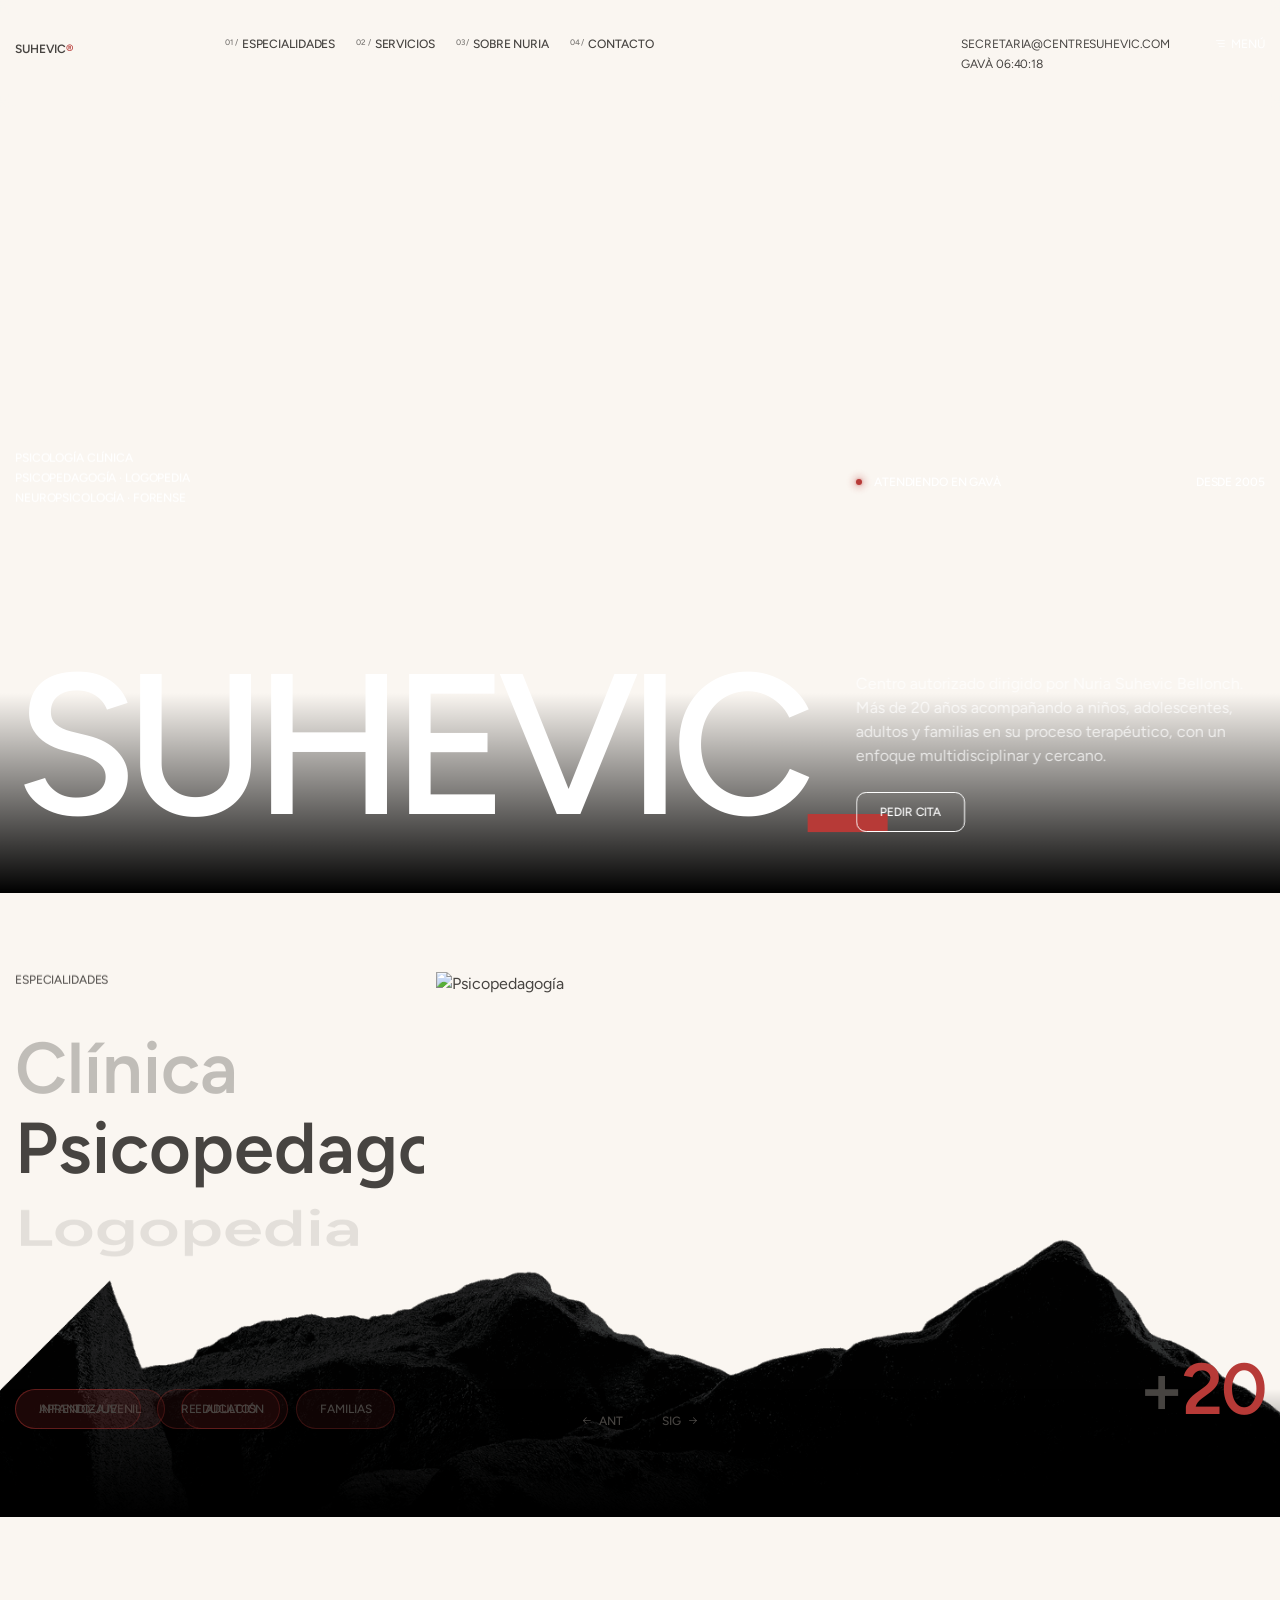
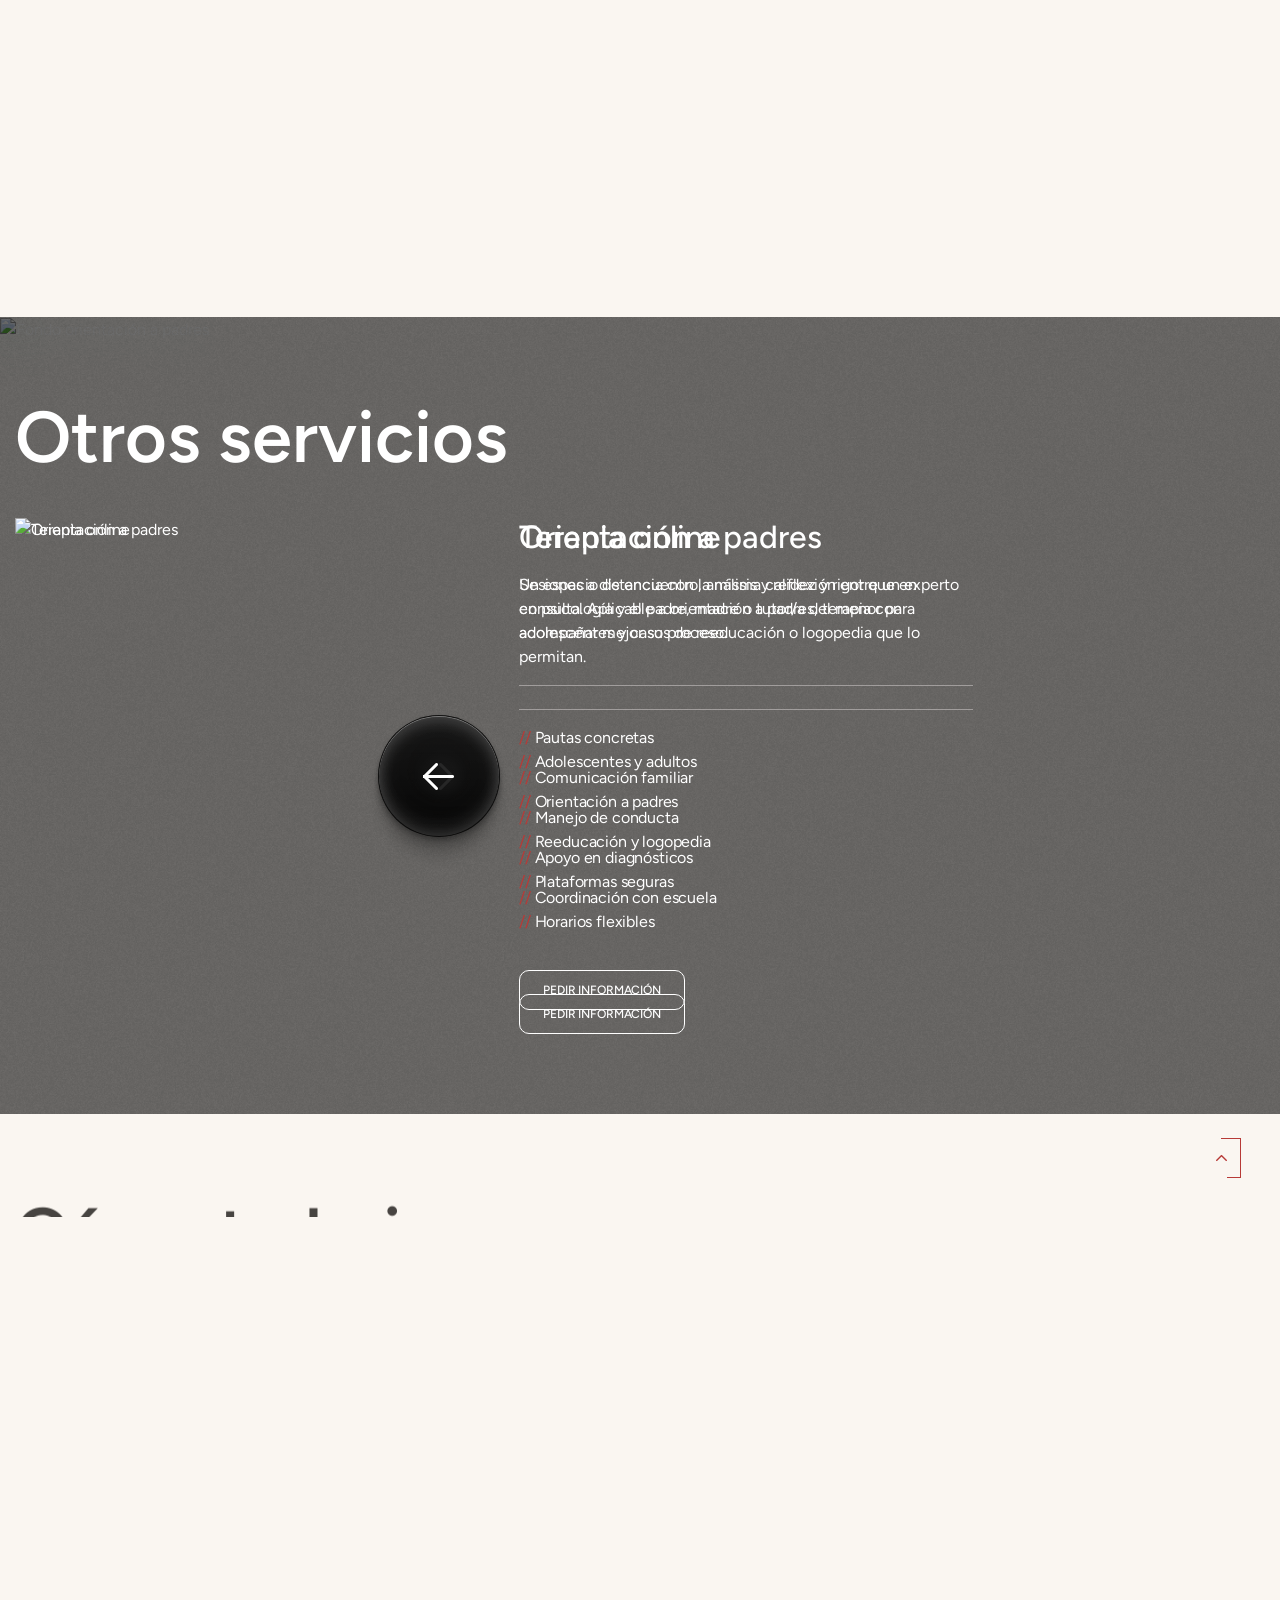
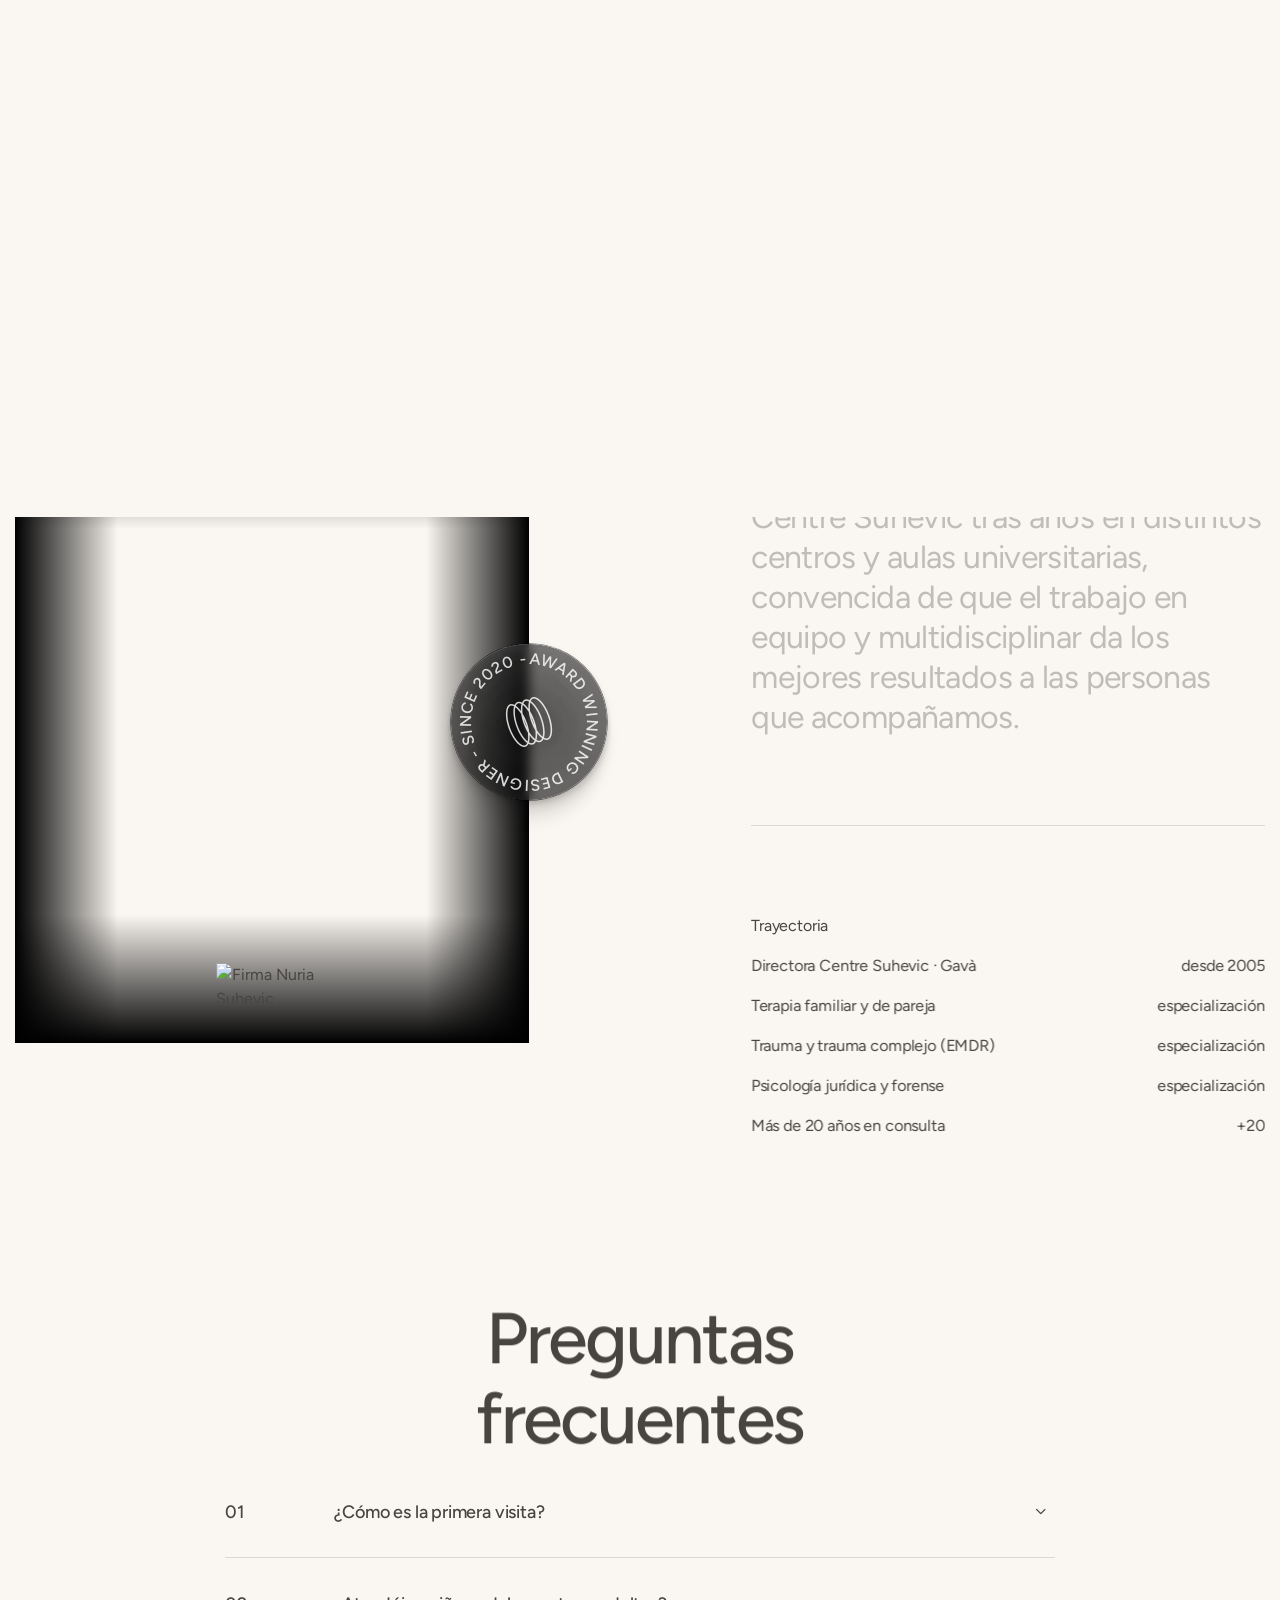
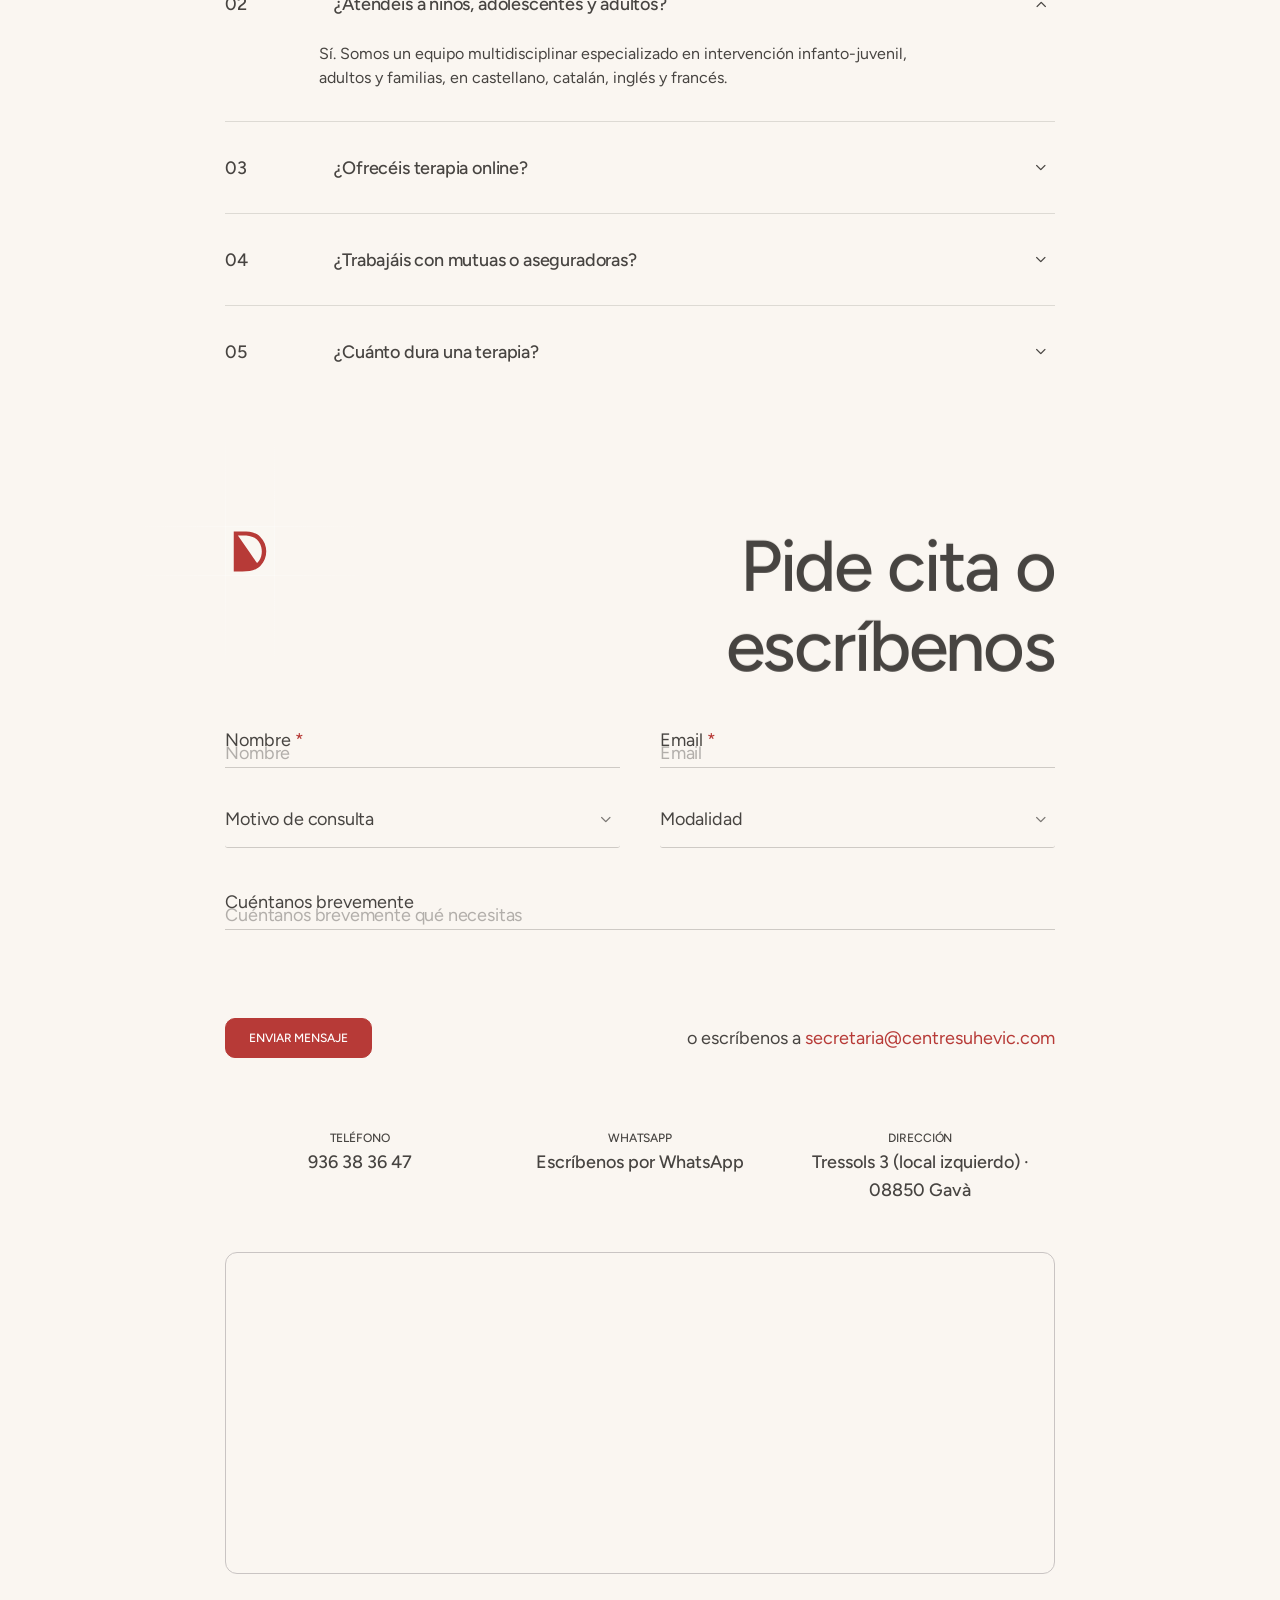
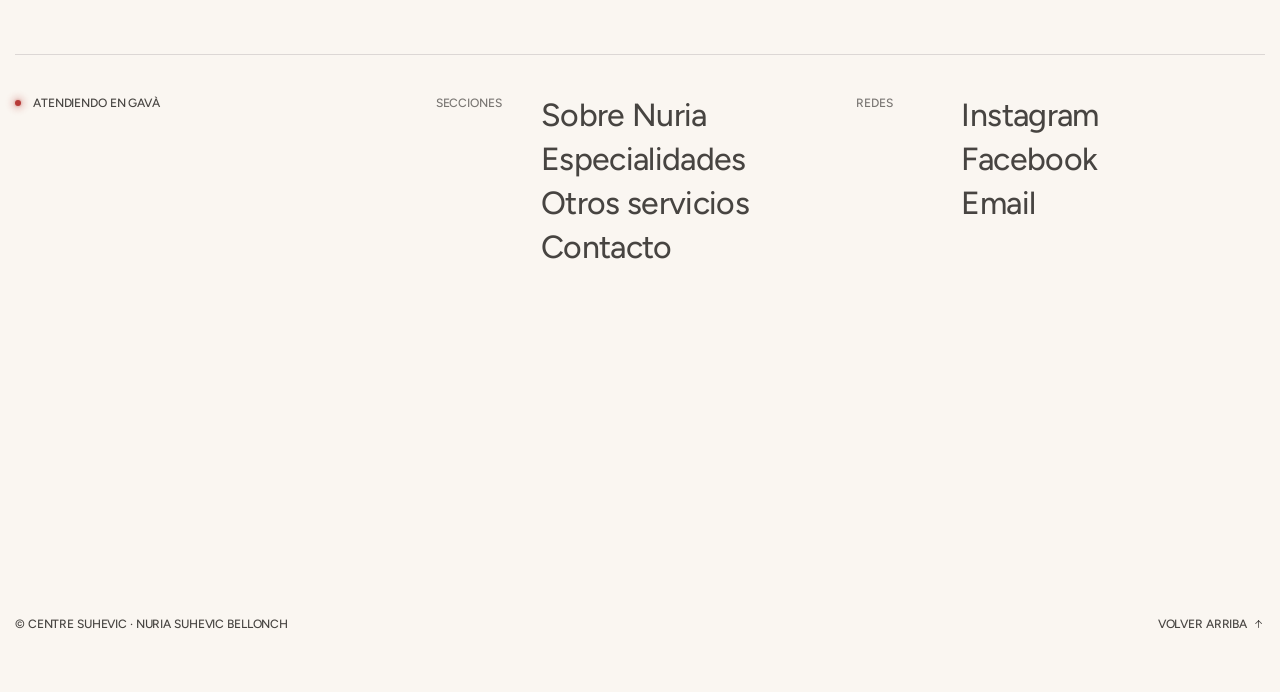
==== index.html @ f347245d "suhevic Co-authored-by: Copilot <copilot@github.com>" ====
<!DOCTYPE html>

<!--[if IE 8]><html class="ie" xmlns="http://www.w3.org/1999/xhtml" xml:lang="es" lang="es"> <![endif]-->
<!--[if (gte IE 9)|!(IE)]><!-->
<html xmlns="http://www.w3.org/1999/xhtml" xml:lang="es" lang="es">
<!--<![endif]-->

<head>
    <meta charset="utf-8">
    <title>Centre Suhevic — Nuria Suhevic Bellonch · Psicología en Gavà</title>
    <meta name="author" content="Centre Suhevic">
    <meta name="viewport" content="width=device-width, initial-scale=1, maximum-scale=1">
    <meta name="description"
        content="Centre Suhevic, dirigido por Nuria Suhevic Bellonch en Gavà. Psicología clínica infanto-juvenil y adultos, psicopedagogía, logopedia, neuropsicología y psicología forense. Más de 20 años de experiencia.">
    <meta property="og:title" content="Centre Suhevic — Nuria Suhevic Bellonch">
    <meta property="og:description" content="Centro de psicología en Gavà. Atención clínica, psicopedagogía, logopedia, neuropsicología y psicología forense.">
    <meta property="og:type" content="website">
    <meta property="og:url" content="https://www.centresuhevic.com/">
    <meta property="og:locale" content="es_ES">

    <!-- font -->
    <link rel="stylesheet" href="assets/fonts/fonts.css">
    <link rel="stylesheet" href="assets/icon/icomoon/style.css">
    <!-- css -->
    <link rel="stylesheet" href="assets/css/bootstrap.min.css">
    <link rel="stylesheet" href="assets/css/swiper-bundle.min.css">
    <link rel="stylesheet" href="assets/css/animate.css">
    <link rel="stylesheet" href="assets/css/odometer.min.css">
    <link rel="stylesheet" href="assets/css/slick.css">
    <link rel="stylesheet" href="assets/css/slick.theme.css">
    <link rel="stylesheet" type="text/css" href="assets/css/styles.css">
    <link rel="stylesheet" type="text/css" href="assets/css/suhevic.css">

    <!-- Favicon and Touch Icons  -->
    <link rel="shortcut icon" href="assets/images/logo/favicon.svg">
    <link rel="apple-touch-icon-precomposed" href="assets/images/logo/favicon.svg">
</head>

<body class="counter-scroll">
    <canvas class="cursor-trail d-none d-xl-block" id="trail"></canvas>

    <!-- Scroll Top -->
    <button id="goTop">
        <span class="border-progress"></span>
        <span class="ic-wrap">
            <span class="icon icon-arrow-caret-right"></span>
        </span>
    </button>
    <!-- /Scroll Top -->

    <!-- Preload -->
    <div class="preloader overflow-hidden">
        <div class="site-name"><span>SUHEVIC</span></div>
        <div class="preloader-gutters">
            <div class="bar">
                <div class="inner-bar"></div>
            </div>
            <div class="bar">
                <div class="inner-bar"></div>
            </div>
            <div class="bar">
                <div class="inner-bar"></div>
            </div>
            <div class="bar">
                <div class="inner-bar"></div>
            </div>
            <div class="bar">
                <div class="inner-bar"></div>
            </div>
            <div class="bar">
                <div class="inner-bar"></div>
            </div>
            <div class="bar">
                <div class="inner-bar"></div>
            </div>
            <div class="bar">
                <div class="inner-bar"></div>
            </div>
        </div>
    </div>
    <!-- /Preload -->

    <main id="wrapper">
        <!-- Header -->
        <header class="tf-header">
            <div class="header-inner">
                <div class="container">
                    <div class="row">
                        <div class="col-6 col-md-2">
                            <a href="index.html" class="logo-site" title="Centre Suhevic">
                                <!-- TODO: Reemplazar por logo oficial Centre Suhevic (SVG) -->
                                <span class="text-caption fw-semibold">SUHEVIC<span class="text-primary">®</span></span>
                            </a>
                        </div>
                        <div class="col-7 d-none d-md-block">
                            <div class="box-navigation">
                                <ul class="nav-menu-main">
                                    <li class="menu-item"><a href="#especialidadesScroll" class="item-link link text-caption"><span>01
                                                /</span>ESPECIALIDADES</a></li>
                                    <li class="menu-item"><a href="#serviciosScroll" class="item-link link text-caption"><span>02
                                                /</span>SERVICIOS</a>
                                    </li>
                                    <li class="menu-item"><a href="#sobreScroll" class="item-link link text-caption"><span>03
                                                /</span>SOBRE NURIA</a></li>
                                    <li class="menu-item"><a href="#contactoScroll" class="item-link link text-caption"><span>04
                                                /</span>CONTACTO</a>
                                    </li>
                                </ul>
                            </div>
                        </div>
                        <div class="col-3 col-md-2 d-none d-sm-block">
                            <div class="header-contact">
                                <a href="mailto:secretaria@centresuhevic.com" class="link text-caption">SECRETARIA@CENTRESUHEVIC.COM</a>
                                <p class="text-caption">
                                    GAVÀ <span class="clock"></span>
                                </p>
                            </div>
                        </div>
                        <div class="col-6 col-sm-3 col-md-1 d-flex justify-content-end align-items-start">
                            <button type="button" class="btn-mobile-menu open-mb-menu text-caption text-white link" title="Abrir menú">
                                <i class="icon icon-menu"></i>
                                MENÚ
                            </button>
                        </div>
                    </div>
                </div>
            </div>
        </header>
        <!-- /Header -->
        <!-- Hero Banner -->
        <div class="section-hero-v1">
            <div class="overlay"></div>
            <div class="bg-video">
                <!-- TODO: Reemplazar vídeo por imagen/vídeo del centro o consulta -->
                <video class="" muted="" autoplay="" loop="" playsinline="">
                    <source src="assets/images/video/corridor.webm" type="video/mp4">
                </video>
                <div class="video-overlay"></div>
                <div class="video-overlay-2"></div>
                <div class="video-overlay-2"></div>
            </div>
            <div class="content-wrap">
                <div class="container">
                    <div class="row">
                        <div class="col-md-8">
                            <div class="col-left">
                                <ul class="tf-list vertical text-caption fw-medium ">
                                    <li><a href="#especialidadesScroll" class="link effectFade fadeUp">PSICOLOGÍA CLÍNICA</a></li>
                                    <li><a href="#especialidadesScroll" class="link effectFade fadeUp">PSICOPEDAGOGÍA · LOGOPEDIA</a></li>
                                    <li><a href="#especialidadesScroll" class="link effectFade fadeUp">NEUROPSICOLOGÍA · FORENSE</a></li>
                                </ul>
                                <div class="davies-large">
                                    <div class="effectFade fadeRotateX">
                                        SUHEVIC<span class="text-primary">_</span>
                                    </div>
                                </div>
                            </div>
                        </div>
                        <div class="col-md-4">
                            <div class="col-right">
                                <div class="top text-caption fw-medium d-flex justify-content-between align-items-center effectFade">
                                    <p class="title text-has-dot ">
                                        <span class="br-dot"></span>
                                        ATENDIENDO EN GAVÀ
                                    </p>
                                    <span>
                                        DESDE 2005
                                    </span>
                                </div>
                                <div class="bot">
                                    <p class="desc text-white-64 effectFade fadeRight view-visible">
                                        Centro autorizado dirigido por Nuria Suhevic Bellonch. Más de 20 años acompañando a niños, adolescentes, adultos y familias en su proceso terapéutico, con un enfoque multidisciplinar y cercano.
                                    </p>
                                    <div class="effectFade fadeRight view-visible">
                                        <a href="#contactoScroll" class="tf-btn ">
                                            PEDIR CITA
                                        </a>
                                    </div>
                                </div>
                            </div>
                        </div>
                    </div>
                </div>
            </div>
        </div>
        <!-- /Hero Banner -->
        <!-- Especialidades -->
        <div class="section-selected-work flat-spacing pb-0" id="especialidadesScroll">
            <div class="bg-img effectFade fadeUp">
                <img loading="lazy" width="1440" height="720" src="assets/images/item/mountain.png" alt="Imagen de fondo">
            </div>
            <div class="content-wrap-1 wrap-list-btn">
                <div class="container">
                    <div class="row">
                        <div class="col-md-4">
                            <div class="col-left mb-md-0">
                                <p class="mini-title text-caption text-white-64 effectFade fadeUp">
                                    ESPECIALIDADES
                                </p>
                                <div class="position-relative effectFade fadeUp no-div">
                                    <div class="slick-nav">
                                        <!-- Clone 1 -->
                                        <div>
                                            <p class="text-slide text-display-2 fw-semibold">Clínica</p>
                                        </div>
                                        <div>
                                            <p class="text-slide text-display-2 fw-semibold">Psicopedagogía</p>
                                        </div>
                                        <div>
                                            <p class="text-slide text-display-2 fw-semibold">Logopedia</p>
                                        </div>
                                        <div>
                                            <p class="text-slide text-display-2 fw-semibold">Forense</p>
                                        </div>
                                        <div>
                                            <p class="text-slide text-display-2 fw-semibold">Neuropsicología</p>
                                        </div>
                                        <!-- Clone 2 -->
                                        <div>
                                            <p class="text-slide text-display-2 fw-semibold">Clínica</p>
                                        </div>
                                        <div>
                                            <p class="text-slide text-display-2 fw-semibold">Psicopedagogía</p>
                                        </div>
                                        <div>
                                            <p class="text-slide text-display-2 fw-semibold">Logopedia</p>
                                        </div>
                                        <div>
                                            <p class="text-slide text-display-2 fw-semibold">Forense</p>
                                        </div>
                                        <div>
                                            <p class="text-slide text-display-2 fw-semibold">Neuropsicología</p>
                                        </div>
                                    </div>
                                    <div class="image-award">
                                        <img loading="lazy" width="80" height="80" src="assets/images/item/award.svg" alt="Insignia">
                                    </div>
                                </div>
                            </div>
                        </div>
                        <div class="col-md-8">
                            <div class="col-right">
                                <!-- TODO: Reemplazar imágenes work-1..5.jpg por fotos del centro/consultas -->
                                <div class="slick-for">
                                    <!-- Clone 1 -->
                                    <div>
                                        <div class="image effectFade fadeZoom">
                                            <img src="assets/images/section/work-1.jpg" alt="Psicología clínica">
                                        </div>
                                    </div>
                                    <div>
                                        <div class="image">
                                            <img src="assets/images/section/work-2.jpg" alt="Psicopedagogía">
                                        </div>
                                    </div>
                                    <div>
                                        <div class="image">
                                            <img src="assets/images/section/work-3.jpg" alt="Logopedia">
                                        </div>
                                    </div>
                                    <div>
                                        <div class="image">
                                            <img src="assets/images/section/work-4.jpg" alt="Psicología forense">
                                        </div>
                                    </div>
                                    <div>
                                        <div class="image">
                                            <img src="assets/images/section/work-5.jpg" alt="Neuropsicología">
                                        </div>
                                    </div>
                                    <!-- Clone 2 -->
                                    <div>
                                        <div class="image">
                                            <img src="assets/images/section/work-1.jpg" alt="Psicología clínica">
                                        </div>
                                    </div>
                                    <div>
                                        <div class="image">
                                            <img src="assets/images/section/work-2.jpg" alt="Psicopedagogía">
                                        </div>
                                    </div>
                                    <div>
                                        <div class="image">
                                            <img src="assets/images/section/work-3.jpg" alt="Logopedia">
                                        </div>
                                    </div>
                                    <div>
                                        <div class="image">
                                            <img src="assets/images/section/work-4.jpg" alt="Psicología forense">
                                        </div>
                                    </div>
                                    <div>
                                        <div class="image">
                                            <img src="assets/images/section/work-5.jpg" alt="Neuropsicología">
                                        </div>
                                    </div>
                                </div>
                            </div>
                        </div>
                    </div>
                </div>
            </div>
            <div class="content-wrap-2">
                <div class="container position-relative z-5">
                    <div class="row">
                        <div class="col-md-4">
                            <ul class="work-tag">
                                <!-- Clone 1 -->
                                <li>
                                    <div class="group-btn">
                                        <a href="#contactoScroll" class="tf-btn style-2">INFANTO-JUVENIL</a>
                                        <a href="#contactoScroll" class="tf-btn style-2">ADULTOS</a>
                                        <a href="#contactoScroll" class="tf-btn style-2">FAMILIAS</a>
                                    </div>
                                </li>
                                <li>
                                    <div class="group-btn">
                                        <a href="#contactoScroll" class="tf-btn style-2">APRENDIZAJE</a>
                                        <a href="#contactoScroll" class="tf-btn style-2">REEDUCACIÓN</a>
                                    </div>
                                </li>
                                <li>
                                    <div class="group-btn">
                                        <a href="#contactoScroll" class="tf-btn style-2">LENGUAJE</a>
                                        <a href="#contactoScroll" class="tf-btn style-2">HABLA · VOZ</a>
                                    </div>
                                </li>
                                <li>
                                    <div class="group-btn">
                                        <a href="#contactoScroll" class="tf-btn style-2">PERITAJES</a>
                                        <a href="#contactoScroll" class="tf-btn style-2">ASESORAMIENTO</a>
                                    </div>
                                </li>
                                <li>
                                    <div class="group-btn">
                                        <a href="#contactoScroll" class="tf-btn style-2">ESTIMULACIÓN COGNITIVA</a>
                                        <a href="#contactoScroll" class="tf-btn style-2">DAÑO CEREBRAL</a>
                                    </div>
                                </li>
                                <!-- Clone 2 -->
                                <li>
                                    <div class="group-btn">
                                        <a href="#contactoScroll" class="tf-btn style-2">INFANTO-JUVENIL</a>
                                        <a href="#contactoScroll" class="tf-btn style-2">ADULTOS</a>
                                        <a href="#contactoScroll" class="tf-btn style-2">FAMILIAS</a>
                                    </div>
                                </li>
                                <li>
                                    <div class="group-btn">
                                        <a href="#contactoScroll" class="tf-btn style-2">APRENDIZAJE</a>
                                        <a href="#contactoScroll" class="tf-btn style-2">REEDUCACIÓN</a>
                                    </div>
                                </li>
                                <li>
                                    <div class="group-btn">
                                        <a href="#contactoScroll" class="tf-btn style-2">LENGUAJE</a>
                                        <a href="#contactoScroll" class="tf-btn style-2">HABLA · VOZ</a>
                                    </div>
                                </li>
                                <li>
                                    <div class="group-btn">
                                        <a href="#contactoScroll" class="tf-btn style-2">PERITAJES</a>
                                        <a href="#contactoScroll" class="tf-btn style-2">ASESORAMIENTO</a>
                                    </div>
                                </li>
                                <li>
                                    <div class="group-btn">
                                        <a href="#contactoScroll" class="tf-btn style-2">ESTIMULACIÓN COGNITIVA</a>
                                        <a href="#contactoScroll" class="tf-btn style-2">DAÑO CEREBRAL</a>
                                    </div>
                                </li>
                            </ul>
                        </div>
                        <div class="col-6 col-md-4">
                            <div class="group-btn-slider">
                                <div class="btn-nav-swiper cs-pointer text-caption fw-medium link nav-prev-swiper">
                                    <i class="icon icon-arrow-long-left"></i>
                                    ANT
                                </div>
                                <div class="btn-nav-swiper cs-pointer text-caption fw-medium link nav-next-swiper">
                                    SIG
                                    <i class="icon icon-arrow-long-right"></i>
                                </div>
                            </div>
                        </div>
                        <div class="col-6 col-md-4">
                            <div class="col-right">
                                <p class="text-display-2 letter-space--3 fw-semibold">
                                    +<span class="text-primary">20</span>
                                </p>
                            </div>
                        </div>
                    </div>
                </div>
            </div>
        </div>
        <!-- /Especialidades -->
        <!-- Otros servicios -->
        <section class="section-service-2 overflow-hidden flat-spacing" id="serviciosScroll">
            <!-- TODO: Reemplazar imágenes bg-service-1..3.jpg y service-mini-1..2.jpg por fotos del centro -->
            <div class="bg-image-list">
                <div class="bg-image">
                    <img loading="lazy" width="1440" height="938" src="assets/images/section/bg-service-1.jpg" alt="Fondo terapia online">
                    <div class="img-item">
                        <img loading="lazy" width="1440" height="938" src="assets/images/item/overlay.png" alt="Overlay">
                    </div>
                </div>
                <div class="bg-image">
                    <img loading="lazy" width="1440" height="938" src="assets/images/section/bg-service-2.jpg" alt="Fondo terapia de grupos">
                    <div class="img-item">
                        <img loading="lazy" width="1440" height="938" src="assets/images/item/overlay.png" alt="Overlay">
                    </div>
                </div>
                <div class="bg-image">
                    <img loading="lazy" width="1440" height="938" src="assets/images/section/bg-service-3.jpg" alt="Fondo orientación a padres">
                    <div class="img-item">
                        <img loading="lazy" width="1440" height="938" src="assets/images/item/overlay.png" alt="Overlay">
                    </div>
                </div>
            </div>

            <div class="container">
                <div class="s-header s-header-scroll">
                    <h2 class="text-display-2 fw-semibold effectFade fadeUp">
                        Otros servicios
                    </h2>
                </div>
            </div>
            <div class="container">
                <div class="wrap-control position-relative">
                    <div class="wg-service-2">
                        <div class="main-image">
                            <div class="image">
                                <img loading="lazy" width="424" height="530" src="assets/images/section/service-1.jpg" alt="Terapia online">
                            </div>
                            <div class="action tf-btn-2 cs-pointer">
                                <i class="icon icon-arrow-long-right"></i>
                            </div>
                        </div>
                        <div class="center">
                            <h5 class="title">
                                Terapia online
                            </h5>
                            <p class="desc">
                                Sesiones a distancia con la misma calidez y rigor que en consulta. Aplicable a orientación a padres, terapia con adolescentes y casos de reeducación o logopedia que lo permitan.
                            </p>
                            <div class="br-line d-flex"></div>
                            <ul class="tf-list vertical">
                                <li class="letter-space--1">
                                    <span class="text-primary">//</span> Adolescentes y adultos
                                </li>
                                <li class="letter-space--1">
                                    <span class="text-primary">//</span> Orientación a padres
                                </li>
                                <li class="letter-space--1">
                                    <span class="text-primary">//</span> Reeducación y logopedia
                                </li>
                                <li class="letter-space--1">
                                    <span class="text-primary">//</span> Plataformas seguras
                                </li>
                                <li class="letter-space--1">
                                    <span class="text-primary">//</span> Horarios flexibles
                                </li>
                            </ul>
                            <a href="#contactoScroll" class="tf-btn">
                                PEDIR INFORMACIÓN
                            </a>
                        </div>
                        <div class="image-simu">
                        </div>
                        <div class="image-2">
                            <img loading="lazy" width="212" height="265" src="assets/images/section/service-mini-1.jpg" alt="Detalle terapia online">
                        </div>
                    </div>
                    <div class="wg-service-2">
                        <div class="main-image">
                            <div class="image">
                                <img loading="lazy" width="424" height="530" src="assets/images/section/service-2.jpg" alt="Terapia de grupos">
                            </div>
                            <div class="action tf-btn-2 cs-pointer">
                                <i class="icon icon-arrow-long-right"></i>
                            </div>
                        </div>
                        <div class="center">
                            <h5 class="title">
                                Terapia de grupos
                            </h5>
                            <p class="desc">
                                Espacios grupales reducidos donde compartir herramientas, contraste y aprendizaje. Diseñados con objetivos concretos para niños, adolescentes y adultos.
                            </p>
                            <div class="br-line d-flex"></div>
                            <ul class="tf-list vertical">
                                <li class="letter-space--1">
                                    <span class="text-primary">//</span> Habilidades sociales (TEA · TDAH)
                                </li>
                                <li class="letter-space--1">
                                    <span class="text-primary">//</span> Autoestima y dependencia emocional
                                </li>
                                <li class="letter-space--1">
                                    <span class="text-primary">//</span> Gestión del estrés
                                </li>
                                <li class="letter-space--1">
                                    <span class="text-primary">//</span> Resolución de conflictos
                                </li>
                                <li class="letter-space--1">
                                    <span class="text-primary">//</span> Técnicas de estudio y comprensión lectora
                                </li>
                            </ul>
                            <a href="#contactoScroll" class="tf-btn">
                                PEDIR INFORMACIÓN
                            </a>
                        </div>
                        <div class="image-simu">
                        </div>
                        <div class="image-2">
                            <img loading="lazy" width="212" height="265" src="assets/images/section/service-mini-2.jpg" alt="Detalle terapia de grupos">
                        </div>
                    </div>
                    <div class="wg-service-2">
                        <div class="main-image">
                            <div class="image">
                                <img loading="lazy" width="424" height="530" src="assets/images/section/service-3.jpg" alt="Orientación a padres">
                            </div>
                            <div class="action tf-btn-2 cs-pointer">
                                <i class="icon icon-arrow-long-left"></i>
                            </div>
                        </div>
                        <div class="center">
                            <h5 class="title">
                                Orientación a padres
                            </h5>
                            <p class="desc">
                                Un espacio de encuentro, análisis y reflexión entre un experto en psicología y el padre, madre o tutor/a del menor para acompañar mejor su proceso.
                            </p>
                            <div class="br-line d-flex"></div>
                            <ul class="tf-list vertical">
                                <li class="letter-space--1">
                                    <span class="text-primary">//</span> Pautas concretas
                                </li>
                                <li class="letter-space--1">
                                    <span class="text-primary">//</span> Comunicación familiar
                                </li>
                                <li class="letter-space--1">
                                    <span class="text-primary">//</span> Manejo de conducta
                                </li>
                                <li class="letter-space--1">
                                    <span class="text-primary">//</span> Apoyo en diagnósticos
                                </li>
                                <li class="letter-space--1">
                                    <span class="text-primary">//</span> Coordinación con escuela
                                </li>
                            </ul>
                            <a href="#contactoScroll" class="tf-btn">
                                PEDIR INFORMACIÓN
                            </a>
                        </div>
                        <div class="image-simu">
                        </div>
                    </div>
                </div>
            </div>
        </section>
        <!-- /Otros servicios -->
        <!-- Process -->
        <section class="section-process flat-spacing">
            <div class="container">
                <div class="s-header">
                    <h2 class="title text-display-2 letter-space--3 fw-semibold effectFade fadeUp">
                        Cómo trabajamos
                    </h2>
                </div>
                <div class="process-list">
                    <div dir="ltr" class="swiper swiper-process">
                        <div class="swiper-wrapper">
                            <!-- item 1 -->
                            <div class="swiper-slide effectFade fadeUp no-div">
                                <div class="wg-process">
                                    <div class="bg-img">
                                        <img loading="lazy" width="509" height="509" src="assets/images/item/bg-1.jpg" alt="Image">
                                    </div>
                                    <div class="content position-relative z-5">
                                        <div class="img-icon">
                                            <img loading="lazy" width="120" height="120" src="assets/images/item/process-1.png" alt="Image">
                                        </div>

                                        <div>
                                            <h5 class="title letter-space--2">
                                                <a href="#contactoScroll" class="link">
                                                    Primera visita <br class="d-none d-sm-block">
                                                    para escucharte
                                                </a>
                                            </h5>
                                            <div class="br-line"></div>
                                            <div class="bot">
                                                <div class="img-item">
                                                    <img loading="lazy" width="81" height="68" src="assets/images/item/S1.svg" alt="Paso 1">
                                                </div>
                                                <p class="desc text-body-3 letter-space--1 text-white-64">
                                                    Una sesión inicial para entender qué ocurre, qué buscas y quién eres. Sin compromiso, en un espacio seguro y confidencial.
                                                </p>
                                            </div>
                                        </div>
                                    </div>
                                </div>
                            </div>
                            <!-- item 2 -->
                            <div class="swiper-slide effectFade fadeUp no-div">
                                <div class="wg-process">
                                    <div class="bg-img">
                                        <img loading="lazy" width="509" height="509" src="assets/images/item/bg-1.jpg" alt="Image">
                                    </div>
                                    <div class="content position-relative z-5">
                                        <div class="img-icon">
                                            <img loading="lazy" width="120" height="120" src="assets/images/item/process-2.png" alt="Image">
                                        </div>

                                        <div>
                                            <h5 class="title letter-space--2">
                                                <a href="#contactoScroll" class="link">
                                                    Plan terapéutico<br class="d-none d-sm-block">
                                                    a tu medida
                                                </a>
                                            </h5>
                                            <div class="br-line"></div>
                                            <div class="bot">
                                                <div class="img-item">
                                                    <img loading="lazy" width="99" height="68" src="assets/images/item/S2.svg" alt="Paso 2">
                                                </div>
                                                <p class="desc text-body-3 letter-space--1 text-white-64">
                                                    Trabajamos en equipo para definir objetivos, ritmo y enfoque. Cada caso es único: clínica, psicopedagogía o logopedia, y combinaciones cuando hace falta.
                                                </p>
                                            </div>
                                        </div>
                                    </div>
                                </div>
                            </div>
                            <!-- item 3 -->
                            <div class="swiper-slide effectFade fadeUp no-div">
                                <div class="wg-process">
                                    <div class="bg-img">
                                        <img loading="lazy" width="509" height="509" src="assets/images/item/bg-1.jpg" alt="Image">
                                    </div>
                                    <div class="content position-relative z-5">
                                        <div class="img-icon">
                                            <img loading="lazy" width="120" height="120" src="assets/images/item/process-3.png" alt="Image">
                                        </div>

                                        <div>
                                            <h5 class="title letter-space--2">
                                                <a href="#contactoScroll" class="link">
                                                    Acompañamiento<br class="d-none d-sm-block">
                                                    y seguimiento
                                                </a>
                                            </h5>
                                            <div class="br-line"></div>
                                            <div class="bot">
                                                <div class="img-item">
                                                    <img loading="lazy" width="99" height="68" src="assets/images/item/S3.svg" alt="Paso 3">
                                                </div>
                                                <p class="desc text-body-3 letter-space--1 text-white-64">
                                                    Sesiones regulares con revisión continua. Coordinamos con familia, escuela u otros profesionales si el proceso lo requiere, hasta cerrar el cambio.
                                                </p>
                                            </div>
                                        </div>
                                    </div>
                                </div>
                            </div>
                        </div>
                        <div class="sw-dot-default tf-pag-nav justify-content-center d-xl-none"></div>
                    </div>
                </div>
            </div>
        </section>
        <!-- /Process -->
        <!-- Sobre Nuria -->
        <section class="section-about-me flat-spacing" id="sobreScroll">
            <div class="s-img-bg">
                <!-- TODO: Reemplazar bg-about.jpg por foto del centro o consulta -->
                <img loading="lazy" width="1440" height="906" src="assets/images/section/bg-about.jpg" alt="Centre Suhevic">
            </div>
            <div class="container position-relative z-5">
                <div class="row">
                    <div class="col-lg-5">
                        <div class="col-left mb-lg-0">
                            <div class="davies-video">
                                <!-- TODO: Reemplazar vídeo davies-video.mp4 por vídeo/imagen de Nuria o del centro. Si solo hay foto, sustituir el <video> por <img> -->
                                <video class="video" muted="" autoplay="" loop="" playsinline="">
                                    <source src="assets/images/video/davies-video.mp4" type="video/mp4">
                                </video>
                                <div class="overlay v1"></div>
                                <div class="overlay mark-1"></div>
                                <div class="overlay mark-2"></div>
                            </div>
                            <div class="signature">
                                <!-- TODO: Reemplazar por firma o logo Centre Suhevic -->
                                <img loading="lazy" width="111" height="40" src="assets/images/logo/davies-small.svg" alt="Firma Nuria Suhevic">
                            </div>
                            <div class="badget">
                                <!-- TODO: Reemplazar badge-design.png por sello "Centro autorizado" o similar -->
                                <img loading="lazy" width="156" height="156" src="assets/images/item/badge-design.png" alt="Centro autorizado desde 2005">
                            </div>
                        </div>
                    </div>
                    <div class="offset-lg-1 col-lg-6 offset-xl-2 col-xl-5">
                        <div class="col-right">
                            <h6 class="mini-title text-caption text-white-64">
                                SOBRE NURIA
                            </h6>
                            <div class="text-color-change">
                                <h5 class="desc letter-space--2 fw-normal ">
                                    Soy Nuria Suhevic Bellonch. Creé el Centre Suhevic tras años en distintos centros y aulas universitarias, convencida de que el trabajo en equipo y multidisciplinar da los mejores resultados a las personas que acompañamos.
                                </h5>
                            </div>
                            <div class="br-line"></div>
                            <ul class="experience-list overflow-hidden">
                                <li>Trayectoria</li>
                                <li class="effectFade fadeRight">
                                    <p class="exp_name">Directora Centre Suhevic · Gavà</p>
                                    <p class="exp_year">desde 2005</p>
                                </li>
                                <li class="effectFade fadeRight">
                                    <p class="exp_name">Terapia familiar y de pareja</p>
                                    <p class="exp_year">especialización</p>
                                </li>
                                <li class="effectFade fadeRight">
                                    <p class="exp_name">Trauma y trauma complejo (EMDR)</p>
                                    <p class="exp_year">especialización</p>
                                </li>
                                <li class="effectFade fadeRight">
                                    <p class="exp_name">Psicología jurídica y forense</p>
                                    <p class="exp_year">especialización</p>
                                </li>
                                <li class="effectFade fadeRight">
                                    <p class="exp_name">Más de 20 años en consulta</p>
                                    <p class="exp_year">+20</p>
                                </li>
                            </ul>
                        </div>
                    </div>
                </div>
            </div>
        </section>
        <!-- /Sobre Nuria -->
        <!-- Faq -->
        <section class="section-faq flat-spacing">
            <div class="container">
                <div class="s-header d-block">
                    <h2 class="text-display-2 letter-space--3 text-center effectFade fadeUp">
                        Preguntas <br>
                        frecuentes
                    </h2>
                </div>
                <div class="row">
                    <div class="col-lg-8 mx-auto">
                        <div class="accordion-faq_list" id="accordion-faq_list">
                            <div class="accordion-faq_item" role="presentation">
                                <div class="accordion-action text-body-1 letter-space--1 fw-medium collapsed" data-bs-target="#faq-1" role="button"
                                    data-bs-toggle="collapse" aria-controls="faq-1" aria-expanded="true">
                                    <span class="accordion-order">01</span>
                                    <p class="accordion-text">¿Cómo es la primera visita?</p>
                                    <div class="ic-wrap d-flex">
                                        <i class="icon icon-arrow-caret-down fs-10"></i>
                                    </div>
                                </div>
                                <div id="faq-1" class="collapse" data-bs-parent="#accordion-faq_list">
                                    <p class="accordion-content">
                                        Es una sesión de toma de contacto en la que escuchamos qué te trae al centro, te explicamos cómo trabajamos y, si lo deseas, marcamos los siguientes pasos. Sin compromiso.
                                    </p>
                                </div>
                            </div>
                            <div class="accordion-faq_item" role="presentation">
                                <div class="accordion-action text-body-1 letter-space--1 fw-medium " data-bs-target="#faq-2" role="button"
                                    data-bs-toggle="collapse" aria-controls="faq-2" aria-expanded="false">
                                    <span class="accordion-order">02</span>
                                    <p class="accordion-text">¿Atendéis a niños, adolescentes y adultos?</p>
                                    <div class="ic-wrap d-flex">
                                        <i class="icon icon-arrow-caret-down fs-10"></i>
                                    </div>
                                </div>
                                <div id="faq-2" class="collapse show" data-bs-parent="#accordion-faq_list">
                                    <p class="accordion-content">
                                        Sí. Somos un equipo multidisciplinar especializado en intervención infanto-juvenil, adultos y familias, en castellano, catalán, inglés y francés.
                                    </p>
                                </div>
                            </div>
                            <div class="accordion-faq_item" role="presentation">
                                <div class="accordion-action text-body-1 letter-space--1 fw-medium collapsed" data-bs-target="#faq-3" role="button"
                                    data-bs-toggle="collapse" aria-controls="faq-3" aria-expanded="false">
                                    <span class="accordion-order">03</span>
                                    <p class="accordion-text">¿Ofrecéis terapia online?</p>
                                    <div class="ic-wrap d-flex">
                                        <i class="icon icon-arrow-caret-down fs-10"></i>
                                    </div>
                                </div>
                                <div id="faq-3" class="collapse" data-bs-parent="#accordion-faq_list">
                                    <p class="accordion-content">
                                        Sí, en plataforma segura. Es una opción válida para orientación a padres, terapia con adolescentes y adultos, y casos de reeducación o logopedia que lo permitan.
                                    </p>
                                </div>
                            </div>
                            <div class="accordion-faq_item" role="presentation">
                                <div class="accordion-action text-body-1 letter-space--1 fw-medium collapsed" data-bs-target="#faq-4" role="button"
                                    data-bs-toggle="collapse" aria-controls="faq-4" aria-expanded="false">
                                    <span class="accordion-order">04</span>
                                    <p class="accordion-text">¿Trabajáis con mutuas o aseguradoras?</p>
                                    <div class="ic-wrap d-flex">
                                        <i class="icon icon-arrow-caret-down fs-10"></i>
                                    </div>
                                </div>
                                <div id="faq-4" class="collapse" data-bs-parent="#accordion-faq_list">
                                    <p class="accordion-content">
                                        <!-- TODO: Confirmar con Nuria si se trabaja con mutuas y cuáles. Ajustar respuesta. -->
                                        Consúltanos al pedir cita: te informaremos de las condiciones, coberturas y vías disponibles según tu caso.
                                    </p>
                                </div>
                            </div>
                            <div class="accordion-faq_item" role="presentation">
                                <div class="accordion-action text-body-1 letter-space--1 fw-medium collapsed" data-bs-target="#faq-5" role="button"
                                    data-bs-toggle="collapse" aria-controls="faq-5" aria-expanded="false">
                                    <span class="accordion-order">05</span>
                                    <p class="accordion-text">¿Cuánto dura una terapia?</p>
                                    <div class="ic-wrap d-flex">
                                        <i class="icon icon-arrow-caret-down fs-10"></i>
                                    </div>
                                </div>
                                <div id="faq-5" class="collapse" data-bs-parent="#accordion-faq_list">
                                    <p class="accordion-content">
                                        Cada caso es distinto. Tras la primera visita estimamos un plan con frecuencia y duración orientativas, que se revisa periódicamente. La idea siempre es que el proceso te dé autonomía, no dependencia.
                                    </p>
                                </div>
                            </div>
                        </div>
                    </div>
                </div>
            </div>
        </section>
        <!-- /Faq -->
        <!-- Contacto -->
        <section class="section-cta flat-spacing" id="contactoScroll">
            <div class="bg-img">
                <img loading="lazy" width="1440" height="1081" src="assets/images/item/bg-3.png" alt="Fondo contacto">
            </div>
            <div class="s-header d-block">
                <div class="container">
                    <div class="row">
                        <div class="col-2 offset-lg-2 col-lg-2">
                            <div class="col-left">
                                <a href="index.html" class="logo-custom">
                                    <div class="logo-site-sv">
                                        <svg width="34" height="41" viewBox="0 0 34 41" fill="none" xmlns="http://www.w3.org/2000/svg">
                                            <path
                                                d="M9.21094 0.400391C15.9908 0.392629 21.8983 0.597548 27.1426 5.65918C35.1922 13.4293 35.2468 26.7035 27.5312 34.7549C22.0053 40.1145 16.6295 40.3989 9.48535 40.4004L0.75 40.3945L0.751953 0.407227L9.21094 0.400391ZM21.5244 6.83496C16.6613 3.86011 10.4273 4.54391 4.91113 4.55664L17.2607 22.3262C19.5017 25.5466 21.7744 28.9254 24.0615 32.0889C24.847 31.468 25.7087 30.3488 26.2646 29.5088C28.7144 25.5207 29.444 20.7119 28.2871 16.1777C27.305 12.2252 25.0035 8.9637 21.5244 6.83496Z"
                                                fill="#07C42C" />
                                        </svg>
                                    </div>
                                    <span class="line-vertical left"></span>
                                    <span class="line-vertical right"></span>
                                    <span class="line-horizontal top"></span>
                                    <span class="line-horizontal bottom"></span>
                                </a>
                            </div>
                        </div>
                        <div class="col-10 col-lg-6">
                            <h2 class="text-display-2 letter-space--3 text-end effectFade fadeUp">
                                Pide cita o <br>
                                escríbenos
                            </h2>
                        </div>
                    </div>
                </div>
            </div>
            <div class="container">
                <div class="row">
                    <div class="col-lg-8 mx-auto">
                        <!-- TODO: Conectar el formulario al backend o servicio (Formspree, Webflow Forms, mailto, etc.) -->
                        <form class="form-cta" action="mailto:secretaria@centresuhevic.com" method="post" enctype="text/plain">
                            <div class="form-content">
                                <div class="tf-grid-layout sm-col-2">
                                    <fieldset class="tf-field">
                                        <input class="tf-input" type="text" name="nombre" placeholder="Nombre" title="Nombre" required>
                                        <label class="tf-lable">Nombre <span class="text-primary">*</span></label>
                                    </fieldset>
                                    <fieldset class="tf-field">
                                        <input class="tf-input" type="email" name="email" placeholder="Email" title="Email" required>
                                        <label class="tf-lable">Email <span class="text-primary">*</span></label>
                                    </fieldset>
                                </div>
                                <div class="tf-grid-layout sm-col-2">
                                    <div class="nc-wrap">
                                        <p class="select-label fs-14 text-white-64 d-sm-none">Selecciona un motivo <span class="text-primary">*</span></p>
                                        <div class="nice-select">
                                            <span class="current letter-space--1">Motivo de consulta</span>
                                            <ul class="list">
                                                <li class="option disabled">
                                                    -- Selecciona --
                                                </li>
                                                <li class="option">Psicología clínica (adultos)</li>
                                                <li class="option">Psicología infanto-juvenil</li>
                                                <li class="option">Psicopedagogía</li>
                                                <li class="option">Logopedia</li>
                                                <li class="option">Neuropsicología</li>
                                                <li class="option">Psicología forense / peritajes</li>
                                                <li class="option">Terapia online</li>
                                                <li class="option">Terapia de grupos</li>
                                                <li class="option">Otros</li>
                                            </ul>
                                        </div>
                                    </div>
                                    <div class="nc-wrap">
                                        <p class="select-label fs-14 text-white-64 d-sm-none">Modalidad <span class="text-primary">*</span>
                                        </p>
                                        <div class="nice-select">
                                            <span class="current letter-space--1">Modalidad</span>
                                            <ul class="list">
                                                <li class="option disabled">
                                                    -- Selecciona --
                                                </li>
                                                <li class="option">Presencial · Gavà</li>
                                                <li class="option">Online</li>
                                                <li class="option">Indiferente</li>
                                            </ul>
                                        </div>
                                    </div>
                                </div>
                                <fieldset class="tf-field">
                                    <input class="tf-input" type="text" name="mensaje" placeholder="Cuéntanos brevemente qué necesitas" title="Mensaje">
                                    <label class="tf-lable">Cuéntanos brevemente</label>
                                </fieldset>
                            </div>
                            <div class="form-action">
                                <button type="submit" class="tf-btn">
                                    <span class="text-caption">ENVIAR MENSAJE</span>
                                </button>
                                <p class="text-body-1">
                                    o escríbenos a <a href="mailto:secretaria@centresuhevic.com" class="text-primary">secretaria@centresuhevic.com</a>
                                </p>
                            </div>
                        </form>

                        <!-- Vías directas de contacto -->
                        <div class="row mt-5 g-4 text-center text-white-64">
                            <div class="col-md-4">
                                <p class="text-caption fw-medium mb-2">TELÉFONO</p>
                                <a href="tel:+34936383647" class="link text-body-1 fw-medium text-gray">936 38 36 47</a>
                            </div>
                            <div class="col-md-4">
                                <p class="text-caption fw-medium mb-2">WHATSAPP</p>
                                <!-- TODO: Confirmar si el WhatsApp es el mismo número o un móvil distinto -->
                                <a href="https://wa.me/34936383647" target="_blank" rel="noopener" class="link text-body-1 fw-medium text-gray">Escríbenos por WhatsApp</a>
                            </div>
                            <div class="col-md-4">
                                <p class="text-caption fw-medium mb-2">DIRECCIÓN</p>
                                <a href="https://maps.google.com/?q=Tressols+3+Gava+08850" target="_blank" rel="noopener" class="link text-body-1 fw-medium text-gray">Tressols 3 (local izquierdo) · 08850 Gavà</a>
                            </div>
                        </div>

                        <!-- Mapa Google -->
                        <div class="mt-5 suhevic-map-wrap">
                            <!-- TODO: Reemplazar por embed exacto de Google Maps con la dirección verificada -->
                            <iframe src="https://www.google.com/maps?q=Tressols+3+Gava+08850&output=embed"
                                    title="Mapa Centre Suhevic — Tressols 3, Gavà"
                                    width="100%" height="320"
                                    loading="lazy"></iframe>
                        </div>
                    </div>
                </div>
            </div>
        </section>
        <!-- /Contacto -->
        <!-- Footer -->
        <footer class="tf-footer">
            <div class="container">
                <div class="br-line"></div>
            </div>
            <div class="footer-inner">
                <div class="container">
                    <div class="row">
                        <div class="col-md-4">
                            <p class="title text-has-dot text-caption fw-medium mb-md-0">
                                <span class="br-dot"></span>
                                ATENDIENDO EN GAVÀ
                            </p>
                        </div>
                        <div class="col-6 col-sm-2 col-md-1">
                            <p class="footer-heading text-caption fw-medium text-white-64">
                                SECCIONES
                            </p>
                        </div>
                        <div class="col-6 col-sm-4 col-md-3">
                            <ul class="footer-menu-list mb-sm-0">
                                <li><a href="#sobreScroll" class="link letter-space--2 h5">Sobre Nuria</a></li>
                                <li><a href="#especialidadesScroll" class="link letter-space--2 h5">Especialidades</a></li>
                                <li><a href="#serviciosScroll" class="link letter-space--2 h5">Otros servicios</a></li>
                                <li><a href="#contactoScroll" class="link letter-space--2 h5">Contacto</a></li>
                            </ul>
                        </div>
                        <div class="col-6 col-sm-2 col-md-1">
                            <p class="footer-heading text-caption fw-medium text-white-64">
                                REDES
                            </p>
                        </div>
                        <div class="col-6 col-sm-4 col-md-3">
                            <ul class="footer-menu-list mb-0">
                                <li><a href="https://www.instagram.com/centrosuhevic/" target="_blank" rel="noopener" class="link letter-space--2 h5">Instagram</a></li>
                                <li><a href="https://www.facebook.com/Centrosuhevic" target="_blank" rel="noopener" class="link letter-space--2 h5">Facebook</a></li>
                                <li><a href="mailto:secretaria@centresuhevic.com" class="link letter-space--2 h5">Email</a></li>
                            </ul>
                        </div>
                    </div>
                </div>
            </div>
            <div class="footer-bottom">
                <div class="container">
                    <div class="img-agency">
                        <!-- TODO: Reemplazar agency.png por wordmark grande "SUHEVIC" o logotipo del centro -->
                        <img class="effectFade fadeZoom" loading="lazy" width="1293" height="269" src="assets/images/logo/agency.png" alt="Centre Suhevic">
                    </div>
                    <div class="bottom">
                        <p class="text-nocopy text-caption fw-medium letter-space--1">
                            © CENTRE SUHEVIC · NURIA SUHEVIC BELLONCH
                        </p>
                        <a href="#" class="action-go-top tf-link-icon link text-caption fw-medium letter-space--1">
                            VOLVER ARRIBA
                            <i class="icon icon-arrow-long-right"></i>
                        </a>
                    </div>
                </div>
            </div>
        </footer>
        <!-- /Footer -->
    </main>
    <!-- Mobile Menu -->
    <div class="offcanvas-menu">
        <div class="offcanvas-content">
            <div class="container h-100">
                <div class="offcanvas-content_wrapin">
                    <div class="canvas_head">
                        <a href="index.html" class="logo-site" title="Centre Suhevic">
                            <span class="text-caption fw-semibold">SUHEVIC<span class="text-primary">®</span></span>
                        </a>
                        <div class="btn-mobile-menu close-mb-menu text-caption link">
                            <i class="icon icon-close"></i>
                            CERRAR
                        </div>
                    </div>
                    <div class="canvas_center">
                        <ul class="nav-ul-mb">
                            <li>
                                <div class="item close-mb-menu">
                                    <a href="#especialidadesScroll" class="mb-menu-link text-display-1">
                                        <span class="text">Especialidades</span>
                                        <div class="infiniteSlide_text_main">
                                            <div class="infiniteSlide infiniteSlide_text" data-clone="5">
                                                <p class="text-body-2 letter-space--1">
                                                    <span class="text-primary">//</span> Ver especialidades
                                                </p>
                                                <p class="text-body-2 letter-space--1">
                                                    <span class="text-primary">//</span> Ver especialidades
                                                </p>
                                                <p class="text-body-2 letter-space--1">
                                                    <span class="text-primary">//</span> Ver especialidades
                                                </p>
                                            </div>
                                        </div>
                                    </a>
                                </div>
                            </li>
                            <li>
                                <div class="item close-mb-menu">
                                    <a href="#sobreScroll" class="mb-menu-link text-display-1">
                                        <span class="text">Sobre Nuria</span>
                                        <div class="infiniteSlide_text_main">
                                            <div class="infiniteSlide infiniteSlide_text" data-clone="5">
                                                <p class="text-body-2 letter-space--1">
                                                    <span class="text-primary">//</span> Conócela
                                                </p>
                                                <p class="text-body-2 letter-space--1">
                                                    <span class="text-primary">//</span> Conócela
                                                </p>
                                                <p class="text-body-2 letter-space--1">
                                                    <span class="text-primary">//</span> Conócela
                                                </p>
                                            </div>
                                        </div>
                                    </a>
                                </div>
                            </li>
                            <li>
                                <div class="item close-mb-menu">
                                    <a href="#serviciosScroll" class="mb-menu-link text-display-1">
                                        <span class="text">Servicios</span>
                                        <div class="infiniteSlide_text_main">
                                            <div class="infiniteSlide infiniteSlide_text" data-clone="5">
                                                <p class="text-body-2 letter-space--1">
                                                    <span class="text-primary">//</span> Ver servicios
                                                </p>
                                                <p class="text-body-2 letter-space--1">
                                                    <span class="text-primary">//</span> Ver servicios
                                                </p>
                                                <p class="text-body-2 letter-space--1">
                                                    <span class="text-primary">//</span> Ver servicios
                                                </p>
                                            </div>
                                        </div>
                                    </a>
                                </div>
                            </li>
                            <li>
                                <div class="item close-mb-menu">
                                    <a href="#contactoScroll" class="mb-menu-link text-display-1">
                                        <span class="text">Contacto</span>
                                        <div class="infiniteSlide_text_main">
                                            <div class="infiniteSlide infiniteSlide_text" data-clone="5">
                                                <p class="text-body-2 letter-space--1">
                                                    <span class="text-primary">//</span> Pedir cita
                                                </p>
                                                <p class="text-body-2 letter-space--1">
                                                    <span class="text-primary">//</span> Pedir cita
                                                </p>
                                                <p class="text-body-2 letter-space--1">
                                                    <span class="text-primary">//</span> Pedir cita
                                                </p>
                                            </div>
                                        </div>
                                    </a>
                                </div>
                            </li>
                        </ul>
                    </div>
                    <div class="canvas_foot">
                        <div class="left">
                            <a href="mailto:secretaria@centresuhevic.com" class="link text-caption">SECRETARIA@CENTRESUHEVIC.COM</a>
                            <p class="text-caption">
                                GAVÀ <span class="clock"></span>
                            </p>
                        </div>
                        <div class="right">
                            <a href="https://www.instagram.com/centrosuhevic/" target="_blank" rel="noopener" class="tf-link-icon text-caption link">
                                <i class="icon icon-arrow-top-right"></i>
                                INSTAGRAM
                            </a>
                            <a href="https://www.facebook.com/Centrosuhevic" target="_blank" rel="noopener" class="tf-link-icon text-caption link">
                                <i class="icon icon-arrow-top-right"></i>
                                FACEBOOK
                            </a>
                            <a href="https://wa.me/34936383647" target="_blank" rel="noopener" class="tf-link-icon text-caption link">
                                <i class="icon icon-arrow-top-right"></i>
                                WHATSAPP
                            </a>
                        </div>
                    </div>
                </div>
            </div>
        </div>
    </div>
    <!-- /Mobile Menu -->
    <!-- Javascript -->
    <script src="assets/js/jquery.min.js"></script>

    <script src="assets/js/bootstrap.min.js"></script>

    <script src="assets/js/jquery.nice-select.min.js"></script>
    <script src="assets/js/swiper-bundle.min.js"></script>
    <script src="assets/js/slick.min.js"></script>
    <script src="assets/js/odometer.min.js"></script>
    <script src="assets/js/carousel.js"></script>
    <script src="assets/js/infinityslide.js"></script>
    <script src="assets/js/ScrollSmooth.js"></script>
    <script src="assets/js/gsap.min.js"></script>
    <script src="assets/js/SplitText.min.js"></script>
    <script src="assets/js/ScrollTrigger.min.js"></script>
    <script src="assets/js/ScrollToPlugin.min.js"></script>
    <script src="assets/js/gsapAnimation.js"></script>

    <script src="assets/js/main.js"></script>
</body>

</html>
---- assets/fonts/fonts.css ----
@import url("https://fonts.googleapis.com/css2?family=Figtree:ital,wght@0,300..900;1,300..900&display=swap");
---- assets/icon/icomoon/style.css ----
@font-face {
  font-family: 'icomoon';
  src:  url('fonts/icomoon.eot?grc9q8');
  src:  url('fonts/icomoon.eot?grc9q8#iefix') format('embedded-opentype'),
    url('fonts/icomoon.ttf?grc9q8') format('truetype'),
    url('fonts/icomoon.woff?grc9q8') format('woff'),
    url('fonts/icomoon.svg?grc9q8#icomoon') format('svg');
  font-weight: normal;
  font-style: normal;
  font-display: block;
}

[class^="icon-"], [class*=" icon-"] {
  /* use !important to prevent issues with browser extensions that change fonts */
  font-family: 'icomoon' !important;
  speak: never;
  font-style: normal;
  font-weight: normal;
  font-variant: normal;
  text-transform: none;
  line-height: 1;

  /* Better Font Rendering =========== */
  -webkit-font-smoothing: antialiased;
  -moz-osx-font-smoothing: grayscale;
}

.icon-globe:before {
  content: "\e913";
}
.icon-davies-logo:before {
  content: "\e912";
}
.icon-gear:before {
  content: "\e911";
}
.icon-twitter:before {
  content: "\e90a";
}
.icon-facebook:before {
  content: "\e90b";
}
.icon-dribbble:before {
  content: "\e90c";
}
.icon-dou-comments:before {
  content: "\e90d";
}
.icon-user:before {
  content: "\e90e";
}
.icon-clock:before {
  content: "\e90f";
}
.icon-instagram:before {
  content: "\e910";
}
.icon-search:before {
  content: "\e909";
}
.icon-close:before {
  content: "\e907";
}
.icon-arrow-top-right:before {
  content: "\e908";
}
.icon-plus:before {
  content: "\e900";
}
.icon-menu:before {
  content: "\e901";
}
.icon-arrow-long-left:before {
  content: "\e902";
}
.icon-arrow-long-right:before {
  content: "\e903";
}
.icon-arrow-caret-right:before {
  content: "\e904";
}
.icon-arrow-caret-left:before {
  content: "\e905";
}
.icon-arrow-caret-down:before {
  content: "\e906";
}
---- assets/css/styles.css ----
@charset "UTF-8";
/* ---------------------------------------------------------
    * Name: Davies - Personal Portfolio HTML Template
    * Version: 1.0.0
    * Author: Themesflat
    * Author URI: http://themesflat.com 

	* Abstracts variable

    * Core CSS

    * Components
        * Blog
        * Layout
        * Header
        * Accordion
        * Animation
        * Box Icon
        * Button
        * Carousel
        * Form
        * Hover
        * Nice Select
        * Popup
        * Section
        * Slider
        * Tabs
        * Testimonial
        * Widget
        * Footer

 ------------------------------------------------------------------------------ */
/*--------- Abstracts variable ---------- */
:root {
  --white: #ffffff;
  --black: #000000;
  --primary: #07C42C;
  --primary-rgb: 7, 196, 44;
  --white-50: #FFFFFF80;
  --white-64: #FFFFFFA3;
  --white-32: #ffffff52;
  --white-16: #FFFFFF29;
  --black-64: #000000A3;
  --black-32: #00000052;
  --line-2: #CCCCCC;
  /* Custom */
  --shadow-1: #A3A3A340;
  --verified: #00BF43;
  --success: #3DAB25;
  --surface: #D8D8D8;
}

[data-color-primary=color-primary-1] {
  --primary: #07C42C;
}

[data-color-primary=color-primary-2] {
  --primary: #f8c736;
  --primary-rgb: 248, 199, 54;
}

[data-color-primary=color-primary-3] {
  --primary: #f5772e;
  --primary-rgb: 245, 119, 46;
}

[data-color-primary=color-primary-4] {
  --primary: #2ac6f8;
  --primary-rgb: 42, 198, 248;
}

[data-color-primary=color-primary-5] {
  --primary: #8dca37;
  --primary-rgb: 141, 202, 55;
}

[data-color-primary=color-primary-6] {
  --primary: #6c34fa;
  --primary-rgb: 108, 52, 250;
}

[data-color-primary=color-primary-7] {
  --primary: #f14444;
  --primary-rgb: 241, 68, 68;
}

[data-color-primary=color-primary-8] {
  --primary: #e14392;
  --primary-rgb: 225, 67, 146;
}

/*------------ Core CSS ---------------- */
/* ---------------------------------------------------------
    * Name: Davies - Personal Portfolio HTML Template
    * Version: 1.0.0
    * Author: Themesflat
    * Author URI: http://themesflat.com 

	* Abstracts variable

    * Core CSS

    * Components
        * Blog
        * Layout
        * Header
        * Accordion
        * Animation
        * Box Icon
        * Button
        * Carousel
        * Form
        * Hover
        * Nice Select
        * Popup
        * Section
        * Slider
        * Tabs
        * Testimonial
        * Widget
        * Footer

 ------------------------------------------------------------------------------ */
/*--------- Abstracts variable ---------- */
html,
body,
div,
span,
applet,
object,
iframe,
h1,
h2,
h3,
h4,
h5,
h6,
p,
blockquote,
pre,
a,
abbr,
acronym,
address,
big,
cite,
code,
del,
dfn,
em,
img,
ins,
kbd,
q,
s,
samp,
small,
strike,
strong,
sub,
sup,
tt,
var,
b,
u,
i,
center,
dl,
dt,
dd,
ol,
ul,
li,
fieldset,
form,
label,
legend,
table,
caption,
tbody,
tfoot,
thead,
tr,
th,
td,
article,
aside,
canvas,
details,
embed,
figure,
figcaption,
footer,
header,
hgroup,
menu,
nav,
output,
ruby,
section,
summary,
time,
mark,
audio,
video {
  margin: 0;
  padding: 0;
  border: 0;
  outline: 0;
  font-size: 100%;
  font: inherit;
  vertical-align: baseline;
  font-family: inherit;
  font-size: 100%;
  font-style: inherit;
  font-weight: inherit;
}

article,
aside,
details,
figcaption,
figure,
footer,
header,
hgroup,
menu,
nav,
section {
  display: block;
}

/* Elements
-------------------------------------------------------------- */
html {
  margin-right: 0 !important;
  scroll-behavior: smooth;
}

* {
  margin: 0;
  padding: 0;
  box-sizing: border-box;
}

body {
  font-family: "Figtree", sans-serif;
  font-weight: 400;
  font-size: 16px;
  line-height: 24px;
  color: var(--white);
  background-color: var(--black);
}
body::-webkit-scrollbar {
  width: 4px;
}
body::-webkit-scrollbar-thumb {
  cursor: grab;
  background-color: var(--primary);
}

img {
  max-width: 100%;
  height: auto;
  transform: scale(1);
  vertical-align: middle;
  -ms-interpolation-mode: bicubic;
}

ul,
li {
  list-style-type: none;
  margin-bottom: 0;
  padding-left: 0;
  list-style: none;
}

table {
  width: 100%;
  overflow-x: auto;
  table-layout: auto;
  border-collapse: collapse;
}

td,
th {
  padding: 12px 16px;
}
@media (min-width: 1200px) {
  td,
  th {
    padding: 16px 24px;
  }
}

svg path {
  -webkit-transition: all 0.3s ease;
  -moz-transition: all 0.3s ease;
  -ms-transition: all 0.3s ease;
  -o-transition: all 0.3s ease;
  transition: all 0.3s ease;
}

button {
  background: transparent;
  border: 0;
  display: inline-flex;
  -webkit-transition: all 0.3s ease;
  -moz-transition: all 0.3s ease;
  -ms-transition: all 0.3s ease;
  -o-transition: all 0.3s ease;
  transition: all 0.3s ease;
}

select,
option {
  all: unset;
  appearance: none;
  -webkit-appearance: none;
  -moz-appearance: none;
  background: transparent;
  border: none;
  padding: 0;
  margin: 0;
  font: inherit;
  color: inherit;
  cursor: pointer;
}

/* Since FF19 lowers the opacity of the placeholder by default */
:-ms-input-placeholder {
  color: var(--secondary-2);
}

b,
strong {
  font-weight: bolder;
}

video {
  width: 100%;
  height: 100%;
  object-fit: cover;
}

a {
  -webkit-transition: all 0.3s ease;
  -moz-transition: all 0.3s ease;
  -ms-transition: all 0.3s ease;
  -o-transition: all 0.3s ease;
  transition: all 0.3s ease;
  text-decoration: none;
  cursor: pointer;
  display: inline-block;
  font-family: "Figtree", sans-serif;
  color: var(--text);
}
a:focus, a:hover {
  outline: 0;
}

p {
  display: block;
}

.grid-2 {
  display: grid;
  grid-template-columns: repeat(2, 1fr);
}

.grid-3 {
  display: grid;
  grid-template-columns: repeat(3, 1fr);
}

.grid-4 {
  display: grid;
  grid-template-columns: repeat(4, 1fr);
}

.grid-6 {
  display: grid;
  grid-template-columns: repeat(6, 1fr);
}

[data-grid=grid-1] {
  display: grid;
  gap: 30px;
  grid-template-columns: 1fr;
}

[data-grid=grid-2] {
  display: grid;
  gap: 30px;
  grid-template-columns: 1fr 1fr;
}

[data-grid=grid-3] {
  display: grid;
  gap: 30px;
  grid-template-columns: repeat(3, 1fr);
}

[data-grid=grid-4] {
  display: grid;
  gap: 30px;
  grid-template-columns: repeat(4, 1fr);
}

[data-grid=grid-5] {
  display: grid;
  gap: 30px;
  grid-template-columns: repeat(5, 1fr);
}

[data-grid=grid-6] {
  display: grid;
  gap: 30px;
  grid-template-columns: repeat(6, 1fr);
}

[data-grid=grid-7] {
  display: grid;
  gap: 30px;
  grid-template-columns: repeat(7, 1fr);
}

.grid-template-columns-2 {
  grid-template-columns: 1fr 1fr;
}

.tf-row-flex {
  display: flex;
  flex-direction: row;
  column-gap: 30px;
  row-gap: 30px;
}

.overflow-unset {
  overflow: unset !important;
}

.sticky-top {
  position: sticky !important;
  z-index: 50;
  top: 15px;
  -webkit-transition: all 0.3s ease;
  -moz-transition: all 0.3s ease;
  -ms-transition: all 0.3s ease;
  -o-transition: all 0.3s ease;
  transition: all 0.3s ease;
}

.wmax {
  width: max-content !important;
}

#scroll-top {
  position: fixed;
  display: block;
  width: 48px;
  height: 48px;
  line-height: 50px;
  border-radius: 4px;
  z-index: 1;
  border-radius: 50%;
  opacity: 0;
  visibility: hidden;
  cursor: pointer;
  overflow: hidden;
  z-index: 100;
  background-color: var(--main);
  border: 0;
  bottom: 92px;
  right: 20px;
  padding: 0;
  display: flex;
  align-items: center;
  justify-content: center;
  -webkit-transition: all 0.3s ease;
  -moz-transition: all 0.3s ease;
  -ms-transition: all 0.3s ease;
  -o-transition: all 0.3s ease;
  transition: all 0.3s ease;
}
#scroll-top.show {
  opacity: 1;
  visibility: visible;
}
#scroll-top.type-1 {
  bottom: 140px;
}
#scroll-top:hover {
  transform: translateY(-5px);
  background-color: var(--primary);
}

/* Preload 
------------------------------------------- */
.spinner {
  width: 60px;
  height: 60px;
  border: 3px solid transparent;
  border-top: 3px solid var(--primary);
  border-radius: 100%;
  position: absolute;
  top: 0;
  bottom: 0;
  left: 0;
  right: 0;
  margin: auto;
  animation: spin 1s infinite linear;
}

@keyframes spin {
  from {
    transform: rotate(0deg);
  }
  to {
    transform: rotate(360deg);
  }
}
.br-line {
  width: 100%;
  height: 1px;
  display: inline-flex;
  background-color: var(--white-16);
}
.br-line.type-vertical {
  width: 1px;
  height: 16px;
}

.br-dot {
  display: inline-flex;
  width: 6px;
  height: 6px;
  border-radius: 50%;
  background-color: var(--primary);
  box-shadow: 0px 0px 2px 1px rgba(var(--primary-rgb), 0.2), 0px 0px 6px 4px rgba(var(--primary-rgb), 0.2);
}

.line {
  border: 1px solid var(--white-16);
}

.tf-swiper .swiper-slide {
  height: auto;
}
.tf-swiper .swiper-slide > * {
  height: 100%;
}

.initial-child-container {
  flex: 0 0 auto;
  display: flex;
  min-width: auto;
  flex-direction: row;
  align-items: center;
}

.marquee-wrapper {
  display: flex;
  animation: infiniteScroll 7s linear infinite;
  align-items: center;
  transition: animation-duration 300ms;
}

@media (min-width: 1200px) {
  .flex-xl-1 {
    flex: 1 !important;
  }
}

@media (min-width: 576px) {
  .flex-sm-1 {
    flex: 1 !important;
  }
}

.h-unset {
  height: unset !important;
}

@media (min-width: 576px) {
  .h-sm-100 {
    height: 100% !important;
  }
}
@media (min-width: 1200px) {
  .gap-xl-64 {
    gap: 64px !important;
  }
  .gap-xl-40 {
    gap: 40px !important;
  }
  .h-xl-unset {
    height: unset !important;
  }
}
@media (min-width: 1440px) {
  .text-xxl-nowrap {
    white-space: nowrap !important;
  }
}
@media (min-width: 1600px) {
  .d-xxxl-flex {
    display: flex !important;
  }
}
.w-maxcontent {
  width: max-content !important;
}

/* ---------------------------------------------------------
    * Name: Davies - Personal Portfolio HTML Template
    * Version: 1.0.0
    * Author: Themesflat
    * Author URI: http://themesflat.com 

	* Abstracts variable

    * Core CSS

    * Components
        * Blog
        * Layout
        * Header
        * Accordion
        * Animation
        * Box Icon
        * Button
        * Carousel
        * Form
        * Hover
        * Nice Select
        * Popup
        * Section
        * Slider
        * Tabs
        * Testimonial
        * Widget
        * Footer

 ------------------------------------------------------------------------------ */
/*--------- Abstracts variable ---------- */
/* Typography
============================================================== */
/* Heading */
h1,
h2,
h3,
h4,
h5,
h6 {
  font-family: "Figtree", sans-serif;
  text-rendering: optimizeLegibility;
  font-weight: 500;
  margin-bottom: 0;
  letter-spacing: 0;
}

.h1,
.h2,
.h3,
.h4,
.h5,
.h6 {
  font-family: "Figtree", sans-serif;
  text-rendering: optimizeLegibility;
  font-weight: 400;
  margin-bottom: 0;
  letter-spacing: 0;
}

h1,
.h1 {
  font-size: clamp(36px, 5vw, 64px);
  line-height: clamp(44px, 5.5vw, 68px);
}

h2,
.h2 {
  font-size: clamp(32px, 4.5vw, 56px);
  line-height: clamp(40px, 5vw, 64px);
}

h3,
.h3 {
  font-size: clamp(28px, 4vw, 48px);
  line-height: clamp(36px, 4.5vw, 56px);
}

h4,
.h4 {
  font-size: clamp(26px, 3.5vw, 40px);
  line-height: clamp(34px, 4vw, 48px);
}

h5,
.h5 {
  font-size: clamp(22px, 3vw, 32px);
  line-height: clamp(28px, 3.5vw, 40px);
}

h6,
.h6 {
  font-size: clamp(20px, 2.5vw, 24px);
  line-height: clamp(26px, 3vw, 32px);
}

/* Font custom */
.font-main {
  font-family: "Figtree", sans-serif;
}

.text-display-1 {
  font-size: clamp(60px, 8vw, 96px);
  line-height: clamp(60px, 8vw, 96px);
}

.text-display-2 {
  font-size: clamp(32px, 6vw, 72px);
  line-height: clamp(40px, 6.5vw, 80px);
}


.text-body-1 {
  font-size: 18px;
  line-height: 28px;
}

.text-body-2 {
  font-size: 16px;
  line-height: 24px;
}

.text-body-3 {
  font-size: 14px;
  line-height: 20px;
}

.text-caption {
  font-size: 12px;
  line-height: 16px;
  letter-spacing: -0.01em;
}

/* Text Font */
.text-24 {
  font-size: clamp(18px, 2vw, 24px);
  line-height: clamp(18px, 2vw, 24px);
}

.text-64 {
  font-size: clamp(36px, 5vw, 64px);
  line-height: clamp(36px, 5vw, 64px);
}

.text-80 {
  font-size: clamp(40px, 6vw, 80px);
  line-height: clamp(48px, 6.6vw, 88px);
}

/* Font size */
.fs-4 {
  font-size: 4px !important;
}

.fs-8 {
  font-size: 8px !important;
}

.fs-10 {
  font-size: 10px !important;
}

.fs-12 {
  font-size: 12px !important;
}

.fs-14 {
  font-size: 14px !important;
}

.fs-16 {
  font-size: 16px !important;
}

.fs-18 {
  font-size: 18px !important;
}

.fs-20 {
  font-size: 20px !important;
}

.fs-24 {
  font-size: 24px !important;
}

.fs-32 {
  font-size: 32px !important;
}

.fs-35 {
  font-size: 35px !important;
}

/* Line height */
.lh-8 {
  line-height: 8px !important;
}

.lh-10 {
  line-height: 10px !important;
}

.lh-11 {
  line-height: 11px !important;
}

.lh-13 {
  line-height: 13px !important;
}

.lh-19 {
  line-height: 19px !important;
}

.lh-20 {
  line-height: 20px !important;
}

.lh-24 {
  line-height: 24px !important;
}

.lh-26 {
  line-height: 26px !important;
}

.lh-28 {
  line-height: 28px !important;
}

.lh-30 {
  line-height: 30px !important;
}

.lh-32 {
  line-height: 32px !important;
}

/* Letter spacing */
.letter-space-0 {
  letter-spacing: 0px !important;
}

.letter-space--1 {
  letter-spacing: -0.01em !important;
}

.letter-space--2 {
  letter-spacing: -0.02em !important;
}

.letter-space--3 {
  letter-spacing: -0.03em !important;
}

.letter-space--4 {
  letter-spacing: -0.04em !important;
}

/* Responsive */
@media (min-width: 1440px) {
  .lh-xxl-11 {
    line-height: 11px !important;
  }
  .lh-xxl-19 {
    line-height: 19px !important;
  }
  .lh-xxl-22 {
    line-height: 22px !important;
  }
  .lh-xxl-56 {
    line-height: 56px !important;
  }
}
@media (min-width: 1200px) {
  .lh-xl-54 {
    line-height: 54px !important;
  }
  .lh-xl-36 {
    line-height: 36px !important;
  }
}
@media (min-width: 992px) {
  .lh-lg-56 {
    line-height: 56px !important;
  }
}
/* ---------------------------------------------------------
    * Name: Davies - Personal Portfolio HTML Template
    * Version: 1.0.0
    * Author: Themesflat
    * Author URI: http://themesflat.com 

	* Abstracts variable

    * Core CSS

    * Components
        * Blog
        * Layout
        * Header
        * Accordion
        * Animation
        * Box Icon
        * Button
        * Carousel
        * Form
        * Hover
        * Nice Select
        * Popup
        * Section
        * Slider
        * Tabs
        * Testimonial
        * Widget
        * Footer

 ------------------------------------------------------------------------------ */
/*--------- Abstracts variable ---------- */
/* General
============================================================== */
/* Margin */
.mb-2 {
  margin-bottom: 2px !important;
}

.mb-4 {
  margin-bottom: 4px !important;
}

.mb-7 {
  margin-bottom: 7px !important;
}

.mb-8 {
  margin-bottom: 8px !important;
}

.mb-12 {
  margin-bottom: 12px !important;
}

.mb-14 {
  margin-bottom: 14px !important;
}

.mb-15 {
  margin-bottom: 15px !important;
}

.mb-16 {
  margin-bottom: 16px !important;
}

.mb-20 {
  margin-bottom: 20px;
}

.mb-24 {
  margin-bottom: 24px !important;
}

.mb-32 {
  margin-bottom: 32px !important;
}

.mb-40 {
  margin-bottom: 40px !important;
}

.mt-30 {
  margin-top: 30px;
}

/* Padding */
.pt-30 {
  padding-top: 30px;
}

.px-16 {
  padding-left: 16px;
  padding-right: 16px;
}

.py-20 {
  padding-top: 20px;
  padding-bottom: 20px;
}

/* Gap */
.gap-6 {
  gap: 6px !important;
}

.gap-8 {
  gap: 8px;
}

.gap-10 {
  gap: 10px !important;
}

.gap-12 {
  gap: 12px !important;
}

.gap-13 {
  gap: 13px !important;
}

.gap-15 {
  gap: 15px;
}

.gap-16 {
  gap: 16px !important;
}

.gap-20 {
  gap: 20px !important;
}

.gap-24 {
  gap: 24px !important;
}

.gap-28 {
  gap: 28px !important;
}

.gap-30 {
  gap: 30px;
}

/* Spacing */
.flat-spacing {
  padding-top: 120px;
  padding-bottom: 120px;
}
@media (max-width: 1439px) {
  .flat-spacing {
    padding-top: 80px;
    padding-bottom: 80px;
  }
}
@media (max-width: 991px) {
  .flat-spacing {
    padding-top: 60px;
    padding-bottom: 60px;
  }
}

.flat-spacing-2 {
  padding-top: 60px;
  padding-bottom: 60px;
}

.flat-spacing-bottom {
  margin-bottom: 88px;
}
@media (max-width: 1199px) {
  .flat-spacing-bottom {
    margin-bottom: 60px;
  }
}

/* Orther */
.text-primary {
  color: var(--primary) !important;
}

.text-white-32 {
  color: var(--white-32);
}

.text-white-50 {
  color: var(--white-50);
}

.text-white-64 {
  color: var(--white-64);
}

.text-black-64 {
  color: var(--black-64);
}

.link {
  -webkit-transition: all 0.3s ease;
  -moz-transition: all 0.3s ease;
  -ms-transition: all 0.3s ease;
  -o-transition: all 0.3s ease;
  transition: all 0.3s ease;
}
.link:hover {
  color: var(--primary) !important;
}

.cl-line-2 {
  border-color: var(--line-2) !important;
}

.link-underline {
  -webkit-transition: all 0.3s ease;
  -moz-transition: all 0.3s ease;
  -ms-transition: all 0.3s ease;
  -o-transition: all 0.3s ease;
  transition: all 0.3s ease;
  text-decoration: underline;
  text-decoration-color: transparent;
}
.link-underline:hover {
  text-decoration-color: var(--primary);
}

.lt-sp-nor {
  letter-spacing: -0.32px;
}

.letter-space-0 {
  letter-spacing: 0px !important;
}

.text-vertical {
  writing-mode: vertical-lr;
  transform: rotate(180deg);
}

.cs-pointer {
  cursor: pointer;
}

.max-width_1 {
  max-width: 1424px;
  width: 100%;
}

.gap-x-10 {
  column-gap: 10px !important;
}

.radius-3 {
  border-radius: 3px !important;
}

.radius-5 {
  border-radius: 5px !important;
}

.radius-10 {
  border-radius: 10px !important;
}

.radius-12 {
  border-radius: 12px !important;
}

.radius-16 {
  border-radius: 16px !important;
}

.radius-20 {
  border-radius: 20px !important;
}

.bg-white-2 {
  background-color: var(--bg-10);
}

.bg-surface {
  background-color: var(--surface);
}

.text-line-clamp-1 {
  -webkit-line-clamp: 1;
  -webkit-box-orient: vertical;
  display: -webkit-box !important;
  overflow: hidden;
}

.text-line-clamp-2 {
  -webkit-line-clamp: 2;
  -webkit-box-orient: vertical;
  display: -webkit-box;
  overflow: hidden;
}

.text-line-clamp-3 {
  -webkit-line-clamp: 3 !important;
  -webkit-box-orient: vertical;
  display: -webkit-box;
  overflow: hidden;
}

.aspect-ratio-0 {
  aspect-ratio: 0 !important;
}

.aspect-ratio-1 {
  aspect-ratio: 1/1 !important;
}

.z-1 {
  z-index: 1;
}

.z-5 {
  z-index: 5;
}

.cursor-not-allowed {
  cursor: not-allowed;
}

.cursor-auto {
  cursor: auto;
}

.min-w-unset {
  min-width: unset !important;
}

.flex-1 {
  flex: 1;
}

.bg-primary {
  background-color: var(--primary) !important;
}

.cursor-pointer {
  cursor: pointer;
}

@media (min-width: 992px) {
  .h-lg-100 {
    height: 100% !important;
  }
}
/*------------ Component ---------------- */
/*------------ Layout ---------------- */
/* ---------------------------------------------------------
    * Name: Davies - Personal Portfolio HTML Template
    * Version: 1.0.0
    * Author: Themesflat
    * Author URI: http://themesflat.com 

	* Abstracts variable

    * Core CSS

    * Components
        * Blog
        * Layout
        * Header
        * Accordion
        * Animation
        * Box Icon
        * Button
        * Carousel
        * Form
        * Hover
        * Nice Select
        * Popup
        * Section
        * Slider
        * Tabs
        * Testimonial
        * Widget
        * Footer

 ------------------------------------------------------------------------------ */
/*--------- Abstracts variable ---------- */
.tf-grid-layout {
  display: grid;
  column-gap: 24px;
  row-gap: 32px;
}
.tf-grid-layout.tf-col-2 {
  grid-template-columns: 1fr 1fr;
}
.tf-grid-layout.tf-col-3 {
  grid-template-columns: repeat(3, 1fr);
}
.tf-grid-layout.tf-col-4 {
  grid-template-columns: repeat(4, 1fr);
}
.tf-grid-layout.tf-col-5 {
  grid-template-columns: repeat(5, 1fr);
}
.tf-grid-layout.tf-col-6 {
  grid-template-columns: repeat(6, 1fr);
}
.tf-grid-layout.tf-col-7 {
  grid-template-columns: repeat(7, 1fr);
}
.tf-grid-layout .wd-full {
  grid-column: 1/-1;
}
.tf-grid-layout .wd-2-cols {
  grid-column: span 2;
}
@media (min-width: 576px) {
  .tf-grid-layout.sm-col-2 {
    grid-template-columns: 1fr 1fr;
  }
  .tf-grid-layout.sm-col-3 {
    grid-template-columns: repeat(3, 1fr);
  }
  .tf-grid-layout.sm-col-4 {
    grid-template-columns: repeat(4, 1fr);
  }
  .tf-grid-layout.sm-col-5 {
    grid-template-columns: repeat(5, 1fr);
  }
  .tf-grid-layout.sm-col-6 {
    grid-template-columns: repeat(6, 1fr);
  }
  .tf-grid-layout.sm-col-7 {
    grid-template-columns: repeat(7, 1fr);
  }
}
@media (min-width: 768px) {
  .tf-grid-layout.md-col-2 {
    grid-template-columns: 1fr 1fr;
  }
  .tf-grid-layout.md-col-3 {
    grid-template-columns: repeat(3, 1fr);
  }
  .tf-grid-layout.md-col-4 {
    grid-template-columns: repeat(4, 1fr);
  }
  .tf-grid-layout.md-col-5 {
    grid-template-columns: repeat(5, 1fr);
  }
  .tf-grid-layout.md-col-6 {
    grid-template-columns: repeat(6, 1fr);
  }
  .tf-grid-layout.md-col-7 {
    grid-template-columns: repeat(7, 1fr);
  }
}
@media (min-width: 992px) {
  .tf-grid-layout.lg-col-2 {
    grid-template-columns: 1fr 1fr;
  }
  .tf-grid-layout.lg-col-3 {
    grid-template-columns: repeat(3, 1fr);
  }
  .tf-grid-layout.lg-col-4 {
    grid-template-columns: repeat(4, 1fr);
  }
  .tf-grid-layout.lg-col-5 {
    grid-template-columns: repeat(5, 1fr);
  }
  .tf-grid-layout.lg-col-6 {
    grid-template-columns: repeat(6, 1fr);
  }
  .tf-grid-layout.lg-col-7 {
    grid-template-columns: repeat(7, 1fr);
  }
}
@media (min-width: 1200px) {
  .tf-grid-layout {
    column-gap: 30px;
    row-gap: 40px;
  }
  .tf-grid-layout.row-xl-gap-40 {
    row-gap: 40px;
  }
  .tf-grid-layout.row-xl-gap-56 {
    row-gap: 56px;
  }
  .tf-grid-layout.xl-col-2 {
    grid-template-columns: 1fr 1fr;
  }
  .tf-grid-layout.xl-col-3 {
    grid-template-columns: repeat(3, 1fr);
  }
  .tf-grid-layout.xl-col-4 {
    grid-template-columns: repeat(4, 1fr);
  }
  .tf-grid-layout.xl-col-5 {
    grid-template-columns: repeat(5, 1fr);
  }
  .tf-grid-layout.xl-col-6 {
    grid-template-columns: repeat(6, 1fr);
  }
  .tf-grid-layout.xl-col-7 {
    grid-template-columns: repeat(7, 1fr);
  }
}
@media (min-width: 1440px) {
  .tf-grid-layout.xxl-col-2 {
    grid-template-columns: 1fr 1fr;
  }
  .tf-grid-layout.xxl-col-3 {
    grid-template-columns: repeat(3, 1fr);
  }
  .tf-grid-layout.xxl-col-4 {
    grid-template-columns: repeat(4, 1fr);
  }
  .tf-grid-layout.xxl-col-5 {
    grid-template-columns: repeat(5, 1fr);
  }
  .tf-grid-layout.xxl-col-6 {
    grid-template-columns: repeat(6, 1fr);
  }
  .tf-grid-layout.xxl-col-7 {
    grid-template-columns: repeat(7, 1fr);
  }
}

.row {
  margin-right: -6px;
  margin-left: -6px;
}
.row > * {
  padding-left: 6px;
  padding-right: 6px;
}

.container {
  position: relative;
  margin-left: auto;
  margin-right: auto;
  padding-right: 15px;
  padding-left: 15px;
  width: 1326px;
  max-width: 100%;
}

/*------------ Header ---------------- */
/* ---------------------------------------------------------
    * Name: Davies - Personal Portfolio HTML Template
    * Version: 1.0.0
    * Author: Themesflat
    * Author URI: http://themesflat.com 

	* Abstracts variable

    * Core CSS

    * Components
        * Blog
        * Layout
        * Header
        * Accordion
        * Animation
        * Box Icon
        * Button
        * Carousel
        * Form
        * Hover
        * Nice Select
        * Popup
        * Section
        * Slider
        * Tabs
        * Testimonial
        * Widget
        * Footer

 ------------------------------------------------------------------------------ */
/*--------- Abstracts variable ---------- */
header {
  position: sticky;
  z-index: 100;
  transition: all 0.6s cubic-bezier(0.22, 1, 0.36, 1);
}
header.header-sticky {
  background-color: var(--black);
  box-shadow: 0 0 10px rgba(255, 255, 255, 0.15);
}

.tf-header {
  padding-top: 36px;
  padding-bottom: 36px;
  margin-bottom: -116px;
}
.tf-header .header-contact {
  display: grid;
  gap: 4px;
}
.tf-header.style-2 {
  margin-bottom: -148px;
}
.tf-header.style-2 .text-utc {
  display: flex;
  align-items: center;
  gap: 6px;
}
.tf-header.style-2 .tf-list li {
  display: flex;
}
@media (max-width: 1199px) {
  .tf-header {
    padding-top: 15px;
    padding-bottom: 15px;
    margin-bottom: -74px;
  }
  .tf-header.style-2 {
    margin-bottom: -106px;
  }
}
@media (max-width: 767px) {
  .tf-header.style-2 {
    margin-bottom: -74px;
  }
}

.item-link {
  display: flex;
  align-items: start;
  gap: 4px;
  font-weight: 500;
}
.item-link span {
  font-size: 8px;
  line-height: 12px;
  color: var(--white-64);
}

.nav-menu-main {
  display: flex;
  align-items: center;
  gap: 21px;
}

.box-nav-icon {
  display: flex;
  align-items: center;
  gap: 30px;
}
.box-nav-icon .br-line {
  height: 30px;
  width: 1px;
  background-color: var(--line);
}
@media (min-width: 1440px) {
  .box-nav-icon {
    padding-right: 30px;
  }
}
@media (min-width: 1600px) {
  .box-nav-icon {
    gap: 40px;
    padding-right: 40px;
  }
}
@media (max-width: 1199px) {
  .box-nav-icon {
    gap: 16px;
  }
}

.nav-icon-list {
  display: flex;
  align-items: center;
  gap: 20px;
}
.nav-icon-list li {
  display: flex;
}
@media (max-width: 1199px) {
  .nav-icon-list {
    gap: 12px;
  }
}

.nav-icon-item {
  font-size: 24px;
  display: flex;
  aspect-ratio: 1;
  position: relative;
}
.nav-icon-item .number-count {
  width: 16px;
  height: 16px;
  display: flex;
  align-items: center;
  justify-content: center;
  color: var(--white);
  background-color: var(--primary);
  border-radius: 50%;
}
.nav-icon-item.has-num {
  margin-right: 8px;
}
.nav-icon-item.has-num .number-count {
  position: absolute;
  top: -5.75px;
  right: -8px;
}
@media (max-width: 1199px) {
  .nav-icon-item {
    font-size: 20px;
  }
}

.box-nav-support {
  display: flex;
  align-items: center;
  gap: 12px;
  background-color: var(--secondary);
  padding: 20px 40px;
  margin-right: -40px;
  border-radius: 0px 100px 100px 0px;
}
.box-nav-support .ic-wrap {
  width: 60px;
  height: 60px;
  border-radius: 50%;
  display: flex;
  align-items: center;
  justify-content: center;
  background-color: var(--primary);
}
.box-nav-support .ic-wrap .icon {
  color: var(--white);
  font-size: 32px;
}
.box-nav-support .title {
  margin-bottom: 4px;
}

.btn-mobile-menu {
  display: flex;
  align-items: center;
  gap: 6px;
}
.btn-mobile-menu .icon {
  aspect-ratio: 1;
}

/*-- Menu Mobile --*/
.mb-menu-link {
  -webkit-transition: all 0.3s ease;
  -moz-transition: all 0.3s ease;
  -ms-transition: all 0.3s ease;
  -o-transition: all 0.3s ease;
  transition: all 0.3s ease;
  font-weight: 550;
  letter-spacing: -0.03em;
  position: relative;
  width: 100%;
  pointer-events: none;
  overflow: hidden;
  line-height: clamp(68px, 9vw, 108px);
}
.mb-menu-link > * {
  pointer-events: all;
}
.mb-menu-link .infiniteSlide_text_main {
  position: absolute;
  top: 40%;
  left: 0;
  transform: translateY(-50%);
  opacity: 0;
  visibility: hidden;
  -webkit-transition: all 0.3s ease;
  -moz-transition: all 0.3s ease;
  -ms-transition: all 0.3s ease;
  -o-transition: all 0.3s ease;
  transition: all 0.3s ease;
}
.mb-menu-link .infiniteSlide_text_main .infiniteSlide_text {
  gap: 40px;
}
.mb-menu-link .infiniteSlide_text_main::before {
  content: "";
  position: absolute;
  inset: 0;
  background: linear-gradient(90deg, #000 0%, rgba(255, 255, 255, 0) 20%, rgba(255, 255, 255, 0) 80%, rgba(255, 255, 255, 0) 100%);
  z-index: 2;
}
.mb-menu-link .text {
  -webkit-transition: all 0.3s ease;
  -moz-transition: all 0.3s ease;
  -ms-transition: all 0.3s ease;
  -o-transition: all 0.3s ease;
  transition: all 0.3s ease;
}
@media (min-width: 576px) {
  .mb-menu-link:hover .text {
    color: rgba(255, 255, 255, 0.6392156863);
    filter: blur(12px);
  }
  .mb-menu-link:hover .infiniteSlide_text_main {
    opacity: 1;
    visibility: visible;
    top: 50%;
  }
}

.nav-ul-mb {
  display: grid;
  gap: 4px;
}
.nav-ul-mb li {
  text-align: end;
}
.nav-ul-mb .has-sub-menu {
  display: grid;
  place-items: flex-end;
  width: 100%;
}
.nav-ul-mb .has-sub-menu .mb-menu-link {
  position: relative;
}
.nav-ul-mb .has-sub-menu .mb-menu-link .ic {
  position: absolute;
  left: 0;
  top: 50%;
  transform: translateY(-50%);
  z-index: -1;
  line-height: 1;
  display: flex;
  -webkit-transition: all 0.3s ease;
  -moz-transition: all 0.3s ease;
  -ms-transition: all 0.3s ease;
  -o-transition: all 0.3s ease;
  transition: all 0.3s ease;
}
.nav-ul-mb .has-sub-menu .mb-menu-link .ic .icon {
  aspect-ratio: 1;
  font-size: 24px;
}
.nav-ul-mb .has-sub-menu .mb-menu-link:not(.collapsed) {
  margin-bottom: 20px;
}
.nav-ul-mb .has-sub-menu .mb-menu-link:not(.collapsed) .ic {
  transform: rotate(180deg);
}
.nav-ul-mb .has-sub-menu .sub-nav-menu {
  display: grid;
  gap: 4px;
}

.offcanvas-menu {
  height: 100vh !important;
  backdrop-filter: blur(4px);
  position: fixed;
  inset: 0;
  background-color: rgba(0, 0, 0, 0.5607843137);
  z-index: 3000;
}
.offcanvas-menu .offcanvas-content {
  padding-top: 36px;
  padding-bottom: 60px;
  height: 100%;
}
.offcanvas-menu .offcanvas-content_wrapin {
  display: flex;
  flex-direction: column;
  height: 100%;
  gap: 20px;
}
.offcanvas-menu .canvas_head {
  display: flex;
  justify-content: space-between;
  align-items: start;
  flex-wrap: wrap;
}
.offcanvas-menu .canvas_center {
  flex: 1;
  display: flex;
  flex-direction: column;
  justify-content: center;
  overflow-y: auto;
}
.offcanvas-menu .canvas_center::-webkit-scrollbar {
  width: 2px;
}
.offcanvas-menu .canvas_center::-webkit-scrollbar-thumb {
  background-color: var(--primary);
}
.offcanvas-menu .canvas_foot {
  display: flex;
  justify-content: space-between;
  align-items: end;
  flex-wrap: wrap;
  gap: 12px;
}
.offcanvas-menu .canvas_foot .left {
  display: flex;
  flex-direction: column;
  gap: 4px;
}
.offcanvas-menu .canvas_foot .right {
  display: flex;
  gap: 40px;
  align-items: center;
  flex-wrap: wrap;
}
.offcanvas-menu.style-2 .infiniteSlide_text_main {
  display: none;
}
@media (max-width: 1199px) {
  .offcanvas-menu .offcanvas-content {
    padding-top: 30px;
    padding-bottom: 30px;
  }
  .offcanvas-menu .canvas_foot .right {
    gap: 24px;
  }
}

.offcanvas-menu {
  -webkit-transition: all 0.5s ease;
  -moz-transition: all 0.5s ease;
  -ms-transition: all 0.5s ease;
  -o-transition: all 0.5s ease;
  transition: all 0.5s ease;
  top: 100%;
}
.offcanvas-menu .canvas_head {
  -webkit-transition: all 0.3s ease;
  -moz-transition: all 0.3s ease;
  -ms-transition: all 0.3s ease;
  -o-transition: all 0.3s ease;
  transition: all 0.3s ease;
  opacity: 0;
  visibility: hidden;
  transform: translateY(-20px);
}
.offcanvas-menu .nav-ul-mb li {
  overflow: hidden;
}
.offcanvas-menu .nav-ul-mb .item {
  -webkit-transition: all 0.5s ease;
  -moz-transition: all 0.5s ease;
  -ms-transition: all 0.5s ease;
  -o-transition: all 0.5s ease;
  transition: all 0.5s ease;
  opacity: 0;
  visibility: hidden;
  transform: translateY(100px);
  display: flex;
}
.offcanvas-menu .canvas_foot {
  -webkit-transition: all 0.3s ease;
  -moz-transition: all 0.3s ease;
  -ms-transition: all 0.3s ease;
  -o-transition: all 0.3s ease;
  transition: all 0.3s ease;
  opacity: 0;
  visibility: hidden;
  transform: translateY(20px);
}
.offcanvas-menu.show {
  top: 0;
}
.offcanvas-menu.show .canvas_head {
  opacity: 1;
  visibility: visible;
  transform: translateY(0);
  transition-delay: 0.5s;
}
.offcanvas-menu.show .canvas_foot {
  opacity: 1;
  visibility: visible;
  transform: translateY(0);
  transition-delay: 0.6s;
}
.offcanvas-menu.show .nav-ul-mb li .item {
  transform: translateY(0px);
  opacity: 1;
  visibility: visible;
}
.offcanvas-menu.show .nav-ul-mb li:nth-child(1) .item {
  transition-delay: 0.5s;
}
.offcanvas-menu.show .nav-ul-mb li:nth-child(2) .item {
  transition-delay: 0.6s;
}
.offcanvas-menu.show .nav-ul-mb li:nth-child(3) .item {
  transition-delay: 0.7s;
}
.offcanvas-menu.show .nav-ul-mb li:nth-child(4) .item {
  transition-delay: 0.8s;
}
.offcanvas-menu.show .nav-ul-mb li:nth-child(5) .item {
  transition-delay: 1s;
}

/*-- Landing --*/
.header-area {
  display: flex;
  align-items: center;
  justify-content: space-between;
  padding: 34px 40px 0px;
}
@media (max-width: 1199px) {
  .header-area {
    padding: 30px 15px 0px;
  }
}

.humberg-menu {
  width: 18px;
  height: 18px;
  position: relative;
  cursor: pointer;
  transition: 0.5s;
  -webkit-transition: 0.5s;
  -moz-transition: 0.5s;
  -ms-transition: 0.5s;
  -o-transition: 0.5s;
}

.humberg-menu:hover {
  transform: rotate(45deg);
}

.humberg-menu span {
  position: absolute;
  left: 0;
  top: 0;
  background: var(--dark);
  border-radius: 50%;
  width: 4px;
  height: 4px;
  background-color: var(--white);
}

.humberg-menu span:nth-child(4),
.humberg-menu span:nth-child(3) {
  top: auto;
  bottom: 0;
}

.humberg-menu span:nth-child(4),
.humberg-menu span:nth-child(2) {
  left: auto;
  right: 0;
}

.demo-box {
  border: 1px solid rgb(31, 31, 31);
  border-radius: 10px;
  overflow: hidden;
  position: relative;
}

.demo-box .img-box {
  position: relative;
  overflow: hidden;
}
.demo-box .img-box img {
  max-height: 350px;
  width: 100%;
  height: 100%;
  object-fit: cover;
  object-position: top;
  transition: none;
  transition: object-position 1s ease;
}

.demo-box:hover .img-box img {
  object-position: bottom;
  transition-duration: 15s;
}

.demo-box .content-box {
  display: flex;
  align-items: center;
  justify-content: space-between;
  padding: 22px 26px;
  background: rgb(10, 10, 10);
  border-top: 1px solid rgb(31, 31, 31);
}

.demo-box .content-box h4 {
  margin: 0 0 6px;
  font-size: 20px;
  line-height: 28px;
  letter-spacing: 0;
  font-family: var(--font_instrument);
  font-weight: 600;
  text-transform: uppercase;
}

.demo-box .content-box p {
  color: rgb(148, 148, 148);
  font-size: 18px;
  line-height: 20px;
  margin: 0;
  letter-spacing: 0;
  font-family: var(--font_instrument);
  font-weight: 500;
}

.demo-box .content-box .view {
  color: rgba(255, 255, 255, 0.75);
  letter-spacing: 0.5px;
  text-transform: uppercase;
  font-family: var(--font_instrument);
  display: block;
  line-height: 20px;
  font-weight: 500;
  background: rgb(10, 11, 11);
  border: 1px solid rgb(31, 31, 31);
  border-radius: 60px;
  backdrop-filter: blur(20px);
  padding: 10px 20px;
  font-size: 16px;
}

.menu-item.has-child {
  position: relative;
  cursor: pointer;
}
.menu-item.has-child::after {
  content: "";
  position: absolute;
  top: 50%;
  left: 50%;
  transform: translate(-50%, -50%);
  width: calc(100% + 40px);
  height: calc(100% + 40px);
  z-index: 0;
  display: none;
}
.menu-item:hover .sub-menu {
  pointer-events: all;
  transform: translateY(0px);
  opacity: 1;
  visibility: visible;
}
.menu-item:hover.has-child > a {
  color: var(--primary);
}
.menu-item:hover.has-child::after {
  display: block;
}

.sub-menu {
  position: absolute;
  top: calc(100% + 20px);
  background-color: rgba(15, 15, 15, 0.9);
  box-shadow: rgba(0, 0, 0, 0.05) 0px 10px 20px 0px;
  min-width: 150px;
  left: -31px;
  border-radius: 8px;
  -webkit-transition: all 0.3s ease;
  -moz-transition: all 0.3s ease;
  -ms-transition: all 0.3s ease;
  -o-transition: all 0.3s ease;
  transition: all 0.3s ease;
  opacity: 0;
  visibility: hidden;
  transform: translateY(10px);
  padding: 12px 0px;
}
.sub-menu li > a {
  padding: 4px 16px;
}

/*------------ Blog ---------------- */
/* ---------------------------------------------------------
    * Name: Davies - Personal Portfolio HTML Template
    * Version: 1.0.0
    * Author: Themesflat
    * Author URI: http://themesflat.com 

	* Abstracts variable

    * Core CSS

    * Components
        * Blog
        * Layout
        * Header
        * Accordion
        * Animation
        * Box Icon
        * Button
        * Carousel
        * Form
        * Hover
        * Nice Select
        * Popup
        * Section
        * Slider
        * Tabs
        * Testimonial
        * Widget
        * Footer

 ------------------------------------------------------------------------------ */
/*--------- Abstracts variable ---------- */
.article-blog {
  border-radius: 12px;
  overflow: hidden;
  border: 1px solid var(--white-16);
}
.article-blog .blog-content {
  padding: 20px;
  display: flex;
  align-items: center;
  justify-content: space-between;
  gap: 15px;
}
.article-blog .btn-action {
  width: 40px;
  height: 40px;
  display: flex;
  align-items: center;
  justify-content: center;
  border-radius: 12px;
  border: 1px solid var(--white-16);
  flex-shrink: 0;
}
.article-blog .btn-action .icon {
  font-size: 20px;
}
.article-blog .btn-action:hover {
  border-color: var(--primary);
  color: var(--primary);
}
.article-blog .infor_sub {
  margin-bottom: 8px;
}
.article-blog .infor_name {
  -webkit-line-clamp: 1;
  -webkit-box-orient: vertical;
  display: -webkit-box !important;
  overflow: hidden;
}
@media (min-width: 426px) {
  .article-blog.style-horizontal {
    display: flex;
  }
  .article-blog.style-horizontal .blog-image {
    max-width: 300px;
  }
  .article-blog.style-horizontal .blog-image img {
    aspect-ratio: 1.5;
  }
  .article-blog.style-horizontal .blog-content {
    display: grid;
  }
}
@media (min-width: 1200px) {
  .article-blog .btn-action {
    width: 50px;
    height: 50px;
  }
}

.wg-pagination {
  display: flex;
  align-items: center;
  gap: 12px;
  margin-top: 12px;
}
.wg-pagination .pagination-item {
  width: 40px;
  height: 40px;
  display: flex;
  align-items: center;
  justify-content: center;
  border: 1px solid var(--white-16);
}
.wg-pagination .pagination-item.active, .wg-pagination .pagination-item:hover {
  color: var(--primary);
  border-color: var(--primary);
}

.blog-sidebar {
  display: flex;
  flex-direction: column;
  gap: 24px;
  margin-top: 50px;
}
.blog-sidebar .sidebar-title {
  margin-bottom: 16px;
}
@media (min-width: 1200px) {
  .blog-sidebar {
    gap: 32px;
  }
}

.list-relatest-post .relatest-post-item:not(:last-child) {
  margin-bottom: 10px;
}

.relatest-post-item {
  display: flex;
  gap: 20px;
  align-items: center;
}
.relatest-post-item .image {
  width: 80px;
  aspect-ratio: 1;
}
.relatest-post-item .image img {
  width: 100%;
  height: 100%;
  object-fit: cover;
}
.relatest-post-item .title {
  -webkit-line-clamp: 1;
  -webkit-box-orient: vertical;
  display: -webkit-box;
  overflow: hidden;
}

.sidebar-categories {
  display: flex;
  flex-direction: column;
  gap: 7px;
}
.sidebar-categories .item {
  display: flex;
  justify-content: space-between;
  align-items: center;
}

.list-tags {
  display: flex;
  align-items: center;
  flex-wrap: wrap;
  gap: 8px;
}
.list-tags a {
  display: flex;
  align-items: center;
  padding: 5px 24px;
  border-radius: 99px;
  background: rgba(37, 37, 37, 0.5019607843);
}
.list-tags a:hover {
  background: #fff;
  color: #000;
}

.blog-single-wrap {
  display: flex;
  flex-direction: column;
  gap: 40px;
}
.blog-single-wrap .image img {
  width: 100%;
  border-radius: 16px;
}

.meta-list {
  display: flex;
  align-items: center;
  gap: 20px;
}
.meta-list .meta-item {
  display: flex;
  align-items: center;
  gap: 5px;
}
.meta-list .meta-item .icon {
  color: var(--primary);
}

.entry-footer {
  display: flex;
  align-items: center;
  justify-content: space-between;
  flex-wrap: wrap;
  gap: 20px;
}
.entry-footer .tags-links {
  display: flex;
  align-items: center;
  gap: 15px;
  max-width: 420px;
}

.blockquote-wrap {
  position: relative;
  overflow: hidden;
  border-radius: 24px;
  padding: 74px 39px 80px 56px;
  background-color: rgb(26, 26, 26);
  box-shadow: 0px 0px 20px 0px rgba(103, 103, 103, 0.25) inset;
}
.blockquote-wrap img {
  position: absolute;
  width: 200px;
  bottom: -50px;
  right: 56px;
  opacity: 0.1;
}
@media (max-width: 767px) {
  .blockquote-wrap {
    padding: 40px 30px 50px;
  }
}

.social-links {
  display: flex;
  gap: 8px;
}
.social-links a {
  display: flex;
  align-items: center;
  justify-content: center;
  width: 40px;
  height: 40px;
  border-radius: 50%;
  background: rgba(255, 255, 255, 0.1019607843);
  box-shadow: 0px 0px 15px 0px rgba(221, 221, 221, 0.1490196078) inset;
  backdrop-filter: blur(6px);
  font-size: 16px;
}
.social-links a:hover {
  background-color: #fff;
  color: #151515;
}

.comment-wrap .heading {
  margin-bottom: 25px;
}
.comment-wrap .author {
  position: relative;
  display: flex;
  gap: 12px;
  margin-bottom: 30px;
  padding-bottom: 30px;
  border-bottom: 1px solid rgba(255, 255, 255, 0.2);
}
.comment-wrap .author:not(:last-child) {
  margin-bottom: 20px;
}
.comment-wrap .author.type-reply {
  margin-left: 20px;
}
.comment-wrap .name {
  margin-bottom: 5px;
  margin-top: -7px;
}
.comment-wrap .image {
  width: 48px;
  height: 48px;
  flex-shrink: 0;
  border-radius: 50% !important;
  overflow: hidden;
  filter: grayscale(100%);
}
.comment-wrap .image img {
  width: 100%;
  height: 100%;
  object-fit: cover;
}
.comment-wrap .time {
  margin-bottom: 20px;
}
.comment-wrap .reply {
  position: absolute;
  top: 0;
  right: 0;
  display: flex;
  gap: 5px;
  align-items: center;
}
@media (min-width: 992px) {
  .comment-wrap .author {
    gap: 18px;
  }
  .comment-wrap .author.type-reply {
    margin-left: 66px;
  }
}

.post-comment .heading {
  margin-bottom: 35px;
}
.post-comment .text {
  margin-bottom: 25px;
}
.post-comment .form-cta .form-content {
  gap: 24px;
  margin-bottom: 40px;
}
.post-comment .form-cta textarea {
  height: 100px;
}

/*------------ Element ---------------- */
/* ---------------------------------------------------------
    * Name: Davies - Personal Portfolio HTML Template
    * Version: 1.0.0
    * Author: Themesflat
    * Author URI: http://themesflat.com 

	* Abstracts variable

    * Core CSS

    * Components
        * Blog
        * Layout
        * Header
        * Accordion
        * Animation
        * Box Icon
        * Button
        * Carousel
        * Form
        * Hover
        * Nice Select
        * Popup
        * Section
        * Slider
        * Tabs
        * Testimonial
        * Widget
        * Footer

 ------------------------------------------------------------------------------ */
/*--------- Abstracts variable ---------- */
@keyframes sliderShape {
  0%, 100% {
    border-radius: 42% 58% 70% 30%/45% 45% 55% 55%;
    transform: translate3d(0, 0, 0) rotateZ(0.01deg);
  }
  34% {
    border-radius: 70% 30% 46% 54%/30% 29% 71% 70%;
    transform: translate3d(0, 5px, 0) rotateZ(0.01deg);
  }
  50% {
    transform: translate3d(0, 0, 0) rotateZ(0.01deg);
  }
  67% {
    border-radius: 100% 60% 60% 100%/100% 100% 60% 60%;
    transform: translate3d(0, -3px, 0) rotateZ(0.01deg);
  }
}
@keyframes tf-animate-zoom-in-out {
  0% {
    transform: scale(1);
  }
  50% {
    transform: scale(1.1);
  }
  100% {
    transform: scale(1);
  }
}
@keyframes ripple-line {
  to {
    transform: scale(2);
    opacity: 0;
  }
}
@keyframes shine-reverse {
  0% {
    left: 100%;
  }
  100% {
    left: -100%;
  }
}
@-webkit-keyframes spinner-circleBounceDelay {
  0%, 80%, 100% {
    -webkit-transform: scale(0);
    transform: scale(0);
  }
  40% {
    -webkit-transform: scale(1);
    transform: scale(1);
  }
}
@keyframes spinner-circleBounceDelay {
  0%, 80%, 100% {
    -webkit-transform: scale(0);
    transform: scale(0);
  }
  40% {
    -webkit-transform: scale(1);
    transform: scale(1);
  }
}
@keyframes rotate {
  0% {
    transform: rotate(0deg);
  }
  100% {
    transform: rotate(360deg);
  }
}
.ani-zoom {
  animation: tf-animate-zoom-in-out 30s linear infinite;
}

@keyframes iconBounce {
  0%, 100%, 20%, 50%, 80% {
    -webkit-transform: translateY(0);
    -ms-transform: translateY(0);
    transform: translateY(0);
  }
  40% {
    -webkit-transform: translateY(-8px);
    -ms-transform: translateY(-8px);
    transform: translateY(-8px);
  }
  60% {
    -webkit-transform: translateY(-5px);
    -ms-transform: translateY(-5px);
    transform: translateY(-5px);
  }
}
@keyframes float1 {
  0%, 100% {
    transform: translateY(0) rotate(0deg);
  }
  50% {
    transform: translateY(-5px) rotate(-5deg);
  }
}
@keyframes float2 {
  0%, 100% {
    transform: translateX(0) rotate(0deg);
  }
  50% {
    transform: translateX(5px) rotate(10deg);
  }
}
@keyframes float3 {
  0%, 100% {
    transform: scale(1) rotate(0deg);
  }
  50% {
    transform: scale(1.1) rotate(-8deg);
  }
}
@keyframes float4 {
  0%, 100% {
    opacity: 0.6;
    transform: translateY(0);
  }
  50% {
    opacity: 1;
    transform: translateY(-8px);
  }
}
@keyframes float5 {
  0%, 100% {
    transform: rotate(0deg) scale(1);
  }
  25% {
    transform: rotate(5deg) scale(1.05);
  }
  75% {
    transform: rotate(-5deg) scale(1.05);
  }
}
@keyframes bgMove {
  from {
    background-position: 200% 0;
  }
  to {
    background-position: 0% 0;
  }
}
@keyframes effect-send {
  0% {
    transform: translateX(0);
    opacity: 1;
  }
  49% {
    transform: translate3d(42px, -39px, 38px);
    opacity: 0;
  }
  50% {
    transform: translate3d(-42px, 39px, 38px);
    opacity: 0;
  }
  100% {
    transform: translateX(0);
    opacity: 1;
  }
}
@keyframes spin {
  from {
    transform: rotate(0deg);
  }
  to {
    transform: rotate(360deg);
  }
}
@keyframes moveUp {
  0% {
    background-position-y: 0;
  }
  100% {
    background-position-y: -1000px;
  }
}
@keyframes objPosition {
  0% {
    object-fit: top;
  }
  100% {
    object-fit: bottom;
  }
}
.effectFade {
  opacity: 0;
}

.slick-slide,
.slick-track,
.flip-image,
.element,
.textFadeUp,
.textFadeUp2,
.textFadeUp3,
.scroll-fadeZoom,
.effectFade,
.animate-box,
.image-2,
.overflow-hidden > * {
  will-change: transform, opacity;
  backface-visibility: hidden;
  -webkit-backface-visibility: hidden;
}

/* ---------------------------------------------------------
    * Name: Davies - Personal Portfolio HTML Template
    * Version: 1.0.0
    * Author: Themesflat
    * Author URI: http://themesflat.com 

	* Abstracts variable

    * Core CSS

    * Components
        * Blog
        * Layout
        * Header
        * Accordion
        * Animation
        * Box Icon
        * Button
        * Carousel
        * Form
        * Hover
        * Nice Select
        * Popup
        * Section
        * Slider
        * Tabs
        * Testimonial
        * Widget
        * Footer

 ------------------------------------------------------------------------------ */
/*--------- Abstracts variable ---------- */
.hover-img .img-style {
  overflow: hidden;
}
.hover-img .img-style > img {
  width: 100%;
  height: 100%;
  object-fit: cover;
  -webkit-transition: opacity 0.5s ease, transform 1.5s cubic-bezier(0, 0, 0.44, 1.18);
  transition: opacity 0.5s ease, transform 1.5s cubic-bezier(0, 0, 0.44, 1.18);
}
.hover-img:hover .img-style > img {
  -webkit-transform: scale(1.1);
  transform: scale(1.1);
}
.hover-img .img-style2 {
  overflow: hidden;
  border-radius: 10px;
}
.hover-img .img-style2 .img-hv {
  width: 100%;
  object-fit: cover;
  -webkit-transition: all 1s cubic-bezier(0.3, 1, 0.35, 1) 0s;
  transition: all 1s cubic-bezier(0.3, 1, 0.35, 1) 0s;
  transition: transform 500ms ease;
}

.hover-img2 .img-style2 {
  overflow: hidden;
  border-radius: 8px;
}
.hover-img2 .img-style2 .img2 {
  -webkit-transition: all 0.3s ease;
  -moz-transition: all 0.3s ease;
  -ms-transition: all 0.3s ease;
  -o-transition: all 0.3s ease;
  transition: all 0.3s ease;
}
.hover-img2:hover .img2 {
  transform: scale(1.1) rotate(3deg);
}

.hover-img3 .img-style3 {
  border-radius: 8px;
  overflow: hidden;
}
.hover-img3 .img-style3 img {
  width: 100%;
  -webkit-transition: all 0.3s ease;
  -moz-transition: all 0.3s ease;
  -ms-transition: all 0.3s ease;
  -o-transition: all 0.3s ease;
  transition: all 0.3s ease;
}
.hover-img3:hover img {
  transform: scale(1.075);
  -webkit-transition: all 0.3s ease;
  -moz-transition: all 0.3s ease;
  -ms-transition: all 0.3s ease;
  -o-transition: all 0.3s ease;
  transition: all 0.3s ease;
}

.hover-img4 .img-style4 {
  position: relative;
  overflow: hidden;
}
.hover-img4 .img-style4:after {
  content: "";
  position: absolute;
  width: 200%;
  height: 0%;
  left: 50%;
  top: 50%;
  background-color: rgba(255, 255, 255, 0.3);
  transform: translate(-50%, -50%) rotate(-45deg);
  z-index: 1;
  pointer-events: none;
}
.hover-img4 .img-style4 img {
  width: 100%;
  height: 100%;
  object-fit: cover;
  transition: all 1s;
}
.hover-img4:hover .img-style4:after {
  height: 250%;
  transition: all 600ms linear;
  background-color: transparent;
}
.hover-img4:hover .img-style4 img {
  transform: scale(1.1);
}

.pagi2 .swiper-pagination2:hover .box-img .icon-practice,
.swiper-button-next2:hover .box-img .icon-practice,
.swiper-button-prev2:hover .box-img .icon-practice,
.hv-one:hover .box-img .icon-practice {
  opacity: 1;
  z-index: 99;
  top: 50%;
  transition-delay: 0.5s;
}
.pagi2 .swiper-pagination2:hover .img-style::before,
.swiper-button-next2:hover .img-style::before,
.swiper-button-prev2:hover .img-style::before,
.hv-one:hover .img-style::before {
  opacity: 1;
}
.pagi2 .swiper-pagination2 .img-style,
.swiper-button-next2 .img-style,
.swiper-button-prev2 .img-style,
.hv-one .img-style {
  border-radius: 10px;
  overflow: hidden;
}
.pagi2 .swiper-pagination2 .img-style::before,
.swiper-button-next2 .img-style::before,
.swiper-button-prev2 .img-style::before,
.hv-one .img-style::before {
  content: "";
  top: 0;
  right: 0;
  left: 0;
  bottom: 0;
  position: absolute;
  background: rgba(0, 0, 0, 0.5019607843);
  width: 100%;
  height: 100%;
  -webkit-transition: all 0.5s ease;
  -moz-transition: all 0.5s ease;
  -ms-transition: all 0.5s ease;
  -o-transition: all 0.5s ease;
  transition: all 0.5s ease;
  z-index: 99;
  opacity: 0;
  border-radius: 10px;
}
.pagi2 .swiper-pagination2 .img-style.s-one::before,
.swiper-button-next2 .img-style.s-one::before,
.swiper-button-prev2 .img-style.s-one::before,
.hv-one .img-style.s-one::before {
  border-radius: 50%;
}

.hv-one2:hover .img-style2::before {
  opacity: 1;
  visibility: visible;
}
.hv-one2 .img-style2::before {
  content: "";
  position: absolute;
  left: 0;
  right: 0;
  bottom: 0;
  width: 100%;
  height: 100%;
  -webkit-transition: all 0.4s ease-out 0s;
  -moz-transition: all 0.4s ease-out 0s;
  -ms-transition: all 0.4s ease-out 0s;
  -o-transition: all 0.4s ease-out 0s;
  transition: all 0.4s ease-out 0s;
  opacity: 0;
  visibility: hidden;
  background: rgba(0, 0, 0, 0.5);
  z-index: 1;
  border-radius: 10px;
}

.hv-tool {
  position: relative;
  transition: all 0.3s ease;
}

.hover-tooltip {
  position: relative;
}
.hover-tooltip .tooltip {
  position: absolute;
  white-space: nowrap;
  padding: 4px 12px;
  border-radius: 2px;
  bottom: calc(100% + 10px);
  left: 50%;
  transform: translateX(-50%);
  opacity: 0;
  visibility: hidden;
  color: var(--white);
  background-color: var(--black);
  transition: transform 0.3s ease 0.1s, opacity 0.3s ease 0.1s;
  z-index: 5;
  font-size: 12px;
  line-height: 22px;
  font-weight: 400;
  border-radius: 8px;
  text-align: center;
  font-family: "Figtree", sans-serif;
  display: none;
}
.hover-tooltip .tooltip::before {
  content: "";
  left: 50%;
  transform: translateX(-50%) rotate(45deg);
  top: 26px;
  position: absolute;
  background: var(--black);
  width: 9px;
  height: 9px;
  z-index: -1;
}
@media (min-width: 1200px) {
  .hover-tooltip .tooltip {
    font-size: 16px;
    line-height: 22px;
    display: block;
  }
}
.hover-tooltip .tooltip.bg-primary::before {
  background: var(--primary);
}
.hover-tooltip:hover .tooltip {
  opacity: 1;
  visibility: visible;
}
.hover-tooltip.tooltip-bot .tooltip {
  top: calc(100% + 10px);
  bottom: unset;
}
.hover-tooltip.tooltip-bot .tooltip::before {
  top: -4px;
}
.hover-tooltip.tooltip-left .tooltip {
  right: 100%;
  bottom: auto;
  transform: translateX(0px);
  left: unset;
}
.hover-tooltip.tooltip-left .tooltip::before {
  top: 50%;
  left: auto;
  transform: translateY(-50%) rotate(45deg);
  right: -4px;
}
.hover-tooltip.tooltip-left:hover .tooltip {
  transform: translateX(-12px);
}
.hover-tooltip.tooltip-right .tooltip {
  left: 100%;
  bottom: auto;
  transform: translateX(0px);
}
.hover-tooltip.tooltip-right .tooltip::before {
  top: 50%;
  right: auto;
  transform: translateY(-50%) rotate(45deg);
  left: -4px;
}
.hover-tooltip.tooltip-right:hover .tooltip {
  transform: translateX(8px);
}

.hover-overlay {
  position: relative;
}
.hover-overlay::before {
  position: absolute;
  z-index: 2;
  content: "";
  width: 100%;
  height: 100%;
  background-color: rgba(0, 0, 0, 0.1);
  top: 0;
  left: 0;
  transition: 0.4s ease 0.1s;
  opacity: 0;
  visibility: hidden;
}
.hover-overlay:hover::before {
  opacity: 1;
  visibility: visible;
}

.hover-cursor-img .hover-image {
  display: none;
}
@media (min-width: 1200px) {
  .hover-cursor-img {
    position: relative;
  }
  .hover-cursor-img .hover-image {
    position: fixed;
    display: block;
    transform: scale(0);
    pointer-events: none;
    opacity: 0;
    transition: transform 0.3s ease, opacity 0.3s ease;
    z-index: 1000;
  }
  .hover-cursor-img .hover-image img {
    border-radius: 50%;
    max-width: 150px;
    box-shadow: 0px 10px 25px 0px rgba(43, 52, 74, 0.1215686275);
  }
}

/* ---------------------------------------------------------
    * Name: Davies - Personal Portfolio HTML Template
    * Version: 1.0.0
    * Author: Themesflat
    * Author URI: http://themesflat.com 

	* Abstracts variable

    * Core CSS

    * Components
        * Blog
        * Layout
        * Header
        * Accordion
        * Animation
        * Box Icon
        * Button
        * Carousel
        * Form
        * Hover
        * Nice Select
        * Popup
        * Section
        * Slider
        * Tabs
        * Testimonial
        * Widget
        * Footer

 ------------------------------------------------------------------------------ */
/*--------- Abstracts variable ---------- */
.box-icon {
  display: flex;
  align-items: center;
  justify-content: center;
  -webkit-transition: all 0.3s ease;
  -moz-transition: all 0.3s ease;
  -ms-transition: all 0.3s ease;
  -o-transition: all 0.3s ease;
  transition: all 0.3s ease;
  cursor: pointer;
}

.tf-social-icon {
  display: inline-flex;
  gap: 16px;
  --facebook-cl: rgb(59, 89, 152);
  --x-cl: rgb(85, 85, 85);
  --instagram-cl: linear-gradient(#8a3ab9, #e95950, #fccc63);
  --threads-cl: rgb(224, 53, 102);
  --youtube-cl: rgb(205, 32, 31);
  --tiktok-cl: linear-gradient(#25f4ee, #000, #fe2c55);
  --tiktok-cl2: rgb(254, 44, 85);
  --pinterest-cl: rgb(203, 32, 39);
  --tumblr-cl: rgb(55, 69, 92);
  --vimeo-cl: rgb(26, 183, 234);
  --snapchat-cl: rgb(255, 221, 0);
  --whatsapp-cl: rgb(0, 230, 118);
  --linked_in-cl: rgb(23, 106, 255);
  --wechat-cl: rgb(26, 173, 24);
  --reddit-cl: rgb(255, 69, 0);
  --line-cl: rgb(0, 195, 77);
  --spotify-cl: rgb(30, 125, 96);
}
.tf-social-icon a {
  display: flex;
  align-items: center;
  justify-content: center;
  width: 48px;
  height: 48px;
  border-radius: 50%;
  border: 1px solid;
  border-color: var(--line);
  position: relative;
}
.tf-social-icon a .icon {
  display: inline-flex;
  position: relative;
  z-index: 1;
  font-size: 16px;
}
.tf-social-icon a::after {
  content: "";
  border-radius: 50%;
  position: absolute;
  background: transparent;
  top: -1px;
  left: -1px;
  right: -1px;
  bottom: -1px;
  z-index: 0;
  -webkit-transition: all 0.3s ease;
  -moz-transition: all 0.3s ease;
  -ms-transition: all 0.3s ease;
  -o-transition: all 0.3s ease;
  transition: all 0.3s ease;
  opacity: 0;
  visibility: hidden;
}
.tf-social-icon.style-2 a {
  border-color: var(--line-3);
  color: var(--white);
}
.tf-social-icon .social-facebook::after {
  background: var(--facebook-cl);
}
.tf-social-icon .social-facebook:hover {
  color: var(--white);
}
.tf-social-icon .social-facebook:hover::after {
  opacity: 1;
  visibility: visible;
}
.tf-social-icon .social-instagram::after {
  background: var(--instagram-cl);
}
.tf-social-icon .social-instagram:hover {
  color: var(--white);
}
.tf-social-icon .social-instagram:hover::after {
  opacity: 1;
  visibility: visible;
}
.tf-social-icon .social-x::after {
  background: var(--x-cl);
}
.tf-social-icon .social-x:hover {
  color: var(--white);
}
.tf-social-icon .social-x:hover::after {
  opacity: 1;
  visibility: visible;
}
.tf-social-icon .social-snapchat::after {
  background: var(--snapchat-cl);
}
.tf-social-icon .social-snapchat:hover {
  color: var(--white);
}
.tf-social-icon .social-snapchat:hover::after {
  opacity: 1;
  visibility: visible;
}
.tf-social-icon .social-pinterest::after {
  background: var(--pinterest-cl);
}
.tf-social-icon .social-pinterest:hover {
  color: var(--white);
}
.tf-social-icon .social-pinterest:hover::after {
  opacity: 1;
  visibility: visible;
}
.tf-social-icon .social-linkin::after {
  background: var(--linked_in-cl);
}
.tf-social-icon .social-linkin:hover {
  color: var(--white);
}
.tf-social-icon .social-linkin:hover::after {
  opacity: 1;
  visibility: visible;
}
.tf-social-icon .social-tiktok::after {
  background: var(--tiktok-cl);
}
.tf-social-icon .social-tiktok:hover {
  color: var(--white);
}
.tf-social-icon .social-tiktok:hover::after {
  opacity: 1;
  visibility: visible;
}
.tf-social-icon.style-white a {
  color: var(--white);
  border-color: var(--line);
}

.tf-social-icon-2 {
  display: flex;
  align-items: center;
  gap: 12px;
}
.tf-social-icon-2 a {
  display: flex;
  align-items: center;
  justify-content: center;
  width: 40px;
  height: 40px;
  border-radius: 50%;
  border: 1px solid var(--line);
  color: var(--primary);
}
.tf-social-icon-2 a:hover {
  background-color: var(--line);
}
.tf-social-icon-2 .icon {
  font-size: 24px;
}

.tf-link-icon {
  display: flex;
  align-items: center;
  gap: 4px;
}

/* ---------------------------------------------------------
    * Name: Davies - Personal Portfolio HTML Template
    * Version: 1.0.0
    * Author: Themesflat
    * Author URI: http://themesflat.com 

	* Abstracts variable

    * Core CSS

    * Components
        * Blog
        * Layout
        * Header
        * Accordion
        * Animation
        * Box Icon
        * Button
        * Carousel
        * Form
        * Hover
        * Nice Select
        * Popup
        * Section
        * Slider
        * Tabs
        * Testimonial
        * Widget
        * Footer

 ------------------------------------------------------------------------------ */
/*--------- Abstracts variable ---------- */
/*-- CSS Boostrap --*/
.offcanvas {
  border: none !important;
  color: var(--white);
  z-index: 3000;
  background-color: rgba(0, 0, 0, 0.5607843137);
}
.offcanvas .icon-close-popup {
  -webkit-transition: all 0.3s ease;
  -moz-transition: all 0.3s ease;
  -ms-transition: all 0.3s ease;
  -o-transition: all 0.3s ease;
  transition: all 0.3s ease;
  cursor: pointer;
  background: transparent;
  font-size: 16px;
  padding: 10px;
  border: none;
  color: var(--black);
  z-index: 10;
}
.offcanvas .icon-close-popup:hover {
  color: var(--primary);
}
.offcanvas .icon-close-popup.type-right {
  top: 16px;
  right: 16px;
}
.offcanvas .offcanvas-content {
  height: 100%;
}
.offcanvas.offcanvas-center {
  top: 50%;
  left: 50%;
  transform: translate(-50%, -50%) !important;
  opacity: 0;
  visibility: hidden;
  max-width: calc(100vw - 30px);
}
.offcanvas.offcanvas-center.show {
  visibility: visible;
  opacity: 1;
}

.offcanvas-backdrop {
  z-index: 2999;
  cursor: url(../images/cursor-close.svg), auto;
}

.overflow-x-auto::-webkit-scrollbar,
.overflow-y-auto::-webkit-scrollbar {
  width: 0px;
}

.modal {
  cursor: url(../images/cursor-close.svg), auto;
}
.modal .icon-close-popup {
  -webkit-transition: all 0.3s ease;
  -moz-transition: all 0.3s ease;
  -ms-transition: all 0.3s ease;
  -o-transition: all 0.3s ease;
  transition: all 0.3s ease;
  cursor: pointer;
  background: transparent;
  font-size: 16px;
  padding: 16px;
  border: none;
  color: var(--black);
  z-index: 10;
  position: absolute;
  top: 0px;
  right: 0px;
}
.modal .icon-close-popup:hover {
  color: var(--primary);
}
@media (min-width: 576px) {
  .modal .icon-close-popup {
    top: 10px;
    right: 10px;
  }
}
.modal .modal-content {
  border: 0;
}
.modal .modal-body {
  padding: 0;
}
.modal.fullRight .modal-dialog {
  transform: translate(100%, 0);
  min-width: 100%;
  height: 100%;
  margin: 0;
  transition: transform 1s ease-out;
}
.modal.fullRight .modal-dialog .modal-content {
  border-radius: 0;
  border: 0;
  margin: auto;
  overflow: hidden;
  position: absolute;
  right: 0;
  bottom: 0;
  top: 0;
  padding: 0;
}
.modal.fullRight .modal-dialog .modal-content .modal-body {
  overflow: auto;
  padding: 0;
  padding-bottom: 30px;
}
.modal.fullRight.show .modal-dialog {
  transform: none;
  transition: transform 0.4s ease-out;
}
.modal.fullLeft .modal-dialog {
  transform: translate(-100%, 0) !important;
  min-width: 100%;
  height: 100%;
  margin: 0;
  transition: all 0.3s !important;
}
.modal.fullLeft .modal-content {
  border-radius: 0;
  border: 0;
  margin: auto;
  overflow: hidden;
  position: absolute;
  left: 0;
  bottom: 0;
  top: 0;
  padding: 0;
}
.modal.fullLeft .modal-body {
  overflow: auto;
  padding: 0;
  padding-bottom: 30px;
}
.modal.fullLeft.show .modal-dialog {
  transform: translate(0, 0) !important;
}
.modal.fullBottom .modal-dialog {
  transform: translate(0, 100%);
  min-width: 100%;
  height: 100%;
  max-height: unset;
  margin: 0;
  transition: transform 0.3s linear !important;
}
.modal.fullBottom .modal-content {
  border-radius: 0;
  border: 0;
  margin: auto;
  overflow: hidden;
  position: absolute;
  right: 0;
  bottom: 0;
  padding: 0;
  max-height: max-content;
}
.modal.fullBottom .modal-body {
  overflow: auto;
  padding: 0;
  padding-bottom: 30px;
}
.modal.fullBottom.show .modal-dialog {
  transform: translate(0, 0);
}
.modal.modalCentered .modal-dialog {
  margin: 15px auto;
  padding-left: 15px;
  padding-right: 15px;
  transform: translate(0, 0) !important;
}
.modal.fade:not(.show) {
  opacity: 0;
}
.modal .modal-content {
  cursor: default !important;
  border-radius: 0px;
}

.modal-heading {
  position: relative;
  margin-bottom: 30px;
}
.modal-heading .icon-close-popup {
  top: 50%;
  transform: translateY(-50%);
  right: 0;
  left: unset;
  font-size: 24px;
}
@media (min-width: 992px) {
  .modal-heading {
    margin-bottom: 40px;
  }
}

.canvas-wrapper {
  padding: 0;
  isolation: isolate;
  height: 100%;
  width: 100%;
  max-height: none;
  display: grid;
  grid-auto-rows: auto minmax(0, 1fr) auto;
  align-content: start;
}

.canvas-header {
  display: flex;
  align-items: center;
  justify-content: space-between;
  padding: 24px;
  position: relative;
  text-transform: capitalize;
}
.canvas-header .icon-close-popup {
  height: 32px;
  width: 32px;
  display: flex;
  justify-content: center;
  align-items: center;
  cursor: pointer;
}
@media (min-width: 1200px) {
  .canvas-header {
    padding: 32px;
  }
}

.canvas-body {
  background-color: var(--white);
  padding: 10px 24px;
  overscroll-behavior-y: contain;
  overflow-y: auto;
  flex: 1;
}
.canvas-body::-webkit-scrollbar {
  width: 5px;
}
.canvas-body::-webkit-scrollbar-track {
  background-color: var(--white);
}
.canvas-body::-webkit-scrollbar-thumb {
  background: var(--primary);
  border-radius: 4px;
}
@media (min-width: 1200px) {
  .canvas-body {
    padding: 12px 32px 15px;
  }
}

.canvas-footer,
.canvas-bottom {
  padding: 16px 24px 24px;
  box-shadow: 0px 0px 5px 0px rgba(0, 0, 0, 0.1);
}

/*-- Css --*/
.offcanvas-color .offcanvas-content {
  display: flex;
  flex-direction: column;
}
.offcanvas-color .offcanvas-content,
.offcanvas-color .canvas-body {
  background-color: #191919;
}
.offcanvas-color .icon-close-popup {
  color: var(--white);
  aspect-ratio: 1;
  position: absolute;
  top: 5px;
  right: 5px;
  font-size: 20px;
}
.offcanvas-color .title {
  margin-bottom: 20px;
}
@media (min-width: 1200px) {
  .offcanvas-color {
    width: 1043px !important;
  }
  .offcanvas-color .offcanvas-content {
    padding: 134px;
  }
}
@media (max-width: 575px) {
  .offcanvas-color {
    max-width: 325px;
  }
}

/* ---------------------------------------------------------
    * Name: Davies - Personal Portfolio HTML Template
    * Version: 1.0.0
    * Author: Themesflat
    * Author URI: http://themesflat.com 

	* Abstracts variable

    * Core CSS

    * Components
        * Blog
        * Layout
        * Header
        * Accordion
        * Animation
        * Box Icon
        * Button
        * Carousel
        * Form
        * Hover
        * Nice Select
        * Popup
        * Section
        * Slider
        * Tabs
        * Testimonial
        * Widget
        * Footer

 ------------------------------------------------------------------------------ */
/*--------- Abstracts variable ---------- */
.flat-animate-tab .tab-content {
  position: relative;
}
.flat-animate-tab .tab-pane {
  display: block;
  pointer-events: none;
  opacity: 0;
  visibility: hidden;
  position: absolute;
  z-index: 1;
  top: 0;
  left: 0;
  right: 0;
  -webkit-transform: translateY(30px);
  -ms-transform: translateY(30px);
  transform: translateY(30px);
  transition-timing-function: ease-in;
  transition-duration: 0.2s;
}
.flat-animate-tab .tab-pane.active {
  pointer-events: auto;
  opacity: 1;
  visibility: visible;
  position: relative;
  z-index: 2;
  -webkit-transform: none;
  -ms-transform: none;
  transform: none;
  transition-timing-function: ease-out;
  transition-duration: 0.3s;
  transition-delay: 0.3s;
}

.pricing-tab_btn {
  display: flex;
  align-items: center;
  justify-content: center;
}
.pricing-tab_btn li {
  width: 100%;
  white-space: nowrap;
}
.pricing-tab_btn .tf-btn-tab {
  display: grid;
  place-items: center;
  gap: 16px;
  color: var(--white-64);
  text-align: center;
}
.pricing-tab_btn .tf-btn-tab.active {
  color: var(--white);
}
.pricing-tab_btn .tf-btn-tab.active .dot-active {
  background: var(--primary);
  box-shadow: 0px 0px 2px 1px rgba(5, 148, 29, 0.3019607843), 0px 0px 6px 4px rgba(5, 148, 29, 0.1803921569);
}
.pricing-tab_btn .dot-active {
  width: 8px;
  height: 8px;
  border-radius: 50%;
  border: 1px solid var(--white-32);
}
@media (min-width: 576px) {
  .pricing-tab_btn {
    gap: 12px;
  }
  .pricing-tab_btn li {
    max-width: 206px;
    width: 100%;
  }
}

/* ---------------------------------------------------------
    * Name: Davies - Personal Portfolio HTML Template
    * Version: 1.0.0
    * Author: Themesflat
    * Author URI: http://themesflat.com 

	* Abstracts variable

    * Core CSS

    * Components
        * Blog
        * Layout
        * Header
        * Accordion
        * Animation
        * Box Icon
        * Button
        * Carousel
        * Form
        * Hover
        * Nice Select
        * Popup
        * Section
        * Slider
        * Tabs
        * Testimonial
        * Widget
        * Footer

 ------------------------------------------------------------------------------ */
/*--------- Abstracts variable ---------- */
form {
  position: relative;
  z-index: 30;
}
form textarea,
form input[type=text],
form input[type=password],
form input[type=datetime],
form input[type=datetime-local],
form input[type=date],
form input[type=month],
form input[type=time],
form input[type=week],
form input[type=number],
form input[type=email],
form input[type=url],
form input[type=search],
form input[type=tel],
form input[type=color] {
  outline: 0;
  -webkit-box-shadow: none;
  -moz-box-shadow: none;
  box-shadow: none;
  width: 100%;
  padding: 16px 12px 3px 0px;
  border: 0;
  background-color: transparent;
  border-bottom: 1px solid var(--white-16);
  color: var(--white);
  -webkit-transition: all 0.3s ease;
  -moz-transition: all 0.3s ease;
  -ms-transition: all 0.3s ease;
  -o-transition: all 0.3s ease;
  transition: all 0.3s ease;
}
form textarea::placeholder,
form input[type=text]::placeholder,
form input[type=password]::placeholder,
form input[type=datetime]::placeholder,
form input[type=datetime-local]::placeholder,
form input[type=date]::placeholder,
form input[type=month]::placeholder,
form input[type=time]::placeholder,
form input[type=week]::placeholder,
form input[type=number]::placeholder,
form input[type=email]::placeholder,
form input[type=url]::placeholder,
form input[type=search]::placeholder,
form input[type=tel]::placeholder,
form input[type=color]::placeholder {
  color: var(--text-2);
}
form textarea:focus,
form input[type=text]:focus,
form input[type=password]:focus,
form input[type=datetime]:focus,
form input[type=datetime-local]:focus,
form input[type=date]:focus,
form input[type=month]:focus,
form input[type=time]:focus,
form input[type=week]:focus,
form input[type=number]:focus,
form input[type=email]:focus,
form input[type=url]:focus,
form input[type=search]:focus,
form input[type=tel]:focus,
form input[type=color]:focus {
  border-color: var(--primary);
}
form button,
form input[type=button],
form input[type=reset],
form input[type=submit] {
  background-color: transparent;
  overflow: hidden;
  padding: 0;
}
form textarea {
  height: 150px;
  border-radius: 32px;
  resize: none;
}
form .form-content {
  display: grid;
  gap: 20px;
}

input[type=number]::-webkit-inner-spin-button,
input[type=number]::-webkit-outer-spin-button {
  -webkit-appearance: none;
  margin: 0;
}

select {
  outline: 0;
  -webkit-box-shadow: none;
  -moz-box-shadow: none;
  box-shadow: none;
  width: 100%;
  padding: 0;
  padding-bottom: 16px;
  padding-left: 16px;
  border: 0;
  background-color: transparent;
  border-bottom: 1px solid var(--white-16);
  color: var(--white-64);
  -webkit-transition: all 0.3s ease;
  -moz-transition: all 0.3s ease;
  -ms-transition: all 0.3s ease;
  -o-transition: all 0.3s ease;
  transition: all 0.3s ease;
  font-size: 18px;
  letter-spacing: -0.18px;
}
select option {
  background-color: var(--black);
  padding-left: 10px;
}

.password-wrapper {
  position: relative;
}
.password-wrapper .toggle-pass {
  position: absolute;
  right: 16px;
  top: 50%;
  transform: translateY(-50%);
  cursor: pointer;
}

.tf-check {
  position: relative;
  background: transparent;
  cursor: pointer;
  outline: 0;
  -webkit-appearance: none;
  width: 24px;
  height: 24px;
  min-width: 24px;
  border: 1px solid var(--line);
  padding: 0;
  display: inline-flex;
  justify-content: center;
  align-items: center;
  background-color: var(--white);
  -webkit-transition: all 0.3s ease;
  -moz-transition: all 0.3s ease;
  -ms-transition: all 0.3s ease;
  -o-transition: all 0.3s ease;
  transition: all 0.3s ease;
}
.tf-check:checked {
  border-color: var(--black);
  background-color: var(--black);
}
.tf-check:checked::before {
  opacity: 1;
  transform: scale(1);
}
.tf-check::before {
  font-weight: 500;
  font-family: "icomoon";
  content: "\e930";
  position: absolute;
  color: var(--white);
  opacity: 0;
  font-size: 16px;
  transform: scale(0);
  -webkit-transition: all 0.3s ease;
  -moz-transition: all 0.3s ease;
  -ms-transition: all 0.3s ease;
  -o-transition: all 0.3s ease;
  transition: all 0.3s ease;
}
.tf-check.style-white {
  background-color: var(--black);
  border: 1px solid rgba(255, 255, 255, 0.2);
}

.checkbox-wrap {
  display: flex;
  align-items: center;
  gap: 10px;
}
.checkbox-wrap input {
  padding: 0;
}
.checkbox-wrap label {
  cursor: pointer;
}

.tf-field {
  position: relative;
}
.tf-field .tf-lable {
  cursor: text;
  -webkit-transition: all 0.3s ease;
  -moz-transition: all 0.3s ease;
  -ms-transition: all 0.3s ease;
  -o-transition: all 0.3s ease;
  transition: all 0.3s ease;
  font-size: 14px;
  pointer-events: none;
  color: var(--white-64);
}
@media (min-width: 576px) {
  .tf-field .tf-input:not(:placeholder-shown) ~ .tf-lable, .tf-field .tf-input:focus ~ .tf-lable {
    font-size: 12px;
    line-height: 16px;
    letter-spacing: 0;
  }
  .tf-field .tf-input::placeholder {
    color: transparent;
  }
  .tf-field .tf-lable {
    position: absolute;
    left: 0;
    top: 0;
    font-size: 18px;
    line-height: 28px;
  }
}
@media (max-width: 575px) {
  .tf-field {
    display: grid;
  }
  .tf-field .tf-lable {
    order: -1;
  }
  .tf-field .tf-input {
    padding-top: 0;
  }
}

.form-cta .form-content {
  gap: 40px;
  margin-bottom: 88px;
}
.form-cta .form-content input {
  letter-spacing: -0.01em;
}
.form-cta .tf-grid-layout {
  gap: 40px;
}
.form-cta .form-action {
  display: flex;
  justify-content: space-between;
  align-items: center;
  flex-wrap: wrap;
  gap: 15px;
}
@media (min-width: 576px) {
  .form-cta .form-content input {
    font-size: 18px;
    line-height: 22px;
  }
  .form-cta .nice-select .current {
    color: var(--white-64);
    font-size: 18px;
    line-height: 22px;
  }
}
@media (max-width: 1199px) {
  .form-cta .form-content {
    gap: 32px;
    margin-bottom: 40px;
  }
  .form-cta .tf-grid-layout {
    gap: 32px;
  }
}
@media (max-width: 991px) {
  .form-cta .form-content {
    gap: 24px;
  }
  .form-cta .tf-grid-layout {
    gap: 24px;
  }
}
@media (max-width: 575px) {
  .form-cta .nice-select {
    padding-bottom: 3px;
  }
}

.form-search {
  position: relative;
}
.form-search fieldset input {
  padding-right: 30px;
}
.form-search button {
  position: absolute;
  right: 5px;
  top: 50%;
  transform: translateY(-50%) rotateY(180deg);
}

/* ---------------------------------------------------------
    * Name: Davies - Personal Portfolio HTML Template
    * Version: 1.0.0
    * Author: Themesflat
    * Author URI: http://themesflat.com 

	* Abstracts variable

    * Core CSS

    * Components
        * Blog
        * Layout
        * Header
        * Accordion
        * Animation
        * Box Icon
        * Button
        * Carousel
        * Form
        * Hover
        * Nice Select
        * Popup
        * Section
        * Slider
        * Tabs
        * Testimonial
        * Widget
        * Footer

 ------------------------------------------------------------------------------ */
/*--------- Abstracts variable ---------- */
.tf-btn {
  display: inline-flex;
  align-items: center;
  justify-content: center;
  gap: 12px;
  height: 40px;
  padding-left: 23px;
  padding-right: 23px;
  position: relative;
  color: var(--white);
  border-radius: 10px;
  font-weight: 500;
  font-size: 12px;
  line-height: 16px;
  letter-spacing: -0.01em;
  border: 1px solid var(--white);
  position: relative;
  overflow: hidden;
}
.tf-btn::before {
  content: "";
  position: absolute;
  left: -1px;
  right: -1px;
  bottom: -1px;
  top: calc(100% + 1px);
  height: 100%;
  border-radius: 10px;
  background-color: var(--white);
  z-index: -1;
  -webkit-transition: all 0.3s ease;
  -moz-transition: all 0.3s ease;
  -ms-transition: all 0.3s ease;
  -o-transition: all 0.3s ease;
  transition: all 0.3s ease;
}
.tf-btn:hover {
  color: var(--black);
}
.tf-btn:hover::before {
  top: 0px;
}
.tf-btn.style-2 {
  border-radius: 999px;
}
.tf-btn.style-2::before {
  border-radius: 999px;
}
.tf-btn.style-fill {
  background-color: var(--primary);
  border-color: var(--primary);
  color: var(--black);
}
.tf-btn.style-fill::before {
  content: none;
}
.tf-btn.style-fill-white {
  background-color: var(--white);
  border-color: var(--white);
  color: var(--black);
}
.tf-btn.style-fill-white::before {
  content: none;
}

.animate-btn {
  position: relative;
  overflow: hidden;
}
.animate-btn:hover::after {
  animation: shine-reverse 1s forwards;
}

.animate-btn:after {
  content: "";
  position: absolute;
  width: 100%;
  height: 100%;
  background-image: linear-gradient(120deg, rgba(255, 255, 255, 0) 30%, rgba(255, 255, 255, 0.8), rgba(255, 255, 255, 0) 70%);
  top: 0;
  left: -100%;
  opacity: 0.6;
}

button.animate-btn::after,
.animate-btn.tf-btn::after {
  background-image: linear-gradient(120deg, rgba(0, 0, 0, 0) 20%, rgba(255, 255, 255, 0.4), rgba(0, 0, 0, 0) 70%);
}

.animate-btn.animate-dark::after {
  background-image: linear-gradient(90deg, transparent, rgba(0, 0, 0, 0.25), transparent);
}

.tf-loading {
  font-size: 14px;
  line-height: 20px;
  width: auto;
  height: 42px;
  min-width: 118px;
  padding: 10px;
}
.tf-loading.loadmore .spinner-circle {
  display: none;
}
.tf-loading.loadmore.loading .spinner-circle {
  display: block;
}
.tf-loading.loadmore.loading .text {
  display: none;
}
.tf-loading.loadmore:hover .spinner-child::before {
  background-color: var(--white);
}
.tf-loading.loadmore .spinner-child::before {
  background-color: var(--main);
  -webkit-transition: all 0.3s ease;
  -moz-transition: all 0.3s ease;
  -ms-transition: all 0.3s ease;
  -o-transition: all 0.3s ease;
  transition: all 0.3s ease;
}

.spinner-circle {
  width: 24px;
  height: 24px;
  position: relative;
}
.spinner-circle .spinner-child {
  width: 100%;
  height: 100%;
  position: absolute;
  left: 0;
  top: 0;
}
.spinner-circle .spinner-child::before {
  content: "";
  display: block;
  margin: 0 auto;
  width: 20%;
  height: 20%;
  background-color: var(--white);
  border-radius: 100%;
  -webkit-animation: spinner-circleBounceDelay 1s infinite ease-in-out both;
  animation: spinner-circleBounceDelay 1s infinite ease-in-out both;
}
.spinner-circle .spinner-circle2 {
  -webkit-transform: rotate(40deg);
  -ms-transform: rotate(40deg);
  transform: rotate(40deg);
}
.spinner-circle .spinner-circle2::before {
  -webkit-animation-delay: -0.9s;
  animation-delay: -0.9s;
}
.spinner-circle .spinner-circle3 {
  -webkit-transform: rotate(80deg);
  -ms-transform: rotate(80deg);
  transform: rotate(80deg);
}
.spinner-circle .spinner-circle3::before {
  -webkit-animation-delay: -0.8s;
  animation-delay: -0.8s;
}
.spinner-circle .spinner-circle4 {
  -webkit-transform: rotate(120deg);
  -ms-transform: rotate(120deg);
  transform: rotate(120deg);
}
.spinner-circle .spinner-circle4::before {
  -webkit-animation-delay: -0.7s;
  animation-delay: -0.7s;
}
.spinner-circle .spinner-circle5 {
  -webkit-transform: rotate(160deg);
  -ms-transform: rotate(160deg);
  transform: rotate(160deg);
}
.spinner-circle .spinner-circle5::before {
  -webkit-animation-delay: -0.6s;
  animation-delay: -0.6s;
}
.spinner-circle .spinner-circle6 {
  -webkit-transform: rotate(200deg);
  -ms-transform: rotate(200deg);
  transform: rotate(200deg);
}
.spinner-circle .spinner-circle6::before {
  -webkit-animation-delay: -0.5s;
  animation-delay: -0.5s;
}
.spinner-circle .spinner-circle7 {
  -webkit-transform: rotate(240deg);
  -ms-transform: rotate(240deg);
  transform: rotate(240deg);
}
.spinner-circle .spinner-circle7::before {
  -webkit-animation-delay: -0.4s;
  animation-delay: -0.4s;
}
.spinner-circle .spinner-circle8 {
  -webkit-transform: rotate(280deg);
  -ms-transform: rotate(280deg);
  transform: rotate(280deg);
}
.spinner-circle .spinner-circle8::before {
  -webkit-animation-delay: -0.3s;
  animation-delay: -0.3s;
}
.spinner-circle .spinner-circle9 {
  -webkit-transform: rotate(320deg);
  -ms-transform: rotate(320deg);
  transform: rotate(320deg);
}
.spinner-circle .spinner-circle9::before {
  -webkit-animation-delay: -0.2s;
  animation-delay: -0.2s;
}

.tf-btn-line {
  font-weight: 600;
  color: var(--primary);
  position: relative;
  -webkit-transition: all 0.3s ease;
  -moz-transition: all 0.3s ease;
  -ms-transition: all 0.3s ease;
  -o-transition: all 0.3s ease;
  transition: all 0.3s ease;
  display: inline-flex;
  align-items: center;
  gap: 4px;
  background: linear-gradient(to right, var(--primary-2) 50%, var(--primary) 50%);
  background-size: 200% 100%;
  background-position: right;
  -webkit-background-clip: text;
  -webkit-text-fill-color: transparent;
  transition: background-position 0.3s linear;
  cursor: pointer;
  padding-bottom: 4px;
}
.tf-btn-line::after {
  position: absolute;
  content: "";
  left: 0;
  right: 0;
  bottom: 0px;
  height: 2px;
  background-color: var(--primary);
  -webkit-transition: all 0.3s ease;
  -moz-transition: all 0.3s ease;
  -ms-transition: all 0.3s ease;
  -o-transition: all 0.3s ease;
  transition: all 0.3s ease;
}
.tf-btn-line::before {
  position: absolute;
  content: "";
  left: 0;
  width: 0;
  bottom: 0px;
  height: 2px;
  background-color: var(--primary-2);
  transition: width 0.3s linear;
  z-index: 1;
}
.tf-btn-line.style-white {
  color: var(--white);
  background: linear-gradient(to right, var(--primary-2) 50%, var(--white) 50%);
  background-size: 200% 100%;
  background-position: right;
  -webkit-background-clip: text;
  -webkit-text-fill-color: transparent;
  transition: background-position 0.3s linear;
}
.tf-btn-line.style-white::after {
  background-color: var(--white);
}
.tf-btn-line:hover {
  background-position: left;
}
.tf-btn-line:hover::before {
  width: 100%;
}
.tf-btn-line.active {
  background-position: left;
}
.tf-btn-line.active::before {
  width: 100%;
}

.tf-btn-2 {
  width: 80px;
  height: 80px;
  font-size: 32px;
  border-radius: 50%;
  display: flex;
  align-items: center;
  justify-content: center;
  background: linear-gradient(0deg, rgba(0, 0, 0, 0.56), rgba(0, 0, 0, 0.56)), linear-gradient(180deg, rgba(255, 255, 255, 0.12) 0%, rgba(255, 255, 255, 0) 100%), radial-gradient(65.62% 65.62% at 50% 50%, rgba(0, 0, 0, 0.32) 0%, rgba(0, 0, 0, 0) 100%);
  box-shadow: 0px 0.5px 0.5px 0px rgba(255, 255, 255, 0.3215686275) inset, 0px 1px 0.5px 0px rgba(255, 255, 255, 0.1215686275) inset, 0px 4px 16px 0px rgba(255, 255, 255, 0.1607843137) inset, 0px -12px 16px 0px rgba(255, 255, 255, 0.0588235294) inset, 0px 0px 0px 1px rgba(0, 0, 0, 0.5607843137), 0px 3px 6px 0px rgba(0, 0, 0, 0.1882352941), 0px 10px 10px 0px rgba(0, 0, 0, 0.0588235294), 0px 12px 16px 0px rgba(0, 0, 0, 0.0588235294), 0px 23px 14px 0px rgba(0, 0, 0, 0.0588235294);
  backdrop-filter: blur(12px);
}
@media (min-width: 1200px) {
  .tf-btn-2 {
    width: 120px;
    height: 120px;
    font-size: 48px;
  }
}

/* ---------------------------------------------------------
    * Name: Davies - Personal Portfolio HTML Template
    * Version: 1.0.0
    * Author: Themesflat
    * Author URI: http://themesflat.com 

	* Abstracts variable

    * Core CSS

    * Components
        * Blog
        * Layout
        * Header
        * Accordion
        * Animation
        * Box Icon
        * Button
        * Carousel
        * Form
        * Hover
        * Nice Select
        * Popup
        * Section
        * Slider
        * Tabs
        * Testimonial
        * Widget
        * Footer

 ------------------------------------------------------------------------------ */
/*--------- Abstracts variable ---------- */
.tf-list {
  display: flex;
  gap: 4px;
}
.tf-list.vertical {
  display: grid;
}

.s-header {
  padding-bottom: 88px;
  display: flex;
  align-items: end;
  justify-content: space-between;
  flex-wrap: wrap;
  gap: 12px;
}
@media (max-width: 1439px) {
  .s-header {
    padding-bottom: 40px;
  }
}

.section-hero-v1 {
  padding-top: 120px;
  padding-bottom: 60px;
  min-height: 900px;
  position: relative;
  display: flex;
  align-items: end;
}
.section-hero-v1 .davies-large {
  font-size: clamp(80px, 16vw, 200px);
  line-height: clamp(96px, 14vw, 176px);
  font-weight: 550;
  letter-spacing: -0.06em;
}
.section-hero-v1 .overlay {
  position: absolute;
  bottom: -1px;
  left: 0;
  right: 0;
  z-index: 0;
  height: 200px;
  background: linear-gradient(180deg, rgba(0, 0, 0, 0) 0%, #000000 100%);
}
.section-hero-v1 .bg-video {
  position: absolute;
  inset: 0;
  z-index: -1;
}
.section-hero-v1 .bg-video .video-overlay {
  position: absolute;
  inset: 0;
  background-color: var(--primary);
  mix-blend-mode: hue;
  pointer-events: none;
}
.section-hero-v1 .bg-video .video-overlay-2 {
  position: absolute;
  inset: 0;
  background-color: #000000;
  opacity: 0.18;
}
.section-hero-v1 .content-wrap {
  width: 100%;
  position: relative;
  z-index: 1;
}
.section-hero-v1 .content-wrap .container {
  height: 100%;
}
.section-hero-v1 .col-left .tf-list {
  margin-bottom: 273px;
}
.section-hero-v1 .col-right .top {
  margin-bottom: 303px;
}
.section-hero-v1 .col-right .desc {
  margin-bottom: 40px;
}
.section-hero-v1 .col-left,
.section-hero-v1 .col-right {
  display: flex;
  flex-direction: column;
  justify-content: space-between;
  height: 100%;
}
@media (min-width: 1200px) {
  .section-hero-v1 .col-right .top {
    padding-top: 24px;
  }
}
@media (max-width: 1599px) {
  .section-hero-v1 {
    min-height: 100vh;
  }
  .section-hero-v1 .col-left .tf-list {
    margin-bottom: 150px;
  }
  .section-hero-v1 .col-right .top {
    margin-bottom: 150px;
  }
  .section-hero-v1 .col-right .desc {
    margin-bottom: 24px;
  }
}
@media (max-width: 767px) {
  .section-hero-v1 .col-left {
    margin-bottom: 50px;
    height: unset;
  }
  .section-hero-v1 .col-left .tf-list {
    margin-bottom: 30px;
  }
  .section-hero-v1 .col-right .top {
    margin-bottom: 30px;
  }
}
@media (max-width: 575px) {
  .section-hero-v1 {
    min-height: 500px;
  }
}

.section-hero-v2 {
  padding-top: 100px;
  position: relative;
}
.section-hero-v2 .image-wrap {
  display: flex;
  align-items: center;
  flex-direction: column;
  position: relative;
  margin-bottom: 60px;
}
.section-hero-v2 .image-wrap .img-item {
  overflow: hidden;
  display: flex;
  z-index: 1;
}
.section-hero-v2 .image-wrap .image-child {
  opacity: 0.32;
  position: absolute;
  top: 50%;
  left: 50%;
  transform: translate(-50%, -50%);
  width: 100%;
}
.section-hero-v2 .image-wrap .image-child img {
  width: 100%;
  object-fit: cover;
}
.section-hero-v2 .img-item-2 {
  position: absolute;
  left: 0;
  right: 0;
  top: 50%;
  transform: translateY(-50%);
  z-index: 0;
}
.section-hero-v2 .img-item-2 img {
  object-fit: cover;
}
.section-hero-v2 .img-item-2::after {
  display: none;
  content: "";
  position: absolute;
  background-color: var(--primary);
  bottom: 0;
  right: 0;
  width: clamp(32px, 10.8vw, 140px);
  height: clamp(7px, 2.4vw, 31px);
}
.section-hero-v2 .overlay {
  position: absolute;
  inset: 0;
  background: rgba(0, 0, 0, 0.7215686275);
  z-index: -1;
}
.section-hero-v2 .bg-video {
  position: absolute;
  inset: 0;
  z-index: -2;
}
.section-hero-v2 .bottom {
  display: flex;
  justify-content: space-between;
  align-items: end;
  gap: 24px 32px;
  flex-wrap: wrap;
}
.section-hero-v2 .image {
  margin-bottom: 60px;
}
.section-hero-v2 .image img {
  width: 100%;
  height: 100%;
  object-fit: cover;
}
.section-hero-v2 .tf-list {
  flex-wrap: wrap;
  gap: 12px 24px;
}
.section-hero-v2 .img-item-2::after {
  display: block;
}
@media (min-width: 1200px) {
  .section-hero-v2 {
    padding-top: 71px;
  }
  .section-hero-v2 .tf-list {
    gap: 40px;
  }
  .section-hero-v2 .image,
  .section-hero-v2 .image-wrap {
    margin-bottom: 94px;
  }
}
@media (max-width: 575px) {
  .section-hero-v2 .image-wrap .img-item {
    width: 300px;
  }
}
@media (max-width: 425px) {
  .section-hero-v2 .image-wrap .img-item {
    width: 280px;
  }
}

.cursor-trail {
  position: fixed;
  inset: 0;
  width: 100%;
  height: 100%;
  pointer-events: none;
  z-index: 9999;
}

@media (min-width: 1200px) {
  .section-process .swiper-process {
    overflow: visible;
    padding-left: 100px;
  }
  .section-process .swiper-wrapper {
    display: flex;
  }
  .section-process .swiper-wrapper > * {
    flex: 1;
  }
  .section-process .swiper-slide {
    z-index: 1;
  }
  .section-process .swiper-slide:not(:first-child) {
    left: -5%;
  }
  .section-process .swiper-slide:nth-child(2) {
    margin-top: 72px;
    left: -5%;
  }
  .section-process .swiper-slide:nth-child(3) {
    margin-top: 144px;
    left: -10%;
  }
  .section-process .swiper-slide:hover {
    z-index: 2;
  }
  .section-process .wg-process {
    max-width: 509px;
  }
  .section-process .wg-process:hover {
    transform: translateY(-10px);
  }
}
@media (min-width: 1440px) {
  .section-process .process-list {
    padding-right: 23px;
  }
  .section-process .swiper-process {
    padding-left: 0;
  }
  .section-process .swiper-slide {
    min-width: 509px;
  }
  .section-process .swiper-slide:not(:first-child) {
    left: -139px;
  }
  .section-process .swiper-slide:nth-child(2) {
    margin-top: 72px;
    left: -139px;
  }
  .section-process .swiper-slide:nth-child(3) {
    margin-top: 144px;
    left: -278px;
  }
}
@media (max-width: 1199px) {
  .section-process .swiper-slide {
    height: auto;
  }
  .section-process .swiper-slide > * {
    height: 100%;
  }
}

.section-about-me {
  position: relative;
}
.section-about-me .s-img-bg {
  position: absolute;
  inset: 0;
  z-index: -1;
}
.section-about-me .s-img-bg img {
  width: 100%;
  height: 100%;
  object-fit: cover;
}
.section-about-me .s-img-bg::before {
  content: "";
  position: absolute;
  inset: 0;
  background: rgba(0, 0, 0, 0.4392156863);
  z-index: 1;
}
.section-about-me .col-left {
  position: relative;
  margin-bottom: 50px;
}
.section-about-me .col-left .badget {
  position: absolute;
  right: 15px;
  top: 50%;
  transform: translateY(-50%);
  z-index: 2;
  border-radius: 50%;
  box-shadow: 0px 0.25px 0.25px 0px rgba(255, 255, 255, 0.3215686275) inset, 0px 0.75px 0.25px 0px rgba(255, 255, 255, 0.1215686275) inset, 0px 4px 16px 0px rgba(255, 255, 255, 0.1607843137) inset, 0px -12px 16px 0px rgba(255, 255, 255, 0.0588235294) inset, 0px 0px 0px 0.75px rgba(0, 0, 0, 0.5607843137), 0px 3px 6px 0px rgba(0, 0, 0, 0.1882352941), 0px 10px 10px 0px rgba(0, 0, 0, 0.0588235294), 0px 12px 16px 0px rgba(0, 0, 0, 0.0588235294), 0px 23px 14px 0px rgba(0, 0, 0, 0.0588235294);
  backdrop-filter: blur(6px);
  overflow: hidden;
}
.section-about-me .col-left .badget img {
  animation: spin 10s linear infinite;
}
.section-about-me .col-left .signature {
  position: absolute;
  left: 15px;
  right: 15px;
  bottom: 15px;
  display: flex;
  align-items: center;
  justify-content: center;
  z-index: 2;
}
.section-about-me .davies-video {
  position: relative;
  display: flex;
}
.section-about-me .davies-video .video {
  background-blend-mode: luminosity;
  max-height: 666px;
  aspect-ratio: 0.8003003003;
  filter: grayscale(100%);
}
.section-about-me .davies-video .overlay {
  position: absolute;
  inset: 0;
  z-index: 1;
  pointer-events: none;
}
.section-about-me .davies-video .overlay.mark-1 {
  background: linear-gradient(270deg, #000 0%, rgba(255, 255, 255, 0) 20%, rgba(255, 255, 255, 0) 80%, #000 100%);
}
.section-about-me .davies-video .overlay.mark-2 {
  background: linear-gradient(180deg, #000 0%, rgba(255, 255, 255, 0) 20%, rgba(255, 255, 255, 0) 80%, #000 100%);
}
.section-about-me .col-right .br-line {
  background-color: rgba(255, 255, 255, 0.1607843137);
  display: flex;
  margin-bottom: 40px;
  margin-top: 40px;
}
@media (min-width: 1200px) {
  .section-about-me .col-left .badget {
    transform: translate(50%, -50%);
    right: 0;
  }
  .section-about-me .col-left .signature {
    bottom: 40px;
  }
  .section-about-me .col-right .br-line {
    margin-bottom: 88px;
    margin-top: 88px;
  }
}
@media (max-width: 1199px) {
  .section-about-me .badget {
    max-width: 100px;
  }
}

.experience-list {
  display: grid;
  gap: 16px;
}
.experience-list li {
  letter-spacing: -0.01em;
  display: flex;
  align-items: center;
  justify-content: space-between;
  flex-wrap: wrap;
  gap: 12px;
}
.experience-list li:first-child {
  color: var(--white-64);
}
.experience-list .exp_name {
  flex: 1;
}
.experience-list .exp_year {
  color: var(--white-64);
  min-width: 109px;
  text-align: end;
}

.section-about-me-v2 .davies-video {
  position: relative;
  display: flex;
}
.section-about-me-v2 .davies-video .video {
  background-blend-mode: luminosity;
  min-height: 500px;
  aspect-ratio: 1.7777777778;
  filter: grayscale(100%);
  z-index: 0;
}
.section-about-me-v2 .davies-video .overlay {
  position: absolute;
  inset: 0;
  z-index: 1;
  pointer-events: none;
}
.section-about-me-v2 .davies-video .overlay.mark {
  background: linear-gradient(270deg, #000 0%, rgba(255, 255, 255, 0) 20%, rgba(255, 255, 255, 0) 80%, #000 100%), linear-gradient(180deg, #000 0%, rgba(255, 255, 255, 0) 20%, rgba(255, 255, 255, 0) 80%, #000 100%);
}
.section-about-me-v2 .davies-video .overlay.bg-effect {
  background: var(--white);
  mix-blend-mode: color-burn;
}
.section-about-me-v2 .about-main {
  position: relative;
}
.section-about-me-v2 .about-main .content {
  position: absolute;
  inset: 0;
  z-index: 2;
  display: flex;
  flex-direction: column;
  justify-content: space-between;
}
.section-about-me-v2 .about-main .top {
  display: flex;
  justify-content: space-between;
  flex-wrap: wrap;
  align-items: center;
  gap: 12px 24px;
}
.section-about-me-v2 .about-main .text-color-change {
  max-width: 642px;
}
.section-about-me-v2 .award-main {
  display: flex;
  justify-content: space-between;
  align-items: end;
  flex-wrap: wrap;
  gap: 12px;
}
.section-about-me-v2 .award-main .badget img {
  animation: spin 10s linear infinite;
}
.section-about-me-v2 .award-main .experience-list {
  max-width: 533px;
  width: 100%;
}

.mini-title {
  margin-bottom: 24px;
}
@media (min-width: 1200px) {
  .mini-title {
    margin-bottom: 40px;
  }
}

.section-brand {
  /*-- min, between, max --*/
}
.section-brand .tf-grid-layout {
  gap: 0;
}
.section-brand .img-brand {
  display: flex;
  align-items: center;
  justify-content: center;
  aspect-ratio: 1;
  padding: 20px;
  -webkit-transition: all 0.3s ease;
  -moz-transition: all 0.3s ease;
  -ms-transition: all 0.3s ease;
  -o-transition: all 0.3s ease;
  transition: all 0.3s ease;
  opacity: 0.64;
}
.section-brand .img-brand img {
  -webkit-transition: all 0.3s ease;
  -moz-transition: all 0.3s ease;
  -ms-transition: all 0.3s ease;
  -o-transition: all 0.3s ease;
  transition: all 0.3s ease;
  transform: scale(1);
}
.section-brand .img-brand:hover {
  opacity: 1;
}
.section-brand .img-brand:hover img {
  transform: scale(1.1);
}
.section-brand .brand-list {
  display: grid;
}
.section-brand .brand-list .img-brand {
  border-bottom: 1px solid var(--white-16);
  border-right: 1px solid var(--white-16);
}
.section-brand .brand-list.type-line-2 .img-brand {
  border-color: #C4C4C4 !important;
}
@media (min-width: 768px) {
  .section-brand .brand-list {
    grid-template-columns: repeat(5, 1fr);
  }
  .section-brand .brand-list .img-brand:nth-child(-n+5) {
    border-top: 1px solid var(--white-16);
  }
  .section-brand .brand-list .img-brand:nth-child(5n+1) {
    border-left: 1px solid var(--white-16);
  }
}
@media (min-width: 576px) and (max-width: 767px) {
  .section-brand .brand-list {
    grid-template-columns: repeat(3, 1fr);
  }
  .section-brand .brand-list .img-brand:nth-child(-n+3) {
    border-top: 1px solid var(--white-16);
  }
  .section-brand .brand-list .img-brand:nth-child(3n+1) {
    border-left: 1px solid var(--white-16);
  }
}
@media (max-width: 575px) {
  .section-brand .brand-list {
    grid-template-columns: repeat(2, 1fr);
  }
  .section-brand .brand-list .img-brand:nth-child(-n+2) {
    border-top: 1px solid var(--white-16);
  }
  .section-brand .brand-list .img-brand:nth-child(2n+1) {
    border-left: 1px solid var(--white-16);
  }
}

.section-award {
  position: relative;
  overflow: hidden;
}
.section-award .col-right {
  padding-bottom: 492px;
}
.section-award .award-list {
  display: grid;
  gap: 4px;
}
.section-award .award-list li {
  display: flex;
  align-items: center;
  gap: 8px;
}
.section-award .award-item {
  display: flex;
  align-items: center;
  gap: 8px;
  color: var(--white-32);
  -webkit-transition: all 0.3s ease;
  -moz-transition: all 0.3s ease;
  -ms-transition: all 0.3s ease;
  -o-transition: all 0.3s ease;
  transition: all 0.3s ease;
}
.section-award .tf-swiper {
  height: 152px;
}
.section-award .tf-swiper .swiper-slide.swiper-slide-active .award-item {
  color: var(--white);
}
.section-award .tf-swiper.swiper-t2 .award-item {
  color: var(--black-32);
}
.section-award .tf-swiper.swiper-t2 .swiper-slide.swiper-slide-active .award-item {
  color: var(--black);
}
@media (max-width: 767px) {
  .section-award .tf-swiper {
    height: 86px;
  }
}
@media (max-width: 425px) {
  .section-award .col-right {
    padding-bottom: 400px;
  }
}

.wrap-flip-image {
  position: absolute;
  inset: 0;
  pointer-events: none;
}
.wrap-flip-image .container {
  height: 100%;
}
@media (max-width: 425px) {
  .wrap-flip-image {
    padding-top: 120px;
  }
}

.flip-image-list {
  position: relative;
  height: 100%;
}

.flip-image {
  width: 300px;
  height: 300px;
  border-radius: 16px;
  background-size: cover;
  background-position: center;
  transform: translateX(150vw);
  opacity: 0;
  position: absolute;
  top: 0;
  left: 0;
  pointer-events: all;
}
.flip-image img {
  -webkit-transition: all 0.3s ease;
  -moz-transition: all 0.3s ease;
  -ms-transition: all 0.3s ease;
  -o-transition: all 0.3s ease;
  transition: all 0.3s ease;
}
.flip-image:hover img {
  transform: translateY(-20px);
}
@media (max-width: 767px) {
  .flip-image {
    width: 150px;
    height: 150px;
  }
}

@media (min-width: 992px) {
  .section-service {
    position: relative;
    overflow: hidden;
  }
  .section-service .services-wrapper {
    display: flex;
    flex-direction: row;
    width: 300%;
  }
  .section-service .wg-service {
    width: 100vw;
    flex-shrink: 0;
  }
}

.indicator-wrap {
  position: relative;
  padding-bottom: 30px;
}
.indicator-wrap .wg-indicator {
  margin-bottom: 40px;
}
.indicator-wrap .bg-img {
  position: absolute;
  inset: 0;
  display: flex;
  opacity: 0.5;
}
.indicator-wrap .bg-img img {
  width: 100%;
  height: 100%;
  object-fit: cover;
  object-position: 50% 75%;
}
@media (min-width: 992px) {
  .indicator-wrap {
    padding-bottom: 90px;
  }
}

.section-pricing {
  position: relative;
}
.section-pricing .bg-img {
  position: absolute;
  left: 0;
  right: 0;
  top: 0;
  bottom: 0;
  z-index: -1;
  display: flex;
  justify-content: center;
  align-items: end;
}
.section-pricing .bg-img img {
  width: 100%;
  transform: translateY(25%);
}
.section-pricing .pricing-tab_btn {
  margin-bottom: 88px;
}
.section-pricing .tf-grid-layout {
  gap: 24px;
}
@media (min-width: 1440px) {
  .section-pricing {
    padding-top: 150px;
    padding-bottom: 300px;
  }
  .section-pricing.type-2 {
    padding-bottom: 120px;
  }
}
@media (max-width: 1199px) {
  .section-pricing .pricing-tab_btn {
    margin-bottom: 40px;
  }
  .section-pricing .tf-grid-layout {
    gap: 30px 12px;
  }
}
@media (max-width: 991px) {
  .section-pricing .wg-plan:last-child {
    grid-column: 1/-1;
  }
}

.section-cta {
  position: relative;
}
.section-cta .bg-img {
  position: absolute;
  z-index: -1;
  display: flex;
  justify-content: center;
  align-items: center;
  top: 0;
  left: 0;
  right: 0;
}
.section-cta .bg-img img {
  width: 100%;
  transform: translateY(-35%);
}
@media (min-width: 1440px) {
  .section-cta {
    padding-bottom: 180px;
  }
}

.logo-custom {
  width: 50px;
  height: 50px;
  display: flex;
  align-items: center;
  justify-content: center;
  background: rgba(255, 255, 255, 0.0509803922);
  position: relative;
}
.logo-custom .logo-site {
  display: flex;
  justify-content: center;
  flex-shrink: 0;
  width: 34px;
}
.logo-custom .logo-site-sv {
  display: flex;
  justify-content: center;
  flex-shrink: 0;
}
.logo-custom .logo-site-sv path {
  fill: var(--primary);
}
.logo-custom .line-vertical {
  width: 1px;
  height: 254px;
  position: absolute;
  top: 50%;
  transform: translateY(-50%);
  background: linear-gradient(180deg, rgba(0, 0, 0, 0) 0%, rgba(255, 255, 255, 0.32) 50%, rgba(0, 0, 0, 0) 100%);
}
.logo-custom .line-vertical.left {
  left: 0;
}
.logo-custom .line-vertical.right {
  right: 0;
}
.logo-custom .line-horizontal {
  width: 254px;
  height: 1px;
  position: absolute;
  left: 50%;
  transform: translateX(-50%);
  background: linear-gradient(90deg, rgba(0, 0, 0, 0) 0%, rgba(255, 255, 255, 0.32) 50%, rgba(0, 0, 0, 0) 100%);
}
.logo-custom .line-horizontal.top {
  top: 0;
}
.logo-custom .line-horizontal.bottom {
  bottom: 0;
}
@media (max-width: 991px) {
  .logo-custom .line-vertical {
    height: 127px;
  }
  .logo-custom .line-horizontal {
    width: 127px;
  }
}

.section-selected-work {
  position: relative;
}
.section-selected-work .image-award {
  margin-top: 40px;
  -webkit-transition: all 0.3s ease;
  -moz-transition: all 0.3s ease;
  -ms-transition: all 0.3s ease;
  -o-transition: all 0.3s ease;
  transition: all 0.3s ease;
  opacity: 0;
  visibility: hidden;
}
.section-selected-work .image-award.active {
  opacity: 1;
  visibility: visible;
}
.section-selected-work .btn-thumbs-group.stt-2 .btn-thumbs {
  display: none;
}
.section-selected-work .btn-thumbs-group.stt-2.number-order-3 .btn-thumbs:last-child {
  display: block;
}
.section-selected-work .swiper-btn-hor {
  max-height: 258px;
}
.section-selected-work .bg-img {
  position: absolute;
  inset: 0;
  display: flex;
  align-items: end;
  justify-content: center;
  z-index: 2;
  pointer-events: none;
}
.section-selected-work .bg-img img {
  width: 100%;
  object-fit: cover;
}
.section-selected-work .group-btn-slider {
  margin-top: 24px;
}
.section-selected-work .content-wrap-1 .col-left,
.section-selected-work .content-wrap-1 .col-right {
  margin-bottom: 35px;
}
.section-selected-work .content-wrap-2 {
  position: relative;
  z-index: 2;
  padding-bottom: 20px;
}
.section-selected-work .content-wrap-2::before {
  content: "";
  position: absolute;
  inset: 0;
  background: linear-gradient(180deg, rgba(0, 0, 0, 0) 0%, #000000 100%);
  z-index: 0;
}
.section-selected-work .content-wrap-2 .col-right {
  display: flex;
  justify-content: end;
}
.section-selected-work .group-btn {
  gap: 8px 16px;
  flex-wrap: wrap;
}
.section-selected-work .slider-content-thumb .image {
  box-shadow: 0px 0px 0px 1px rgba(255, 255, 255, 0.0509803922) inset;
}
.section-selected-work .slider-content-thumb .image img {
  min-height: 350px;
  width: 100%;
  height: 100%;
  object-fit: cover;
}
@media (min-width: 1200px) {
  .section-selected-work .group-btn-slider {
    gap: 40px;
  }
  .section-selected-work .content-wrap-2 .col-right {
    transform: translateY(-50%);
  }
}
@media (max-width: 767px) {
  .section-selected-work .group-btn-slider {
    justify-content: flex-start;
    margin: 0;
  }
  .section-selected-work .content-wrap-2 .row {
    align-items: center;
  }
  .section-selected-work .image-award {
    position: absolute;
    right: 0;
    top: 50%;
    transform: translateY(-50%);
    margin-top: 0;
  }
}

.work-wheel {
  position: relative;
  overflow: hidden;
}
.work-wheel li {
  color: var(--white-64);
  transition: color 0.3s ease;
}
.work-wheel li span {
  display: block;
}
.work-wheel li.active {
  color: var(--white);
}
.work-wheel li.style-2 {
  transform: matrix(1, 0, -0.53, 0.85, 0, 0);
}
.work-wheel li.style-2 span {
  transform: matrix(1, 0, 0.53, 1, 0, 0);
}
.work-wheel li.style-3 {
  transform: matrix(1, 0, -0.71, 0.7, 0, 0);
}
.work-wheel li.style-3 span {
  transform: matrix(1, 0, 0.71, 1, 0, 0);
}
.work-wheel.number-order-3 {
  margin-bottom: 40px;
}
.work-wheel::before {
  content: "";
  inset: 0;
  position: absolute;
  z-index: 2;
  pointer-events: none;
  -webkit-transition: all 0.3s ease;
  -moz-transition: all 0.3s ease;
  -ms-transition: all 0.3s ease;
  -o-transition: all 0.3s ease;
  transition: all 0.3s ease;
}
.work-wheel.number-order-1::before {
  background: linear-gradient(0deg, #000000 0%, rgba(0, 0, 0, 0.08) 100%);
}
.work-wheel.number-order-2::before {
  background: linear-gradient(180deg, #000000 0%, rgba(0, 0, 0, 0.08) 50%, #000000 100%);
}
.work-wheel.number-order-3::before {
  background: linear-gradient(180deg, #000000 0%, rgba(0, 0, 0, 0.08) 100%);
}

.work-tag {
  position: relative;
  list-style: none;
  padding: 0;
  margin: 0;
  min-height: 108px;
}
.work-tag li {
  position: absolute;
  top: 0;
  left: 0;
  width: 100%;
  -webkit-transition: all 0.5s ease;
  -moz-transition: all 0.5s ease;
  -ms-transition: all 0.5s ease;
  -o-transition: all 0.5s ease;
  transition: all 0.5s ease;
  opacity: 0;
  visibility: hidden;
  transform: translateY(20px);
}
.work-tag li.active {
  opacity: 1;
  visibility: visible;
  transform: translateY(0);
  z-index: 1;
  position: relative;
}

.smooth-wrapper {
  position: fixed;
  top: 0;
  left: 0;
  width: 100%;
  height: 100%;
  overflow: hidden;
}

.smooth-content {
  position: absolute;
  width: 100%;
}

.section-selected-work-v2 {
  padding-top: 60px;
}
.section-selected-work-v2 .work-list {
  margin-bottom: 60px;
}
.section-selected-work-v2 .work-list .element:not(:last-child) {
  margin-bottom: 60px;
}
@media (min-width: 1200px) {
  .section-selected-work-v2 .work-list {
    margin-bottom: 88px;
  }
  .section-selected-work-v2 .work-list .element:not(:last-child) {
    margin-bottom: 88px;
  }
}

.infiniteSlide_select_work > * {
  margin-left: 12px;
  margin-right: 12px;
}
@media (max-width: 991px) {
  .infiniteSlide_select_work .icon-app {
    max-width: 80px;
  }
}

.section-tech-stack {
  padding-top: 60px;
}

.section-tech-stack-v2 .tf-grid-layout {
  gap: 12px;
  place-items: center;
}
.section-tech-stack-v2 .wg-tech-v2 {
  max-width: 400px;
  width: 100%;
}
@media (min-width: 1200px) {
  .section-tech-stack-v2 .tf-grid-layout {
    gap: 24px;
    padding-right: 24px;
    padding-left: 24px;
  }
}

@media (min-width: 1440px) {
  .section-feature {
    padding-top: 180px;
  }
}

.section-testimonial {
  padding-bottom: 0;
  position: relative;
}
.section-testimonial .bg-img-item {
  position: absolute;
  left: 0;
  right: 0;
  bottom: 60px;
  display: flex;
  justify-content: center;
  z-index: -1;
  opacity: 0.5;
}
.section-testimonial .bg-img-item img {
  width: 100%;
}
@media (min-width: 992px) {
  .section-testimonial {
    padding-bottom: 60px;
  }
}

.section-service-v2 .br-line {
  margin-bottom: 40px;
}

.section-blog .tf-grid-layout {
  gap: 30px;
}

.section-page-title {
  padding-top: 60px;
}
.section-page-title .page-title {
  margin-bottom: 20px;
}
.section-page-title .breadcrumbs {
  display: flex;
  align-items: center;
  justify-content: center;
  gap: 8px;
}

.section-404 .title {
  margin-bottom: 40px;
}
.section-404 .desc {
  margin-bottom: 30px;
}
.section-404 .tf-btn {
  max-width: 180px;
  width: 100%;
}

.section-faq.type-2 .s-header .text {
  gap: 0px 16px;
  display: inline-flex;
  align-items: center;
}
@media (max-width: 767px) {
  .section-faq.type-2 .s-header .title {
    display: grid;
    place-items: center;
  }
  .section-faq.type-2 .s-header .title br {
    display: none;
  }
  .section-faq.type-2 .s-header .text {
    gap: 8px;
  }
  .section-faq.type-2 .s-header .icon {
    width: 40px;
    aspect-ratio: 1;
  }
}

.main-mouse-hover {
  position: relative;
}
.main-mouse-hover .tf-mouse {
  position: absolute;
  top: 50%;
  left: 50%;
  transform: translate(-50%, -50%);
  opacity: 0;
}
.main-mouse-hover .tf-mouse.hover {
  opacity: 1;
}

@media (min-width: 992px) {
  .stack-element-2 {
    position: relative;
    height: 100vh;
    overflow: hidden;
  }
  .stack-element-2 .stack {
    position: relative;
    width: 100%;
    height: 100%;
  }
  .stack-element-2 .element {
    position: absolute;
    inset: 0;
  }
  .stack-element-2 .element1 {
    z-index: 1;
  }
  .stack-element-2 .element2 {
    z-index: 2;
  }
  .stack-element-2 .element3 {
    z-index: 3;
  }
}

.section-service-2 {
  position: relative;
  display: flex;
  flex-direction: column;
  justify-content: center;
}
.section-service-2 .wrap-control {
  position: relative;
}
.section-service-2 .bg-image-list {
  position: absolute;
  inset: 0;
}
.section-service-2 .bg-image-list .bg-image {
  position: absolute;
  inset: 0;
  z-index: -1;
}
.section-service-2 .bg-image-list .bg-image img {
  width: 100%;
  height: 100%;
  object-fit: cover;
  object-position: top;
}
.section-service-2 .bg-image-list .bg-image .img-item {
  position: absolute;
  inset: 0;
  z-index: 0;
  background: rgba(0, 0, 0, 0.5607843137);
  backdrop-filter: blur(24px);
}
@media (min-width: 1200px) {
  .section-service-2 .wg-service-2:not(:first-child) {
    position: absolute;
    inset: 0;
  }
}

.wg-service-2 {
  display: flex;
  gap: 121px;
  position: relative;
  /*-- min, between, max --*/
}
.wg-service-2 .main-image {
  position: relative;
  max-width: 424px;
  width: 100%;
}
.wg-service-2 .main-image .action {
  position: absolute;
  top: 50%;
  right: 0;
  transform: translate(50%, -50%);
}
.wg-service-2 .title {
  margin-bottom: 16px;
}
.wg-service-2 .desc {
  margin-bottom: 40px;
}
.wg-service-2 .br-line {
  margin-bottom: 40px;
}
.wg-service-2 .tf-list {
  margin-bottom: 60px;
  gap: 16px;
}
.wg-service-2 .image-simu {
  width: 212px;
  flex-shrink: 0;
  align-self: center;
  background-color: var(--white);
  display: none;
}
.wg-service-2 .image-2 {
  align-self: center;
  display: none;
}
.wg-service-2 .image-2 img {
  width: 100%;
  height: 100%;
  object-fit: cover;
}
@media (min-width: 1200px) {
  .wg-service-2 .image-2 {
    width: 212px;
    position: absolute;
    left: calc(100% - 212px);
    top: 50%;
    transform: translateY(-50%);
    display: block;
  }
  .wg-service-2 .image-simu {
    display: block;
  }
}
@media (max-width: 1439px) {
  .wg-service-2 {
    gap: 80px;
  }
}
@media (max-width: 1199px) {
  .wg-service-2 {
    gap: 60px;
  }
  .wg-service-2:not(:last-child) {
    margin-bottom: 60px;
  }
  .wg-service-2 .image {
    height: 100%;
  }
  .wg-service-2 .br-line {
    margin-bottom: 32px;
  }
  .wg-service-2 .tf-list {
    margin-bottom: 40px;
    gap: 8px;
  }
  .wg-service-2 .main-image {
    max-width: unset;
    width: 50%;
  }
  .wg-service-2 .main-image img {
    width: 100%;
    height: 100%;
    object-fit: cover;
  }
  .wg-service-2 .center {
    width: 50%;
    align-self: center;
  }
}
@media (max-width: 767px) {
  .wg-service-2 .desc {
    margin-bottom: 28px;
  }
  .wg-service-2 .br-line {
    margin-bottom: 28px;
  }
  .wg-service-2 .tf-list {
    margin-bottom: 32px;
  }
}
@media (max-width: 575px) {
  .wg-service-2 {
    flex-direction: column;
    gap: 30px;
  }
  .wg-service-2:not(:last-child) {
    margin-bottom: 50px;
  }
  .wg-service-2 > * {
    width: 100% !important;
  }
  .wg-service-2 .desc {
    margin-bottom: 20px;
  }
  .wg-service-2 .br-line {
    margin-bottom: 20px;
  }
  .wg-service-2 .tf-list {
    margin-bottom: 20px;
  }
  .wg-service-2 .image img {
    max-height: 350px;
  }
  .wg-service-2 .action {
    display: none;
  }
}
@media (min-width: 576px) and (max-width: 1199px) {
  .wg-service-2 .desc {
    margin-bottom: 32px;
    -webkit-line-clamp: 3;
    -webkit-box-orient: vertical;
    display: -webkit-box;
    overflow: hidden;
  }
}

/* ---------------------------------------------------------
    * Name: Davies - Personal Portfolio HTML Template
    * Version: 1.0.0
    * Author: Themesflat
    * Author URI: http://themesflat.com 

	* Abstracts variable

    * Core CSS

    * Components
        * Blog
        * Layout
        * Header
        * Accordion
        * Animation
        * Box Icon
        * Button
        * Carousel
        * Form
        * Hover
        * Nice Select
        * Popup
        * Section
        * Slider
        * Tabs
        * Testimonial
        * Widget
        * Footer

 ------------------------------------------------------------------------------ */
/*--------- Abstracts variable ---------- */
.sw-dot-default {
  margin-top: 24px;
  display: inline-flex;
}
.sw-dot-default .swiper-pagination-bullet {
  width: 8px;
  height: 8px;
  background-color: var(--white);
  -webkit-transition: all 0.3s ease;
  -moz-transition: all 0.3s ease;
  -ms-transition: all 0.3s ease;
  -o-transition: all 0.3s ease;
  transition: all 0.3s ease;
  opacity: 0.32;
  margin-left: 4px;
  margin-right: 4px;
}
.sw-dot-default .swiper-pagination-bullet.swiper-pagination-bullet-active {
  opacity: 1;
}
.sw-dot-default.style-white .swiper-pagination-bullet.swiper-pagination-bullet-active {
  border: 1px solid var(--white);
}
.sw-dot-default.style-white .swiper-pagination-bullet.swiper-pagination-bullet-active::before {
  background-color: var(--white);
}
.sw-dot-default.style-white .swiper-pagination-bullet::before {
  background-color: rgba(255, 255, 255, 0.6);
}
@media (min-width: 1200px) {
  .sw-dot-default {
    margin-top: 40px;
  }
}

.group-btn-slider {
  margin-top: 40px;
  display: flex;
  align-items: center;
  justify-content: center;
  gap: 40px;
}
.group-btn-slider .sw-dot-default {
  width: auto;
  margin: 0;
}
.group-btn-slider .nav-prev-swiper.swiper-button-disabled,
.group-btn-slider .nav-next-swiper.swiper-button-disabled {
  opacity: 0.32;
}
@media (max-width: 1199px) {
  .group-btn-slider {
    margin-top: 24px;
    gap: 24px;
  }
}

.btn-thumbs {
  cursor: pointer;
}

.btn-nav-swiper {
  display: flex;
  align-items: center;
  gap: 6px;
}

.hover-wrap {
  position: absolute;
  top: 0;
  bottom: 40px;
  z-index: 2;
  overflow: hidden;
}
.hover-wrap .action {
  top: 50%;
  left: 50%;
  transform: translate(-50%, -50%);
  position: absolute;
  opacity: 0;
}
.hover-wrap .action.hover {
  opacity: 1;
}
.hover-wrap .action:not(.hover) {
  opacity: 0;
}
.hover-wrap.left {
  right: 50%;
  left: 0;
}
.hover-wrap.right {
  right: 0;
  left: 50%;
}
@media (max-width: 1199px) {
  .hover-wrap {
    display: none;
  }
}

.swiper-testimonial .swiper-slide .testimonial-v01 {
  position: relative;
  z-index: 1;
}
.swiper-testimonial .swiper-slide::before {
  content: "";
  position: absolute;
  inset: 0;
  background: rgba(0, 0, 0, 0.0039215686);
  backdrop-filter: blur(2px);
  z-index: 2;
  -webkit-transition: all 0.3s ease;
  -moz-transition: all 0.3s ease;
  -ms-transition: all 0.3s ease;
  -o-transition: all 0.3s ease;
  transition: all 0.3s ease;
  opacity: 0;
  visibility: hidden;
}
.swiper-testimonial .swiper-slide:not(.swiper-slide-active)::before {
  opacity: 1;
  visibility: visible;
}

.slider_effect_fade .swiper-slide.swiper-slide-active .fade-item {
  transform: translateY(0);
  opacity: 1;
  visibility: visible;
}
.slider_effect_fade .swiper-slide.swiper-slide-active .scale-item {
  transform: scale(1);
}
.slider_effect_fade .swiper-slide.swiper-slide-active .width-item {
  width: 100%;
}
.slider_effect_fade .fade-item {
  transform: translateY(100px);
  opacity: 0;
  visibility: hidden;
  -webkit-transition: all 0.3s ease;
  -moz-transition: all 0.3s ease;
  -ms-transition: all 0.3s ease;
  -o-transition: all 0.3s ease;
  transition: all 0.3s ease;
}
.slider_effect_fade .fade-item.fade-box {
  transition-delay: 0.4s;
  transform: translateY(0px);
}
.slider_effect_fade .fade-item.fade-item-1 {
  transition-delay: 0.5s;
}
.slider_effect_fade .fade-item.fade-item-2 {
  transition-delay: 0.6s;
}
.slider_effect_fade .fade-item.fade-item-3 {
  transition-delay: 0.7s;
}
.slider_effect_fade .fade-item.fade-item-4 {
  transition-delay: 0.8s;
}
.slider_effect_fade .scale-item {
  transform: scale(1.2);
  transition: all 0.5s linear;
}
.slider_effect_fade .scale-item.scale-item-1 {
  transition-delay: 0.3s;
}
.slider_effect_fade .width-item {
  width: 1%;
  -webkit-transition: all 0.3s ease;
  -moz-transition: all 0.3s ease;
  -ms-transition: all 0.3s ease;
  -o-transition: all 0.3s ease;
  transition: all 0.3s ease;
}
.slider_effect_fade .width-item.width-item-3 {
  transition-delay: 0.7s;
}

/*-- Slick Slide --*/
.slick-list {
  padding: 0 !important;
  /* xóa padding auto */
}

.slick-nav .slick-slide {
  border: 0;
}
.slick-nav .slick-slide .text-slide {
  -webkit-transition: all 0.3s ease;
  -moz-transition: all 0.3s ease;
  -ms-transition: all 0.3s ease;
  -o-transition: all 0.3s ease;
  transition: all 0.3s ease;
}
.slick-nav .slick-slide:not(.slick-center) .text-slide {
  color: var(--white-32);
}

.slick-nav {
  perspective: 1000px;
}
.slick-nav .slick-slide {
  transition: transform 0.6s, opacity 0.6s;
  transform-origin: center center;
  opacity: 0.4;
  transform: rotateX(0deg) translateZ(0px);
}
.slick-nav .slick-slide:not(.slick-current) {
  transform: rotateX(45deg) translateY(-120px) translateZ(-120px);
}
.slick-nav .slick-current {
  opacity: 1;
}
.slick-nav .slick-current + .slick-slide {
  transform: rotateX(45deg) translateY(-120px) translateZ(-120px);
}
.slick-nav .slick-current ~ .slick-slide:last-child {
  transform: rotateX(-45deg) translateY(120px) translateZ(-120px);
}

/* ---------------------------------------------------------
    * Name: Davies - Personal Portfolio HTML Template
    * Version: 1.0.0
    * Author: Themesflat
    * Author URI: http://themesflat.com 

	* Abstracts variable

    * Core CSS

    * Components
        * Blog
        * Layout
        * Header
        * Accordion
        * Animation
        * Box Icon
        * Button
        * Carousel
        * Form
        * Hover
        * Nice Select
        * Popup
        * Section
        * Slider
        * Tabs
        * Testimonial
        * Widget
        * Footer

 ------------------------------------------------------------------------------ */
/*--------- Abstracts variable ---------- */
.testimonial-v01 {
  padding: 48px;
  border: 1px solid var(--white-16);
  display: grid;
  gap: 40px;
}
.testimonial-v01 .tes-author {
  position: relative;
}
.testimonial-v01 .author_image {
  position: relative;
}
.testimonial-v01 .author_image::after {
  content: "";
  position: absolute;
  inset: 0;
  background: linear-gradient(270deg, #000 0%, rgba(255, 255, 255, 0) 20%, rgba(255, 255, 255, 0) 80%, #000 100%), linear-gradient(180deg, #000 0%, rgba(255, 255, 255, 0) 20%, rgba(255, 255, 255, 0) 80%, #000 100%);
  mix-blend-mode: luminosity;
}
.testimonial-v01 .author_image img {
  width: 100%;
  height: 100%;
  object-fit: cover;
  filter: grayscale(100);
}
.testimonial-v01 .author_info {
  position: absolute;
  bottom: 0;
  left: 15px;
  right: 15px;
  text-align: center;
}
.testimonial-v01 .tes-text {
  text-align: center;
}
@media (max-width: 1199px) {
  .testimonial-v01 {
    padding: 30px;
    gap: 30px;
  }
}
@media (max-width: 991px) {
  .testimonial-v01 {
    padding: 20px 15px;
    gap: 24px;
  }
}

/* ---------------------------------------------------------
    * Name: Davies - Personal Portfolio HTML Template
    * Version: 1.0.0
    * Author: Themesflat
    * Author URI: http://themesflat.com 

	* Abstracts variable

    * Core CSS

    * Components
        * Blog
        * Layout
        * Header
        * Accordion
        * Animation
        * Box Icon
        * Button
        * Carousel
        * Form
        * Hover
        * Nice Select
        * Popup
        * Section
        * Slider
        * Tabs
        * Testimonial
        * Widget
        * Footer

 ------------------------------------------------------------------------------ */
/*--------- Abstracts variable ---------- */
.group-btn {
  display: flex;
  align-items: center;
}

.text-has-dot {
  display: flex;
  align-items: center;
  gap: 6px;
}
@media (min-width: 1200px) {
  .text-has-dot {
    gap: 12px;
  }
}

.wg-feature-v01 {
  box-shadow: 0px 0px 0px 1px rgba(255, 255, 255, 0.0509803922) inset;
  position: relative;
  display: grid;
}
.wg-feature-v01 .feature-content {
  position: absolute;
  bottom: 0;
  left: 0;
  right: 0;
  padding: 20px 28px 28px 28px;
  display: flex;
  justify-content: space-between;
  align-items: end;
}
.wg-feature-v01 .feature-content .tag {
  margin-bottom: 8px;
}
.wg-feature-v01 .feature-content > * {
  position: relative;
  z-index: 1;
}
.wg-feature-v01 .feature-content::before {
  content: "";
  position: absolute;
  inset: 0;
  background: linear-gradient(180deg, rgba(0, 0, 0, 0) 0%, #000000 100%);
  backdrop-filter: blur(2px);
  z-index: 0;
}

.wg-process {
  border: 1px solid var(--white-16);
  padding: 28px;
  position: relative;
  -webkit-transition: all 0.3s ease;
  -moz-transition: all 0.3s ease;
  -ms-transition: all 0.3s ease;
  -o-transition: all 0.3s ease;
  transition: all 0.3s ease;
  background-color: var(--black);
}
.wg-process .bg-img {
  position: absolute;
  inset: 0;
  z-index: 0;
  -webkit-transition: all 0.3s ease;
  -moz-transition: all 0.3s ease;
  -ms-transition: all 0.3s ease;
  -o-transition: all 0.3s ease;
  transition: all 0.3s ease;
  opacity: 0;
  visibility: hidden;
  display: flex;
}
.wg-process .bg-img img {
  width: 100%;
  height: 100%;
  object-fit: cover;
}
.wg-process .img-icon {
  margin-bottom: 30px;
}
.wg-process .title {
  margin-bottom: 24px;
}
.wg-process .br-line {
  background-color: var(--white-16);
  display: flex;
  margin-bottom: 24px;
}
.wg-process .bot {
  display: flex;
  align-items: end;
  gap: 24px;
}
.wg-process .bot .img-item {
  flex-shrink: 0;
}
.wg-process .content {
  display: flex;
  flex-direction: column;
  justify-content: space-between;
}
.wg-process:hover {
  border-color: var(--primary);
}
.wg-process:hover .bg-img {
  opacity: 1;
  visibility: visible;
}
@media (min-width: 992px) {
  .wg-process .desc {
    -webkit-line-clamp: 3;
    -webkit-box-orient: vertical;
    display: -webkit-box;
    overflow: hidden;
  }
  .wg-process .content {
    height: 100%;
  }
}
@media (min-width: 1200px) {
  .wg-process {
    aspect-ratio: 1;
  }
}
@media (max-width: 1199px) {
  .wg-process {
    padding: 20px 15px;
  }
  .wg-process .img-icon {
    max-width: 80px;
  }
}
@media (max-width: 767px) {
  .wg-process .bot {
    flex-wrap: wrap;
    gap: 12px;
  }
}

.wg-service {
  position: relative;
}
.wg-service .bg-image {
  position: absolute;
  inset: 0;
  z-index: -1;
}
.wg-service .bg-image img {
  width: 100%;
  height: 100%;
  object-fit: cover;
  object-position: top;
}
.wg-service .bg-image .img-item {
  position: absolute;
  inset: 0;
  z-index: 0;
  background: rgba(0, 0, 0, 0.5607843137);
  backdrop-filter: blur(24px);
}
.wg-service .image {
  position: relative;
}
.wg-service .image img {
  width: 100%;
  height: 100%;
  object-fit: cover;
  max-height: 530px;
}
.wg-service .image,
.wg-service .image-2 {
  box-shadow: 0px 0px 0px 1px rgba(255, 255, 255, 0.0509803922) inset;
}
.wg-service .action {
  position: absolute;
  right: 0;
  top: 50%;
  transform: translate(50%, -50%);
}
.wg-service .action.active-2 {
  right: 100%;
}
.wg-service .title {
  margin-bottom: 16px;
}
.wg-service .br-line {
  margin-top: 40px;
  margin-bottom: 40px;
}
.wg-service .tf-list {
  gap: 16px;
  margin-bottom: 60px;
}
@media (max-width: 1199px) {
  .wg-service .br-line {
    margin-top: 24px;
    margin-bottom: 24px;
  }
  .wg-service .tf-list {
    margin-bottom: 40px;
  }
}
@media (max-width: 991px) {
  .wg-service .image {
    margin-bottom: 30px;
  }
  .wg-service .action {
    right: 55px;
  }
}
@media (max-width: 575px) {
  .wg-service .image img {
    max-height: 300px;
  }
}

.wg-tech {
  padding: 24px 0px 23px;
  border-bottom: 1px solid var(--white-16);
  position: relative;
  -webkit-transition: all 0.3s ease;
  -moz-transition: all 0.3s ease;
  -ms-transition: all 0.3s ease;
  -o-transition: all 0.3s ease;
  transition: all 0.3s ease;
}
.wg-tech .tech_text {
  color: var(--white-32);
  display: flex;
  justify-content: center;
  gap: 8px;
}
.wg-tech > .tech_text {
  -webkit-transition: all 0.3s ease;
  -moz-transition: all 0.3s ease;
  -ms-transition: all 0.3s ease;
  -o-transition: all 0.3s ease;
  transition: all 0.3s ease;
  opacity: 1;
  visibility: visible;
}
.wg-tech .infiniteSlide_tech_main {
  position: absolute;
  inset: 0;
  background: rgba(var(--primary-rgb), 0.08);
  -webkit-transition: all 0.3s ease;
  -moz-transition: all 0.3s ease;
  -ms-transition: all 0.3s ease;
  -o-transition: all 0.3s ease;
  transition: all 0.3s ease;
  opacity: 0;
  visibility: hidden;
  display: flex;
  align-items: center;
}
.wg-tech .infiniteSlide_tech > * {
  margin-left: 20px;
  margin-right: 20px;
}
.wg-tech .infiniteSlide_tech .tech_text .text {
  color: var(--white);
}
.wg-tech .infiniteSlide_tech .tech_text .process {
  color: var(--primary);
}
.wg-tech .app_icon {
  box-shadow: 0px 0.5px 0.5px 0px rgba(255, 255, 255, 0.3215686275) inset, 0px 1px 0.5px 0px rgba(255, 255, 255, 0.1215686275) inset, 0px 4px 16px 0px rgba(255, 255, 255, 0.1607843137) inset, 0px -12px 16px 0px rgba(255, 255, 255, 0.0588235294) inset, 0px 0px 0px 1px rgba(0, 0, 0, 0.5607843137), 0px 3px 6px 0px rgba(0, 0, 0, 0.1882352941), 0px 10px 10px 0px rgba(0, 0, 0, 0.0588235294), 0px 12px 16px 0px rgba(0, 0, 0, 0.0588235294), 0px 23px 14px 0px rgba(0, 0, 0, 0.0588235294);
  backdrop-filter: blur(12px);
  border-radius: 999px;
}
.wg-tech:hover, .wg-tech.active {
  border-color: rgba(var(--primary-rgb), 0.16);
}
.wg-tech:hover .infiniteSlide_tech_main, .wg-tech.active .infiniteSlide_tech_main {
  opacity: 1;
  visibility: visible;
}
.wg-tech:hover > .tech_text, .wg-tech.active > .tech_text {
  opacity: 0;
  visibility: hidden;
}
@media (max-width: 991px) {
  .wg-tech .infiniteSlide_tech > * {
    margin-left: 10px;
    margin-right: 10px;
  }
}

.wg-indicator {
  text-align: center;
}
.wg-indicator .indicate-title {
  margin-bottom: 24px;
}
.wg-indicator .indicate-counter {
  display: flex;
  align-items: center;
  justify-content: center;
  margin-bottom: 4px;
}
@media (min-width: 1200px) {
  .wg-indicator .indicate-title {
    margin-bottom: 40px;
  }
}

.wg-plan {
  padding: 48px;
  padding-top: 0;
  position: relative;
}
.wg-plan .br-line {
  display: flex;
  height: 2px;
  margin-bottom: 26px;
}
.wg-plan .plan-name,
.wg-plan .plan-desc,
.wg-plan .btn-action {
  margin-bottom: 40px;
}
.wg-plan .plan-price {
  margin-bottom: 24px;
  display: flex;
  align-items: start;
  gap: 6px;
  letter-spacing: -0.8px;
}
.wg-plan .benefit-list {
  gap: 16px;
}
.wg-plan .benefit-list li:not(.benefit_title) span {
  color: var(--white-64);
}
.wg-plan .bg-img {
  position: absolute;
  inset: 0;
}
.wg-plan .bg-img.bg-img_1 {
  background-image: url("./../../assets/images/item/start.png");
  background-repeat: repeat-y;
  background-position: center;
  animation: moveUp 60s linear infinite;
}
.wg-plan .bg-img.bg-img_2 {
  display: flex;
  bottom: 0;
  left: 0;
  right: 0;
  overflow: hidden;
}
.wg-plan .bg-img img {
  width: 100%;
  height: 100%;
  object-fit: cover;
}
.wg-plan.style-2 {
  border: 1px solid rgba(var(--primary-rgb), 0.16);
  backdrop-filter: blur(6px);
  overflow: hidden;
}
.wg-plan.style-2.type-2 {
  background-color: rgba(7, 196, 44, 0.0509803922);
}
.wg-plan.style-2.type-2 .bg-img {
  overflow: hidden;
  filter: blur(320px);
}
.wg-plan.style-2.type-2 .bg-img img {
  transform: unset;
  mix-blend-mode: overlay;
  filter: blur(160px);
}
.wg-plan.style-2.type-3 {
  border-color: rgba(255, 255, 255, 0.1019607843);
  background-color: rgba(255, 255, 255, 0.0509803922);
}
@media (min-width: 1200px) {
  .wg-plan .br-line {
    margin-bottom: 46px;
  }
}
@media (max-width: 1199px) {
  .wg-plan {
    padding: 20px 15px;
    padding-top: 0;
  }
}

.wg-work {
  box-shadow: 0px 0px 0px 1px rgba(255, 255, 255, 0.0509803922) inset;
  position: relative;
}
.wg-work .work-image img,
.wg-work .work-image video {
  width: 100%;
  height: 100%;
  object-fit: cover;
  min-height: 350px;
}
.wg-work .work-content {
  position: absolute;
  inset: 0;
  padding: 20px 15px;
  display: flex;
  flex-direction: column;
  justify-content: space-between;
}
.wg-work .work_top,
.wg-work .work_bottom {
  display: flex;
  justify-content: space-between;
}
.wg-work .work_bottom {
  align-items: end;
}
@media (min-width: 1200px) {
  .wg-work .work-content {
    padding: 32px;
  }
  .wg-work .work-content .tf-list {
    gap: 16px;
  }
}

.wg-tech-v2 {
  border-radius: 50%;
  aspect-ratio: 1;
  border: 1px solid var(--white-32);
  display: flex;
  align-items: center;
  justify-content: center;
  flex-direction: column;
  text-align: center;
  -webkit-transition: all 0.3s ease;
  -moz-transition: all 0.3s ease;
  -ms-transition: all 0.3s ease;
  -o-transition: all 0.3s ease;
  transition: all 0.3s ease;
  position: relative;
  overflow: hidden;
  padding: 20px;
}
.wg-tech-v2 .tech-name {
  margin-bottom: 24px;
}
.wg-tech-v2 .tech-desc {
  margin-bottom: 32px;
  color: var(--white-64);
}
.wg-tech-v2 .tech-content {
  position: relative;
  z-index: 2;
}
.wg-tech-v2 > canvas {
  position: absolute;
  inset: 0;
  z-index: 1;
  width: 100% !important;
  height: 100% !important;
}
.wg-tech-v2:hover {
  background: linear-gradient(0deg, rgba(0, 0, 0, 0.56), rgba(0, 0, 0, 0.56)), linear-gradient(180deg, rgba(255, 255, 255, 0.12) 0%, rgba(255, 255, 255, 0) 100%), radial-gradient(65.62% 65.62% at 50% 50%, rgba(0, 0, 0, 0.32) 0%, rgba(0, 0, 0, 0) 100%);
  box-shadow: 0px 0.5px 0.5px 0px rgba(255, 255, 255, 0.3215686275) inset, 0px 1px 0.5px 0px rgba(255, 255, 255, 0.1215686275) inset, 0px 4px 16px 0px rgba(255, 255, 255, 0.1607843137) inset, 0px -12px 16px 0px rgba(255, 255, 255, 0.0588235294) inset, 0px 0px 0px 1px rgba(0, 0, 0, 0.5607843137), 0px 3px 6px 0px rgba(0, 0, 0, 0.1882352941), 0px 10px 10px 0px rgba(0, 0, 0, 0.0588235294), 0px 12px 16px 0px rgba(0, 0, 0, 0.0588235294), 0px 23px 14px 0px rgba(0, 0, 0, 0.0588235294);
}
@media (min-width: 1200px) {
  .wg-tech-v2 .tech-name {
    margin-bottom: 40px;
  }
  .wg-tech-v2 .tech-desc {
    margin-bottom: 52px;
  }
}
@media (max-width: 1199px) {
  .wg-tech-v2 > canvas {
    display: none;
  }
}

.preloader {
  width: 100vw;
  height: 100vh;
  position: fixed;
  left: 0;
  top: 0;
  z-index: 9999999;
  --preloader-clip: 0;
  clip-path: inset(0 0 0 var(--preloader-clip));
  background-color: var(--black);
}
.preloader span {
  font-size: 80px;
  font-weight: 800;
  color: #fff;
  text-transform: uppercase;
  overflow-x: hidden;
}
.preloader .preloader-gutters {
  background-color: transparent;
  position: absolute;
  top: 0;
  left: 0;
  width: 100%;
  height: 100%;
  z-index: 2;
  display: flex;
}
.preloader .preloader-gutters .bar {
  width: 12.5%;
  height: 100%;
  background: transparent;
  position: relative;
}
.preloader .preloader-gutters .bar .inner-bar {
  position: absolute;
  top: 0;
  left: 0;
  width: 0%;
  height: 100%;
  background-color: var(--primary);
}
.preloader .preloader-overlay {
  background-color: var(--white);
  position: absolute;
  top: 0;
  left: 0;
  width: 100%;
  height: 100%;
  z-index: 9999999;
  transform: translateX(-100%);
  opacity: 0.2;
}
.preloader .site-name {
  background-color: var(--secondary);
  width: 100%;
  height: 100%;
  text-align: center;
  align-content: center;
  position: absolute;
  top: 0;
  left: 0;
  z-index: 1;
}
.preloader .site-name span {
  font-size: 80px;
}

@media only screen and (max-width: 767px) {
  .preloader .site-name span {
    font-size: 40px;
  }
}
/*-- Button Go Top --*/
#goTop {
  position: fixed;
  padding: 0;
  bottom: 40px;
  right: 20px;
  width: 38px;
  height: 38px;
  background: var(--black);
  color: var(--white);
  font-size: 20px;
  text-align: center;
  line-height: 50px;
  cursor: pointer;
  border: none;
  opacity: 0;
  visibility: hidden;
  transition: opacity 0.3s ease;
  box-shadow: 0px 4px 20px 0px rgba(255, 255, 255, 0.1019607843);
  z-index: 1000;
  display: flex;
  align-items: center;
  justify-content: center;
  -webkit-transition: all 0.3s ease;
  -moz-transition: all 0.3s ease;
  -ms-transition: all 0.3s ease;
  -o-transition: all 0.3s ease;
  transition: all 0.3s ease;
}
#goTop .border-progress {
  position: absolute;
  top: -1px;
  left: -1px;
  width: calc(100% + 2px);
  height: calc(100% + 2px);
  border: 1px solid var(--primary);
  mask-image: conic-gradient(var(--primary) var(--progress-angle, 0deg), transparent 0);
  -webkit-mask-image: conic-gradient(var(--primary) var(--progress-angle, 0deg), transparent 0);
  content: "";
  z-index: 1;
  -webkit-transition: all 0.3s ease;
  -moz-transition: all 0.3s ease;
  -ms-transition: all 0.3s ease;
  -o-transition: all 0.3s ease;
  transition: all 0.3s ease;
}
#goTop.show {
  opacity: 1;
  visibility: visible;
}
#goTop .icon {
  font-size: 12px;
  color: var(--primary);
  transform: rotate(-90deg);
  aspect-ratio: 1;
}
#goTop .ic-wrap {
  -webkit-transition: all 0.3s ease;
  -moz-transition: all 0.3s ease;
  -ms-transition: all 0.3s ease;
  -o-transition: all 0.3s ease;
  transition: all 0.3s ease;
  animation: iconBounce 2s linear 0s infinite;
  display: flex;
}
#goTop:hover {
  box-shadow: 0 8px 16px rgba(0, 0, 0, 0.5);
}
@media (min-width: 992px) {
  #goTop {
    right: 40px;
  }
}

.tf-left-bar {
  position: fixed;
  left: 15px;
  top: 100px;
  z-index: 1001;
}
.tf-left-bar .btn-setting-color {
  width: 40px;
  height: 40px;
  border-radius: 50%;
  font-size: 20px;
  background-color: var(--primary);
  display: flex;
  align-items: center;
  justify-content: center;
  color: var(--black);
  animation: spin 10s infinite ease;
  margin-bottom: 30px;
}
@media (max-width: 767px) {
  .tf-left-bar {
    display: none;
  }
}

.settings-color {
  display: flex;
  flex-wrap: wrap;
  gap: 26px;
}
.settings-color .choose-item {
  display: block;
  width: 32px;
  height: 32px;
  border-radius: 50%;
  position: relative;
}
.settings-color .choose-item:nth-child(1) {
  background: #07C42C;
}
.settings-color .choose-item:nth-child(2) {
  background: #f8c736;
}
.settings-color .choose-item:nth-child(3) {
  background: #f5772e;
}
.settings-color .choose-item:nth-child(4) {
  background: #2ac6f8;
}
.settings-color .choose-item:nth-child(5) {
  background: #8dca37;
}
.settings-color .choose-item:nth-child(6) {
  background: #6c34fa;
}
.settings-color .choose-item:nth-child(7) {
  background: #f14444;
}
.settings-color .choose-item:nth-child(8) {
  background: #e14392;
}
.settings-color .choose-item::before {
  position: absolute;
  content: "";
  border: 1px solid #fff;
  border-radius: 50%;
  width: calc(100% + 10px);
  height: calc(100% + 10px);
  left: 50%;
  top: 50%;
  transform: translate(-50%, -50%);
  opacity: 0;
  -webkit-transition: all 0.3s ease;
  -moz-transition: all 0.3s ease;
  -ms-transition: all 0.3s ease;
  -o-transition: all 0.3s ease;
  transition: all 0.3s ease;
}
.settings-color .choose-item.active::before {
  opacity: 1;
}

.logo-site .icon {
  font-size: 40px;
  color: var(--primary);
}

/* ---------------------------------------------------------
    * Name: Davies - Personal Portfolio HTML Template
    * Version: 1.0.0
    * Author: Themesflat
    * Author URI: http://themesflat.com 

	* Abstracts variable

    * Core CSS

    * Components
        * Blog
        * Layout
        * Header
        * Accordion
        * Animation
        * Box Icon
        * Button
        * Carousel
        * Form
        * Hover
        * Nice Select
        * Popup
        * Section
        * Slider
        * Tabs
        * Testimonial
        * Widget
        * Footer

 ------------------------------------------------------------------------------ */
/*--------- Abstracts variable ---------- */
.nice-select {
  -webkit-tap-highlight-color: transparent;
  background-color: #fff;
  border: 1px solid #E5E5EA;
  border-radius: 3px;
  padding: 10px 20px;
  box-sizing: border-box;
  clear: both;
  cursor: pointer;
  display: block;
  /* float: left; */
  font-size: 16px;
  font-weight: 400;
  /* text-transform: capitalize; */
  outline: none;
  position: relative;
  transition: all linear 0.2s;
  user-select: none;
  white-space: nowrap;
  width: 100%;
}

.nice-select:active,
.nice-select.open,
.nice-select:focus {
  border-color: #999;
}

.nice-select:after {
  border-bottom: 1.7px solid #3A3A3C;
  border-right: 1.7px solid #3A3A3C;
  content: "";
  height: 8px;
  width: 8px;
  margin-top: -4px;
  pointer-events: none;
  position: absolute;
  right: 24px;
  top: 50%;
  -webkit-transform-origin: 66% 66%;
  -ms-transform-origin: 66% 66%;
  transform-origin: 66% 66%;
  -webkit-transform: rotate(45deg);
  -ms-transform: rotate(45deg);
  transform: rotate(45deg);
  -webkit-transition: all 0.15s ease-in-out;
  transition: all 0.15s ease-in-out;
}

.nice-select.open:after {
  -webkit-transform: rotate(-135deg);
  -ms-transform: rotate(-135deg);
  transform: rotate(-135deg);
  -moz-transform: rotate(-135deg);
  -o-transform: rotate(-135deg);
}

.nice-select.open .list {
  opacity: 1;
  z-index: 10;
  pointer-events: auto;
  -webkit-transform: scale(1) translateY(0);
  -ms-transform: scale(1) translateY(0);
  transform: scale(1) translateY(0);
  width: 100%;
  -moz-transform: scale(1) translateY(0);
  -o-transform: scale(1) translateY(0);
}

.nice-select.disabled {
  border-color: #ededed;
  color: #999;
  pointer-events: none;
}

.nice-select.disabled:after {
  border-color: #cccccc;
}

.nice-select.wide {
  width: 100%;
}

.nice-select.wide .list {
  left: 0 !important;
  right: 0 !important;
}

.nice-select.right {
  float: right;
}

.nice-select.right .list {
  left: auto;
  right: 0;
}

.nice-select.small {
  font-size: 12px;
  height: 36px;
  line-height: 34px;
}

.nice-select.small:after {
  height: 4px;
  width: 4px;
}

.nice-select.small .option {
  line-height: 34px;
  min-height: 34px;
}

.nice-select .list {
  background-color: #fff;
  border-radius: 5px;
  box-shadow: 0 0 0 1px rgba(68, 68, 68, 0.11);
  box-sizing: border-box;
  margin-top: 4px;
  opacity: 0;
  overflow: hidden;
  padding: 0;
  pointer-events: none;
  position: absolute;
  top: 100%;
  left: 0;
  -webkit-transform-origin: 50% 0;
  -ms-transform-origin: 50% 0;
  transform-origin: 50% 0;
  -webkit-transform: scale(0.75) translateY(-21px);
  -ms-transform: scale(0.75) translateY(-21px);
  transform: scale(0.75) translateY(-21px);
  -webkit-transition: all 0.2s cubic-bezier(0.5, 0, 0, 1.25), opacity 0.15s ease-out;
  transition: all 0.2s cubic-bezier(0.5, 0, 0, 1.25), opacity 0.15s ease-out;
  z-index: 9;
  width: 100%;
  font-size: 14px;
  max-height: 160px;
  overflow: auto;
}

.nice-select .list.style {
  max-height: unset;
}

.nice-select .list::-webkit-scrollbar-track {
  -webkit-box-shadow: inset 0 0 6px rgba(0, 0, 0, 0.3);
  background-color: #f5f5f5;
  -webkit-border-radius: 5px;
  -moz-border-radius: 5px;
  border-radius: 5px;
  -webkit-backface-visibility: hidden;
  -moz-backface-visibility: hidden;
  -webkit-transform: translate3d(0, 0, 0);
  -moz-transform: translate3d(0, 0, 0);
}

.nice-select .list::-webkit-scrollbar-thumb {
  background-color: #a7a7a7;
  -webkit-border-radius: 5px;
  -moz-border-radius: 5px;
  border-radius: 5px;
  -webkit-backface-visibility: hidden;
  -moz-backface-visibility: hidden;
  -webkit-transform: translate3d(0, 0, 0);
  -moz-transform: translate3d(0, 0, 0);
}

.nice-select .list::-webkit-scrollbar {
  width: 6px;
  height: 4px;
  background-color: #f5f5f5;
  -webkit-border-radius: 5px;
  -moz-border-radius: 5px;
  border-radius: 5px;
  -webkit-backface-visibility: hidden;
  -moz-backface-visibility: hidden;
  -webkit-transform: translate3d(0, 0, 0);
  -moz-transform: translate3d(0, 0, 0);
}

.nice-select .list:hover .option:not(:hover) {
  background-color: transparent !important;
}

.nice-select .option {
  cursor: pointer;
  font-weight: 400;
  line-height: 40px;
  list-style: none;
  min-height: 40px;
  outline: none;
  padding-left: 18px;
  padding-right: 29px;
  text-align: left;
  -webkit-transition: all 0.2s;
  transition: all 0.2s;
}

.nice-select .option:hover,
.nice-select .option.focus,
.nice-select .option.selected.focus {
  background-color: #f6f6f6;
}

.nice-select .option.selected {
  font-weight: 600;
  color: #111;
}

.nice-select .option.disabled {
  background-color: transparent;
  color: #999;
  cursor: default;
  pointer-events: none;
}

.no-csspointerevents .nice-select .list {
  display: none;
}

.no-csspointerevents .nice-select.open .list {
  display: block;
}

/*-- CSS Custom --*/
.nice-select {
  background-color: transparent;
  border: 0;
  padding: 0;
  border-bottom: 1px solid var(--white-16);
  padding-bottom: 15px;
}
.nice-select .list {
  background-color: var(--black);
  border-radius: 0;
  box-shadow: 0 0 10px 5px rgba(0, 0, 0, 0.15);
}
.nice-select::after {
  content: none;
}
.nice-select::before {
  content: "\e906";
  font-family: "icomoon";
  position: absolute;
  right: 9px;
  top: 7px;
  font-size: 10px;
  line-height: 1;
  color: var(--white-64);
  -webkit-transition: all 0.3s ease;
  -moz-transition: all 0.3s ease;
  -ms-transition: all 0.3s ease;
  -o-transition: all 0.3s ease;
  transition: all 0.3s ease;
}
.nice-select .option {
  background-color: transparent !important;
  color: var(--white-64);
}
.nice-select .option.selected {
  color: var(--primary);
}
.nice-select .option:hover {
  color: var(--primary);
}
.nice-select.open {
  border-color: var(--primary);
}
.nice-select.open::before {
  transform: rotate(180deg);
}

/* ---------------------------------------------------------
    * Name: Davies - Personal Portfolio HTML Template
    * Version: 1.0.0
    * Author: Themesflat
    * Author URI: http://themesflat.com 

	* Abstracts variable

    * Core CSS

    * Components
        * Blog
        * Layout
        * Header
        * Accordion
        * Animation
        * Box Icon
        * Button
        * Carousel
        * Form
        * Hover
        * Nice Select
        * Popup
        * Section
        * Slider
        * Tabs
        * Testimonial
        * Widget
        * Footer

 ------------------------------------------------------------------------------ */
/*--------- Abstracts variable ---------- */
.ic-accordion-custom {
  position: relative;
  width: 16px;
  height: 16px;
  display: flex;
  align-items: center;
  justify-content: center;
  transition: transform 0.35s linear;
}
.ic-accordion-custom::after, .ic-accordion-custom::before {
  content: "";
  position: absolute;
  -webkit-transition: all 0.3s ease;
  -moz-transition: all 0.3s ease;
  -ms-transition: all 0.3s ease;
  -o-transition: all 0.3s ease;
  transition: all 0.3s ease;
}
.ic-accordion-custom::before {
  height: 100%;
  width: 2px;
}
.ic-accordion-custom::after {
  height: 2px;
  width: 100%;
}

.accordion-action {
  padding-top: 32px;
  padding-bottom: 0;
  margin-bottom: 24px;
  -webkit-transition: all 0.3s ease;
  -moz-transition: all 0.3s ease;
  -ms-transition: all 0.3s ease;
  -o-transition: all 0.3s ease;
  transition: all 0.3s ease;
}
.accordion-action .icon {
  -webkit-transition: all 0.3s ease;
  -moz-transition: all 0.3s ease;
  -ms-transition: all 0.3s ease;
  -o-transition: all 0.3s ease;
  transition: all 0.3s ease;
  transform: rotate(180deg);
}
.accordion-action.collapsed {
  margin-bottom: 0px;
  padding-bottom: 32px;
}
.accordion-action.collapsed .icon {
  transform: rotate(0deg);
}
@media (max-width: 991px) {
  .accordion-action {
    padding-top: 20px;
  }
  .accordion-action.collapsed {
    padding-bottom: 20px;
  }
}

.accordion-faq_item {
  border-bottom: 1px solid var(--white-16);
}
.accordion-faq_item .accordion-action {
  padding-top: 0;
  padding-bottom: 24px;
  margin-bottom: 0;
  display: flex;
  align-items: center;
  gap: 12px;
}
.accordion-faq_item .accordion-action.collapsed {
  padding-bottom: 31px;
}
.accordion-faq_item .ic-wrap {
  justify-content: end;
  padding-right: 9px;
}
.accordion-faq_item .accordion-content {
  padding-bottom: 31px;
}
.accordion-faq_item .accordion-order,
.accordion-faq_item .ic-wrap {
  width: 100%;
  max-width: 97px;
}
.accordion-faq_item .accordion-text {
  width: 100%;
  max-width: 642px;
}
@media (min-width: 1200px) {
  .accordion-faq_item .accordion-content {
    width: 100%;
    max-width: 642px;
    margin: 0 auto;
  }
}
@media (max-width: 575px) {
  .accordion-faq_item .accordion-order,
  .accordion-faq_item .ic-wrap {
    max-width: 30px;
  }
  .accordion-faq_item .accordion-action.collapsed {
    padding-bottom: 24px;
  }
  .accordion-faq_item .accordion-content {
    padding-bottom: 24px;
  }
}

.accordion-faq_list {
  display: grid;
  gap: 32px;
}
.accordion-faq_list .accordion-faq_item:last-child {
  border: 0;
}
.accordion-faq_list .accordion-faq_item:last-child .accordion-action.collapsed {
  padding-bottom: 0;
}
.accordion-faq_list .accordion-faq_item:last-child .accordion-content {
  padding-bottom: 0;
}

.service-accordion_item .accordion-action {
  padding-top: 0;
  z-index: 2;
  position: relative;
  padding-bottom: 0;
  margin-bottom: -24px;
}
.service-accordion_item .accordion-action.collapsed {
  color: var(--white-32);
  margin-bottom: 0;
}
.service-accordion_item .accordion-content {
  display: flex;
  gap: 30px 12px;
}
.service-accordion_item .image-left {
  box-shadow: 0px 0px 0px 1px rgba(255, 255, 255, 0.0509803922) inset;
}
.service-accordion_item .image-left img {
  object-fit: cover;
  min-height: 350px;
}
.service-accordion_item .content-right {
  display: flex;
  justify-content: space-between;
  flex-direction: column;
  white-space: nowrap;
  gap: 24px;
}
@media (min-width: 1200px) {
  .service-accordion_item .content-right {
    padding-left: 28px;
  }
}
@media (max-width: 575px) {
  .service-accordion_item .accordion-content {
    flex-wrap: wrap;
  }
}

.service-accordion-main {
  display: grid;
  gap: 24px;
}

/*------------ Footer ---------------- */
/* ---------------------------------------------------------
    * Name: Davies - Personal Portfolio HTML Template
    * Version: 1.0.0
    * Author: Themesflat
    * Author URI: http://themesflat.com 

	* Abstracts variable

    * Core CSS

    * Components
        * Blog
        * Layout
        * Header
        * Accordion
        * Animation
        * Box Icon
        * Button
        * Carousel
        * Form
        * Hover
        * Nice Select
        * Popup
        * Section
        * Slider
        * Tabs
        * Testimonial
        * Widget
        * Footer

 ------------------------------------------------------------------------------ */
/*--------- Abstracts variable ---------- */
.tf-footer .footer-inner {
  padding-top: 40px;
  padding-bottom: 40px;
}
.tf-footer .br-line {
  background-color: var(--white-16);
  display: flex;
}
.tf-footer.style-2 .footer-inner {
  display: flex;
  align-items: center;
  justify-content: space-between;
  gap: 12px;
  flex-wrap: wrap;
}
.tf-footer.style-2 .footer-bottom {
  padding-bottom: 28px;
}
.tf-footer.style-2 .footer-bottom .right {
  display: flex;
  gap: 32px;
  align-items: center;
  flex-wrap: wrap;
}
@media (min-width: 1200px) {
  .tf-footer.style-2 .footer-bottom .img-agency {
    height: 290px;
  }
}
@media (max-width: 575px) {
  .tf-footer.style-2 .footer-bottom .bottom {
    justify-content: center;
  }
  .tf-footer.style-2 .footer-bottom .right {
    width: 100%;
    justify-content: center;
  }
}

.footer-menu-list {
  display: grid;
  gap: 4px;
}
.footer-menu-list a {
  font-weight: 450;
}

.footer-bottom {
  padding-bottom: 60px;
}
.footer-bottom .img-agency {
  margin-bottom: 40px;
  display: flex;
}
.footer-bottom .bottom {
  display: flex;
  align-items: center;
  justify-content: space-between;
  gap: 12px;
  flex-wrap: wrap;
}
@media (min-width: 1200px) {
  .footer-bottom .img-agency {
    height: 269px;
  }
}

.action-go-top {
  gap: 6px;
}
.action-go-top .icon-arrow-long-right {
  transform: rotate(-90deg);
}

.footer-inner .title {
  margin-bottom: 30px;
}
.footer-inner .footer-menu-list {
  margin-bottom: 30px;
}

.footer-area {
  display: flex;
  align-items: center;
  justify-content: space-between;
  padding: 0px 40px 40px;
}
@media (max-width: 1199px) {
  .footer-area {
    padding: 0px 15px 30px;
  }
}

/*# sourceMappingURL=styles.css.map */
---- assets/css/suhevic.css ----
/*
 * Centre Suhevic — overrides puntuales sobre la plantilla "Davies".
 * Se carga DESPUÉS de styles.css para sobreescribir tokens y selectores.
 *
 * Paleta extraída de centresuhevic.com:
 *   - Acento principal:  #b73a37  (granate / burdeos cálido)
 *   - Secundario suave:  #c9c4c3  (taupe / piedra cálida)
 *   - Texto cálido:       #474441
 *   - Crema fondo:        #faf6f1  (tinte cálido del taupe)
 *
 * Estrategia para invertir el tema oscuro de Davies sin romper el layout:
 *   1) :root sobrescribe `--black` (fondo principal del template) por crema
 *      y `--white` (texto en fondo oscuro) por warm-dark. Davies escribe
 *      siempre `var(--white)` para texto y `var(--black)` para fondo, así
 *      que toda la app hereda el tema claro de forma natural y sus
 *      animaciones (botón con fill que sube en hover) siguen funcionando.
 *   2) Se respetan las pocas zonas con #000/#fff hardcoded mediante
 *      overrides puntuales (gradientes, marquees, footer wordmark).
 */

:root {
    /* Marca Centre Suhevic */
    --suhevic-accent: #b73a37;
    --suhevic-accent-soft: #c9c4c3;
    --suhevic-warm-dark: #474441;
    --suhevic-cream: #faf6f1;

    /* Acento → granate */
    --primary: #b73a37;
    --primary-rgb: 183, 58, 55;

    /* Davies usa --black como fondo principal de las secciones.
       Lo cambiamos a la crema cálida del centro. */
    --black: #faf6f1;
    --black-64: rgba(71, 68, 65, 0.64);
    --black-32: rgba(71, 68, 65, 0.32);

    /* Davies usa --white como color de texto principal en fondo oscuro.
       Como ahora el fondo es crema, el "texto blanco" pasa a warm-dark. */
    --white: #474441;
    --white-50: rgba(71, 68, 65, 0.50);
    --white-64: rgba(71, 68, 65, 0.72); /* sube un punto para legibilidad */
    --white-32: rgba(71, 68, 65, 0.32);
    --white-16: rgba(71, 68, 65, 0.16);
}

/* La preset .primary-1 sigue el mismo override por si alguna sección la fija. */
.primary-1 {
    --primary: #b73a37;
    --primary-rgb: 183, 58, 55;
}

/* ──────────────────────────────────────────────────────────────
   FONDO Y TEXTO BASE — refuerzo por si algún reset lo fija
   ────────────────────────────────────────────────────────────── */

html,
body {
    background-color: var(--suhevic-cream);
    color: var(--suhevic-warm-dark);
}

.preloader {
    background-color: var(--suhevic-cream);
}

.preloader .site-name span {
    color: var(--suhevic-warm-dark);
}

/* ──────────────────────────────────────────────────────────────
   GRADIENTES Y FONDOS HARDCODED CON #000
   Davies pinta fundidos a negro en marquees y bordes. Los recoloreamos
   a crema para que mezclen con el fondo claro.
   ────────────────────────────────────────────────────────────── */

/* Marquees laterales — fundidos del template */
.section-tech-stack .infiniteSlide_text_main::before,
.section-tech-stack .infiniteSlide_text_main::after,
.section-brand .swiper-brand::before,
.section-brand .swiper-brand::after,
.brand-list::before,
.brand-list::after,
.section-selected-work .bg-img::after {
    background: linear-gradient(90deg, var(--suhevic-cream) 0%, rgba(255, 255, 255, 0) 20%, rgba(255, 255, 255, 0) 80%, var(--suhevic-cream) 100%) !important;
}

/* Hero overlays con degradados negros sobre el vídeo */
.section-hero-v1 .video-overlay,
.section-hero-v1 .video-overlay-2 {
    /* En tema claro, suavizamos para que el vídeo respire */
    opacity: 0.45;
}

/* ──────────────────────────────────────────────────────────────
   AJUSTES CONCRETOS DE COMPONENTES
   ────────────────────────────────────────────────────────────── */

/* Línea horizontal entre bloques */
.br-line,
.br-line.d-flex {
    background-color: var(--suhevic-accent-soft) !important;
    opacity: 0.6;
}

/* Tags / chips de las especialidades — granate suave */
.work-tag .tf-btn.style-2 {
    background-color: rgba(183, 58, 55, 0.08);
    color: var(--suhevic-warm-dark);
    border-color: rgba(183, 58, 55, 0.25);
}

.work-tag .tf-btn.style-2:hover {
    background-color: var(--primary);
    color: #ffffff;
}

.work-tag .tf-btn.style-2:hover span {
    color: #ffffff;
}

/* Header sticky con fondo translúcido */
.tf-header {
    background-color: rgba(250, 246, 241, 0.85);
    -webkit-backdrop-filter: blur(8px);
    backdrop-filter: blur(8px);
}

/* Mobile menu fullscreen */
.offcanvas-menu {
    background-color: var(--suhevic-cream);
}

/* Footer wordmark "agency.png" es un PNG blanco — invisible en tema claro.
   Filtro para llevarlo a un tono cálido oscuro suave. */
.tf-footer .img-agency img {
    filter: invert(1) hue-rotate(180deg) brightness(0.55) sepia(0.2);
    opacity: 0.85;
}

/* Wrapper del iframe de Google Maps */
.suhevic-map-wrap {
    border-radius: 12px;
    overflow: hidden;
    border: 1px solid var(--suhevic-accent-soft);
}

.suhevic-map-wrap iframe {
    border: 0;
    display: block;
    width: 100%;
}

/* Vías directas de contacto */
.section-cta .row.g-4 a.link {
    text-decoration: none;
}

.section-cta .row.g-4 a.link:hover {
    color: var(--suhevic-accent);
}

/* SVG del logo en el bloque de contacto (refuerzo, ya recoloreado en HTML) */
.section-cta .logo-site-sv svg path {
    fill: var(--suhevic-accent) !important;
}

/* La preloader-bar + dotted divisores que el template pinta como blanco
   ahora se ven oscuros via --white. Si alguna línea queda demasiado dura,
   se afina con esta clase utilitaria que se puede aplicar en HTML. */
.suhevic-soft-divider {
    background-color: var(--suhevic-accent-soft);
    opacity: 0.5;
}

/* ──────────────────────────────────────────────────────────────
   SECCIONES CON FONDO OSCURO PROPIO (vídeo o foto a sangre)
   En estas, el flip global de --white→warm-dark deja el texto invisible
   sobre la imagen oscura. Re-escopamos los tokens para devolver el
   contraste original (texto claro sobre fondo oscuro).
   ────────────────────────────────────────────────────────────── */

.section-hero-v1,
.section-service-2 {
    --white: #ffffff;
    --white-50: rgba(255, 255, 255, 0.50);
    --white-64: rgba(255, 255, 255, 0.72);
    --white-32: rgba(255, 255, 255, 0.32);
    --white-16: rgba(255, 255, 255, 0.16);
    --black: #1a1a1a;
    --black-64: rgba(26, 26, 26, 0.64);
    --black-32: rgba(26, 26, 26, 0.32);
    color: #ffffff;
}

.section-hero-v1 h1,
.section-hero-v1 h2,
.section-hero-v1 h3,
.section-hero-v1 h4,
.section-hero-v1 h5,
.section-service-2 h1,
.section-service-2 h2,
.section-service-2 h3,
.section-service-2 h4,
.section-service-2 h5 {
    color: #ffffff;
}

/* ──────────────────────────────────────────────────────────────
   ESPECIALIDADES — la imagen de la montaña sólo decora un trozo,
   los textos quedan sobre crema → warm-dark.
   ────────────────────────────────────────────────────────────── */

.section-selected-work,
.section-selected-work .text-slide,
.section-selected-work .mini-title,
.section-selected-work h1,
.section-selected-work h2,
.section-selected-work h3,
.section-selected-work h4,
.section-selected-work h5,
.section-selected-work p,
.section-selected-work .text-display-2,
.section-selected-work .btn-nav-swiper {
    color: var(--suhevic-warm-dark);
}

/* Que la imagen de la montaña no compita con el contenido en tema claro */
.section-selected-work .bg-img {
    opacity: 0.18;
    mix-blend-mode: multiply;
}

/* Chips de especialidades — granate suave (en tema claro) */
.section-selected-work .work-tag .tf-btn.style-2 {
    background-color: rgba(183, 58, 55, 0.08);
    color: var(--suhevic-warm-dark);
    border-color: rgba(183, 58, 55, 0.25);
}

.section-selected-work .work-tag .tf-btn.style-2:hover,
.section-selected-work .work-tag .tf-btn.style-2:hover span {
    background-color: var(--primary);
    color: #ffffff;
    border-color: var(--primary);
}

/* Sobre Nuria — la foto/vídeo solo cubre una franja izquierda. La columna
   derecha (bio + lista de trayectoria) está sobre crema, así que pintamos
   warm-dark el texto y dejamos las superposiciones sobre la imagen con
   contraste propio si hace falta. */
.section-about-me .col-right,
.section-about-me .col-right h5,
.section-about-me .col-right h6,
.section-about-me .col-right p,
.section-about-me .col-right li {
    color: var(--suhevic-warm-dark);
}

.section-about-me .col-right .mini-title {
    color: var(--suhevic-warm-dark);
    opacity: 0.72;
}

/* La línea separadora dentro de Sobre Nuria queda más sutil en tema claro */
.section-about-me .col-right .br-line {
    background-color: var(--suhevic-accent-soft) !important;
}

/* ──────────────────────────────────────────────────────────────
   CONTACTO — fondo crema (escondemos el bg-3.png con glow verde Davies)
   Todo el texto warm-dark sobre crema, formulario incluido.
   ────────────────────────────────────────────────────────────── */

.section-cta .bg-img {
    display: none;
}

.section-cta {
    background-color: var(--suhevic-cream);
    color: var(--suhevic-warm-dark);
}

.section-cta h1,
.section-cta h2,
.section-cta h3,
.section-cta h4,
.section-cta h5,
.section-cta p,
.section-cta label,
.section-cta .tf-lable,
.section-cta .accordion-content,
.section-cta .text-caption,
.section-cta .text-body-1 {
    color: var(--suhevic-warm-dark);
}

/* Inputs del formulario en tema claro */
.section-cta .tf-input {
    color: var(--suhevic-warm-dark);
    border-color: rgba(71, 68, 65, 0.25);
    background-color: transparent;
}

.section-cta .tf-input::placeholder {
    color: rgba(71, 68, 65, 0.4);
}

.section-cta .tf-input:focus {
    border-color: var(--primary);
    outline: none;
}

.section-cta .nice-select,
.section-cta .nice-select .current {
    color: var(--suhevic-warm-dark);
    border-color: rgba(71, 68, 65, 0.25);
    background-color: transparent;
}

.section-cta .nice-select .list {
    background-color: var(--suhevic-cream);
    color: var(--suhevic-warm-dark);
    border: 1px solid rgba(71, 68, 65, 0.15);
}

.section-cta .nice-select .option:hover,
.section-cta .nice-select .option.focus,
.section-cta .nice-select .option.selected.focus {
    background-color: rgba(183, 58, 55, 0.08);
}

/* Bloque de vías directas (tel/whatsapp/dirección) */
.section-cta .row.g-4 .text-caption,
.section-cta .row.g-4 a.link {
    color: var(--suhevic-warm-dark);
}

.section-cta .row.g-4 a.link:hover {
    color: var(--suhevic-accent);
}

/* CTA principal "ENVIAR MENSAJE": granate con texto blanco */
.section-cta .form-action .tf-btn {
    background-color: var(--primary);
    border-color: var(--primary);
    color: #ffffff;
}

.section-cta .form-action .tf-btn span,
.section-cta .form-action .tf-btn .text-caption {
    color: #ffffff;
}

.section-cta .form-action .tf-btn:hover {
    background-color: #952b29;
    border-color: #952b29;
    color: #ffffff;
}
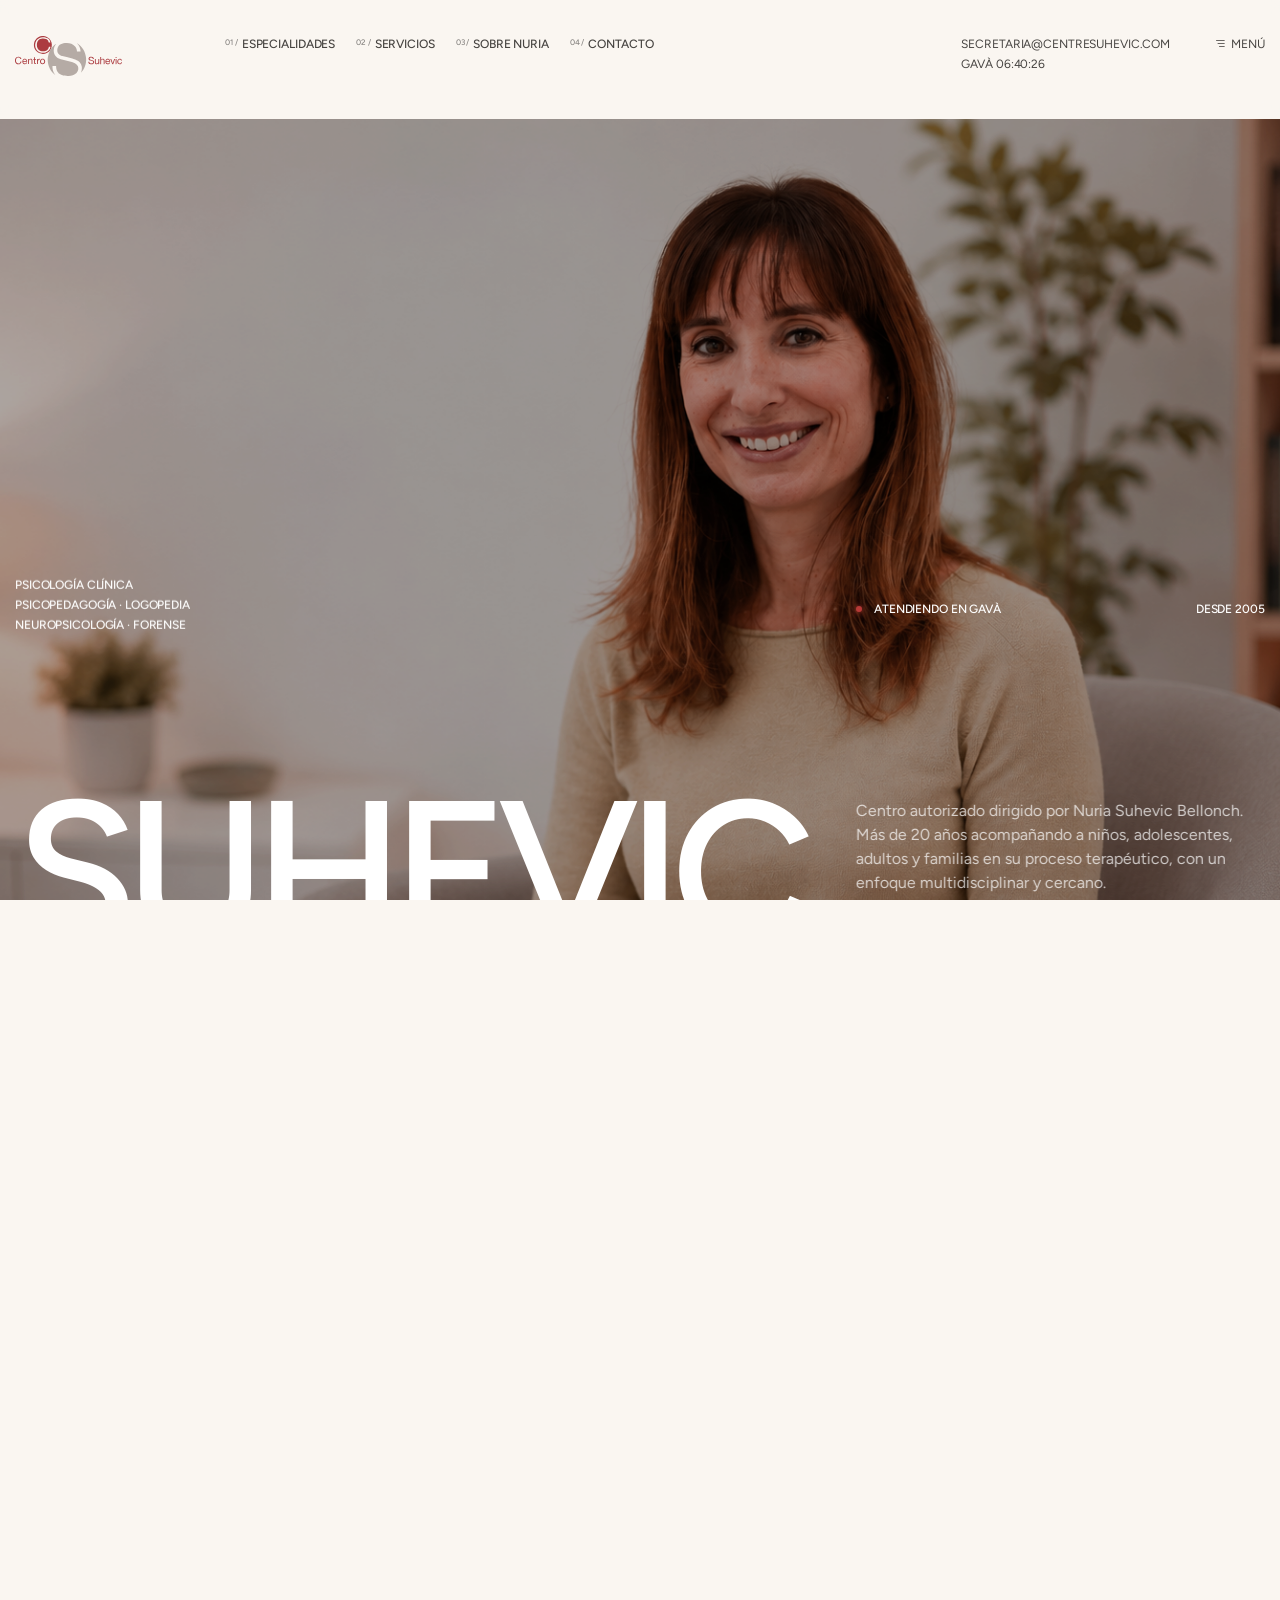
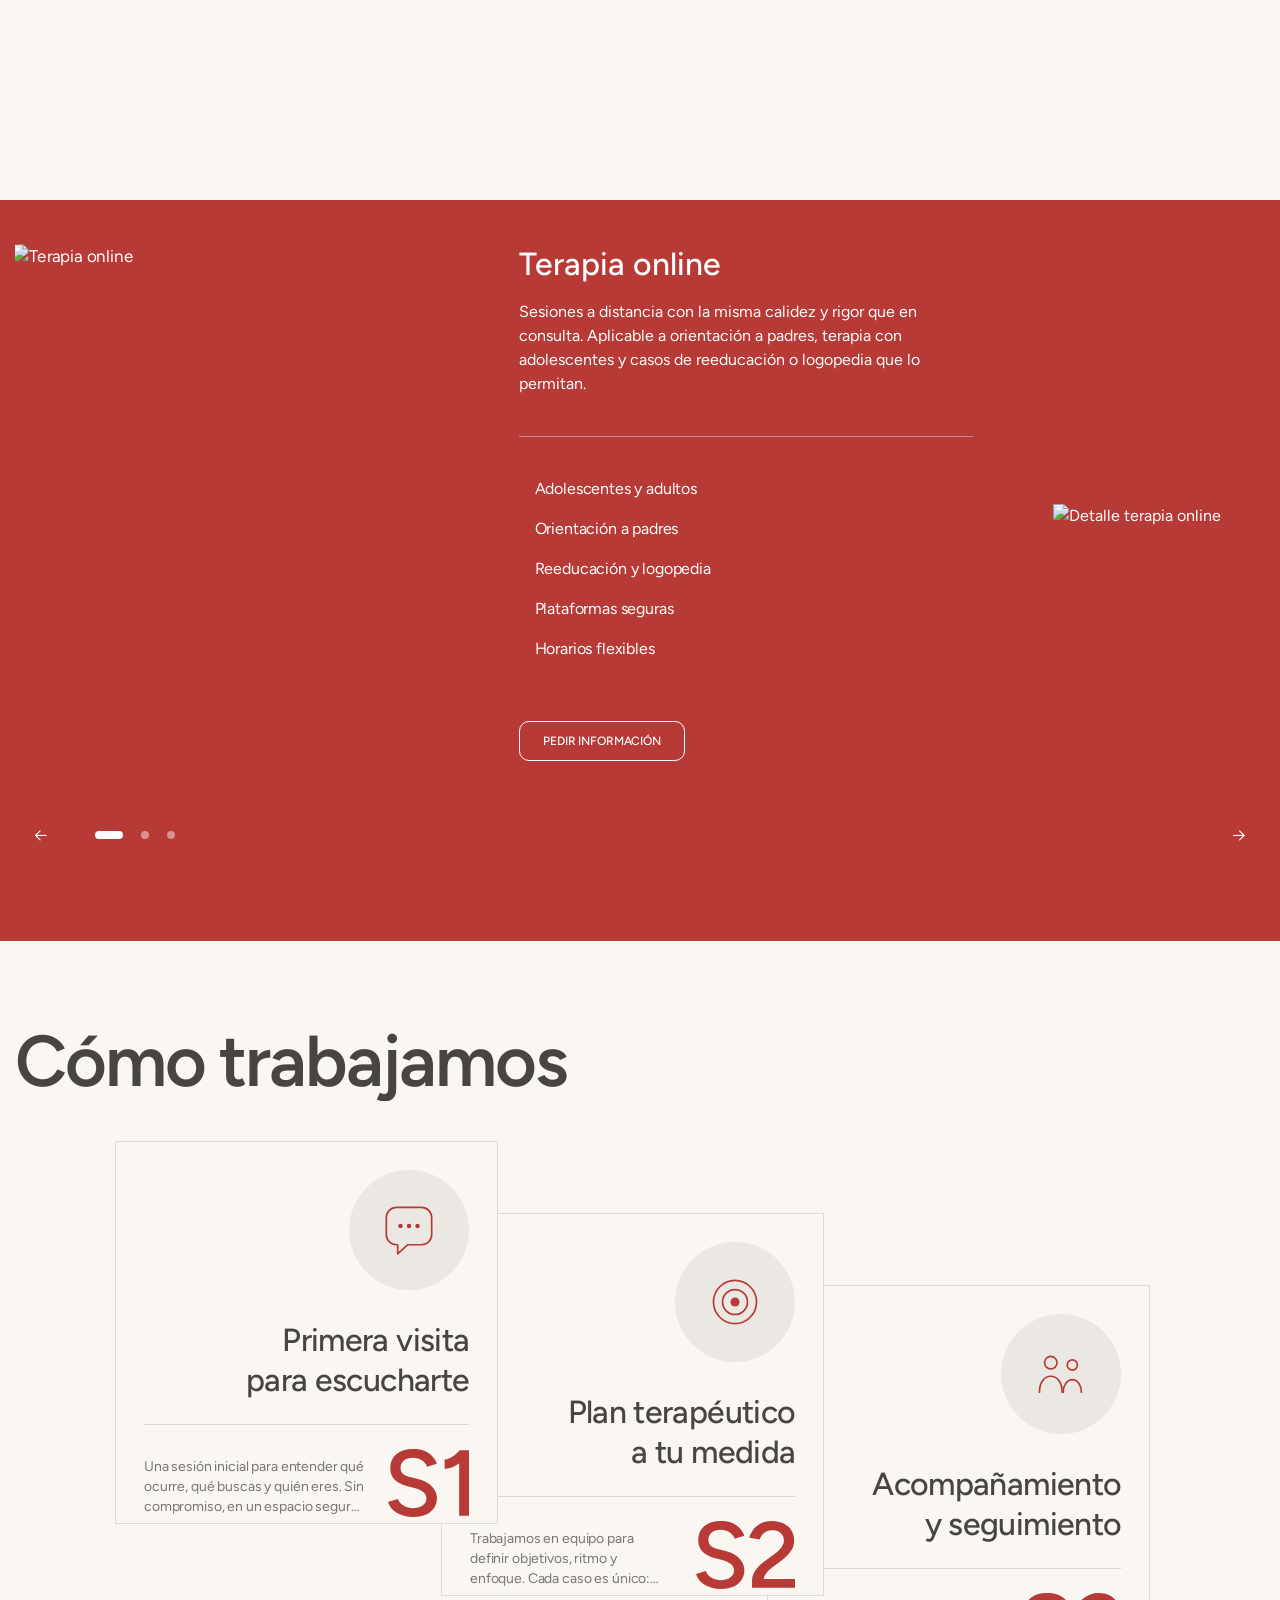
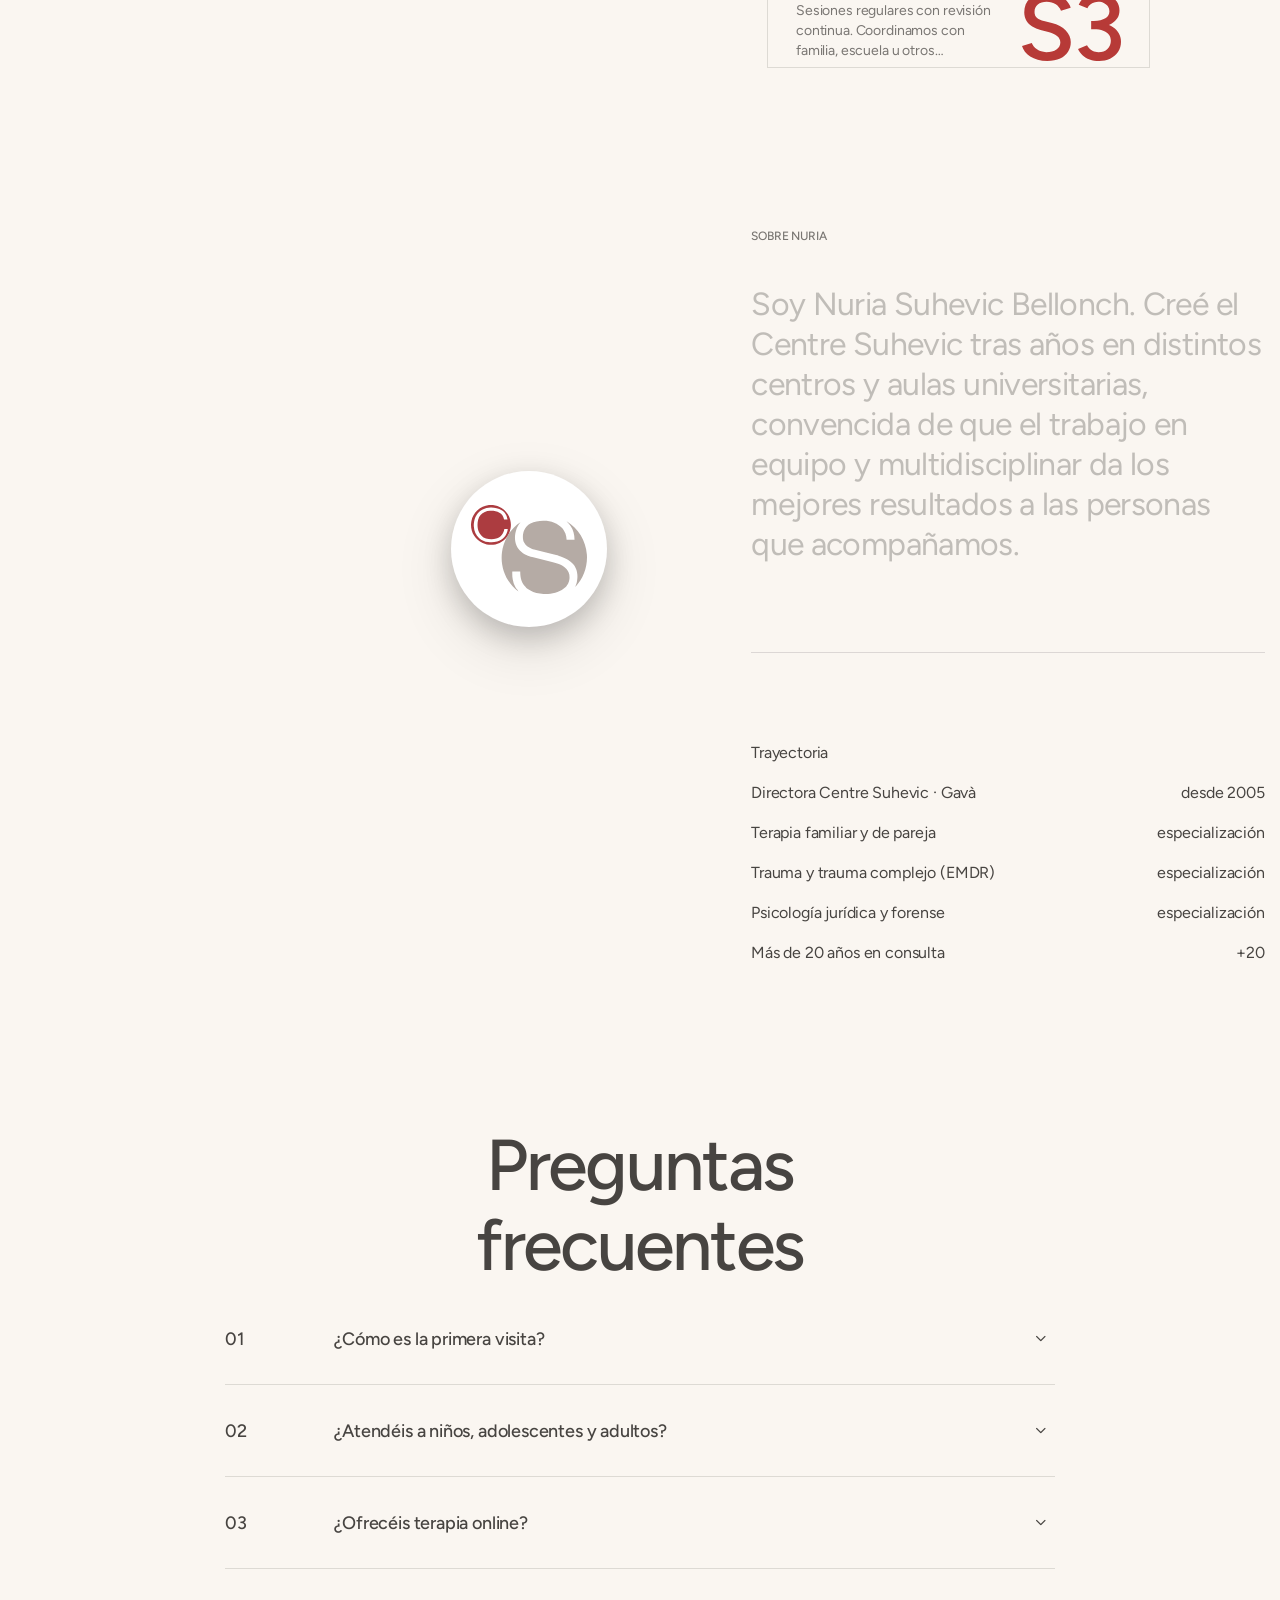
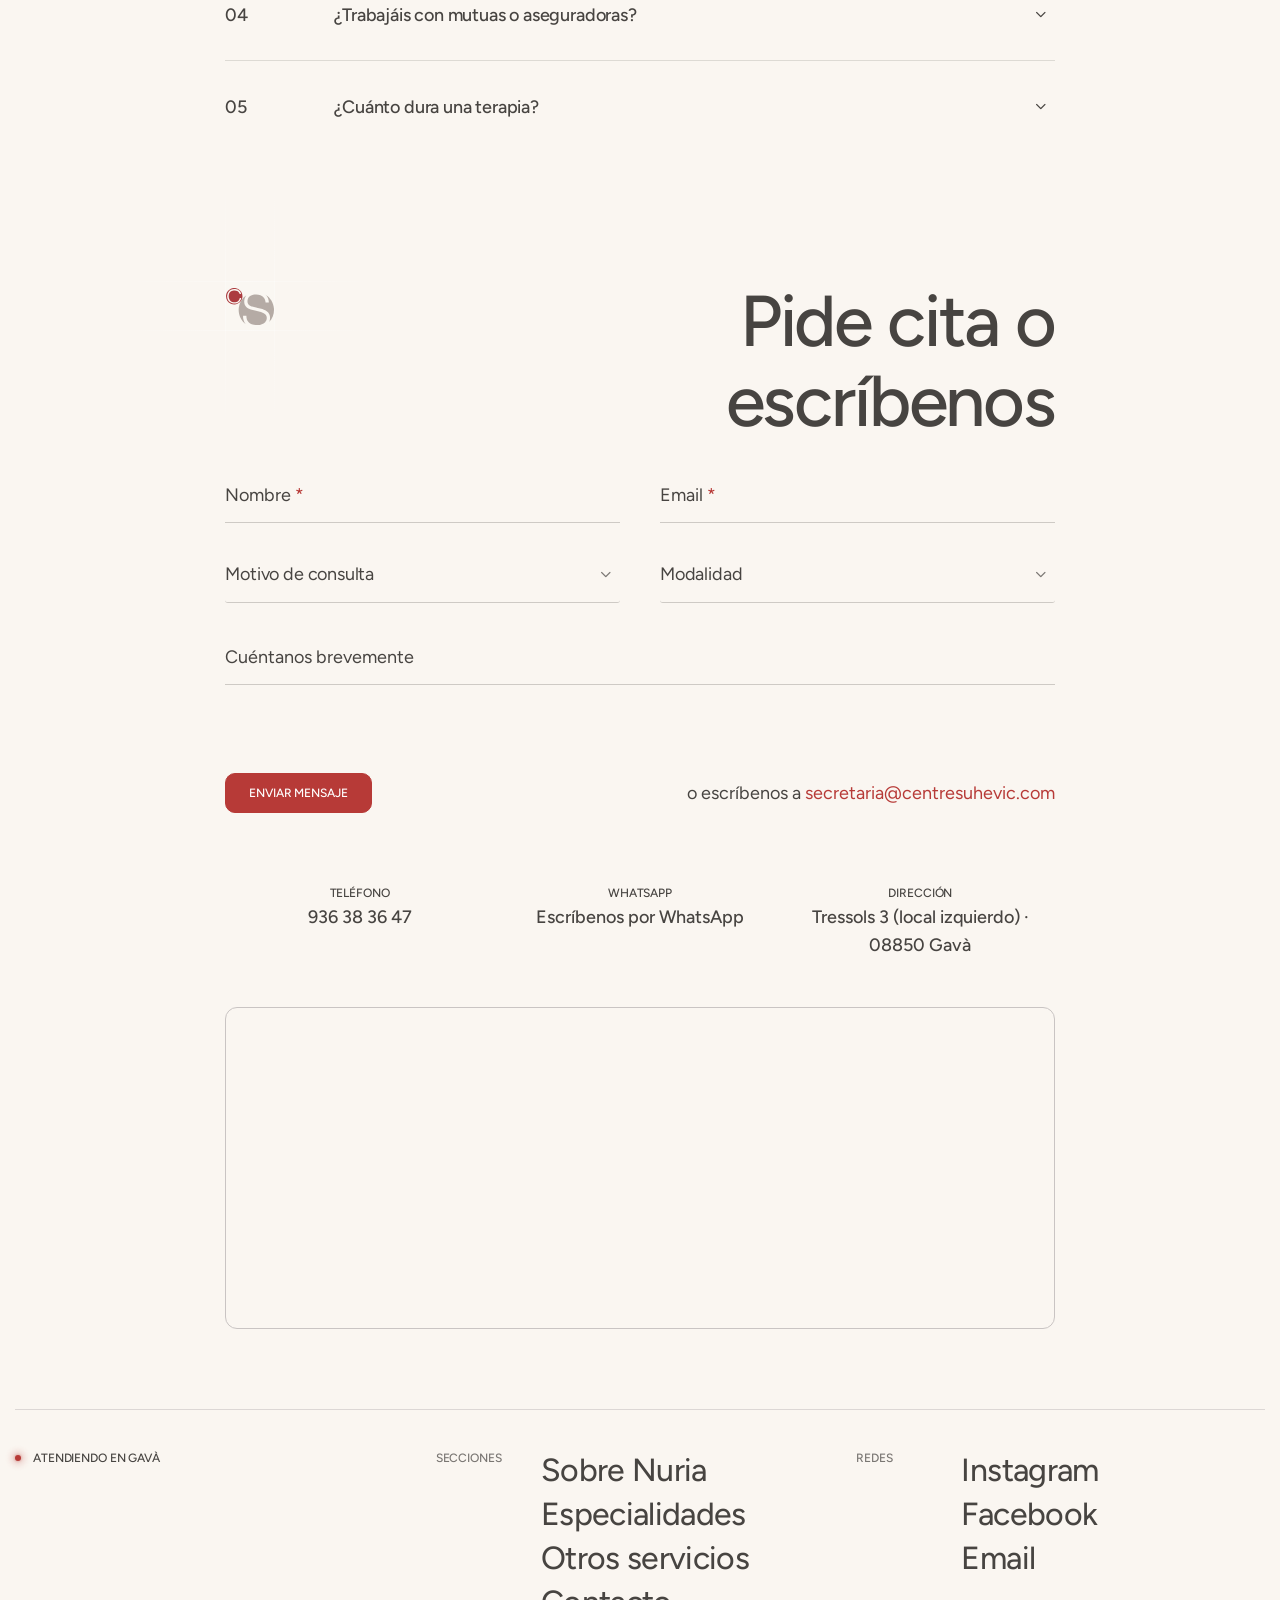
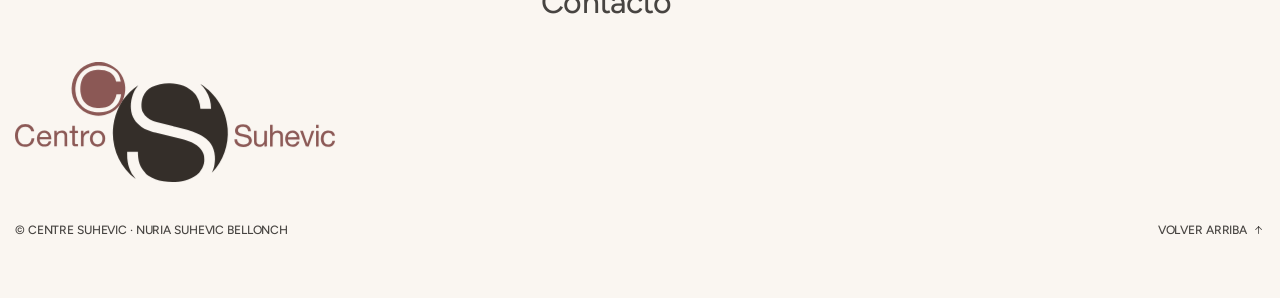
==== commit 3e415a3e: "updates" ====
--- a/index.html
+++ b/index.html
@@ -32,8 +32,9 @@
     <link rel="stylesheet" type="text/css" href="assets/css/suhevic.css">
 
     <!-- Favicon and Touch Icons  -->
-    <link rel="shortcut icon" href="assets/images/logo/favicon.svg">
-    <link rel="apple-touch-icon-precomposed" href="assets/images/logo/favicon.svg">
+    <link rel="icon" type="image/svg+xml" href="assets/logos/logosquared.svg">
+    <link rel="apple-touch-icon" href="assets/logos/logosquared.svg">
+    <meta name="theme-color" content="#ac3c40">
 </head>
 
 <body class="counter-scroll">
@@ -50,7 +51,7 @@
 
     <!-- Preload -->
     <div class="preloader overflow-hidden">
-        <div class="site-name"><span>SUHEVIC</span></div>
+        <div class="site-name"><img src="assets/logos/LogoSuhevic.svg" alt="Centre Suhevic" style="height:80px;width:auto;"></div>
         <div class="preloader-gutters">
             <div class="bar">
                 <div class="inner-bar"></div>
@@ -88,8 +89,7 @@
                     <div class="row">
                         <div class="col-6 col-md-2">
                             <a href="index.html" class="logo-site" title="Centre Suhevic">
-                                <!-- TODO: Reemplazar por logo oficial Centre Suhevic (SVG) -->
-                                <span class="text-caption fw-semibold">SUHEVIC<span class="text-primary">®</span></span>
+                                <img src="assets/logos/LogoSuhevic.svg" alt="Centre Suhevic" width="120" height="45" style="height:40px;width:auto;display:block;">
                             </a>
                         </div>
                         <div class="col-7 d-none d-md-block">
@@ -117,7 +117,7 @@
                             </div>
                         </div>
                         <div class="col-6 col-sm-3 col-md-1 d-flex justify-content-end align-items-start">
-                            <button type="button" class="btn-mobile-menu open-mb-menu text-caption text-white link" title="Abrir menú">
+                            <button type="button" class="btn-mobile-menu open-mb-menu text-caption link" title="Abrir menú">
                                 <i class="icon icon-menu"></i>
                                 MENÚ
                             </button>
@@ -131,9 +131,8 @@
         <div class="section-hero-v1">
             <div class="overlay"></div>
             <div class="bg-video">
-                <!-- TODO: Reemplazar vídeo por imagen/vídeo del centro o consulta -->
-                <video class="" muted="" autoplay="" loop="" playsinline="">
-                    <source src="assets/images/video/corridor.webm" type="video/mp4">
+                <video muted autoplay loop playsinline preload="auto" poster="assets/images/home/Hero.png">
+                    <source src="assets/images/video/Hero.mp4" type="video/mp4">
                 </video>
                 <div class="video-overlay"></div>
                 <div class="video-overlay-2"></div>
@@ -186,9 +185,6 @@
         <!-- /Hero Banner -->
         <!-- Especialidades -->
         <div class="section-selected-work flat-spacing pb-0" id="especialidadesScroll">
-            <div class="bg-img effectFade fadeUp">
-                <img loading="lazy" width="1440" height="720" src="assets/images/item/mountain.png" alt="Imagen de fondo">
-            </div>
             <div class="content-wrap-1 wrap-list-btn">
                 <div class="container">
                     <div class="row">
@@ -245,53 +241,53 @@
                                     <!-- Clone 1 -->
                                     <div>
                                         <div class="image effectFade fadeZoom">
-                                            <img src="assets/images/section/work-1.jpg" alt="Psicología clínica">
+                                            <img src="https://images.unsplash.com/photo-1573497019940-1c28c88b4f3e?w=1296&h=648&fit=crop&q=80" alt="Psicología clínica">
                                         </div>
                                     </div>
                                     <div>
                                         <div class="image">
-                                            <img src="assets/images/section/work-2.jpg" alt="Psicopedagogía">
+                                            <img src="https://images.unsplash.com/photo-1503676260728-1c00da094a0b?w=1296&h=648&fit=crop&q=80" alt="Psicopedagogía">
                                         </div>
                                     </div>
                                     <div>
                                         <div class="image">
-                                            <img src="assets/images/section/work-3.jpg" alt="Logopedia">
+                                            <img src="https://images.unsplash.com/photo-1588776814546-1ffcf47267a5?w=1296&h=648&fit=crop&q=80" alt="Logopedia">
                                         </div>
                                     </div>
                                     <div>
                                         <div class="image">
-                                            <img src="assets/images/section/work-4.jpg" alt="Psicología forense">
+                                            <img src="https://images.unsplash.com/photo-1589994965851-a8f479c573a9?w=1296&h=648&fit=crop&q=80" alt="Psicología forense">
                                         </div>
                                     </div>
                                     <div>
                                         <div class="image">
-                                            <img src="assets/images/section/work-5.jpg" alt="Neuropsicología">
+                                            <img src="https://images.unsplash.com/photo-1559757148-5c350d0d3c56?w=1296&h=648&fit=crop&q=80" alt="Neuropsicología">
                                         </div>
                                     </div>
                                     <!-- Clone 2 -->
                                     <div>
                                         <div class="image">
-                                            <img src="assets/images/section/work-1.jpg" alt="Psicología clínica">
+                                            <img src="https://images.unsplash.com/photo-1573497019940-1c28c88b4f3e?w=1296&h=648&fit=crop&q=80" alt="Psicología clínica">
                                         </div>
                                     </div>
                                     <div>
                                         <div class="image">
-                                            <img src="assets/images/section/work-2.jpg" alt="Psicopedagogía">
+                                            <img src="https://images.unsplash.com/photo-1503676260728-1c00da094a0b?w=1296&h=648&fit=crop&q=80" alt="Psicopedagogía">
                                         </div>
                                     </div>
                                     <div>
                                         <div class="image">
-                                            <img src="assets/images/section/work-3.jpg" alt="Logopedia">
+                                            <img src="https://images.unsplash.com/photo-1588776814546-1ffcf47267a5?w=1296&h=648&fit=crop&q=80" alt="Logopedia">
                                         </div>
                                     </div>
                                     <div>
                                         <div class="image">
-                                            <img src="assets/images/section/work-4.jpg" alt="Psicología forense">
+                                            <img src="https://images.unsplash.com/photo-1589994965851-a8f479c573a9?w=1296&h=648&fit=crop&q=80" alt="Psicología forense">
                                         </div>
                                     </div>
                                     <div>
                                         <div class="image">
-                                            <img src="assets/images/section/work-5.jpg" alt="Neuropsicología">
+                                            <img src="https://images.unsplash.com/photo-1559757148-5c350d0d3c56?w=1296&h=648&fit=crop&q=80" alt="Neuropsicología">
                                         </div>
                                     </div>
                                 </div>
@@ -397,27 +393,6 @@
         <!-- /Especialidades -->
         <!-- Otros servicios -->
         <section class="section-service-2 overflow-hidden flat-spacing" id="serviciosScroll">
-            <!-- TODO: Reemplazar imágenes bg-service-1..3.jpg y service-mini-1..2.jpg por fotos del centro -->
-            <div class="bg-image-list">
-                <div class="bg-image">
-                    <img loading="lazy" width="1440" height="938" src="assets/images/section/bg-service-1.jpg" alt="Fondo terapia online">
-                    <div class="img-item">
-                        <img loading="lazy" width="1440" height="938" src="assets/images/item/overlay.png" alt="Overlay">
-                    </div>
-                </div>
-                <div class="bg-image">
-                    <img loading="lazy" width="1440" height="938" src="assets/images/section/bg-service-2.jpg" alt="Fondo terapia de grupos">
-                    <div class="img-item">
-                        <img loading="lazy" width="1440" height="938" src="assets/images/item/overlay.png" alt="Overlay">
-                    </div>
-                </div>
-                <div class="bg-image">
-                    <img loading="lazy" width="1440" height="938" src="assets/images/section/bg-service-3.jpg" alt="Fondo orientación a padres">
-                    <div class="img-item">
-                        <img loading="lazy" width="1440" height="938" src="assets/images/item/overlay.png" alt="Overlay">
-                    </div>
-                </div>
-            </div>
 
             <div class="container">
                 <div class="s-header s-header-scroll">
@@ -427,14 +402,13 @@
                 </div>
             </div>
             <div class="container">
-                <div class="wrap-control position-relative">
+                <div class="swiper swiper-services">
+                    <div class="swiper-wrapper">
+                        <div class="swiper-slide">
                     <div class="wg-service-2">
                         <div class="main-image">
                             <div class="image">
-                                <img loading="lazy" width="424" height="530" src="assets/images/section/service-1.jpg" alt="Terapia online">
-                            </div>
-                            <div class="action tf-btn-2 cs-pointer">
-                                <i class="icon icon-arrow-long-right"></i>
+                                <img loading="lazy" width="424" height="530" src="https://images.unsplash.com/photo-1591197172062-c718f82aba20?w=424&h=530&fit=crop&q=80" alt="Terapia online">
                             </div>
                         </div>
                         <div class="center">
@@ -469,16 +443,15 @@
                         <div class="image-simu">
                         </div>
                         <div class="image-2">
-                            <img loading="lazy" width="212" height="265" src="assets/images/section/service-mini-1.jpg" alt="Detalle terapia online">
-                        </div>
-                    </div>
+                            <img loading="lazy" width="212" height="265" src="https://images.unsplash.com/photo-1611162617474-5b21e879e113?w=212&h=265&fit=crop&q=80" alt="Detalle terapia online">
+                        </div>
+                    </div>
+                        </div>
+                        <div class="swiper-slide">
                     <div class="wg-service-2">
                         <div class="main-image">
                             <div class="image">
-                                <img loading="lazy" width="424" height="530" src="assets/images/section/service-2.jpg" alt="Terapia de grupos">
-                            </div>
-                            <div class="action tf-btn-2 cs-pointer">
-                                <i class="icon icon-arrow-long-right"></i>
+                                <img loading="lazy" width="424" height="530" src="https://images.unsplash.com/photo-1573497620053-ea5300f94f21?w=424&h=530&fit=crop&q=80" alt="Terapia de grupos">
                             </div>
                         </div>
                         <div class="center">
@@ -513,16 +486,15 @@
                         <div class="image-simu">
                         </div>
                         <div class="image-2">
-                            <img loading="lazy" width="212" height="265" src="assets/images/section/service-mini-2.jpg" alt="Detalle terapia de grupos">
-                        </div>
-                    </div>
+                            <img loading="lazy" width="212" height="265" src="https://images.unsplash.com/photo-1529390079861-591de354faf5?w=212&h=265&fit=crop&q=80" alt="Detalle terapia de grupos">
+                        </div>
+                    </div>
+                        </div>
+                        <div class="swiper-slide">
                     <div class="wg-service-2">
                         <div class="main-image">
                             <div class="image">
-                                <img loading="lazy" width="424" height="530" src="assets/images/section/service-3.jpg" alt="Orientación a padres">
-                            </div>
-                            <div class="action tf-btn-2 cs-pointer">
-                                <i class="icon icon-arrow-long-left"></i>
+                                <img loading="lazy" width="424" height="530" src="https://images.unsplash.com/photo-1602252859876-da78db7e2f4f?w=424&h=530&fit=crop&q=80" alt="Orientación a padres">
                             </div>
                         </div>
                         <div class="center">
@@ -557,6 +529,13 @@
                         <div class="image-simu">
                         </div>
                     </div>
+                        </div>
+                    </div>
+                    <div class="services-controls">
+                        <button type="button" class="services-prev" aria-label="Anterior"><i class="icon icon-arrow-long-left"></i></button>
+                        <div class="services-pagination"></div>
+                        <button type="button" class="services-next" aria-label="Siguiente"><i class="icon icon-arrow-long-right"></i></button>
+                    </div>
                 </div>
             </div>
         </section>
@@ -575,12 +554,15 @@
                             <!-- item 1 -->
                             <div class="swiper-slide effectFade fadeUp no-div">
                                 <div class="wg-process">
-                                    <div class="bg-img">
-                                        <img loading="lazy" width="509" height="509" src="assets/images/item/bg-1.jpg" alt="Image">
-                                    </div>
+                                    <div class="bg-img"></div>
                                     <div class="content position-relative z-5">
                                         <div class="img-icon">
-                                            <img loading="lazy" width="120" height="120" src="assets/images/item/process-1.png" alt="Image">
+                                            <svg width="80" height="80" viewBox="0 0 120 120" fill="none" xmlns="http://www.w3.org/2000/svg" aria-hidden="true">
+                                                <path d="M20 38 C20 28 28 20 38 20 H82 C92 20 100 28 100 38 V68 C100 78 92 86 82 86 H58 L40 102 V86 H38 C28 86 20 78 20 68 Z" stroke="currentColor" stroke-width="3" stroke-linejoin="round"/>
+                                                <circle cx="45" cy="53" r="4" fill="currentColor"/>
+                                                <circle cx="60" cy="53" r="4" fill="currentColor"/>
+                                                <circle cx="75" cy="53" r="4" fill="currentColor"/>
+                                            </svg>
                                         </div>
 
                                         <div>
@@ -606,12 +588,14 @@
                             <!-- item 2 -->
                             <div class="swiper-slide effectFade fadeUp no-div">
                                 <div class="wg-process">
-                                    <div class="bg-img">
-                                        <img loading="lazy" width="509" height="509" src="assets/images/item/bg-1.jpg" alt="Image">
-                                    </div>
+                                    <div class="bg-img"></div>
                                     <div class="content position-relative z-5">
                                         <div class="img-icon">
-                                            <img loading="lazy" width="120" height="120" src="assets/images/item/process-2.png" alt="Image">
+                                            <svg width="80" height="80" viewBox="0 0 120 120" fill="none" xmlns="http://www.w3.org/2000/svg" aria-hidden="true">
+                                                <circle cx="60" cy="60" r="38" stroke="currentColor" stroke-width="3"/>
+                                                <circle cx="60" cy="60" r="22" stroke="currentColor" stroke-width="3"/>
+                                                <circle cx="60" cy="60" r="8" fill="currentColor"/>
+                                            </svg>
                                         </div>
 
                                         <div>
@@ -637,12 +621,15 @@
                             <!-- item 3 -->
                             <div class="swiper-slide effectFade fadeUp no-div">
                                 <div class="wg-process">
-                                    <div class="bg-img">
-                                        <img loading="lazy" width="509" height="509" src="assets/images/item/bg-1.jpg" alt="Image">
-                                    </div>
+                                    <div class="bg-img"></div>
                                     <div class="content position-relative z-5">
                                         <div class="img-icon">
-                                            <img loading="lazy" width="120" height="120" src="assets/images/item/process-3.png" alt="Image">
+                                            <svg width="80" height="80" viewBox="0 0 120 120" fill="none" xmlns="http://www.w3.org/2000/svg" aria-hidden="true">
+                                                <circle cx="42" cy="40" r="11" stroke="currentColor" stroke-width="3"/>
+                                                <path d="M22 92 C22 76 30 64 42 64 C54 64 62 76 62 92" stroke="currentColor" stroke-width="3" stroke-linecap="round"/>
+                                                <circle cx="80" cy="44" r="9" stroke="currentColor" stroke-width="3"/>
+                                                <path d="M64 92 C64 80 71 70 80 70 C89 70 96 80 96 92" stroke="currentColor" stroke-width="3" stroke-linecap="round"/>
+                                            </svg>
                                         </div>
 
                                         <div>
@@ -683,21 +670,13 @@
                     <div class="col-lg-5">
                         <div class="col-left mb-lg-0">
                             <div class="davies-video">
-                                <!-- TODO: Reemplazar vídeo davies-video.mp4 por vídeo/imagen de Nuria o del centro. Si solo hay foto, sustituir el <video> por <img> -->
-                                <video class="video" muted="" autoplay="" loop="" playsinline="">
-                                    <source src="assets/images/video/davies-video.mp4" type="video/mp4">
+                                <video class="video" muted autoplay loop playsinline preload="auto">
+                                    <source src="assets/images/video/NURIA_CLOSE.mp4" type="video/mp4">
                                 </video>
-                                <div class="overlay v1"></div>
-                                <div class="overlay mark-1"></div>
-                                <div class="overlay mark-2"></div>
-                            </div>
-                            <div class="signature">
-                                <!-- TODO: Reemplazar por firma o logo Centre Suhevic -->
-                                <img loading="lazy" width="111" height="40" src="assets/images/logo/davies-small.svg" alt="Firma Nuria Suhevic">
-                            </div>
+                            </div>
+                           
                             <div class="badget">
-                                <!-- TODO: Reemplazar badge-design.png por sello "Centro autorizado" o similar -->
-                                <img loading="lazy" width="156" height="156" src="assets/images/item/badge-design.png" alt="Centro autorizado desde 2005">
+                                <img loading="lazy" width="156" height="156" src="assets/logos/logosquared.svg" alt="Centre Suhevic">
                             </div>
                         </div>
                     </div>
@@ -769,7 +748,7 @@
                                 </div>
                             </div>
                             <div class="accordion-faq_item" role="presentation">
-                                <div class="accordion-action text-body-1 letter-space--1 fw-medium " data-bs-target="#faq-2" role="button"
+                                <div class="accordion-action text-body-1 letter-space--1 fw-medium collapsed" data-bs-target="#faq-2" role="button"
                                     data-bs-toggle="collapse" aria-controls="faq-2" aria-expanded="false">
                                     <span class="accordion-order">02</span>
                                     <p class="accordion-text">¿Atendéis a niños, adolescentes y adultos?</p>
@@ -777,7 +756,7 @@
                                         <i class="icon icon-arrow-caret-down fs-10"></i>
                                     </div>
                                 </div>
-                                <div id="faq-2" class="collapse show" data-bs-parent="#accordion-faq_list">
+                                <div id="faq-2" class="collapse" data-bs-parent="#accordion-faq_list">
                                     <p class="accordion-content">
                                         Sí. Somos un equipo multidisciplinar especializado en intervención infanto-juvenil, adultos y familias, en castellano, catalán, inglés y francés.
                                     </p>
@@ -838,7 +817,7 @@
         <!-- Contacto -->
         <section class="section-cta flat-spacing" id="contactoScroll">
             <div class="bg-img">
-                <img loading="lazy" width="1440" height="1081" src="assets/images/item/bg-3.png" alt="Fondo contacto">
+                <img loading="lazy" width="310" height="310" src="assets/logos/logosquared.svg" alt="Centre Suhevic">
             </div>
             <div class="s-header d-block">
                 <div class="container">
@@ -847,11 +826,7 @@
                             <div class="col-left">
                                 <a href="index.html" class="logo-custom">
                                     <div class="logo-site-sv">
-                                        <svg width="34" height="41" viewBox="0 0 34 41" fill="none" xmlns="http://www.w3.org/2000/svg">
-                                            <path
-                                                d="M9.21094 0.400391C15.9908 0.392629 21.8983 0.597548 27.1426 5.65918C35.1922 13.4293 35.2468 26.7035 27.5312 34.7549C22.0053 40.1145 16.6295 40.3989 9.48535 40.4004L0.75 40.3945L0.751953 0.407227L9.21094 0.400391ZM21.5244 6.83496C16.6613 3.86011 10.4273 4.54391 4.91113 4.55664L17.2607 22.3262C19.5017 25.5466 21.7744 28.9254 24.0615 32.0889C24.847 31.468 25.7087 30.3488 26.2646 29.5088C28.7144 25.5207 29.444 20.7119 28.2871 16.1777C27.305 12.2252 25.0035 8.9637 21.5244 6.83496Z"
-                                                fill="#07C42C" />
-                                        </svg>
+                                        <img src="assets/logos/logosquared.svg" alt="Centre Suhevic" width="48" height="48">
                                     </div>
                                     <span class="line-vertical left"></span>
                                     <span class="line-vertical right"></span>
@@ -1012,8 +987,7 @@
             <div class="footer-bottom">
                 <div class="container">
                     <div class="img-agency">
-                        <!-- TODO: Reemplazar agency.png por wordmark grande "SUHEVIC" o logotipo del centro -->
-                        <img class="effectFade fadeZoom" loading="lazy" width="1293" height="269" src="assets/images/logo/agency.png" alt="Centre Suhevic">
+                        <img class="effectFade fadeZoom" loading="lazy" width="319" height="120" src="assets/logos/LogoSuhevic.svg" alt="Centre Suhevic" style="height:120px;width:auto;">
                     </div>
                     <div class="bottom">
                         <p class="text-nocopy text-caption fw-medium letter-space--1">
@@ -1036,7 +1010,7 @@
                 <div class="offcanvas-content_wrapin">
                     <div class="canvas_head">
                         <a href="index.html" class="logo-site" title="Centre Suhevic">
-                            <span class="text-caption fw-semibold">SUHEVIC<span class="text-primary">®</span></span>
+                            <img src="assets/logos/LogoSuhevic.svg" alt="Centre Suhevic" width="120" height="45" style="height:40px;width:auto;display:block;">
                         </a>
                         <div class="btn-mobile-menu close-mb-menu text-caption link">
                             <i class="icon icon-close"></i>
--- a/assets/css/styles.css
+++ b/assets/css/styles.css
@@ -1543,6 +1543,7 @@
   gap: 21px;
 }
 
+
 .box-nav-icon {
   display: flex;
   align-items: center;
@@ -4367,7 +4368,17 @@
 .section-hero-v1 .bg-video {
   position: absolute;
   inset: 0;
-  z-index: -1;
+  z-index: 0;
+  overflow: hidden;
+}
+.section-hero-v1 .bg-video > video,
+.section-hero-v1 .bg-video > img {
+  position: absolute;
+  inset: 0;
+  width: 100%;
+  height: 100%;
+  object-fit: cover;
+  object-position: center 50%;
 }
 .section-hero-v1 .bg-video .video-overlay {
   position: absolute;
@@ -5213,7 +5224,6 @@
   content: "";
   position: absolute;
   inset: 0;
-  background: linear-gradient(180deg, rgba(0, 0, 0, 0) 0%, #000000 100%);
   z-index: 0;
 }
 .section-selected-work .content-wrap-2 .col-right {
@@ -6141,6 +6151,7 @@
   opacity: 0;
   visibility: hidden;
   display: flex;
+  background-color: #ac3c40;
 }
 .wg-process .bg-img img {
   width: 100%;
@@ -6177,6 +6188,14 @@
 .wg-process:hover .bg-img {
   opacity: 1;
   visibility: visible;
+}
+.wg-process:hover .title,
+.wg-process:hover .title .link,
+.wg-process:hover .desc {
+  color: #ffffff !important;
+}
+.wg-process:hover .bot .img-item img {
+  filter: brightness(0) invert(1);
 }
 @media (min-width: 992px) {
   .wg-process .desc {
@@ -7386,7 +7405,7 @@
 }
 @media (min-width: 1200px) {
   .footer-bottom .img-agency {
-    height: 269px;
+    height: 120px;
   }
 }
 
--- a/assets/css/suhevic.css
+++ b/assets/css/suhevic.css
@@ -85,6 +85,11 @@
     background: linear-gradient(90deg, var(--suhevic-cream) 0%, rgba(255, 255, 255, 0) 20%, rgba(255, 255, 255, 0) 80%, var(--suhevic-cream) 100%) !important;
 }
 
+/* Marquee del menú móvil — fundido izquierdo en negro → crema */
+.mb-menu-link .infiniteSlide_text_main::before {
+    background: linear-gradient(90deg, var(--suhevic-cream) 0%, rgba(255, 255, 255, 0) 20%, rgba(255, 255, 255, 0) 80%, rgba(255, 255, 255, 0) 100%) !important;
+}
+
 /* Hero overlays con degradados negros sobre el vídeo */
 .section-hero-v1 .video-overlay,
 .section-hero-v1 .video-overlay-2 {
@@ -92,6 +97,12 @@
     opacity: 0.45;
 }
 
+/* Degradado de salida del hero: pasa de transparente a crema (en lugar de negro)
+   para que se funda con la siguiente sección */
+.section-hero-v1 .overlay {
+    background: linear-gradient(180deg, rgba(250, 246, 241, 0) 0%, var(--suhevic-cream) 100%) !important;
+}
+
 /* ──────────────────────────────────────────────────────────────
    AJUSTES CONCRETOS DE COMPONENTES
    ────────────────────────────────────────────────────────────── */
@@ -124,6 +135,34 @@
     background-color: rgba(250, 246, 241, 0.85);
     -webkit-backdrop-filter: blur(8px);
     backdrop-filter: blur(8px);
+    /* El header ya no se solapa con el hero: el vídeo empieza donde acaba el header */
+    margin-bottom: 0;
+}
+
+/* El hero ya no necesita compensar el solape del header */
+.section-hero-v1 {
+    padding-top: 60px;
+}
+
+/* "SUHEVIC_" gigante del hero — oculto en móvil */
+@media (max-width: 767px) {
+    .section-hero-v1 .davies-large {
+        display: none;
+    }
+}
+
+/* Header en desktop sobre fondo crema → texto warm-dark */
+@media (min-width: 768px) {
+    .tf-header .nav-menu-main a,
+    .tf-header .header-contact a,
+    .tf-header .header-contact p,
+    .tf-header .btn-mobile-menu,
+    .tf-header .btn-mobile-menu .icon {
+        color: var(--suhevic-warm-dark) !important;
+    }
+    .tf-header .nav-menu-main .item-link span {
+        color: rgba(71, 68, 65, 0.64) !important;
+    }
 }
 
 /* Mobile menu fullscreen */
@@ -163,6 +202,96 @@
 /* SVG del logo en el bloque de contacto (refuerzo, ya recoloreado en HTML) */
 .section-cta .logo-site-sv svg path {
     fill: var(--suhevic-accent) !important;
+}
+
+/* Iconos SVG inline en las cards "Cómo trabajamos" — círculo a la derecha */
+.section-process .wg-process .img-icon {
+    display: flex;
+    justify-content: flex-end;
+    max-width: none !important;
+}
+.section-process .wg-process .img-icon svg {
+    width: 96px;
+    height: 96px;
+    flex-shrink: 0;
+    aspect-ratio: 1;
+    padding: 22px;
+    border-radius: 50%;
+    background-color: rgba(71, 68, 65, 0.08);
+    color: var(--suhevic-accent);
+    box-sizing: border-box;
+    transition: background-color 0.3s ease, color 0.3s ease;
+}
+@media (min-width: 992px) {
+    .section-process .wg-process .img-icon svg {
+        width: 120px;
+        height: 120px;
+        padding: 26px;
+    }
+}
+.section-process .wg-process:hover .img-icon svg {
+    background-color: rgba(255, 255, 255, 0.18);
+    color: #ffffff;
+}
+
+/* Cómo trabajamos: invertir el solape para que S1 vaya delante y S3 detrás */
+@media (min-width: 1200px) {
+    .section-process .swiper-slide:nth-child(1) {
+        z-index: 3;
+    }
+    .section-process .swiper-slide:nth-child(2) {
+        z-index: 2;
+    }
+    .section-process .swiper-slide:nth-child(3) {
+        z-index: 1;
+    }
+    .section-process .swiper-slide:hover {
+        z-index: 4;
+    }
+    /* Intercambio dentro de la card: S1/S2/S3 a la derecha, texto a la izquierda */
+    .section-process .wg-process .bot {
+        flex-direction: row-reverse;
+    }
+    /* Títulos alineados a la derecha para que no queden tapados por la card anterior */
+    .section-process .wg-process .title {
+        text-align: right;
+    }
+}
+
+/* Badge giratorio del vídeo de Nuria — círculo fijo 156x156 con logo encajado */
+.section-about-me .col-left .badget {
+    width: 156px;
+    height: 156px;
+    background-color: #ffffff;
+    aspect-ratio: 1;
+    box-shadow: 0 10px 28px rgba(0, 0, 0, 0.18), 0 20px 60px rgba(0, 0, 0, 0.12) !important;
+    -webkit-backdrop-filter: none !important;
+    backdrop-filter: none !important;
+}
+.section-about-me .col-left .badget img {
+    width: 100%;
+    height: 100%;
+    object-fit: contain;
+    padding: 20px;
+    box-sizing: border-box;
+}
+@media (max-width: 1199px) {
+    .section-about-me .col-left .badget {
+        width: 100px !important;
+        height: 100px !important;
+        max-width: 100px;
+    }
+    .section-about-me .col-left .badget img {
+        padding: 14px;
+    }
+}
+
+/* Vídeo de Sobre Nuria — viñeta granate en los bordes en lugar del negro */
+.section-about-me .davies-video .overlay.mark-1 {
+    background: linear-gradient(270deg, var(--suhevic-accent) 0%, rgba(255, 255, 255, 0) 20%, rgba(255, 255, 255, 0) 80%, var(--suhevic-accent) 100%) !important;
+}
+.section-about-me .davies-video .overlay.mark-2 {
+    background: linear-gradient(180deg, var(--suhevic-accent) 0%, rgba(255, 255, 255, 0) 20%, rgba(255, 255, 255, 0) 80%, var(--suhevic-accent) 100%) !important;
 }
 
 /* La preloader-bar + dotted divisores que el template pinta como blanco
@@ -191,6 +320,137 @@
     --black-64: rgba(26, 26, 26, 0.64);
     --black-32: rgba(26, 26, 26, 0.32);
     color: #ffffff;
+}
+
+.section-service-2 {
+    background-color: var(--suhevic-accent);
+}
+
+/* Carrusel "Otros servicios" — autoplay + fade, sin scroll-jacking */
+.section-service-2 .swiper-services {
+    width: 100%;
+    overflow: hidden;
+}
+
+.section-service-2 .swiper-services .swiper-slide .wg-service-2 > * {
+    opacity: 0;
+    transform: translateY(28px);
+    transition: opacity 0.7s ease, transform 0.7s cubic-bezier(0.22, 0.61, 0.36, 1);
+}
+
+.section-service-2 .swiper-services .swiper-slide .wg-service-2 .main-image {
+    transform: translateX(-32px) scale(0.97);
+    transition: opacity 0.9s ease, transform 1.1s cubic-bezier(0.22, 0.61, 0.36, 1);
+}
+
+.section-service-2 .swiper-services .swiper-slide-active .wg-service-2 > * {
+    opacity: 1;
+    transform: translateY(0);
+}
+
+.section-service-2 .swiper-services .swiper-slide-active .wg-service-2 .main-image {
+    opacity: 1;
+    transform: translateX(0) scale(1);
+    transition-delay: 0.05s;
+}
+
+.section-service-2 .swiper-services .swiper-slide-active .wg-service-2 .center {
+    transition-delay: 0.25s;
+}
+
+.section-service-2 .swiper-services .swiper-slide-active .wg-service-2 .image-2 {
+    transition-delay: 0.4s;
+}
+
+.section-service-2 .swiper-services .swiper-slide .wg-service-2 .image .image,
+.section-service-2 .swiper-services .swiper-slide-active .wg-service-2 .image img {
+    transition: transform 1.4s ease-out;
+}
+
+.section-service-2 .swiper-services .swiper-slide-active .wg-service-2 .image img {
+    animation: suhevicSlideZoom 7s ease-out forwards;
+}
+
+@keyframes suhevicSlideZoom {
+    from { transform: scale(1); }
+    to { transform: scale(1.06); }
+}
+
+.section-service-2 .wg-service-2 {
+    position: static !important;
+    inset: auto !important;
+    opacity: 1 !important;
+    pointer-events: auto !important;
+    transform: none !important;
+}
+
+.section-service-2 .image-2 {
+    opacity: 1 !important;
+}
+
+.section-service-2 .services-controls {
+    margin-top: 48px;
+    display: flex;
+    align-items: center;
+    justify-content: center;
+    gap: 24px;
+}
+
+.section-service-2 .services-prev,
+.section-service-2 .services-next {
+    width: 52px;
+    height: 52px;
+    flex-shrink: 0;
+    aspect-ratio: 1;
+    
+    background: transparent;
+    color: #ffffff;
+    display: inline-flex;
+    align-items: center;
+    justify-content: center;
+    font-size: 18px;
+    cursor: pointer;
+    padding: 0;
+    transition: background-color 0.2s ease, border-color 0.2s ease, color 0.2s ease;
+}
+
+.section-service-2 .services-prev:hover,
+.section-service-2 .services-next:hover {
+    background-color: #ffffff;
+    color: var(--suhevic-accent);
+    border-color: #ffffff;
+}
+
+.section-service-2 .services-pagination {
+    display: flex;
+    align-items: center;
+    gap: 10px;
+}
+
+.section-service-2 .services-pagination .swiper-pagination-bullet {
+    width: 8px;
+    height: 8px;
+    border-radius: 50%;
+    background-color: rgba(255, 255, 255, 0.45);
+    opacity: 1;
+    transition: width 0.3s ease, background-color 0.3s ease;
+}
+
+.section-service-2 .services-pagination .swiper-pagination-bullet-active {
+    width: 28px;
+    border-radius: 999px;
+    background-color: #ffffff;
+}
+
+@media (max-width: 991px) {
+    .section-service-2 .wg-service-2 {
+        flex-direction: column;
+        gap: 32px;
+    }
+    .section-service-2 .wg-service-2 .image-2,
+    .section-service-2 .wg-service-2 .image-simu {
+        display: none;
+    }
 }
 
 .section-hero-v1 h1,
@@ -273,7 +533,22 @@
    ────────────────────────────────────────────────────────────── */
 
 .section-cta .bg-img {
-    display: none;
+    position: absolute;
+    inset: 0;
+    z-index: -1;
+    display: flex;
+    justify-content: center;
+    align-items: center;
+    pointer-events: none;
+    overflow: hidden;
+}
+
+.section-cta .bg-img img {
+    width: clamp(280px, 38vw, 520px);
+    height: auto;
+    opacity: 0.18;
+    animation: spin 30s linear infinite;
+    transform: none !important;
 }
 
 .section-cta {
@@ -302,9 +577,6 @@
     background-color: transparent;
 }
 
-.section-cta .tf-input::placeholder {
-    color: rgba(71, 68, 65, 0.4);
-}
 
 .section-cta .tf-input:focus {
     border-color: var(--primary);
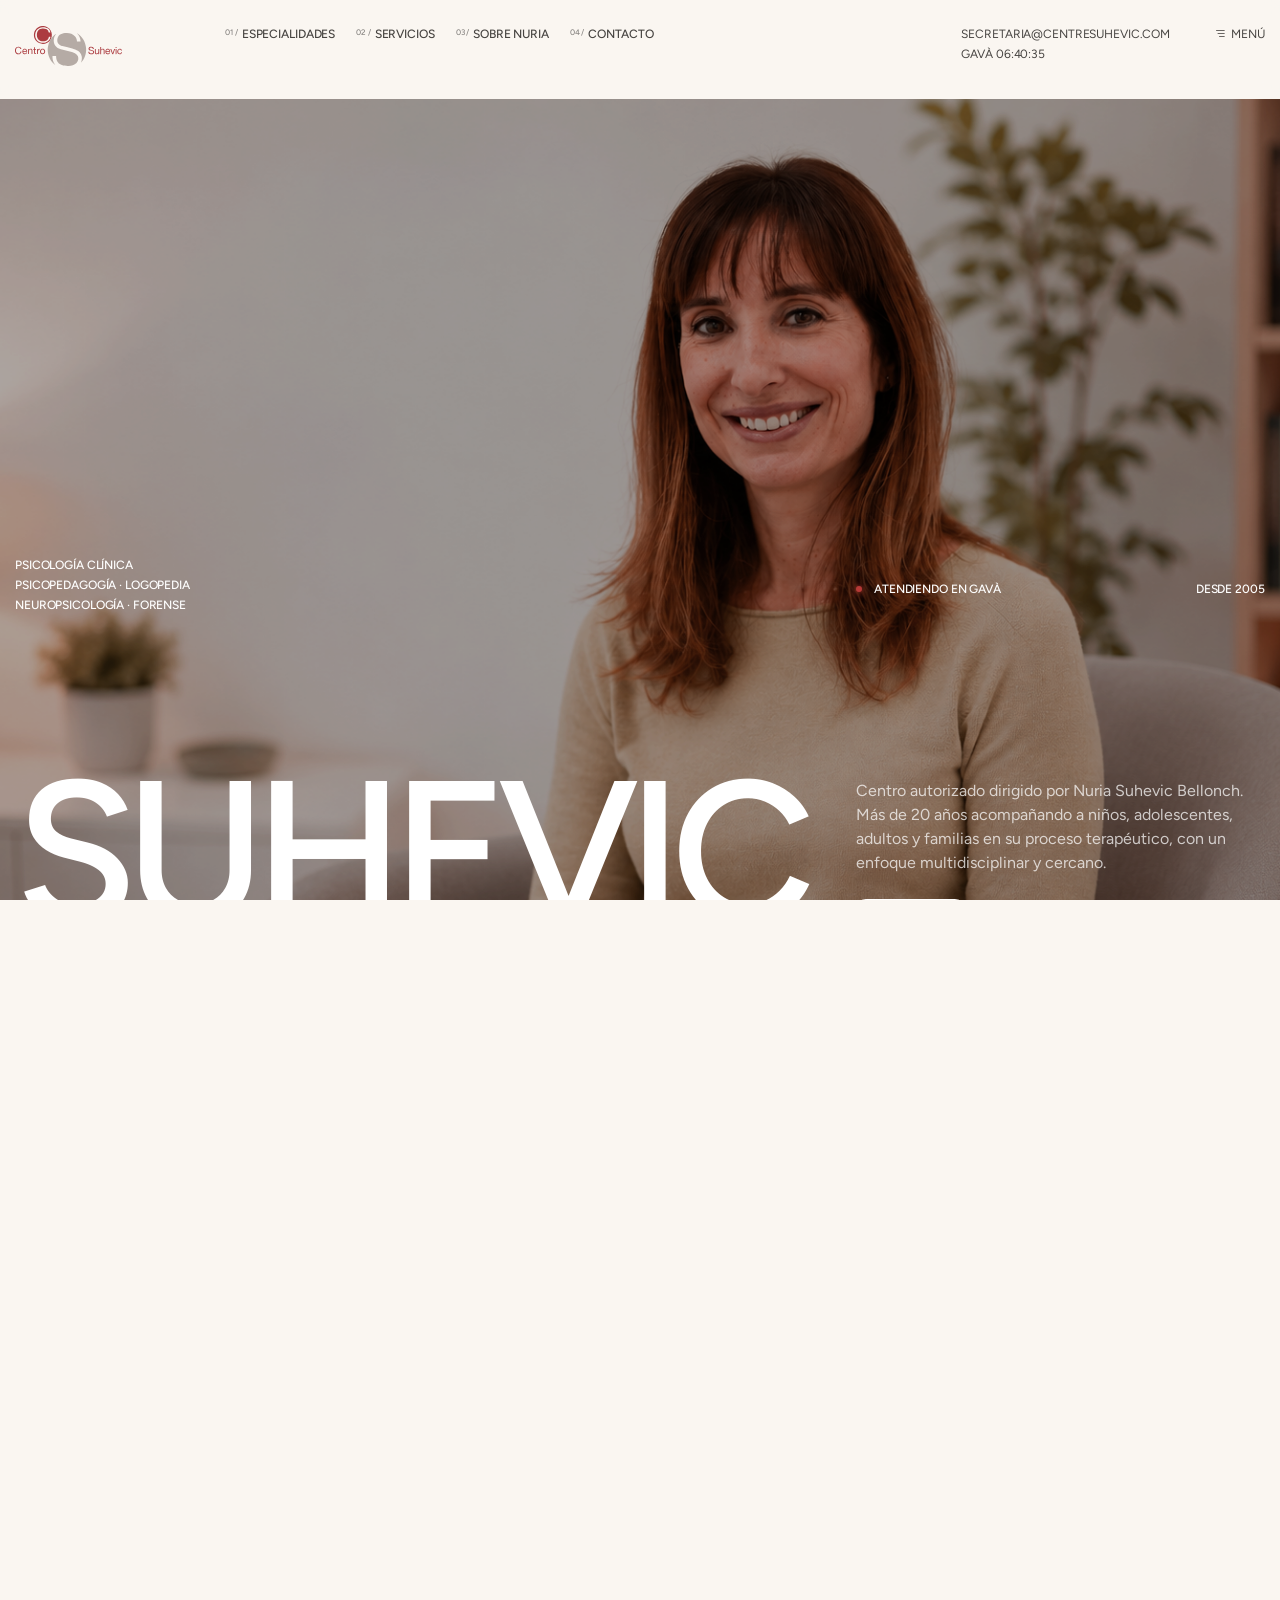
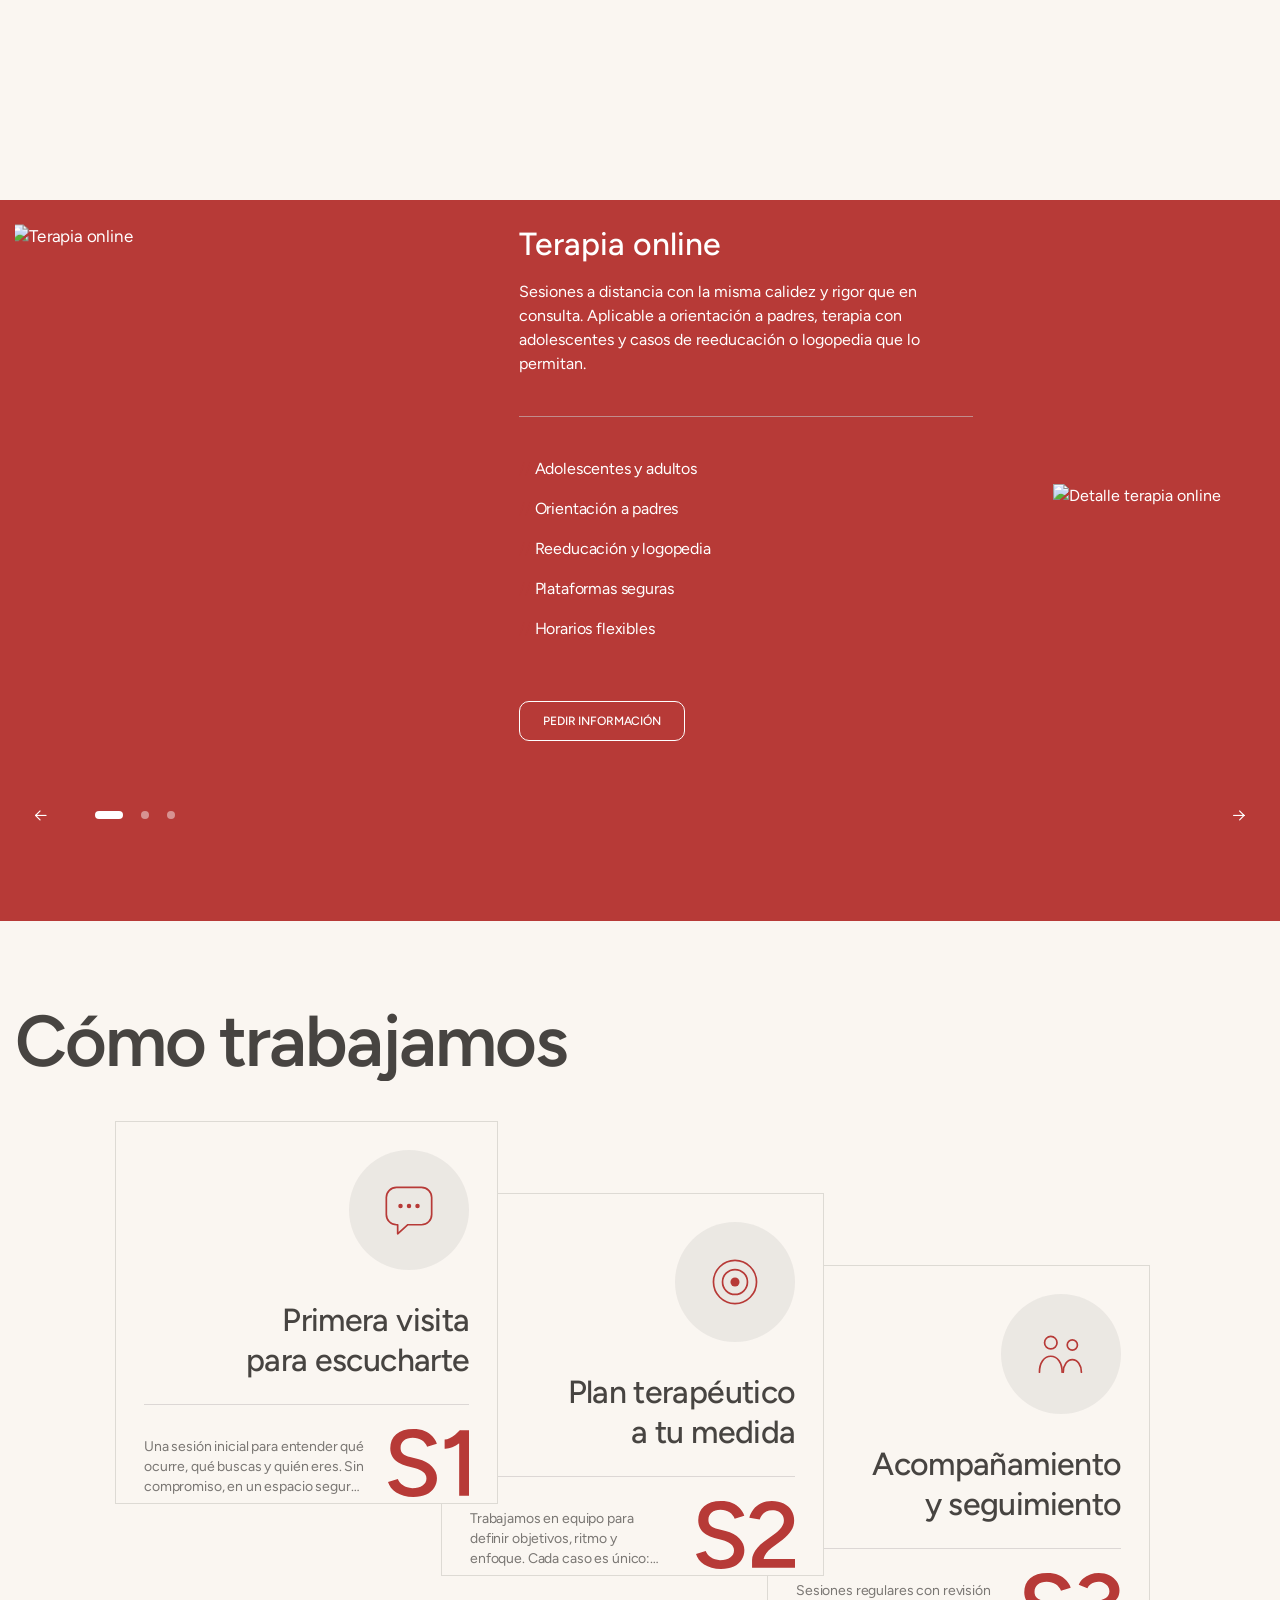
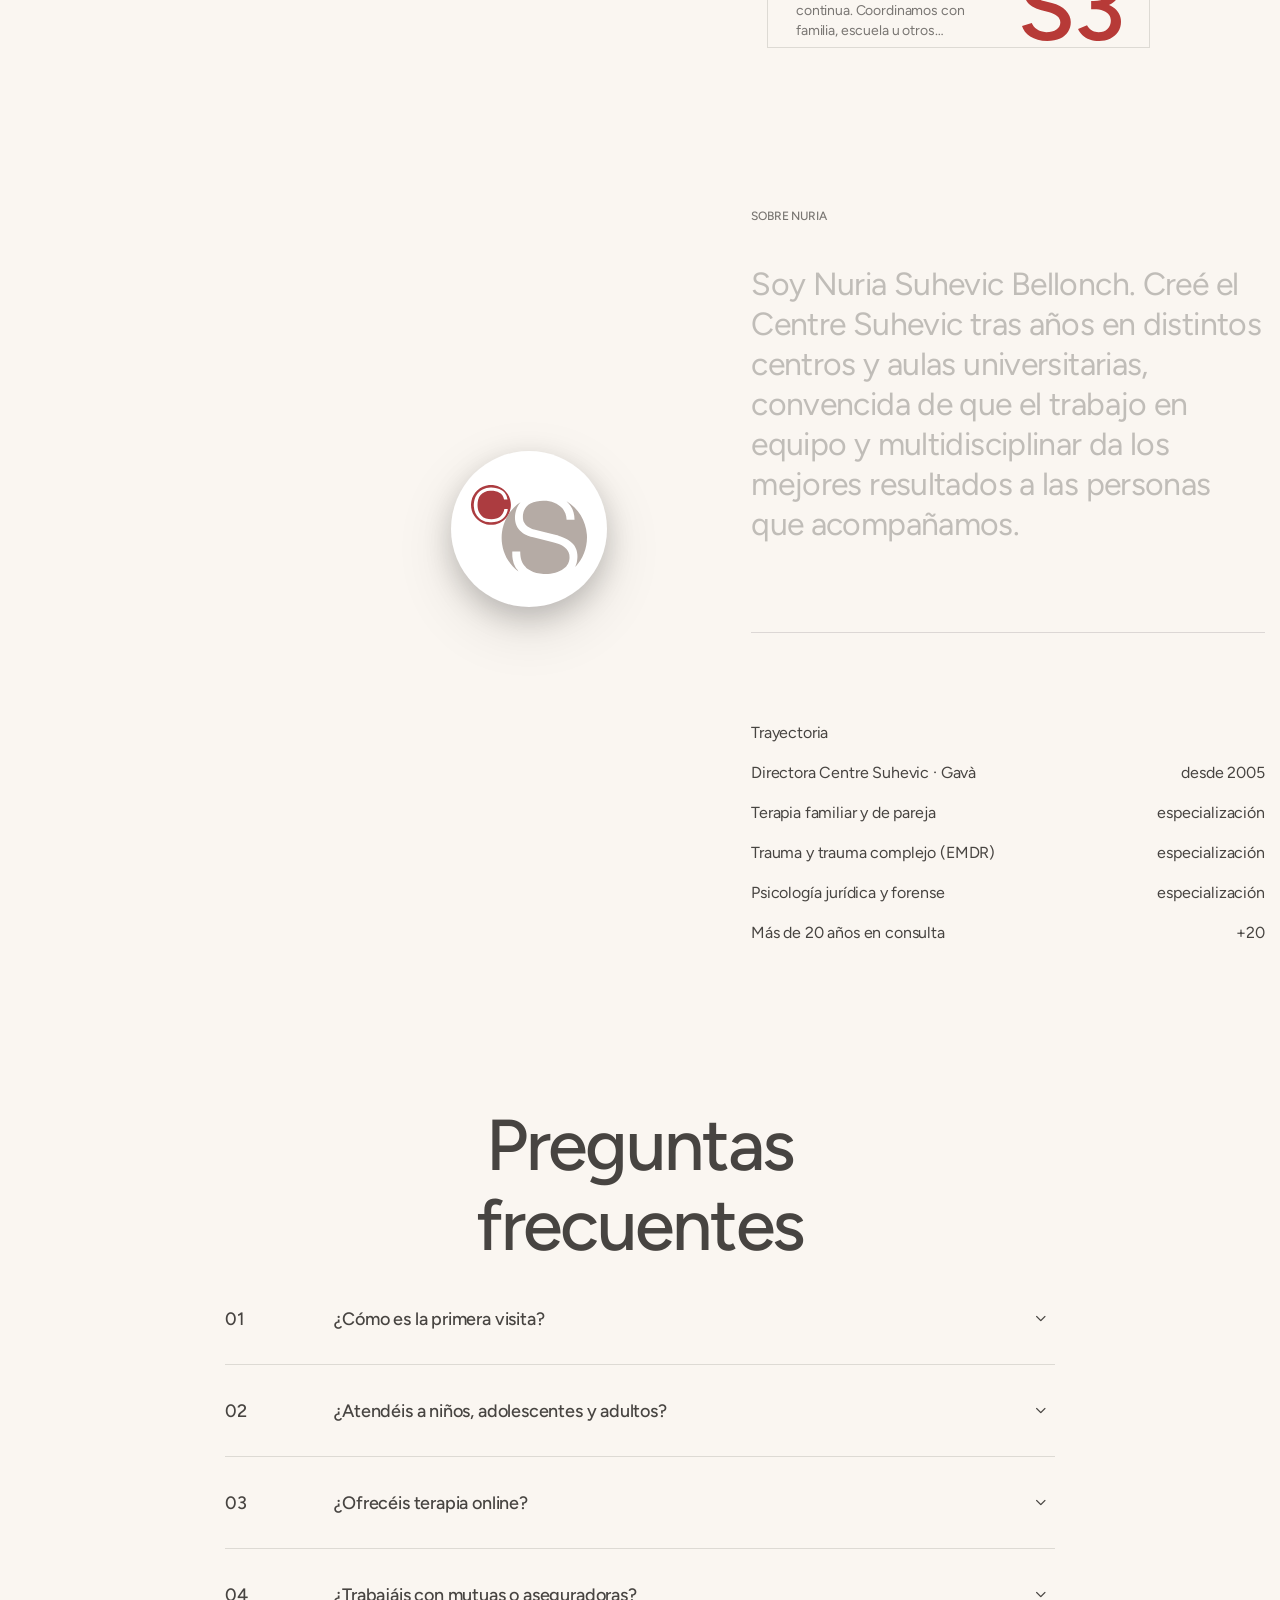
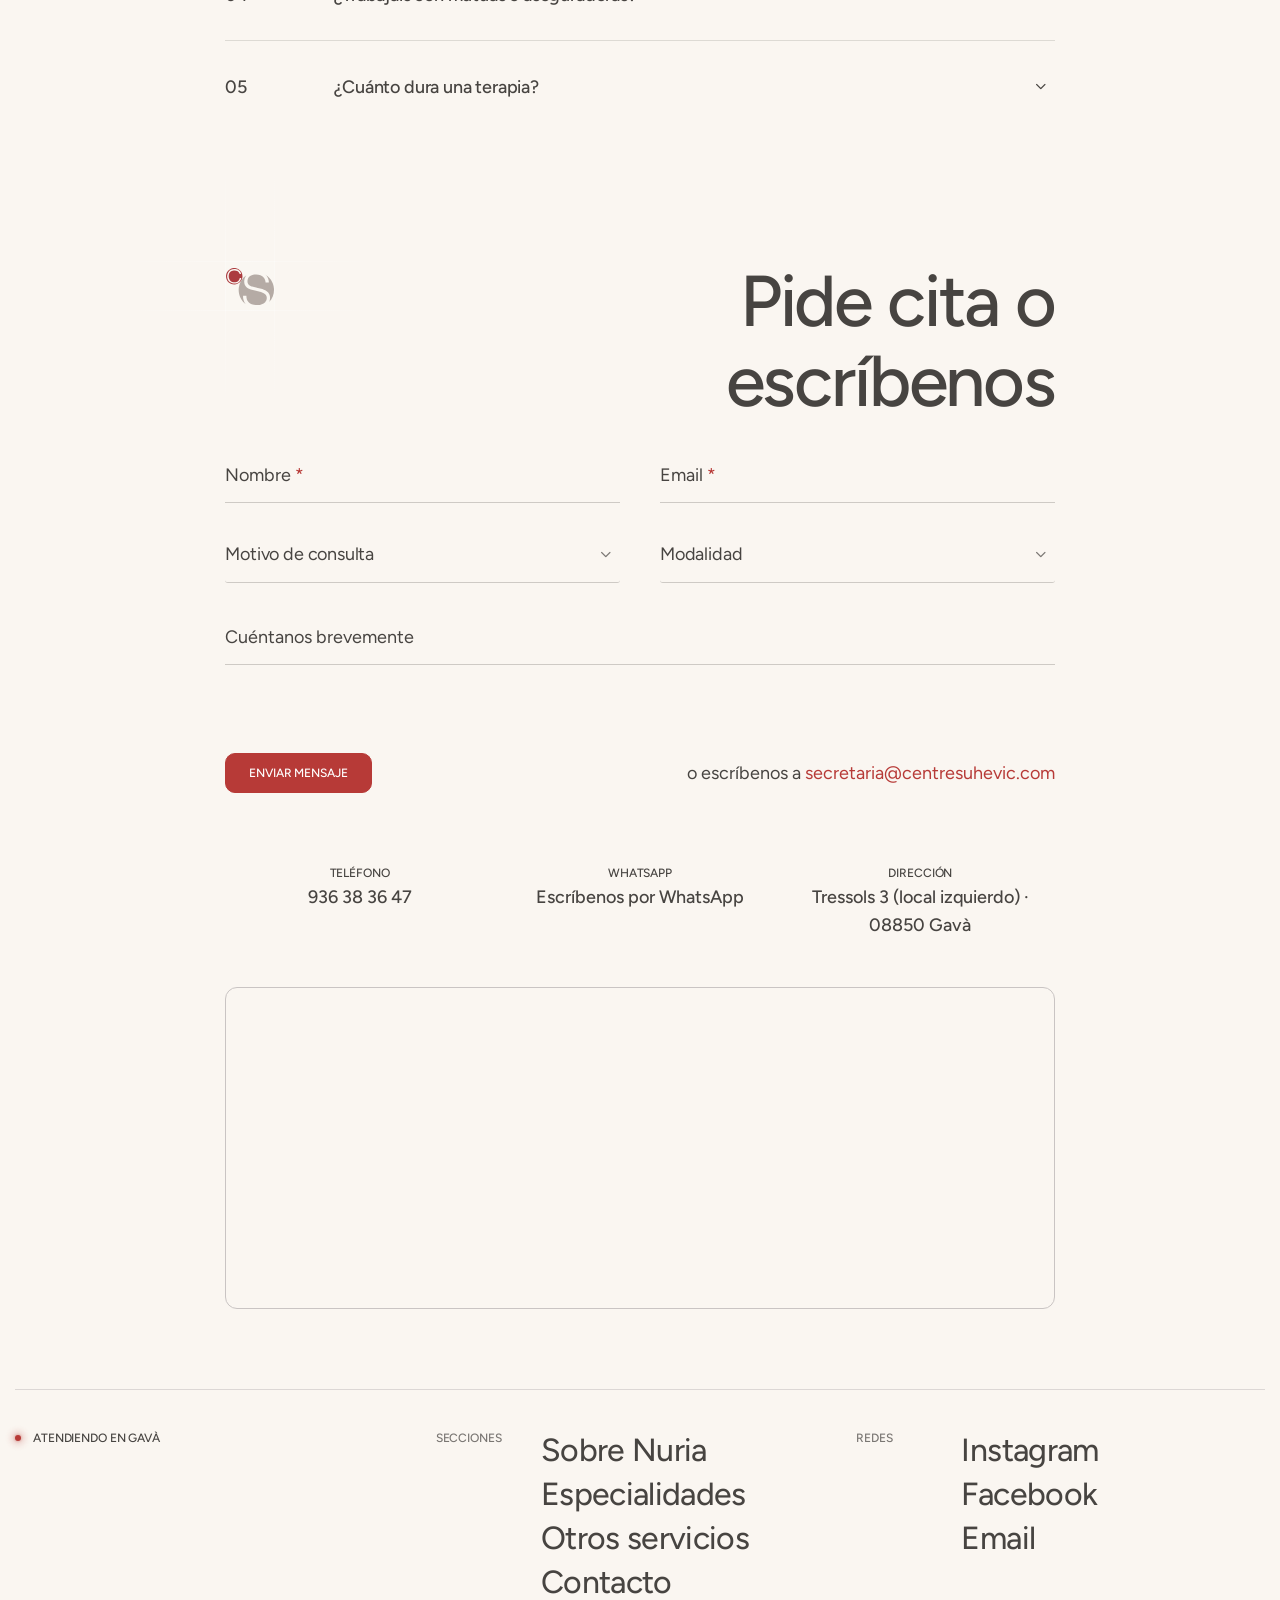
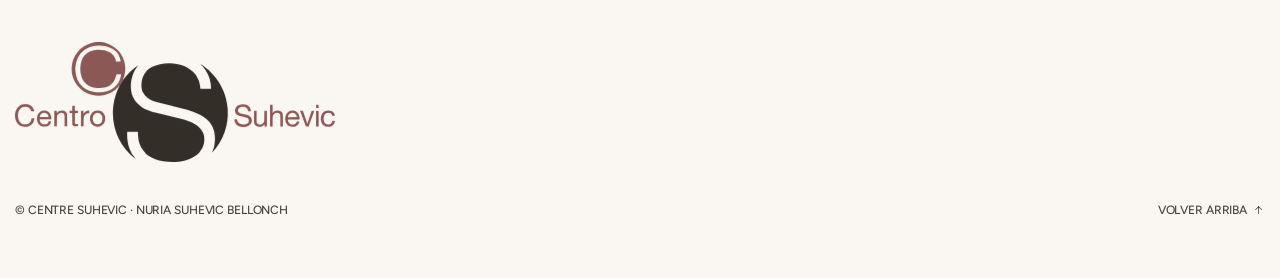
==== commit ef32aeba: "warnings + delete david" ====
--- a/index.html
+++ b/index.html
@@ -1,1152 +1,1152 @@
-<!DOCTYPE html>
-
-<!--[if IE 8]><html class="ie" xmlns="http://www.w3.org/1999/xhtml" xml:lang="es" lang="es"> <![endif]-->
-<!--[if (gte IE 9)|!(IE)]><!-->
-<html xmlns="http://www.w3.org/1999/xhtml" xml:lang="es" lang="es">
-<!--<![endif]-->
-
-<head>
-    <meta charset="utf-8">
-    <title>Centre Suhevic — Nuria Suhevic Bellonch · Psicología en Gavà</title>
-    <meta name="author" content="Centre Suhevic">
-    <meta name="viewport" content="width=device-width, initial-scale=1, maximum-scale=1">
-    <meta name="description"
-        content="Centre Suhevic, dirigido por Nuria Suhevic Bellonch en Gavà. Psicología clínica infanto-juvenil y adultos, psicopedagogía, logopedia, neuropsicología y psicología forense. Más de 20 años de experiencia.">
-    <meta property="og:title" content="Centre Suhevic — Nuria Suhevic Bellonch">
-    <meta property="og:description" content="Centro de psicología en Gavà. Atención clínica, psicopedagogía, logopedia, neuropsicología y psicología forense.">
-    <meta property="og:type" content="website">
-    <meta property="og:url" content="https://www.centresuhevic.com/">
-    <meta property="og:locale" content="es_ES">
-
-    <!-- font -->
-    <link rel="stylesheet" href="assets/fonts/fonts.css">
-    <link rel="stylesheet" href="assets/icon/icomoon/style.css">
-    <!-- css -->
-    <link rel="stylesheet" href="assets/css/bootstrap.min.css">
-    <link rel="stylesheet" href="assets/css/swiper-bundle.min.css">
-    <link rel="stylesheet" href="assets/css/animate.css">
-    <link rel="stylesheet" href="assets/css/odometer.min.css">
-    <link rel="stylesheet" href="assets/css/slick.css">
-    <link rel="stylesheet" href="assets/css/slick.theme.css">
-    <link rel="stylesheet" type="text/css" href="assets/css/styles.css">
-    <link rel="stylesheet" type="text/css" href="assets/css/suhevic.css">
-
-    <!-- Favicon and Touch Icons  -->
-    <link rel="icon" type="image/svg+xml" href="assets/logos/logosquared.svg">
-    <link rel="apple-touch-icon" href="assets/logos/logosquared.svg">
-    <meta name="theme-color" content="#ac3c40">
-</head>
-
-<body class="counter-scroll">
-    <canvas class="cursor-trail d-none d-xl-block" id="trail"></canvas>
-
-    <!-- Scroll Top -->
-    <button id="goTop">
-        <span class="border-progress"></span>
-        <span class="ic-wrap">
-            <span class="icon icon-arrow-caret-right"></span>
-        </span>
-    </button>
-    <!-- /Scroll Top -->
-
-    <!-- Preload -->
-    <div class="preloader overflow-hidden">
-        <div class="site-name"><img src="assets/logos/LogoSuhevic.svg" alt="Centre Suhevic" style="height:80px;width:auto;"></div>
-        <div class="preloader-gutters">
-            <div class="bar">
-                <div class="inner-bar"></div>
-            </div>
-            <div class="bar">
-                <div class="inner-bar"></div>
-            </div>
-            <div class="bar">
-                <div class="inner-bar"></div>
-            </div>
-            <div class="bar">
-                <div class="inner-bar"></div>
-            </div>
-            <div class="bar">
-                <div class="inner-bar"></div>
-            </div>
-            <div class="bar">
-                <div class="inner-bar"></div>
-            </div>
-            <div class="bar">
-                <div class="inner-bar"></div>
-            </div>
-            <div class="bar">
-                <div class="inner-bar"></div>
-            </div>
-        </div>
-    </div>
-    <!-- /Preload -->
-
-    <main id="wrapper">
-        <!-- Header -->
-        <header class="tf-header">
-            <div class="header-inner">
-                <div class="container">
-                    <div class="row">
-                        <div class="col-6 col-md-2">
-                            <a href="index.html" class="logo-site" title="Centre Suhevic">
-                                <img src="assets/logos/LogoSuhevic.svg" alt="Centre Suhevic" width="120" height="45" style="height:40px;width:auto;display:block;">
-                            </a>
-                        </div>
-                        <div class="col-7 d-none d-md-block">
-                            <div class="box-navigation">
-                                <ul class="nav-menu-main">
-                                    <li class="menu-item"><a href="#especialidadesScroll" class="item-link link text-caption"><span>01
-                                                /</span>ESPECIALIDADES</a></li>
-                                    <li class="menu-item"><a href="#serviciosScroll" class="item-link link text-caption"><span>02
-                                                /</span>SERVICIOS</a>
-                                    </li>
-                                    <li class="menu-item"><a href="#sobreScroll" class="item-link link text-caption"><span>03
-                                                /</span>SOBRE NURIA</a></li>
-                                    <li class="menu-item"><a href="#contactoScroll" class="item-link link text-caption"><span>04
-                                                /</span>CONTACTO</a>
-                                    </li>
-                                </ul>
-                            </div>
-                        </div>
-                        <div class="col-3 col-md-2 d-none d-sm-block">
-                            <div class="header-contact">
-                                <a href="mailto:secretaria@centresuhevic.com" class="link text-caption">SECRETARIA@CENTRESUHEVIC.COM</a>
-                                <p class="text-caption">
-                                    GAVÀ <span class="clock"></span>
-                                </p>
-                            </div>
-                        </div>
-                        <div class="col-6 col-sm-3 col-md-1 d-flex justify-content-end align-items-start">
-                            <button type="button" class="btn-mobile-menu open-mb-menu text-caption link" title="Abrir menú">
-                                <i class="icon icon-menu"></i>
-                                MENÚ
-                            </button>
-                        </div>
-                    </div>
-                </div>
-            </div>
-        </header>
-        <!-- /Header -->
-        <!-- Hero Banner -->
-        <div class="section-hero-v1">
-            <div class="overlay"></div>
-            <div class="bg-video">
-                <video muted autoplay loop playsinline preload="auto" poster="assets/images/home/Hero.png">
-                    <source src="assets/images/video/Hero.mp4" type="video/mp4">
-                </video>
-                <div class="video-overlay"></div>
-                <div class="video-overlay-2"></div>
-                <div class="video-overlay-2"></div>
-            </div>
-            <div class="content-wrap">
-                <div class="container">
-                    <div class="row">
-                        <div class="col-md-8">
-                            <div class="col-left">
-                                <ul class="tf-list vertical text-caption fw-medium ">
-                                    <li><a href="#especialidadesScroll" class="link effectFade fadeUp">PSICOLOGÍA CLÍNICA</a></li>
-                                    <li><a href="#especialidadesScroll" class="link effectFade fadeUp">PSICOPEDAGOGÍA · LOGOPEDIA</a></li>
-                                    <li><a href="#especialidadesScroll" class="link effectFade fadeUp">NEUROPSICOLOGÍA · FORENSE</a></li>
-                                </ul>
-                                <div class="davies-large">
-                                    <div class="effectFade fadeRotateX">
-                                        SUHEVIC<span class="text-primary">_</span>
-                                    </div>
-                                </div>
-                            </div>
-                        </div>
-                        <div class="col-md-4">
-                            <div class="col-right">
-                                <div class="top text-caption fw-medium d-flex justify-content-between align-items-center effectFade">
-                                    <p class="title text-has-dot ">
-                                        <span class="br-dot"></span>
-                                        ATENDIENDO EN GAVÀ
-                                    </p>
-                                    <span>
-                                        DESDE 2005
-                                    </span>
-                                </div>
-                                <div class="bot">
-                                    <p class="desc text-white-64 effectFade fadeRight view-visible">
-                                        Centro autorizado dirigido por Nuria Suhevic Bellonch. Más de 20 años acompañando a niños, adolescentes, adultos y familias en su proceso terapéutico, con un enfoque multidisciplinar y cercano.
-                                    </p>
-                                    <div class="effectFade fadeRight view-visible">
-                                        <a href="#contactoScroll" class="tf-btn ">
-                                            PEDIR CITA
-                                        </a>
-                                    </div>
-                                </div>
-                            </div>
-                        </div>
-                    </div>
-                </div>
-            </div>
-        </div>
-        <!-- /Hero Banner -->
-        <!-- Especialidades -->
-        <div class="section-selected-work flat-spacing pb-0" id="especialidadesScroll">
-            <div class="content-wrap-1 wrap-list-btn">
-                <div class="container">
-                    <div class="row">
-                        <div class="col-md-4">
-                            <div class="col-left mb-md-0">
-                                <p class="mini-title text-caption text-white-64 effectFade fadeUp">
-                                    ESPECIALIDADES
-                                </p>
-                                <div class="position-relative effectFade fadeUp no-div">
-                                    <div class="slick-nav">
-                                        <!-- Clone 1 -->
-                                        <div>
-                                            <p class="text-slide text-display-2 fw-semibold">Clínica</p>
-                                        </div>
-                                        <div>
-                                            <p class="text-slide text-display-2 fw-semibold">Psicopedagogía</p>
-                                        </div>
-                                        <div>
-                                            <p class="text-slide text-display-2 fw-semibold">Logopedia</p>
-                                        </div>
-                                        <div>
-                                            <p class="text-slide text-display-2 fw-semibold">Forense</p>
-                                        </div>
-                                        <div>
-                                            <p class="text-slide text-display-2 fw-semibold">Neuropsicología</p>
-                                        </div>
-                                        <!-- Clone 2 -->
-                                        <div>
-                                            <p class="text-slide text-display-2 fw-semibold">Clínica</p>
-                                        </div>
-                                        <div>
-                                            <p class="text-slide text-display-2 fw-semibold">Psicopedagogía</p>
-                                        </div>
-                                        <div>
-                                            <p class="text-slide text-display-2 fw-semibold">Logopedia</p>
-                                        </div>
-                                        <div>
-                                            <p class="text-slide text-display-2 fw-semibold">Forense</p>
-                                        </div>
-                                        <div>
-                                            <p class="text-slide text-display-2 fw-semibold">Neuropsicología</p>
-                                        </div>
-                                    </div>
-                                    <div class="image-award">
-                                        <img loading="lazy" width="80" height="80" src="assets/images/item/award.svg" alt="Insignia">
-                                    </div>
-                                </div>
-                            </div>
-                        </div>
-                        <div class="col-md-8">
-                            <div class="col-right">
-                                <!-- TODO: Reemplazar imágenes work-1..5.jpg por fotos del centro/consultas -->
-                                <div class="slick-for">
-                                    <!-- Clone 1 -->
-                                    <div>
-                                        <div class="image effectFade fadeZoom">
-                                            <img src="https://images.unsplash.com/photo-1573497019940-1c28c88b4f3e?w=1296&h=648&fit=crop&q=80" alt="Psicología clínica">
-                                        </div>
-                                    </div>
-                                    <div>
-                                        <div class="image">
-                                            <img src="https://images.unsplash.com/photo-1503676260728-1c00da094a0b?w=1296&h=648&fit=crop&q=80" alt="Psicopedagogía">
-                                        </div>
-                                    </div>
-                                    <div>
-                                        <div class="image">
-                                            <img src="https://images.unsplash.com/photo-1588776814546-1ffcf47267a5?w=1296&h=648&fit=crop&q=80" alt="Logopedia">
-                                        </div>
-                                    </div>
-                                    <div>
-                                        <div class="image">
-                                            <img src="https://images.unsplash.com/photo-1589994965851-a8f479c573a9?w=1296&h=648&fit=crop&q=80" alt="Psicología forense">
-                                        </div>
-                                    </div>
-                                    <div>
-                                        <div class="image">
-                                            <img src="https://images.unsplash.com/photo-1559757148-5c350d0d3c56?w=1296&h=648&fit=crop&q=80" alt="Neuropsicología">
-                                        </div>
-                                    </div>
-                                    <!-- Clone 2 -->
-                                    <div>
-                                        <div class="image">
-                                            <img src="https://images.unsplash.com/photo-1573497019940-1c28c88b4f3e?w=1296&h=648&fit=crop&q=80" alt="Psicología clínica">
-                                        </div>
-                                    </div>
-                                    <div>
-                                        <div class="image">
-                                            <img src="https://images.unsplash.com/photo-1503676260728-1c00da094a0b?w=1296&h=648&fit=crop&q=80" alt="Psicopedagogía">
-                                        </div>
-                                    </div>
-                                    <div>
-                                        <div class="image">
-                                            <img src="https://images.unsplash.com/photo-1588776814546-1ffcf47267a5?w=1296&h=648&fit=crop&q=80" alt="Logopedia">
-                                        </div>
-                                    </div>
-                                    <div>
-                                        <div class="image">
-                                            <img src="https://images.unsplash.com/photo-1589994965851-a8f479c573a9?w=1296&h=648&fit=crop&q=80" alt="Psicología forense">
-                                        </div>
-                                    </div>
-                                    <div>
-                                        <div class="image">
-                                            <img src="https://images.unsplash.com/photo-1559757148-5c350d0d3c56?w=1296&h=648&fit=crop&q=80" alt="Neuropsicología">
-                                        </div>
-                                    </div>
-                                </div>
-                            </div>
-                        </div>
-                    </div>
-                </div>
-            </div>
-            <div class="content-wrap-2">
-                <div class="container position-relative z-5">
-                    <div class="row">
-                        <div class="col-md-4">
-                            <ul class="work-tag">
-                                <!-- Clone 1 -->
-                                <li>
-                                    <div class="group-btn">
-                                        <a href="#contactoScroll" class="tf-btn style-2">INFANTO-JUVENIL</a>
-                                        <a href="#contactoScroll" class="tf-btn style-2">ADULTOS</a>
-                                        <a href="#contactoScroll" class="tf-btn style-2">FAMILIAS</a>
-                                    </div>
-                                </li>
-                                <li>
-                                    <div class="group-btn">
-                                        <a href="#contactoScroll" class="tf-btn style-2">APRENDIZAJE</a>
-                                        <a href="#contactoScroll" class="tf-btn style-2">REEDUCACIÓN</a>
-                                    </div>
-                                </li>
-                                <li>
-                                    <div class="group-btn">
-                                        <a href="#contactoScroll" class="tf-btn style-2">LENGUAJE</a>
-                                        <a href="#contactoScroll" class="tf-btn style-2">HABLA · VOZ</a>
-                                    </div>
-                                </li>
-                                <li>
-                                    <div class="group-btn">
-                                        <a href="#contactoScroll" class="tf-btn style-2">PERITAJES</a>
-                                        <a href="#contactoScroll" class="tf-btn style-2">ASESORAMIENTO</a>
-                                    </div>
-                                </li>
-                                <li>
-                                    <div class="group-btn">
-                                        <a href="#contactoScroll" class="tf-btn style-2">ESTIMULACIÓN COGNITIVA</a>
-                                        <a href="#contactoScroll" class="tf-btn style-2">DAÑO CEREBRAL</a>
-                                    </div>
-                                </li>
-                                <!-- Clone 2 -->
-                                <li>
-                                    <div class="group-btn">
-                                        <a href="#contactoScroll" class="tf-btn style-2">INFANTO-JUVENIL</a>
-                                        <a href="#contactoScroll" class="tf-btn style-2">ADULTOS</a>
-                                        <a href="#contactoScroll" class="tf-btn style-2">FAMILIAS</a>
-                                    </div>
-                                </li>
-                                <li>
-                                    <div class="group-btn">
-                                        <a href="#contactoScroll" class="tf-btn style-2">APRENDIZAJE</a>
-                                        <a href="#contactoScroll" class="tf-btn style-2">REEDUCACIÓN</a>
-                                    </div>
-                                </li>
-                                <li>
-                                    <div class="group-btn">
-                                        <a href="#contactoScroll" class="tf-btn style-2">LENGUAJE</a>
-                                        <a href="#contactoScroll" class="tf-btn style-2">HABLA · VOZ</a>
-                                    </div>
-                                </li>
-                                <li>
-                                    <div class="group-btn">
-                                        <a href="#contactoScroll" class="tf-btn style-2">PERITAJES</a>
-                                        <a href="#contactoScroll" class="tf-btn style-2">ASESORAMIENTO</a>
-                                    </div>
-                                </li>
-                                <li>
-                                    <div class="group-btn">
-                                        <a href="#contactoScroll" class="tf-btn style-2">ESTIMULACIÓN COGNITIVA</a>
-                                        <a href="#contactoScroll" class="tf-btn style-2">DAÑO CEREBRAL</a>
-                                    </div>
-                                </li>
-                            </ul>
-                        </div>
-                        <div class="col-6 col-md-4">
-                            <div class="group-btn-slider">
-                                <div class="btn-nav-swiper cs-pointer text-caption fw-medium link nav-prev-swiper">
-                                    <i class="icon icon-arrow-long-left"></i>
-                                    ANT
-                                </div>
-                                <div class="btn-nav-swiper cs-pointer text-caption fw-medium link nav-next-swiper">
-                                    SIG
-                                    <i class="icon icon-arrow-long-right"></i>
-                                </div>
-                            </div>
-                        </div>
-                        <div class="col-6 col-md-4">
-                            <div class="col-right">
-                                <p class="text-display-2 letter-space--3 fw-semibold">
-                                    +<span class="text-primary">20</span>
-                                </p>
-                            </div>
-                        </div>
-                    </div>
-                </div>
-            </div>
-        </div>
-        <!-- /Especialidades -->
-        <!-- Otros servicios -->
-        <section class="section-service-2 overflow-hidden flat-spacing" id="serviciosScroll">
-
-            <div class="container">
-                <div class="s-header s-header-scroll">
-                    <h2 class="text-display-2 fw-semibold effectFade fadeUp">
-                        Otros servicios
-                    </h2>
-                </div>
-            </div>
-            <div class="container">
-                <div class="swiper swiper-services">
-                    <div class="swiper-wrapper">
-                        <div class="swiper-slide">
-                    <div class="wg-service-2">
-                        <div class="main-image">
-                            <div class="image">
-                                <img loading="lazy" width="424" height="530" src="https://images.unsplash.com/photo-1591197172062-c718f82aba20?w=424&h=530&fit=crop&q=80" alt="Terapia online">
-                            </div>
-                        </div>
-                        <div class="center">
-                            <h5 class="title">
-                                Terapia online
-                            </h5>
-                            <p class="desc">
-                                Sesiones a distancia con la misma calidez y rigor que en consulta. Aplicable a orientación a padres, terapia con adolescentes y casos de reeducación o logopedia que lo permitan.
-                            </p>
-                            <div class="br-line d-flex"></div>
-                            <ul class="tf-list vertical">
-                                <li class="letter-space--1">
-                                    <span class="text-primary">//</span> Adolescentes y adultos
-                                </li>
-                                <li class="letter-space--1">
-                                    <span class="text-primary">//</span> Orientación a padres
-                                </li>
-                                <li class="letter-space--1">
-                                    <span class="text-primary">//</span> Reeducación y logopedia
-                                </li>
-                                <li class="letter-space--1">
-                                    <span class="text-primary">//</span> Plataformas seguras
-                                </li>
-                                <li class="letter-space--1">
-                                    <span class="text-primary">//</span> Horarios flexibles
-                                </li>
-                            </ul>
-                            <a href="#contactoScroll" class="tf-btn">
-                                PEDIR INFORMACIÓN
-                            </a>
-                        </div>
-                        <div class="image-simu">
-                        </div>
-                        <div class="image-2">
-                            <img loading="lazy" width="212" height="265" src="https://images.unsplash.com/photo-1611162617474-5b21e879e113?w=212&h=265&fit=crop&q=80" alt="Detalle terapia online">
-                        </div>
-                    </div>
-                        </div>
-                        <div class="swiper-slide">
-                    <div class="wg-service-2">
-                        <div class="main-image">
-                            <div class="image">
-                                <img loading="lazy" width="424" height="530" src="https://images.unsplash.com/photo-1573497620053-ea5300f94f21?w=424&h=530&fit=crop&q=80" alt="Terapia de grupos">
-                            </div>
-                        </div>
-                        <div class="center">
-                            <h5 class="title">
-                                Terapia de grupos
-                            </h5>
-                            <p class="desc">
-                                Espacios grupales reducidos donde compartir herramientas, contraste y aprendizaje. Diseñados con objetivos concretos para niños, adolescentes y adultos.
-                            </p>
-                            <div class="br-line d-flex"></div>
-                            <ul class="tf-list vertical">
-                                <li class="letter-space--1">
-                                    <span class="text-primary">//</span> Habilidades sociales (TEA · TDAH)
-                                </li>
-                                <li class="letter-space--1">
-                                    <span class="text-primary">//</span> Autoestima y dependencia emocional
-                                </li>
-                                <li class="letter-space--1">
-                                    <span class="text-primary">//</span> Gestión del estrés
-                                </li>
-                                <li class="letter-space--1">
-                                    <span class="text-primary">//</span> Resolución de conflictos
-                                </li>
-                                <li class="letter-space--1">
-                                    <span class="text-primary">//</span> Técnicas de estudio y comprensión lectora
-                                </li>
-                            </ul>
-                            <a href="#contactoScroll" class="tf-btn">
-                                PEDIR INFORMACIÓN
-                            </a>
-                        </div>
-                        <div class="image-simu">
-                        </div>
-                        <div class="image-2">
-                            <img loading="lazy" width="212" height="265" src="https://images.unsplash.com/photo-1529390079861-591de354faf5?w=212&h=265&fit=crop&q=80" alt="Detalle terapia de grupos">
-                        </div>
-                    </div>
-                        </div>
-                        <div class="swiper-slide">
-                    <div class="wg-service-2">
-                        <div class="main-image">
-                            <div class="image">
-                                <img loading="lazy" width="424" height="530" src="https://images.unsplash.com/photo-1602252859876-da78db7e2f4f?w=424&h=530&fit=crop&q=80" alt="Orientación a padres">
-                            </div>
-                        </div>
-                        <div class="center">
-                            <h5 class="title">
-                                Orientación a padres
-                            </h5>
-                            <p class="desc">
-                                Un espacio de encuentro, análisis y reflexión entre un experto en psicología y el padre, madre o tutor/a del menor para acompañar mejor su proceso.
-                            </p>
-                            <div class="br-line d-flex"></div>
-                            <ul class="tf-list vertical">
-                                <li class="letter-space--1">
-                                    <span class="text-primary">//</span> Pautas concretas
-                                </li>
-                                <li class="letter-space--1">
-                                    <span class="text-primary">//</span> Comunicación familiar
-                                </li>
-                                <li class="letter-space--1">
-                                    <span class="text-primary">//</span> Manejo de conducta
-                                </li>
-                                <li class="letter-space--1">
-                                    <span class="text-primary">//</span> Apoyo en diagnósticos
-                                </li>
-                                <li class="letter-space--1">
-                                    <span class="text-primary">//</span> Coordinación con escuela
-                                </li>
-                            </ul>
-                            <a href="#contactoScroll" class="tf-btn">
-                                PEDIR INFORMACIÓN
-                            </a>
-                        </div>
-                        <div class="image-simu">
-                        </div>
-                    </div>
-                        </div>
-                    </div>
-                    <div class="services-controls">
-                        <button type="button" class="services-prev" aria-label="Anterior"><i class="icon icon-arrow-long-left"></i></button>
-                        <div class="services-pagination"></div>
-                        <button type="button" class="services-next" aria-label="Siguiente"><i class="icon icon-arrow-long-right"></i></button>
-                    </div>
-                </div>
-            </div>
-        </section>
-        <!-- /Otros servicios -->
-        <!-- Process -->
-        <section class="section-process flat-spacing">
-            <div class="container">
-                <div class="s-header">
-                    <h2 class="title text-display-2 letter-space--3 fw-semibold effectFade fadeUp">
-                        Cómo trabajamos
-                    </h2>
-                </div>
-                <div class="process-list">
-                    <div dir="ltr" class="swiper swiper-process">
-                        <div class="swiper-wrapper">
-                            <!-- item 1 -->
-                            <div class="swiper-slide effectFade fadeUp no-div">
-                                <div class="wg-process">
-                                    <div class="bg-img"></div>
-                                    <div class="content position-relative z-5">
-                                        <div class="img-icon">
-                                            <svg width="80" height="80" viewBox="0 0 120 120" fill="none" xmlns="http://www.w3.org/2000/svg" aria-hidden="true">
-                                                <path d="M20 38 C20 28 28 20 38 20 H82 C92 20 100 28 100 38 V68 C100 78 92 86 82 86 H58 L40 102 V86 H38 C28 86 20 78 20 68 Z" stroke="currentColor" stroke-width="3" stroke-linejoin="round"/>
-                                                <circle cx="45" cy="53" r="4" fill="currentColor"/>
-                                                <circle cx="60" cy="53" r="4" fill="currentColor"/>
-                                                <circle cx="75" cy="53" r="4" fill="currentColor"/>
-                                            </svg>
-                                        </div>
-
-                                        <div>
-                                            <h5 class="title letter-space--2">
-                                                <a href="#contactoScroll" class="link">
-                                                    Primera visita <br class="d-none d-sm-block">
-                                                    para escucharte
-                                                </a>
-                                            </h5>
-                                            <div class="br-line"></div>
-                                            <div class="bot">
-                                                <div class="img-item">
-                                                    <img loading="lazy" width="81" height="68" src="assets/images/item/S1.svg" alt="Paso 1">
-                                                </div>
-                                                <p class="desc text-body-3 letter-space--1 text-white-64">
-                                                    Una sesión inicial para entender qué ocurre, qué buscas y quién eres. Sin compromiso, en un espacio seguro y confidencial.
-                                                </p>
-                                            </div>
-                                        </div>
-                                    </div>
-                                </div>
-                            </div>
-                            <!-- item 2 -->
-                            <div class="swiper-slide effectFade fadeUp no-div">
-                                <div class="wg-process">
-                                    <div class="bg-img"></div>
-                                    <div class="content position-relative z-5">
-                                        <div class="img-icon">
-                                            <svg width="80" height="80" viewBox="0 0 120 120" fill="none" xmlns="http://www.w3.org/2000/svg" aria-hidden="true">
-                                                <circle cx="60" cy="60" r="38" stroke="currentColor" stroke-width="3"/>
-                                                <circle cx="60" cy="60" r="22" stroke="currentColor" stroke-width="3"/>
-                                                <circle cx="60" cy="60" r="8" fill="currentColor"/>
-                                            </svg>
-                                        </div>
-
-                                        <div>
-                                            <h5 class="title letter-space--2">
-                                                <a href="#contactoScroll" class="link">
-                                                    Plan terapéutico<br class="d-none d-sm-block">
-                                                    a tu medida
-                                                </a>
-                                            </h5>
-                                            <div class="br-line"></div>
-                                            <div class="bot">
-                                                <div class="img-item">
-                                                    <img loading="lazy" width="99" height="68" src="assets/images/item/S2.svg" alt="Paso 2">
-                                                </div>
-                                                <p class="desc text-body-3 letter-space--1 text-white-64">
-                                                    Trabajamos en equipo para definir objetivos, ritmo y enfoque. Cada caso es único: clínica, psicopedagogía o logopedia, y combinaciones cuando hace falta.
-                                                </p>
-                                            </div>
-                                        </div>
-                                    </div>
-                                </div>
-                            </div>
-                            <!-- item 3 -->
-                            <div class="swiper-slide effectFade fadeUp no-div">
-                                <div class="wg-process">
-                                    <div class="bg-img"></div>
-                                    <div class="content position-relative z-5">
-                                        <div class="img-icon">
-                                            <svg width="80" height="80" viewBox="0 0 120 120" fill="none" xmlns="http://www.w3.org/2000/svg" aria-hidden="true">
-                                                <circle cx="42" cy="40" r="11" stroke="currentColor" stroke-width="3"/>
-                                                <path d="M22 92 C22 76 30 64 42 64 C54 64 62 76 62 92" stroke="currentColor" stroke-width="3" stroke-linecap="round"/>
-                                                <circle cx="80" cy="44" r="9" stroke="currentColor" stroke-width="3"/>
-                                                <path d="M64 92 C64 80 71 70 80 70 C89 70 96 80 96 92" stroke="currentColor" stroke-width="3" stroke-linecap="round"/>
-                                            </svg>
-                                        </div>
-
-                                        <div>
-                                            <h5 class="title letter-space--2">
-                                                <a href="#contactoScroll" class="link">
-                                                    Acompañamiento<br class="d-none d-sm-block">
-                                                    y seguimiento
-                                                </a>
-                                            </h5>
-                                            <div class="br-line"></div>
-                                            <div class="bot">
-                                                <div class="img-item">
-                                                    <img loading="lazy" width="99" height="68" src="assets/images/item/S3.svg" alt="Paso 3">
-                                                </div>
-                                                <p class="desc text-body-3 letter-space--1 text-white-64">
-                                                    Sesiones regulares con revisión continua. Coordinamos con familia, escuela u otros profesionales si el proceso lo requiere, hasta cerrar el cambio.
-                                                </p>
-                                            </div>
-                                        </div>
-                                    </div>
-                                </div>
-                            </div>
-                        </div>
-                        <div class="sw-dot-default tf-pag-nav justify-content-center d-xl-none"></div>
-                    </div>
-                </div>
-            </div>
-        </section>
-        <!-- /Process -->
-        <!-- Sobre Nuria -->
-        <section class="section-about-me flat-spacing" id="sobreScroll">
-            <div class="s-img-bg">
-                <!-- TODO: Reemplazar bg-about.jpg por foto del centro o consulta -->
-                <img loading="lazy" width="1440" height="906" src="assets/images/section/bg-about.jpg" alt="Centre Suhevic">
-            </div>
-            <div class="container position-relative z-5">
-                <div class="row">
-                    <div class="col-lg-5">
-                        <div class="col-left mb-lg-0">
-                            <div class="davies-video">
-                                <video class="video" muted autoplay loop playsinline preload="auto">
-                                    <source src="assets/images/video/NURIA_CLOSE.mp4" type="video/mp4">
-                                </video>
-                            </div>
-                           
-                            <div class="badget">
-                                <img loading="lazy" width="156" height="156" src="assets/logos/logosquared.svg" alt="Centre Suhevic">
-                            </div>
-                        </div>
-                    </div>
-                    <div class="offset-lg-1 col-lg-6 offset-xl-2 col-xl-5">
-                        <div class="col-right">
-                            <h6 class="mini-title text-caption text-white-64">
-                                SOBRE NURIA
-                            </h6>
-                            <div class="text-color-change">
-                                <h5 class="desc letter-space--2 fw-normal ">
-                                    Soy Nuria Suhevic Bellonch. Creé el Centre Suhevic tras años en distintos centros y aulas universitarias, convencida de que el trabajo en equipo y multidisciplinar da los mejores resultados a las personas que acompañamos.
-                                </h5>
-                            </div>
-                            <div class="br-line"></div>
-                            <ul class="experience-list overflow-hidden">
-                                <li>Trayectoria</li>
-                                <li class="effectFade fadeRight">
-                                    <p class="exp_name">Directora Centre Suhevic · Gavà</p>
-                                    <p class="exp_year">desde 2005</p>
-                                </li>
-                                <li class="effectFade fadeRight">
-                                    <p class="exp_name">Terapia familiar y de pareja</p>
-                                    <p class="exp_year">especialización</p>
-                                </li>
-                                <li class="effectFade fadeRight">
-                                    <p class="exp_name">Trauma y trauma complejo (EMDR)</p>
-                                    <p class="exp_year">especialización</p>
-                                </li>
-                                <li class="effectFade fadeRight">
-                                    <p class="exp_name">Psicología jurídica y forense</p>
-                                    <p class="exp_year">especialización</p>
-                                </li>
-                                <li class="effectFade fadeRight">
-                                    <p class="exp_name">Más de 20 años en consulta</p>
-                                    <p class="exp_year">+20</p>
-                                </li>
-                            </ul>
-                        </div>
-                    </div>
-                </div>
-            </div>
-        </section>
-        <!-- /Sobre Nuria -->
-        <!-- Faq -->
-        <section class="section-faq flat-spacing">
-            <div class="container">
-                <div class="s-header d-block">
-                    <h2 class="text-display-2 letter-space--3 text-center effectFade fadeUp">
-                        Preguntas <br>
-                        frecuentes
-                    </h2>
-                </div>
-                <div class="row">
-                    <div class="col-lg-8 mx-auto">
-                        <div class="accordion-faq_list" id="accordion-faq_list">
-                            <div class="accordion-faq_item" role="presentation">
-                                <div class="accordion-action text-body-1 letter-space--1 fw-medium collapsed" data-bs-target="#faq-1" role="button"
-                                    data-bs-toggle="collapse" aria-controls="faq-1" aria-expanded="true">
-                                    <span class="accordion-order">01</span>
-                                    <p class="accordion-text">¿Cómo es la primera visita?</p>
-                                    <div class="ic-wrap d-flex">
-                                        <i class="icon icon-arrow-caret-down fs-10"></i>
-                                    </div>
-                                </div>
-                                <div id="faq-1" class="collapse" data-bs-parent="#accordion-faq_list">
-                                    <p class="accordion-content">
-                                        Es una sesión de toma de contacto en la que escuchamos qué te trae al centro, te explicamos cómo trabajamos y, si lo deseas, marcamos los siguientes pasos. Sin compromiso.
-                                    </p>
-                                </div>
-                            </div>
-                            <div class="accordion-faq_item" role="presentation">
-                                <div class="accordion-action text-body-1 letter-space--1 fw-medium collapsed" data-bs-target="#faq-2" role="button"
-                                    data-bs-toggle="collapse" aria-controls="faq-2" aria-expanded="false">
-                                    <span class="accordion-order">02</span>
-                                    <p class="accordion-text">¿Atendéis a niños, adolescentes y adultos?</p>
-                                    <div class="ic-wrap d-flex">
-                                        <i class="icon icon-arrow-caret-down fs-10"></i>
-                                    </div>
-                                </div>
-                                <div id="faq-2" class="collapse" data-bs-parent="#accordion-faq_list">
-                                    <p class="accordion-content">
-                                        Sí. Somos un equipo multidisciplinar especializado en intervención infanto-juvenil, adultos y familias, en castellano, catalán, inglés y francés.
-                                    </p>
-                                </div>
-                            </div>
-                            <div class="accordion-faq_item" role="presentation">
-                                <div class="accordion-action text-body-1 letter-space--1 fw-medium collapsed" data-bs-target="#faq-3" role="button"
-                                    data-bs-toggle="collapse" aria-controls="faq-3" aria-expanded="false">
-                                    <span class="accordion-order">03</span>
-                                    <p class="accordion-text">¿Ofrecéis terapia online?</p>
-                                    <div class="ic-wrap d-flex">
-                                        <i class="icon icon-arrow-caret-down fs-10"></i>
-                                    </div>
-                                </div>
-                                <div id="faq-3" class="collapse" data-bs-parent="#accordion-faq_list">
-                                    <p class="accordion-content">
-                                        Sí, en plataforma segura. Es una opción válida para orientación a padres, terapia con adolescentes y adultos, y casos de reeducación o logopedia que lo permitan.
-                                    </p>
-                                </div>
-                            </div>
-                            <div class="accordion-faq_item" role="presentation">
-                                <div class="accordion-action text-body-1 letter-space--1 fw-medium collapsed" data-bs-target="#faq-4" role="button"
-                                    data-bs-toggle="collapse" aria-controls="faq-4" aria-expanded="false">
-                                    <span class="accordion-order">04</span>
-                                    <p class="accordion-text">¿Trabajáis con mutuas o aseguradoras?</p>
-                                    <div class="ic-wrap d-flex">
-                                        <i class="icon icon-arrow-caret-down fs-10"></i>
-                                    </div>
-                                </div>
-                                <div id="faq-4" class="collapse" data-bs-parent="#accordion-faq_list">
-                                    <p class="accordion-content">
-                                        <!-- TODO: Confirmar con Nuria si se trabaja con mutuas y cuáles. Ajustar respuesta. -->
-                                        Consúltanos al pedir cita: te informaremos de las condiciones, coberturas y vías disponibles según tu caso.
-                                    </p>
-                                </div>
-                            </div>
-                            <div class="accordion-faq_item" role="presentation">
-                                <div class="accordion-action text-body-1 letter-space--1 fw-medium collapsed" data-bs-target="#faq-5" role="button"
-                                    data-bs-toggle="collapse" aria-controls="faq-5" aria-expanded="false">
-                                    <span class="accordion-order">05</span>
-                                    <p class="accordion-text">¿Cuánto dura una terapia?</p>
-                                    <div class="ic-wrap d-flex">
-                                        <i class="icon icon-arrow-caret-down fs-10"></i>
-                                    </div>
-                                </div>
-                                <div id="faq-5" class="collapse" data-bs-parent="#accordion-faq_list">
-                                    <p class="accordion-content">
-                                        Cada caso es distinto. Tras la primera visita estimamos un plan con frecuencia y duración orientativas, que se revisa periódicamente. La idea siempre es que el proceso te dé autonomía, no dependencia.
-                                    </p>
-                                </div>
-                            </div>
-                        </div>
-                    </div>
-                </div>
-            </div>
-        </section>
-        <!-- /Faq -->
-        <!-- Contacto -->
-        <section class="section-cta flat-spacing" id="contactoScroll">
-            <div class="bg-img">
-                <img loading="lazy" width="310" height="310" src="assets/logos/logosquared.svg" alt="Centre Suhevic">
-            </div>
-            <div class="s-header d-block">
-                <div class="container">
-                    <div class="row">
-                        <div class="col-2 offset-lg-2 col-lg-2">
-                            <div class="col-left">
-                                <a href="index.html" class="logo-custom">
-                                    <div class="logo-site-sv">
-                                        <img src="assets/logos/logosquared.svg" alt="Centre Suhevic" width="48" height="48">
-                                    </div>
-                                    <span class="line-vertical left"></span>
-                                    <span class="line-vertical right"></span>
-                                    <span class="line-horizontal top"></span>
-                                    <span class="line-horizontal bottom"></span>
-                                </a>
-                            </div>
-                        </div>
-                        <div class="col-10 col-lg-6">
-                            <h2 class="text-display-2 letter-space--3 text-end effectFade fadeUp">
-                                Pide cita o <br>
-                                escríbenos
-                            </h2>
-                        </div>
-                    </div>
-                </div>
-            </div>
-            <div class="container">
-                <div class="row">
-                    <div class="col-lg-8 mx-auto">
-                        <!-- TODO: Conectar el formulario al backend o servicio (Formspree, Webflow Forms, mailto, etc.) -->
-                        <form class="form-cta" action="mailto:secretaria@centresuhevic.com" method="post" enctype="text/plain">
-                            <div class="form-content">
-                                <div class="tf-grid-layout sm-col-2">
-                                    <fieldset class="tf-field">
-                                        <input class="tf-input" type="text" name="nombre" placeholder="Nombre" title="Nombre" required>
-                                        <label class="tf-lable">Nombre <span class="text-primary">*</span></label>
-                                    </fieldset>
-                                    <fieldset class="tf-field">
-                                        <input class="tf-input" type="email" name="email" placeholder="Email" title="Email" required>
-                                        <label class="tf-lable">Email <span class="text-primary">*</span></label>
-                                    </fieldset>
-                                </div>
-                                <div class="tf-grid-layout sm-col-2">
-                                    <div class="nc-wrap">
-                                        <p class="select-label fs-14 text-white-64 d-sm-none">Selecciona un motivo <span class="text-primary">*</span></p>
-                                        <div class="nice-select">
-                                            <span class="current letter-space--1">Motivo de consulta</span>
-                                            <ul class="list">
-                                                <li class="option disabled">
-                                                    -- Selecciona --
-                                                </li>
-                                                <li class="option">Psicología clínica (adultos)</li>
-                                                <li class="option">Psicología infanto-juvenil</li>
-                                                <li class="option">Psicopedagogía</li>
-                                                <li class="option">Logopedia</li>
-                                                <li class="option">Neuropsicología</li>
-                                                <li class="option">Psicología forense / peritajes</li>
-                                                <li class="option">Terapia online</li>
-                                                <li class="option">Terapia de grupos</li>
-                                                <li class="option">Otros</li>
-                                            </ul>
-                                        </div>
-                                    </div>
-                                    <div class="nc-wrap">
-                                        <p class="select-label fs-14 text-white-64 d-sm-none">Modalidad <span class="text-primary">*</span>
-                                        </p>
-                                        <div class="nice-select">
-                                            <span class="current letter-space--1">Modalidad</span>
-                                            <ul class="list">
-                                                <li class="option disabled">
-                                                    -- Selecciona --
-                                                </li>
-                                                <li class="option">Presencial · Gavà</li>
-                                                <li class="option">Online</li>
-                                                <li class="option">Indiferente</li>
-                                            </ul>
-                                        </div>
-                                    </div>
-                                </div>
-                                <fieldset class="tf-field">
-                                    <input class="tf-input" type="text" name="mensaje" placeholder="Cuéntanos brevemente qué necesitas" title="Mensaje">
-                                    <label class="tf-lable">Cuéntanos brevemente</label>
-                                </fieldset>
-                            </div>
-                            <div class="form-action">
-                                <button type="submit" class="tf-btn">
-                                    <span class="text-caption">ENVIAR MENSAJE</span>
-                                </button>
-                                <p class="text-body-1">
-                                    o escríbenos a <a href="mailto:secretaria@centresuhevic.com" class="text-primary">secretaria@centresuhevic.com</a>
-                                </p>
-                            </div>
-                        </form>
-
-                        <!-- Vías directas de contacto -->
-                        <div class="row mt-5 g-4 text-center text-white-64">
-                            <div class="col-md-4">
-                                <p class="text-caption fw-medium mb-2">TELÉFONO</p>
-                                <a href="tel:+34936383647" class="link text-body-1 fw-medium text-gray">936 38 36 47</a>
-                            </div>
-                            <div class="col-md-4">
-                                <p class="text-caption fw-medium mb-2">WHATSAPP</p>
-                                <!-- TODO: Confirmar si el WhatsApp es el mismo número o un móvil distinto -->
-                                <a href="https://wa.me/34936383647" target="_blank" rel="noopener" class="link text-body-1 fw-medium text-gray">Escríbenos por WhatsApp</a>
-                            </div>
-                            <div class="col-md-4">
-                                <p class="text-caption fw-medium mb-2">DIRECCIÓN</p>
-                                <a href="https://maps.google.com/?q=Tressols+3+Gava+08850" target="_blank" rel="noopener" class="link text-body-1 fw-medium text-gray">Tressols 3 (local izquierdo) · 08850 Gavà</a>
-                            </div>
-                        </div>
-
-                        <!-- Mapa Google -->
-                        <div class="mt-5 suhevic-map-wrap">
-                            <!-- TODO: Reemplazar por embed exacto de Google Maps con la dirección verificada -->
-                            <iframe src="https://www.google.com/maps?q=Tressols+3+Gava+08850&output=embed"
-                                    title="Mapa Centre Suhevic — Tressols 3, Gavà"
-                                    width="100%" height="320"
-                                    loading="lazy"></iframe>
-                        </div>
-                    </div>
-                </div>
-            </div>
-        </section>
-        <!-- /Contacto -->
-        <!-- Footer -->
-        <footer class="tf-footer">
-            <div class="container">
-                <div class="br-line"></div>
-            </div>
-            <div class="footer-inner">
-                <div class="container">
-                    <div class="row">
-                        <div class="col-md-4">
-                            <p class="title text-has-dot text-caption fw-medium mb-md-0">
-                                <span class="br-dot"></span>
-                                ATENDIENDO EN GAVÀ
-                            </p>
-                        </div>
-                        <div class="col-6 col-sm-2 col-md-1">
-                            <p class="footer-heading text-caption fw-medium text-white-64">
-                                SECCIONES
-                            </p>
-                        </div>
-                        <div class="col-6 col-sm-4 col-md-3">
-                            <ul class="footer-menu-list mb-sm-0">
-                                <li><a href="#sobreScroll" class="link letter-space--2 h5">Sobre Nuria</a></li>
-                                <li><a href="#especialidadesScroll" class="link letter-space--2 h5">Especialidades</a></li>
-                                <li><a href="#serviciosScroll" class="link letter-space--2 h5">Otros servicios</a></li>
-                                <li><a href="#contactoScroll" class="link letter-space--2 h5">Contacto</a></li>
-                            </ul>
-                        </div>
-                        <div class="col-6 col-sm-2 col-md-1">
-                            <p class="footer-heading text-caption fw-medium text-white-64">
-                                REDES
-                            </p>
-                        </div>
-                        <div class="col-6 col-sm-4 col-md-3">
-                            <ul class="footer-menu-list mb-0">
-                                <li><a href="https://www.instagram.com/centrosuhevic/" target="_blank" rel="noopener" class="link letter-space--2 h5">Instagram</a></li>
-                                <li><a href="https://www.facebook.com/Centrosuhevic" target="_blank" rel="noopener" class="link letter-space--2 h5">Facebook</a></li>
-                                <li><a href="mailto:secretaria@centresuhevic.com" class="link letter-space--2 h5">Email</a></li>
-                            </ul>
-                        </div>
-                    </div>
-                </div>
-            </div>
-            <div class="footer-bottom">
-                <div class="container">
-                    <div class="img-agency">
-                        <img class="effectFade fadeZoom" loading="lazy" width="319" height="120" src="assets/logos/LogoSuhevic.svg" alt="Centre Suhevic" style="height:120px;width:auto;">
-                    </div>
-                    <div class="bottom">
-                        <p class="text-nocopy text-caption fw-medium letter-space--1">
-                            © CENTRE SUHEVIC · NURIA SUHEVIC BELLONCH
-                        </p>
-                        <a href="#" class="action-go-top tf-link-icon link text-caption fw-medium letter-space--1">
-                            VOLVER ARRIBA
-                            <i class="icon icon-arrow-long-right"></i>
-                        </a>
-                    </div>
-                </div>
-            </div>
-        </footer>
-        <!-- /Footer -->
-    </main>
-    <!-- Mobile Menu -->
-    <div class="offcanvas-menu">
-        <div class="offcanvas-content">
-            <div class="container h-100">
-                <div class="offcanvas-content_wrapin">
-                    <div class="canvas_head">
-                        <a href="index.html" class="logo-site" title="Centre Suhevic">
-                            <img src="assets/logos/LogoSuhevic.svg" alt="Centre Suhevic" width="120" height="45" style="height:40px;width:auto;display:block;">
-                        </a>
-                        <div class="btn-mobile-menu close-mb-menu text-caption link">
-                            <i class="icon icon-close"></i>
-                            CERRAR
-                        </div>
-                    </div>
-                    <div class="canvas_center">
-                        <ul class="nav-ul-mb">
-                            <li>
-                                <div class="item close-mb-menu">
-                                    <a href="#especialidadesScroll" class="mb-menu-link text-display-1">
-                                        <span class="text">Especialidades</span>
-                                        <div class="infiniteSlide_text_main">
-                                            <div class="infiniteSlide infiniteSlide_text" data-clone="5">
-                                                <p class="text-body-2 letter-space--1">
-                                                    <span class="text-primary">//</span> Ver especialidades
-                                                </p>
-                                                <p class="text-body-2 letter-space--1">
-                                                    <span class="text-primary">//</span> Ver especialidades
-                                                </p>
-                                                <p class="text-body-2 letter-space--1">
-                                                    <span class="text-primary">//</span> Ver especialidades
-                                                </p>
-                                            </div>
-                                        </div>
-                                    </a>
-                                </div>
-                            </li>
-                            <li>
-                                <div class="item close-mb-menu">
-                                    <a href="#sobreScroll" class="mb-menu-link text-display-1">
-                                        <span class="text">Sobre Nuria</span>
-                                        <div class="infiniteSlide_text_main">
-                                            <div class="infiniteSlide infiniteSlide_text" data-clone="5">
-                                                <p class="text-body-2 letter-space--1">
-                                                    <span class="text-primary">//</span> Conócela
-                                                </p>
-                                                <p class="text-body-2 letter-space--1">
-                                                    <span class="text-primary">//</span> Conócela
-                                                </p>
-                                                <p class="text-body-2 letter-space--1">
-                                                    <span class="text-primary">//</span> Conócela
-                                                </p>
-                                            </div>
-                                        </div>
-                                    </a>
-                                </div>
-                            </li>
-                            <li>
-                                <div class="item close-mb-menu">
-                                    <a href="#serviciosScroll" class="mb-menu-link text-display-1">
-                                        <span class="text">Servicios</span>
-                                        <div class="infiniteSlide_text_main">
-                                            <div class="infiniteSlide infiniteSlide_text" data-clone="5">
-                                                <p class="text-body-2 letter-space--1">
-                                                    <span class="text-primary">//</span> Ver servicios
-                                                </p>
-                                                <p class="text-body-2 letter-space--1">
-                                                    <span class="text-primary">//</span> Ver servicios
-                                                </p>
-                                                <p class="text-body-2 letter-space--1">
-                                                    <span class="text-primary">//</span> Ver servicios
-                                                </p>
-                                            </div>
-                                        </div>
-                                    </a>
-                                </div>
-                            </li>
-                            <li>
-                                <div class="item close-mb-menu">
-                                    <a href="#contactoScroll" class="mb-menu-link text-display-1">
-                                        <span class="text">Contacto</span>
-                                        <div class="infiniteSlide_text_main">
-                                            <div class="infiniteSlide infiniteSlide_text" data-clone="5">
-                                                <p class="text-body-2 letter-space--1">
-                                                    <span class="text-primary">//</span> Pedir cita
-                                                </p>
-                                                <p class="text-body-2 letter-space--1">
-                                                    <span class="text-primary">//</span> Pedir cita
-                                                </p>
-                                                <p class="text-body-2 letter-space--1">
-                                                    <span class="text-primary">//</span> Pedir cita
-                                                </p>
-                                            </div>
-                                        </div>
-                                    </a>
-                                </div>
-                            </li>
-                        </ul>
-                    </div>
-                    <div class="canvas_foot">
-                        <div class="left">
-                            <a href="mailto:secretaria@centresuhevic.com" class="link text-caption">SECRETARIA@CENTRESUHEVIC.COM</a>
-                            <p class="text-caption">
-                                GAVÀ <span class="clock"></span>
-                            </p>
-                        </div>
-                        <div class="right">
-                            <a href="https://www.instagram.com/centrosuhevic/" target="_blank" rel="noopener" class="tf-link-icon text-caption link">
-                                <i class="icon icon-arrow-top-right"></i>
-                                INSTAGRAM
-                            </a>
-                            <a href="https://www.facebook.com/Centrosuhevic" target="_blank" rel="noopener" class="tf-link-icon text-caption link">
-                                <i class="icon icon-arrow-top-right"></i>
-                                FACEBOOK
-                            </a>
-                            <a href="https://wa.me/34936383647" target="_blank" rel="noopener" class="tf-link-icon text-caption link">
-                                <i class="icon icon-arrow-top-right"></i>
-                                WHATSAPP
-                            </a>
-                        </div>
-                    </div>
-                </div>
-            </div>
-        </div>
-    </div>
-    <!-- /Mobile Menu -->
-    <!-- Javascript -->
-    <script src="assets/js/jquery.min.js"></script>
-
-    <script src="assets/js/bootstrap.min.js"></script>
-
-    <script src="assets/js/jquery.nice-select.min.js"></script>
-    <script src="assets/js/swiper-bundle.min.js"></script>
-    <script src="assets/js/slick.min.js"></script>
-    <script src="assets/js/odometer.min.js"></script>
-    <script src="assets/js/carousel.js"></script>
-    <script src="assets/js/infinityslide.js"></script>
-    <script src="assets/js/ScrollSmooth.js"></script>
-    <script src="assets/js/gsap.min.js"></script>
-    <script src="assets/js/SplitText.min.js"></script>
-    <script src="assets/js/ScrollTrigger.min.js"></script>
-    <script src="assets/js/ScrollToPlugin.min.js"></script>
-    <script src="assets/js/gsapAnimation.js"></script>
-
-    <script src="assets/js/main.js"></script>
-</body>
-
+<!DOCTYPE html>
+
+<!--[if IE 8]><html class="ie" xmlns="http://www.w3.org/1999/xhtml" xml:lang="es" lang="es"> <![endif]-->
+<!--[if (gte IE 9)|!(IE)]><!-->
+<html xmlns="http://www.w3.org/1999/xhtml" xml:lang="es" lang="es">
+<!--<![endif]-->
+
+<head>
+    <meta charset="utf-8">
+    <title>Centre Suhevic — Nuria Suhevic Bellonch · Psicología en Gavà</title>
+    <meta name="author" content="Centre Suhevic">
+    <meta name="viewport" content="width=device-width, initial-scale=1, maximum-scale=1">
+    <meta name="description"
+        content="Centre Suhevic, dirigido por Nuria Suhevic Bellonch en Gavà. Psicología clínica infanto-juvenil y adultos, psicopedagogía, logopedia, neuropsicología y psicología forense. Más de 20 años de experiencia.">
+    <meta property="og:title" content="Centre Suhevic — Nuria Suhevic Bellonch">
+    <meta property="og:description" content="Centro de psicología en Gavà. Atención clínica, psicopedagogía, logopedia, neuropsicología y psicología forense.">
+    <meta property="og:type" content="website">
+    <meta property="og:url" content="https://www.centresuhevic.com/">
+    <meta property="og:locale" content="es_ES">
+
+    <!-- font -->
+    <link rel="stylesheet" href="assets/fonts/fonts.css">
+    <link rel="stylesheet" href="assets/icon/icomoon/style.css">
+    <!-- css -->
+    <link rel="stylesheet" href="assets/css/bootstrap.min.css">
+    <link rel="stylesheet" href="assets/css/swiper-bundle.min.css">
+    <link rel="stylesheet" href="assets/css/animate.css">
+    <link rel="stylesheet" href="assets/css/odometer.min.css">
+    <link rel="stylesheet" href="assets/css/slick.css">
+    <link rel="stylesheet" href="assets/css/slick.theme.css">
+    <link rel="stylesheet" type="text/css" href="assets/css/styles.css">
+    <link rel="stylesheet" type="text/css" href="assets/css/suhevic.css">
+
+    <!-- Favicon and Touch Icons  -->
+    <link rel="icon" type="image/svg+xml" href="assets/logos/logosquared.svg">
+    <link rel="apple-touch-icon" href="assets/logos/logosquared.svg">
+    <meta name="theme-color" content="#ac3c40">
+</head>
+
+<body class="counter-scroll">
+    <canvas class="cursor-trail d-none d-xl-block" id="trail"></canvas>
+
+    <!-- Scroll Top -->
+    <button id="goTop" type="button" title="Volver arriba" aria-label="Volver arriba">
+        <span class="border-progress"></span>
+        <span class="ic-wrap">
+            <span class="icon icon-arrow-caret-right"></span>
+        </span>
+    </button>
+    <!-- /Scroll Top -->
+
+    <!-- Preload -->
+    <div class="preloader overflow-hidden">
+        <div class="site-name"><img class="site-name-logo" src="assets/logos/LogoSuhevic.svg" alt="Centre Suhevic"></div>
+        <div class="preloader-gutters">
+            <div class="bar">
+                <div class="inner-bar"></div>
+            </div>
+            <div class="bar">
+                <div class="inner-bar"></div>
+            </div>
+            <div class="bar">
+                <div class="inner-bar"></div>
+            </div>
+            <div class="bar">
+                <div class="inner-bar"></div>
+            </div>
+            <div class="bar">
+                <div class="inner-bar"></div>
+            </div>
+            <div class="bar">
+                <div class="inner-bar"></div>
+            </div>
+            <div class="bar">
+                <div class="inner-bar"></div>
+            </div>
+            <div class="bar">
+                <div class="inner-bar"></div>
+            </div>
+        </div>
+    </div>
+    <!-- /Preload -->
+
+    <main id="wrapper">
+        <!-- Header -->
+        <header class="tf-header">
+            <div class="header-inner">
+                <div class="container">
+                    <div class="row">
+                        <div class="col-6 col-md-2">
+                            <a href="index.html" class="logo-site" title="Centre Suhevic">
+                                <img class="logo-site-img" src="assets/logos/LogoSuhevic.svg" alt="Centre Suhevic" width="120" height="45">
+                            </a>
+                        </div>
+                        <div class="col-7 d-none d-md-block">
+                            <div class="box-navigation">
+                                <ul class="nav-menu-main">
+                                    <li class="menu-item"><a href="#especialidadesScroll" class="item-link link text-caption"><span>01
+                                                /</span>ESPECIALIDADES</a></li>
+                                    <li class="menu-item"><a href="#serviciosScroll" class="item-link link text-caption"><span>02
+                                                /</span>SERVICIOS</a>
+                                    </li>
+                                    <li class="menu-item"><a href="#sobreScroll" class="item-link link text-caption"><span>03
+                                                /</span>SOBRE NURIA</a></li>
+                                    <li class="menu-item"><a href="#contactoScroll" class="item-link link text-caption"><span>04
+                                                /</span>CONTACTO</a>
+                                    </li>
+                                </ul>
+                            </div>
+                        </div>
+                        <div class="col-3 col-md-2 d-none d-sm-block">
+                            <div class="header-contact">
+                                <a href="mailto:secretaria@centresuhevic.com" class="link text-caption">SECRETARIA@CENTRESUHEVIC.COM</a>
+                                <p class="text-caption">
+                                    GAVÀ <span class="clock"></span>
+                                </p>
+                            </div>
+                        </div>
+                        <div class="col-6 col-sm-3 col-md-1 d-flex justify-content-end align-items-start">
+                            <button type="button" class="btn-mobile-menu open-mb-menu text-caption link" title="Abrir menú">
+                                <i class="icon icon-menu"></i>
+                                MENÚ
+                            </button>
+                        </div>
+                    </div>
+                </div>
+            </div>
+        </header>
+        <!-- /Header -->
+        <!-- Hero Banner -->
+        <div class="section-hero-v1">
+            <div class="overlay"></div>
+            <div class="bg-video">
+                <video muted autoplay loop playsinline preload="auto" poster="assets/images/home/Hero.png">
+                    <source src="assets/images/video/Hero.mp4" type="video/mp4">
+                </video>
+                <div class="video-overlay"></div>
+                <div class="video-overlay-2"></div>
+                <div class="video-overlay-2"></div>
+            </div>
+            <div class="content-wrap">
+                <div class="container">
+                    <div class="row">
+                        <div class="col-md-8">
+                            <div class="col-left">
+                                <ul class="tf-list vertical text-caption fw-medium ">
+                                    <li><a href="#especialidadesScroll" class="link effectFade fadeUp">PSICOLOGÍA CLÍNICA</a></li>
+                                    <li><a href="#especialidadesScroll" class="link effectFade fadeUp">PSICOPEDAGOGÍA · LOGOPEDIA</a></li>
+                                    <li><a href="#especialidadesScroll" class="link effectFade fadeUp">NEUROPSICOLOGÍA · FORENSE</a></li>
+                                </ul>
+                                <div class="davies-large">
+                                    <div class="effectFade fadeRotateX">
+                                        SUHEVIC<span class="text-primary">_</span>
+                                    </div>
+                                </div>
+                            </div>
+                        </div>
+                        <div class="col-md-4">
+                            <div class="col-right">
+                                <div class="top text-caption fw-medium d-flex justify-content-between align-items-center effectFade">
+                                    <p class="title text-has-dot ">
+                                        <span class="br-dot"></span>
+                                        ATENDIENDO EN GAVÀ
+                                    </p>
+                                    <span>
+                                        DESDE 2005
+                                    </span>
+                                </div>
+                                <div class="bot">
+                                    <p class="desc text-white-64 effectFade fadeRight view-visible">
+                                        Centro autorizado dirigido por Nuria Suhevic Bellonch. Más de 20 años acompañando a niños, adolescentes, adultos y familias en su proceso terapéutico, con un enfoque multidisciplinar y cercano.
+                                    </p>
+                                    <div class="effectFade fadeRight view-visible">
+                                        <a href="#contactoScroll" class="tf-btn ">
+                                            PEDIR CITA
+                                        </a>
+                                    </div>
+                                </div>
+                            </div>
+                        </div>
+                    </div>
+                </div>
+            </div>
+        </div>
+        <!-- /Hero Banner -->
+        <!-- Especialidades -->
+        <div class="section-selected-work flat-spacing pb-0" id="especialidadesScroll">
+            <div class="content-wrap-1 wrap-list-btn">
+                <div class="container">
+                    <div class="row">
+                        <div class="col-md-4">
+                            <div class="col-left mb-md-0">
+                                <p class="mini-title text-caption text-white-64 effectFade fadeUp">
+                                    ESPECIALIDADES
+                                </p>
+                                <div class="position-relative effectFade fadeUp no-div">
+                                    <div class="slick-nav">
+                                        <!-- Clone 1 -->
+                                        <div>
+                                            <p class="text-slide text-display-2 fw-semibold">Clínica</p>
+                                        </div>
+                                        <div>
+                                            <p class="text-slide text-display-2 fw-semibold">Psicopedagogía</p>
+                                        </div>
+                                        <div>
+                                            <p class="text-slide text-display-2 fw-semibold">Logopedia</p>
+                                        </div>
+                                        <div>
+                                            <p class="text-slide text-display-2 fw-semibold">Forense</p>
+                                        </div>
+                                        <div>
+                                            <p class="text-slide text-display-2 fw-semibold">Neuropsicología</p>
+                                        </div>
+                                        <!-- Clone 2 -->
+                                        <div>
+                                            <p class="text-slide text-display-2 fw-semibold">Clínica</p>
+                                        </div>
+                                        <div>
+                                            <p class="text-slide text-display-2 fw-semibold">Psicopedagogía</p>
+                                        </div>
+                                        <div>
+                                            <p class="text-slide text-display-2 fw-semibold">Logopedia</p>
+                                        </div>
+                                        <div>
+                                            <p class="text-slide text-display-2 fw-semibold">Forense</p>
+                                        </div>
+                                        <div>
+                                            <p class="text-slide text-display-2 fw-semibold">Neuropsicología</p>
+                                        </div>
+                                    </div>
+                                    <div class="image-award">
+                                        <img loading="lazy" width="80" height="80" src="assets/images/item/award.svg" alt="Insignia">
+                                    </div>
+                                </div>
+                            </div>
+                        </div>
+                        <div class="col-md-8">
+                            <div class="col-right">
+                                <!-- TODO: Reemplazar imágenes work-1..5.jpg por fotos del centro/consultas -->
+                                <div class="slick-for">
+                                    <!-- Clone 1 -->
+                                    <div>
+                                        <div class="image effectFade fadeZoom">
+                                            <img src="https://images.unsplash.com/photo-1573497019940-1c28c88b4f3e?w=1296&h=648&fit=crop&q=80" alt="Psicología clínica">
+                                        </div>
+                                    </div>
+                                    <div>
+                                        <div class="image">
+                                            <img src="https://images.unsplash.com/photo-1503676260728-1c00da094a0b?w=1296&h=648&fit=crop&q=80" alt="Psicopedagogía">
+                                        </div>
+                                    </div>
+                                    <div>
+                                        <div class="image">
+                                            <img src="https://images.unsplash.com/photo-1588776814546-1ffcf47267a5?w=1296&h=648&fit=crop&q=80" alt="Logopedia">
+                                        </div>
+                                    </div>
+                                    <div>
+                                        <div class="image">
+                                            <img src="https://images.unsplash.com/photo-1589994965851-a8f479c573a9?w=1296&h=648&fit=crop&q=80" alt="Psicología forense">
+                                        </div>
+                                    </div>
+                                    <div>
+                                        <div class="image">
+                                            <img src="https://images.unsplash.com/photo-1559757148-5c350d0d3c56?w=1296&h=648&fit=crop&q=80" alt="Neuropsicología">
+                                        </div>
+                                    </div>
+                                    <!-- Clone 2 -->
+                                    <div>
+                                        <div class="image">
+                                            <img src="https://images.unsplash.com/photo-1573497019940-1c28c88b4f3e?w=1296&h=648&fit=crop&q=80" alt="Psicología clínica">
+                                        </div>
+                                    </div>
+                                    <div>
+                                        <div class="image">
+                                            <img src="https://images.unsplash.com/photo-1503676260728-1c00da094a0b?w=1296&h=648&fit=crop&q=80" alt="Psicopedagogía">
+                                        </div>
+                                    </div>
+                                    <div>
+                                        <div class="image">
+                                            <img src="https://images.unsplash.com/photo-1588776814546-1ffcf47267a5?w=1296&h=648&fit=crop&q=80" alt="Logopedia">
+                                        </div>
+                                    </div>
+                                    <div>
+                                        <div class="image">
+                                            <img src="https://images.unsplash.com/photo-1589994965851-a8f479c573a9?w=1296&h=648&fit=crop&q=80" alt="Psicología forense">
+                                        </div>
+                                    </div>
+                                    <div>
+                                        <div class="image">
+                                            <img src="https://images.unsplash.com/photo-1559757148-5c350d0d3c56?w=1296&h=648&fit=crop&q=80" alt="Neuropsicología">
+                                        </div>
+                                    </div>
+                                </div>
+                            </div>
+                        </div>
+                    </div>
+                </div>
+            </div>
+            <div class="content-wrap-2">
+                <div class="container position-relative z-5">
+                    <div class="row">
+                        <div class="col-md-4">
+                            <ul class="work-tag">
+                                <!-- Clone 1 -->
+                                <li>
+                                    <div class="group-btn">
+                                        <a href="#contactoScroll" class="tf-btn style-2">INFANTO-JUVENIL</a>
+                                        <a href="#contactoScroll" class="tf-btn style-2">ADULTOS</a>
+                                        <a href="#contactoScroll" class="tf-btn style-2">FAMILIAS</a>
+                                    </div>
+                                </li>
+                                <li>
+                                    <div class="group-btn">
+                                        <a href="#contactoScroll" class="tf-btn style-2">APRENDIZAJE</a>
+                                        <a href="#contactoScroll" class="tf-btn style-2">REEDUCACIÓN</a>
+                                    </div>
+                                </li>
+                                <li>
+                                    <div class="group-btn">
+                                        <a href="#contactoScroll" class="tf-btn style-2">LENGUAJE</a>
+                                        <a href="#contactoScroll" class="tf-btn style-2">HABLA · VOZ</a>
+                                    </div>
+                                </li>
+                                <li>
+                                    <div class="group-btn">
+                                        <a href="#contactoScroll" class="tf-btn style-2">PERITAJES</a>
+                                        <a href="#contactoScroll" class="tf-btn style-2">ASESORAMIENTO</a>
+                                    </div>
+                                </li>
+                                <li>
+                                    <div class="group-btn">
+                                        <a href="#contactoScroll" class="tf-btn style-2">ESTIMULACIÓN COGNITIVA</a>
+                                        <a href="#contactoScroll" class="tf-btn style-2">DAÑO CEREBRAL</a>
+                                    </div>
+                                </li>
+                                <!-- Clone 2 -->
+                                <li>
+                                    <div class="group-btn">
+                                        <a href="#contactoScroll" class="tf-btn style-2">INFANTO-JUVENIL</a>
+                                        <a href="#contactoScroll" class="tf-btn style-2">ADULTOS</a>
+                                        <a href="#contactoScroll" class="tf-btn style-2">FAMILIAS</a>
+                                    </div>
+                                </li>
+                                <li>
+                                    <div class="group-btn">
+                                        <a href="#contactoScroll" class="tf-btn style-2">APRENDIZAJE</a>
+                                        <a href="#contactoScroll" class="tf-btn style-2">REEDUCACIÓN</a>
+                                    </div>
+                                </li>
+                                <li>
+                                    <div class="group-btn">
+                                        <a href="#contactoScroll" class="tf-btn style-2">LENGUAJE</a>
+                                        <a href="#contactoScroll" class="tf-btn style-2">HABLA · VOZ</a>
+                                    </div>
+                                </li>
+                                <li>
+                                    <div class="group-btn">
+                                        <a href="#contactoScroll" class="tf-btn style-2">PERITAJES</a>
+                                        <a href="#contactoScroll" class="tf-btn style-2">ASESORAMIENTO</a>
+                                    </div>
+                                </li>
+                                <li>
+                                    <div class="group-btn">
+                                        <a href="#contactoScroll" class="tf-btn style-2">ESTIMULACIÓN COGNITIVA</a>
+                                        <a href="#contactoScroll" class="tf-btn style-2">DAÑO CEREBRAL</a>
+                                    </div>
+                                </li>
+                            </ul>
+                        </div>
+                        <div class="col-6 col-md-4">
+                            <div class="group-btn-slider">
+                                <div class="btn-nav-swiper cs-pointer text-caption fw-medium link nav-prev-swiper">
+                                    <i class="icon icon-arrow-long-left"></i>
+                                    ANT
+                                </div>
+                                <div class="btn-nav-swiper cs-pointer text-caption fw-medium link nav-next-swiper">
+                                    SIG
+                                    <i class="icon icon-arrow-long-right"></i>
+                                </div>
+                            </div>
+                        </div>
+                        <div class="col-6 col-md-4">
+                            <div class="col-right">
+                                <p class="text-display-2 letter-space--3 fw-semibold">
+                                    +<span class="text-primary">20</span>
+                                </p>
+                            </div>
+                        </div>
+                    </div>
+                </div>
+            </div>
+        </div>
+        <!-- /Especialidades -->
+        <!-- Otros servicios -->
+        <section class="section-service-2 overflow-hidden flat-spacing" id="serviciosScroll">
+
+            <div class="container">
+                <div class="s-header s-header-scroll">
+                    <h2 class="text-display-2 fw-semibold effectFade fadeUp">
+                        Otros servicios
+                    </h2>
+                </div>
+            </div>
+            <div class="container">
+                <div class="swiper swiper-services">
+                    <div class="swiper-wrapper">
+                        <div class="swiper-slide">
+                    <div class="wg-service-2">
+                        <div class="main-image">
+                            <div class="image">
+                                <img loading="lazy" width="424" height="530" src="https://images.unsplash.com/photo-1591197172062-c718f82aba20?w=424&h=530&fit=crop&q=80" alt="Terapia online">
+                            </div>
+                        </div>
+                        <div class="center">
+                            <h5 class="title">
+                                Terapia online
+                            </h5>
+                            <p class="desc">
+                                Sesiones a distancia con la misma calidez y rigor que en consulta. Aplicable a orientación a padres, terapia con adolescentes y casos de reeducación o logopedia que lo permitan.
+                            </p>
+                            <div class="br-line d-flex"></div>
+                            <ul class="tf-list vertical">
+                                <li class="letter-space--1">
+                                    <span class="text-primary">//</span> Adolescentes y adultos
+                                </li>
+                                <li class="letter-space--1">
+                                    <span class="text-primary">//</span> Orientación a padres
+                                </li>
+                                <li class="letter-space--1">
+                                    <span class="text-primary">//</span> Reeducación y logopedia
+                                </li>
+                                <li class="letter-space--1">
+                                    <span class="text-primary">//</span> Plataformas seguras
+                                </li>
+                                <li class="letter-space--1">
+                                    <span class="text-primary">//</span> Horarios flexibles
+                                </li>
+                            </ul>
+                            <a href="#contactoScroll" class="tf-btn">
+                                PEDIR INFORMACIÓN
+                            </a>
+                        </div>
+                        <div class="image-simu">
+                        </div>
+                        <div class="image-2">
+                            <img loading="lazy" width="212" height="265" src="https://images.unsplash.com/photo-1611162617474-5b21e879e113?w=212&h=265&fit=crop&q=80" alt="Detalle terapia online">
+                        </div>
+                    </div>
+                        </div>
+                        <div class="swiper-slide">
+                    <div class="wg-service-2">
+                        <div class="main-image">
+                            <div class="image">
+                                <img loading="lazy" width="424" height="530" src="https://images.unsplash.com/photo-1573497620053-ea5300f94f21?w=424&h=530&fit=crop&q=80" alt="Terapia de grupos">
+                            </div>
+                        </div>
+                        <div class="center">
+                            <h5 class="title">
+                                Terapia de grupos
+                            </h5>
+                            <p class="desc">
+                                Espacios grupales reducidos donde compartir herramientas, contraste y aprendizaje. Diseñados con objetivos concretos para niños, adolescentes y adultos.
+                            </p>
+                            <div class="br-line d-flex"></div>
+                            <ul class="tf-list vertical">
+                                <li class="letter-space--1">
+                                    <span class="text-primary">//</span> Habilidades sociales (TEA · TDAH)
+                                </li>
+                                <li class="letter-space--1">
+                                    <span class="text-primary">//</span> Autoestima y dependencia emocional
+                                </li>
+                                <li class="letter-space--1">
+                                    <span class="text-primary">//</span> Gestión del estrés
+                                </li>
+                                <li class="letter-space--1">
+                                    <span class="text-primary">//</span> Resolución de conflictos
+                                </li>
+                                <li class="letter-space--1">
+                                    <span class="text-primary">//</span> Técnicas de estudio y comprensión lectora
+                                </li>
+                            </ul>
+                            <a href="#contactoScroll" class="tf-btn">
+                                PEDIR INFORMACIÓN
+                            </a>
+                        </div>
+                        <div class="image-simu">
+                        </div>
+                        <div class="image-2">
+                            <img loading="lazy" width="212" height="265" src="https://images.unsplash.com/photo-1529390079861-591de354faf5?w=212&h=265&fit=crop&q=80" alt="Detalle terapia de grupos">
+                        </div>
+                    </div>
+                        </div>
+                        <div class="swiper-slide">
+                    <div class="wg-service-2">
+                        <div class="main-image">
+                            <div class="image">
+                                <img loading="lazy" width="424" height="530" src="https://images.unsplash.com/photo-1602252859876-da78db7e2f4f?w=424&h=530&fit=crop&q=80" alt="Orientación a padres">
+                            </div>
+                        </div>
+                        <div class="center">
+                            <h5 class="title">
+                                Orientación a padres
+                            </h5>
+                            <p class="desc">
+                                Un espacio de encuentro, análisis y reflexión entre un experto en psicología y el padre, madre o tutor/a del menor para acompañar mejor su proceso.
+                            </p>
+                            <div class="br-line d-flex"></div>
+                            <ul class="tf-list vertical">
+                                <li class="letter-space--1">
+                                    <span class="text-primary">//</span> Pautas concretas
+                                </li>
+                                <li class="letter-space--1">
+                                    <span class="text-primary">//</span> Comunicación familiar
+                                </li>
+                                <li class="letter-space--1">
+                                    <span class="text-primary">//</span> Manejo de conducta
+                                </li>
+                                <li class="letter-space--1">
+                                    <span class="text-primary">//</span> Apoyo en diagnósticos
+                                </li>
+                                <li class="letter-space--1">
+                                    <span class="text-primary">//</span> Coordinación con escuela
+                                </li>
+                            </ul>
+                            <a href="#contactoScroll" class="tf-btn">
+                                PEDIR INFORMACIÓN
+                            </a>
+                        </div>
+                        <div class="image-simu">
+                        </div>
+                    </div>
+                        </div>
+                    </div>
+                    <div class="services-controls">
+                        <button type="button" class="services-prev" aria-label="Anterior"><i class="icon icon-arrow-long-left"></i></button>
+                        <div class="services-pagination"></div>
+                        <button type="button" class="services-next" aria-label="Siguiente"><i class="icon icon-arrow-long-right"></i></button>
+                    </div>
+                </div>
+            </div>
+        </section>
+        <!-- /Otros servicios -->
+        <!-- Process -->
+        <section class="section-process flat-spacing">
+            <div class="container">
+                <div class="s-header">
+                    <h2 class="title text-display-2 letter-space--3 fw-semibold effectFade fadeUp">
+                        Cómo trabajamos
+                    </h2>
+                </div>
+                <div class="process-list">
+                    <div dir="ltr" class="swiper swiper-process">
+                        <div class="swiper-wrapper">
+                            <!-- item 1 -->
+                            <div class="swiper-slide effectFade fadeUp no-div">
+                                <div class="wg-process">
+                                    <div class="bg-img"></div>
+                                    <div class="content position-relative z-5">
+                                        <div class="img-icon">
+                                            <svg width="80" height="80" viewBox="0 0 120 120" fill="none" xmlns="http://www.w3.org/2000/svg" aria-hidden="true">
+                                                <path d="M20 38 C20 28 28 20 38 20 H82 C92 20 100 28 100 38 V68 C100 78 92 86 82 86 H58 L40 102 V86 H38 C28 86 20 78 20 68 Z" stroke="currentColor" stroke-width="3" stroke-linejoin="round"/>
+                                                <circle cx="45" cy="53" r="4" fill="currentColor"/>
+                                                <circle cx="60" cy="53" r="4" fill="currentColor"/>
+                                                <circle cx="75" cy="53" r="4" fill="currentColor"/>
+                                            </svg>
+                                        </div>
+
+                                        <div>
+                                            <h5 class="title letter-space--2">
+                                                <a href="#contactoScroll" class="link">
+                                                    Primera visita <br class="d-none d-sm-block">
+                                                    para escucharte
+                                                </a>
+                                            </h5>
+                                            <div class="br-line"></div>
+                                            <div class="bot">
+                                                <div class="img-item">
+                                                    <img loading="lazy" width="81" height="68" src="assets/images/item/S1.svg" alt="Paso 1">
+                                                </div>
+                                                <p class="desc text-body-3 letter-space--1 text-white-64">
+                                                    Una sesión inicial para entender qué ocurre, qué buscas y quién eres. Sin compromiso, en un espacio seguro y confidencial.
+                                                </p>
+                                            </div>
+                                        </div>
+                                    </div>
+                                </div>
+                            </div>
+                            <!-- item 2 -->
+                            <div class="swiper-slide effectFade fadeUp no-div">
+                                <div class="wg-process">
+                                    <div class="bg-img"></div>
+                                    <div class="content position-relative z-5">
+                                        <div class="img-icon">
+                                            <svg width="80" height="80" viewBox="0 0 120 120" fill="none" xmlns="http://www.w3.org/2000/svg" aria-hidden="true">
+                                                <circle cx="60" cy="60" r="38" stroke="currentColor" stroke-width="3"/>
+                                                <circle cx="60" cy="60" r="22" stroke="currentColor" stroke-width="3"/>
+                                                <circle cx="60" cy="60" r="8" fill="currentColor"/>
+                                            </svg>
+                                        </div>
+
+                                        <div>
+                                            <h5 class="title letter-space--2">
+                                                <a href="#contactoScroll" class="link">
+                                                    Plan terapéutico<br class="d-none d-sm-block">
+                                                    a tu medida
+                                                </a>
+                                            </h5>
+                                            <div class="br-line"></div>
+                                            <div class="bot">
+                                                <div class="img-item">
+                                                    <img loading="lazy" width="99" height="68" src="assets/images/item/S2.svg" alt="Paso 2">
+                                                </div>
+                                                <p class="desc text-body-3 letter-space--1 text-white-64">
+                                                    Trabajamos en equipo para definir objetivos, ritmo y enfoque. Cada caso es único: clínica, psicopedagogía o logopedia, y combinaciones cuando hace falta.
+                                                </p>
+                                            </div>
+                                        </div>
+                                    </div>
+                                </div>
+                            </div>
+                            <!-- item 3 -->
+                            <div class="swiper-slide effectFade fadeUp no-div">
+                                <div class="wg-process">
+                                    <div class="bg-img"></div>
+                                    <div class="content position-relative z-5">
+                                        <div class="img-icon">
+                                            <svg width="80" height="80" viewBox="0 0 120 120" fill="none" xmlns="http://www.w3.org/2000/svg" aria-hidden="true">
+                                                <circle cx="42" cy="40" r="11" stroke="currentColor" stroke-width="3"/>
+                                                <path d="M22 92 C22 76 30 64 42 64 C54 64 62 76 62 92" stroke="currentColor" stroke-width="3" stroke-linecap="round"/>
+                                                <circle cx="80" cy="44" r="9" stroke="currentColor" stroke-width="3"/>
+                                                <path d="M64 92 C64 80 71 70 80 70 C89 70 96 80 96 92" stroke="currentColor" stroke-width="3" stroke-linecap="round"/>
+                                            </svg>
+                                        </div>
+
+                                        <div>
+                                            <h5 class="title letter-space--2">
+                                                <a href="#contactoScroll" class="link">
+                                                    Acompañamiento<br class="d-none d-sm-block">
+                                                    y seguimiento
+                                                </a>
+                                            </h5>
+                                            <div class="br-line"></div>
+                                            <div class="bot">
+                                                <div class="img-item">
+                                                    <img loading="lazy" width="99" height="68" src="assets/images/item/S3.svg" alt="Paso 3">
+                                                </div>
+                                                <p class="desc text-body-3 letter-space--1 text-white-64">
+                                                    Sesiones regulares con revisión continua. Coordinamos con familia, escuela u otros profesionales si el proceso lo requiere, hasta cerrar el cambio.
+                                                </p>
+                                            </div>
+                                        </div>
+                                    </div>
+                                </div>
+                            </div>
+                        </div>
+                        <div class="sw-dot-default tf-pag-nav justify-content-center d-xl-none"></div>
+                    </div>
+                </div>
+            </div>
+        </section>
+        <!-- /Process -->
+        <!-- Sobre Nuria -->
+        <section class="section-about-me flat-spacing" id="sobreScroll">
+            <div class="s-img-bg">
+                <!-- TODO: Reemplazar bg-about.jpg por foto del centro o consulta -->
+                <img loading="lazy" width="1440" height="906" src="assets/images/section/bg-about.jpg" alt="Centre Suhevic">
+            </div>
+            <div class="container position-relative z-5">
+                <div class="row">
+                    <div class="col-lg-5">
+                        <div class="col-left mb-lg-0">
+                            <div class="davies-video">
+                                <video class="video" muted autoplay loop playsinline preload="auto">
+                                    <source src="assets/images/video/NURIA_CLOSE.mp4" type="video/mp4">
+                                </video>
+                            </div>
+                           
+                            <div class="badget">
+                                <img loading="lazy" width="156" height="156" src="assets/logos/logosquared.svg" alt="Centre Suhevic">
+                            </div>
+                        </div>
+                    </div>
+                    <div class="offset-lg-1 col-lg-6 offset-xl-2 col-xl-5">
+                        <div class="col-right">
+                            <h6 class="mini-title text-caption text-white-64">
+                                SOBRE NURIA
+                            </h6>
+                            <div class="text-color-change">
+                                <h5 class="desc letter-space--2 fw-normal ">
+                                    Soy Nuria Suhevic Bellonch. Creé el Centre Suhevic tras años en distintos centros y aulas universitarias, convencida de que el trabajo en equipo y multidisciplinar da los mejores resultados a las personas que acompañamos.
+                                </h5>
+                            </div>
+                            <div class="br-line"></div>
+                            <ul class="experience-list overflow-hidden">
+                                <li>Trayectoria</li>
+                                <li class="effectFade fadeRight">
+                                    <p class="exp_name">Directora Centre Suhevic · Gavà</p>
+                                    <p class="exp_year">desde 2005</p>
+                                </li>
+                                <li class="effectFade fadeRight">
+                                    <p class="exp_name">Terapia familiar y de pareja</p>
+                                    <p class="exp_year">especialización</p>
+                                </li>
+                                <li class="effectFade fadeRight">
+                                    <p class="exp_name">Trauma y trauma complejo (EMDR)</p>
+                                    <p class="exp_year">especialización</p>
+                                </li>
+                                <li class="effectFade fadeRight">
+                                    <p class="exp_name">Psicología jurídica y forense</p>
+                                    <p class="exp_year">especialización</p>
+                                </li>
+                                <li class="effectFade fadeRight">
+                                    <p class="exp_name">Más de 20 años en consulta</p>
+                                    <p class="exp_year">+20</p>
+                                </li>
+                            </ul>
+                        </div>
+                    </div>
+                </div>
+            </div>
+        </section>
+        <!-- /Sobre Nuria -->
+        <!-- Faq -->
+        <section class="section-faq flat-spacing">
+            <div class="container">
+                <div class="s-header d-block">
+                    <h2 class="text-display-2 letter-space--3 text-center effectFade fadeUp">
+                        Preguntas <br>
+                        frecuentes
+                    </h2>
+                </div>
+                <div class="row">
+                    <div class="col-lg-8 mx-auto">
+                        <div class="accordion-faq_list" id="accordion-faq_list">
+                            <div class="accordion-faq_item" role="presentation">
+                                <div class="accordion-action text-body-1 letter-space--1 fw-medium collapsed" data-bs-target="#faq-1" role="button"
+                                    data-bs-toggle="collapse" aria-controls="faq-1" aria-expanded="true">
+                                    <span class="accordion-order">01</span>
+                                    <p class="accordion-text">¿Cómo es la primera visita?</p>
+                                    <div class="ic-wrap d-flex">
+                                        <i class="icon icon-arrow-caret-down fs-10"></i>
+                                    </div>
+                                </div>
+                                <div id="faq-1" class="collapse" data-bs-parent="#accordion-faq_list">
+                                    <p class="accordion-content">
+                                        Es una sesión de toma de contacto en la que escuchamos qué te trae al centro, te explicamos cómo trabajamos y, si lo deseas, marcamos los siguientes pasos. Sin compromiso.
+                                    </p>
+                                </div>
+                            </div>
+                            <div class="accordion-faq_item" role="presentation">
+                                <div class="accordion-action text-body-1 letter-space--1 fw-medium collapsed" data-bs-target="#faq-2" role="button"
+                                    data-bs-toggle="collapse" aria-controls="faq-2" aria-expanded="false">
+                                    <span class="accordion-order">02</span>
+                                    <p class="accordion-text">¿Atendéis a niños, adolescentes y adultos?</p>
+                                    <div class="ic-wrap d-flex">
+                                        <i class="icon icon-arrow-caret-down fs-10"></i>
+                                    </div>
+                                </div>
+                                <div id="faq-2" class="collapse" data-bs-parent="#accordion-faq_list">
+                                    <p class="accordion-content">
+                                        Sí. Somos un equipo multidisciplinar especializado en intervención infanto-juvenil, adultos y familias, en castellano, catalán, inglés y francés.
+                                    </p>
+                                </div>
+                            </div>
+                            <div class="accordion-faq_item" role="presentation">
+                                <div class="accordion-action text-body-1 letter-space--1 fw-medium collapsed" data-bs-target="#faq-3" role="button"
+                                    data-bs-toggle="collapse" aria-controls="faq-3" aria-expanded="false">
+                                    <span class="accordion-order">03</span>
+                                    <p class="accordion-text">¿Ofrecéis terapia online?</p>
+                                    <div class="ic-wrap d-flex">
+                                        <i class="icon icon-arrow-caret-down fs-10"></i>
+                                    </div>
+                                </div>
+                                <div id="faq-3" class="collapse" data-bs-parent="#accordion-faq_list">
+                                    <p class="accordion-content">
+                                        Sí, en plataforma segura. Es una opción válida para orientación a padres, terapia con adolescentes y adultos, y casos de reeducación o logopedia que lo permitan.
+                                    </p>
+                                </div>
+                            </div>
+                            <div class="accordion-faq_item" role="presentation">
+                                <div class="accordion-action text-body-1 letter-space--1 fw-medium collapsed" data-bs-target="#faq-4" role="button"
+                                    data-bs-toggle="collapse" aria-controls="faq-4" aria-expanded="false">
+                                    <span class="accordion-order">04</span>
+                                    <p class="accordion-text">¿Trabajáis con mutuas o aseguradoras?</p>
+                                    <div class="ic-wrap d-flex">
+                                        <i class="icon icon-arrow-caret-down fs-10"></i>
+                                    </div>
+                                </div>
+                                <div id="faq-4" class="collapse" data-bs-parent="#accordion-faq_list">
+                                    <p class="accordion-content">
+                                        <!-- TODO: Confirmar con Nuria si se trabaja con mutuas y cuáles. Ajustar respuesta. -->
+                                        Consúltanos al pedir cita: te informaremos de las condiciones, coberturas y vías disponibles según tu caso.
+                                    </p>
+                                </div>
+                            </div>
+                            <div class="accordion-faq_item" role="presentation">
+                                <div class="accordion-action text-body-1 letter-space--1 fw-medium collapsed" data-bs-target="#faq-5" role="button"
+                                    data-bs-toggle="collapse" aria-controls="faq-5" aria-expanded="false">
+                                    <span class="accordion-order">05</span>
+                                    <p class="accordion-text">¿Cuánto dura una terapia?</p>
+                                    <div class="ic-wrap d-flex">
+                                        <i class="icon icon-arrow-caret-down fs-10"></i>
+                                    </div>
+                                </div>
+                                <div id="faq-5" class="collapse" data-bs-parent="#accordion-faq_list">
+                                    <p class="accordion-content">
+                                        Cada caso es distinto. Tras la primera visita estimamos un plan con frecuencia y duración orientativas, que se revisa periódicamente. La idea siempre es que el proceso te dé autonomía, no dependencia.
+                                    </p>
+                                </div>
+                            </div>
+                        </div>
+                    </div>
+                </div>
+            </div>
+        </section>
+        <!-- /Faq -->
+        <!-- Contacto -->
+        <section class="section-cta flat-spacing" id="contactoScroll">
+            <div class="bg-img">
+                <img loading="lazy" width="310" height="310" src="assets/logos/logosquared.svg" alt="Centre Suhevic">
+            </div>
+            <div class="s-header d-block">
+                <div class="container">
+                    <div class="row">
+                        <div class="col-2 offset-lg-2 col-lg-2">
+                            <div class="col-left">
+                                <a href="index.html" class="logo-custom">
+                                    <div class="logo-site-sv">
+                                        <img src="assets/logos/logosquared.svg" alt="Centre Suhevic" width="48" height="48">
+                                    </div>
+                                    <span class="line-vertical left"></span>
+                                    <span class="line-vertical right"></span>
+                                    <span class="line-horizontal top"></span>
+                                    <span class="line-horizontal bottom"></span>
+                                </a>
+                            </div>
+                        </div>
+                        <div class="col-10 col-lg-6">
+                            <h2 class="text-display-2 letter-space--3 text-end effectFade fadeUp">
+                                Pide cita o <br>
+                                escríbenos
+                            </h2>
+                        </div>
+                    </div>
+                </div>
+            </div>
+            <div class="container">
+                <div class="row">
+                    <div class="col-lg-8 mx-auto">
+                        <!-- TODO: Conectar el formulario al backend o servicio (Formspree, Webflow Forms, mailto, etc.) -->
+                        <form class="form-cta" action="mailto:secretaria@centresuhevic.com" method="post" enctype="text/plain">
+                            <div class="form-content">
+                                <div class="tf-grid-layout sm-col-2">
+                                    <fieldset class="tf-field">
+                                        <input class="tf-input" type="text" name="nombre" placeholder="Nombre" title="Nombre" required>
+                                        <label class="tf-lable">Nombre <span class="text-primary">*</span></label>
+                                    </fieldset>
+                                    <fieldset class="tf-field">
+                                        <input class="tf-input" type="email" name="email" placeholder="Email" title="Email" required>
+                                        <label class="tf-lable">Email <span class="text-primary">*</span></label>
+                                    </fieldset>
+                                </div>
+                                <div class="tf-grid-layout sm-col-2">
+                                    <div class="nc-wrap">
+                                        <p class="select-label fs-14 text-white-64 d-sm-none">Selecciona un motivo <span class="text-primary">*</span></p>
+                                        <div class="nice-select">
+                                            <span class="current letter-space--1">Motivo de consulta</span>
+                                            <ul class="list">
+                                                <li class="option disabled">
+                                                    -- Selecciona --
+                                                </li>
+                                                <li class="option">Psicología clínica (adultos)</li>
+                                                <li class="option">Psicología infanto-juvenil</li>
+                                                <li class="option">Psicopedagogía</li>
+                                                <li class="option">Logopedia</li>
+                                                <li class="option">Neuropsicología</li>
+                                                <li class="option">Psicología forense / peritajes</li>
+                                                <li class="option">Terapia online</li>
+                                                <li class="option">Terapia de grupos</li>
+                                                <li class="option">Otros</li>
+                                            </ul>
+                                        </div>
+                                    </div>
+                                    <div class="nc-wrap">
+                                        <p class="select-label fs-14 text-white-64 d-sm-none">Modalidad <span class="text-primary">*</span>
+                                        </p>
+                                        <div class="nice-select">
+                                            <span class="current letter-space--1">Modalidad</span>
+                                            <ul class="list">
+                                                <li class="option disabled">
+                                                    -- Selecciona --
+                                                </li>
+                                                <li class="option">Presencial · Gavà</li>
+                                                <li class="option">Online</li>
+                                                <li class="option">Indiferente</li>
+                                            </ul>
+                                        </div>
+                                    </div>
+                                </div>
+                                <fieldset class="tf-field">
+                                    <input class="tf-input" type="text" name="mensaje" placeholder="Cuéntanos brevemente qué necesitas" title="Mensaje">
+                                    <label class="tf-lable">Cuéntanos brevemente</label>
+                                </fieldset>
+                            </div>
+                            <div class="form-action">
+                                <button type="submit" class="tf-btn">
+                                    <span class="text-caption">ENVIAR MENSAJE</span>
+                                </button>
+                                <p class="text-body-1">
+                                    o escríbenos a <a href="mailto:secretaria@centresuhevic.com" class="text-primary">secretaria@centresuhevic.com</a>
+                                </p>
+                            </div>
+                        </form>
+
+                        <!-- Vías directas de contacto -->
+                        <div class="row mt-5 g-4 text-center text-white-64">
+                            <div class="col-md-4">
+                                <p class="text-caption fw-medium mb-2">TELÉFONO</p>
+                                <a href="tel:+34936383647" class="link text-body-1 fw-medium text-gray">936 38 36 47</a>
+                            </div>
+                            <div class="col-md-4">
+                                <p class="text-caption fw-medium mb-2">WHATSAPP</p>
+                                <!-- TODO: Confirmar si el WhatsApp es el mismo número o un móvil distinto -->
+                                <a href="https://wa.me/34936383647" target="_blank" rel="noopener" class="link text-body-1 fw-medium text-gray">Escríbenos por WhatsApp</a>
+                            </div>
+                            <div class="col-md-4">
+                                <p class="text-caption fw-medium mb-2">DIRECCIÓN</p>
+                                <a href="https://maps.google.com/?q=Tressols+3+Gava+08850" target="_blank" rel="noopener" class="link text-body-1 fw-medium text-gray">Tressols 3 (local izquierdo) · 08850 Gavà</a>
+                            </div>
+                        </div>
+
+                        <!-- Mapa Google -->
+                        <div class="mt-5 suhevic-map-wrap">
+                            <!-- TODO: Reemplazar por embed exacto de Google Maps con la dirección verificada -->
+                            <iframe src="https://www.google.com/maps?q=Tressols+3+Gava+08850&output=embed"
+                                    title="Mapa Centre Suhevic — Tressols 3, Gavà"
+                                    width="100%" height="320"
+                                    loading="lazy"></iframe>
+                        </div>
+                    </div>
+                </div>
+            </div>
+        </section>
+        <!-- /Contacto -->
+        <!-- Footer -->
+        <footer class="tf-footer">
+            <div class="container">
+                <div class="br-line"></div>
+            </div>
+            <div class="footer-inner">
+                <div class="container">
+                    <div class="row">
+                        <div class="col-md-4">
+                            <p class="title text-has-dot text-caption fw-medium mb-md-0">
+                                <span class="br-dot"></span>
+                                ATENDIENDO EN GAVÀ
+                            </p>
+                        </div>
+                        <div class="col-6 col-sm-2 col-md-1">
+                            <p class="footer-heading text-caption fw-medium text-white-64">
+                                SECCIONES
+                            </p>
+                        </div>
+                        <div class="col-6 col-sm-4 col-md-3">
+                            <ul class="footer-menu-list mb-sm-0">
+                                <li><a href="#sobreScroll" class="link letter-space--2 h5">Sobre Nuria</a></li>
+                                <li><a href="#especialidadesScroll" class="link letter-space--2 h5">Especialidades</a></li>
+                                <li><a href="#serviciosScroll" class="link letter-space--2 h5">Otros servicios</a></li>
+                                <li><a href="#contactoScroll" class="link letter-space--2 h5">Contacto</a></li>
+                            </ul>
+                        </div>
+                        <div class="col-6 col-sm-2 col-md-1">
+                            <p class="footer-heading text-caption fw-medium text-white-64">
+                                REDES
+                            </p>
+                        </div>
+                        <div class="col-6 col-sm-4 col-md-3">
+                            <ul class="footer-menu-list mb-0">
+                                <li><a href="https://www.instagram.com/centrosuhevic/" target="_blank" rel="noopener" class="link letter-space--2 h5">Instagram</a></li>
+                                <li><a href="https://www.facebook.com/Centrosuhevic" target="_blank" rel="noopener" class="link letter-space--2 h5">Facebook</a></li>
+                                <li><a href="mailto:secretaria@centresuhevic.com" class="link letter-space--2 h5">Email</a></li>
+                            </ul>
+                        </div>
+                    </div>
+                </div>
+            </div>
+            <div class="footer-bottom">
+                <div class="container">
+                    <div class="img-agency">
+                        <img class="effectFade fadeZoom footer-wordmark" loading="lazy" width="319" height="120" src="assets/logos/LogoSuhevic.svg" alt="Centre Suhevic">
+                    </div>
+                    <div class="bottom">
+                        <p class="text-nocopy text-caption fw-medium letter-space--1">
+                            © CENTRE SUHEVIC · NURIA SUHEVIC BELLONCH
+                        </p>
+                        <a href="#" class="action-go-top tf-link-icon link text-caption fw-medium letter-space--1" title="Volver arriba">
+                            VOLVER ARRIBA
+                            <i class="icon icon-arrow-long-right"></i>
+                        </a>
+                    </div>
+                </div>
+            </div>
+        </footer>
+        <!-- /Footer -->
+    </main>
+    <!-- Mobile Menu -->
+    <div class="offcanvas-menu">
+        <div class="offcanvas-content">
+            <div class="container h-100">
+                <div class="offcanvas-content_wrapin">
+                    <div class="canvas_head">
+                        <a href="index.html" class="logo-site" title="Centre Suhevic">
+                            <img class="logo-site-img" src="assets/logos/LogoSuhevic.svg" alt="Centre Suhevic" width="120" height="45">
+                        </a>
+                        <div class="btn-mobile-menu close-mb-menu text-caption link">
+                            <i class="icon icon-close"></i>
+                            CERRAR
+                        </div>
+                    </div>
+                    <div class="canvas_center">
+                        <ul class="nav-ul-mb">
+                            <li>
+                                <div class="item close-mb-menu">
+                                    <a href="#especialidadesScroll" class="mb-menu-link text-display-1">
+                                        <span class="text">Especialidades</span>
+                                        <div class="infiniteSlide_text_main">
+                                            <div class="infiniteSlide infiniteSlide_text" data-clone="5">
+                                                <p class="text-body-2 letter-space--1">
+                                                    <span class="text-primary">//</span> Ver especialidades
+                                                </p>
+                                                <p class="text-body-2 letter-space--1">
+                                                    <span class="text-primary">//</span> Ver especialidades
+                                                </p>
+                                                <p class="text-body-2 letter-space--1">
+                                                    <span class="text-primary">//</span> Ver especialidades
+                                                </p>
+                                            </div>
+                                        </div>
+                                    </a>
+                                </div>
+                            </li>
+                            <li>
+                                <div class="item close-mb-menu">
+                                    <a href="#sobreScroll" class="mb-menu-link text-display-1">
+                                        <span class="text">Sobre Nuria</span>
+                                        <div class="infiniteSlide_text_main">
+                                            <div class="infiniteSlide infiniteSlide_text" data-clone="5">
+                                                <p class="text-body-2 letter-space--1">
+                                                    <span class="text-primary">//</span> Conócela
+                                                </p>
+                                                <p class="text-body-2 letter-space--1">
+                                                    <span class="text-primary">//</span> Conócela
+                                                </p>
+                                                <p class="text-body-2 letter-space--1">
+                                                    <span class="text-primary">//</span> Conócela
+                                                </p>
+                                            </div>
+                                        </div>
+                                    </a>
+                                </div>
+                            </li>
+                            <li>
+                                <div class="item close-mb-menu">
+                                    <a href="#serviciosScroll" class="mb-menu-link text-display-1">
+                                        <span class="text">Servicios</span>
+                                        <div class="infiniteSlide_text_main">
+                                            <div class="infiniteSlide infiniteSlide_text" data-clone="5">
+                                                <p class="text-body-2 letter-space--1">
+                                                    <span class="text-primary">//</span> Ver servicios
+                                                </p>
+                                                <p class="text-body-2 letter-space--1">
+                                                    <span class="text-primary">//</span> Ver servicios
+                                                </p>
+                                                <p class="text-body-2 letter-space--1">
+                                                    <span class="text-primary">//</span> Ver servicios
+                                                </p>
+                                            </div>
+                                        </div>
+                                    </a>
+                                </div>
+                            </li>
+                            <li>
+                                <div class="item close-mb-menu">
+                                    <a href="#contactoScroll" class="mb-menu-link text-display-1">
+                                        <span class="text">Contacto</span>
+                                        <div class="infiniteSlide_text_main">
+                                            <div class="infiniteSlide infiniteSlide_text" data-clone="5">
+                                                <p class="text-body-2 letter-space--1">
+                                                    <span class="text-primary">//</span> Pedir cita
+                                                </p>
+                                                <p class="text-body-2 letter-space--1">
+                                                    <span class="text-primary">//</span> Pedir cita
+                                                </p>
+                                                <p class="text-body-2 letter-space--1">
+                                                    <span class="text-primary">//</span> Pedir cita
+                                                </p>
+                                            </div>
+                                        </div>
+                                    </a>
+                                </div>
+                            </li>
+                        </ul>
+                    </div>
+                    <div class="canvas_foot">
+                        <div class="left">
+                            <a href="mailto:secretaria@centresuhevic.com" class="link text-caption">SECRETARIA@CENTRESUHEVIC.COM</a>
+                            <p class="text-caption">
+                                GAVÀ <span class="clock"></span>
+                            </p>
+                        </div>
+                        <div class="right">
+                            <a href="https://www.instagram.com/centrosuhevic/" target="_blank" rel="noopener" class="tf-link-icon text-caption link">
+                                <i class="icon icon-arrow-top-right"></i>
+                                INSTAGRAM
+                            </a>
+                            <a href="https://www.facebook.com/Centrosuhevic" target="_blank" rel="noopener" class="tf-link-icon text-caption link">
+                                <i class="icon icon-arrow-top-right"></i>
+                                FACEBOOK
+                            </a>
+                            <a href="https://wa.me/34936383647" target="_blank" rel="noopener" class="tf-link-icon text-caption link">
+                                <i class="icon icon-arrow-top-right"></i>
+                                WHATSAPP
+                            </a>
+                        </div>
+                    </div>
+                </div>
+            </div>
+        </div>
+    </div>
+    <!-- /Mobile Menu -->
+    <!-- Javascript -->
+    <script src="assets/js/jquery.min.js"></script>
+
+    <script src="assets/js/bootstrap.min.js"></script>
+
+    <script src="assets/js/jquery.nice-select.min.js"></script>
+    <script src="assets/js/swiper-bundle.min.js"></script>
+    <script src="assets/js/slick.min.js"></script>
+    <script src="assets/js/odometer.min.js"></script>
+    <script src="assets/js/carousel.js"></script>
+    <script src="assets/js/infinityslide.js"></script>
+    <script src="assets/js/ScrollSmooth.js"></script>
+    <script src="assets/js/gsap.min.js"></script>
+    <script src="assets/js/SplitText.min.js"></script>
+    <script src="assets/js/ScrollTrigger.min.js"></script>
+    <script src="assets/js/ScrollToPlugin.min.js"></script>
+    <script src="assets/js/gsapAnimation.js"></script>
+
+    <script src="assets/js/main.js"></script>
+</body>
+
 </html>
--- a/assets/css/styles.css
+++ b/assets/css/styles.css
@@ -1490,8 +1490,8 @@
 }
 
 .tf-header {
-  padding-top: 36px;
-  padding-bottom: 36px;
+  padding-top: 26px;
+  padding-bottom: 26px;
   margin-bottom: -116px;
 }
 .tf-header .header-contact {
--- a/assets/css/suhevic.css
+++ b/assets/css/suhevic.css
@@ -144,6 +144,14 @@
     padding-top: 60px;
 }
 
+/* Botón "VOLVER AL INICIO" del 404 — texto en una línea */
+.section-404 .tf-btn {
+    padding-left: 40px;
+    padding-right: 40px;
+    height: 52px;
+    white-space: nowrap;
+}
+
 /* "SUHEVIC_" gigante del hero — oculto en móvil */
 @media (max-width: 767px) {
     .section-hero-v1 .davies-large {
@@ -168,6 +176,24 @@
 /* Mobile menu fullscreen */
 .offcanvas-menu {
     background-color: var(--suhevic-cream);
+}
+
+/* Helpers para sustituir inline styles del logo */
+.preloader .site-name-logo {
+    height: 80px;
+    width: auto;
+}
+
+.tf-header .logo-site-img,
+.offcanvas-menu .logo-site-img {
+    height: 40px;
+    width: auto;
+    display: block;
+}
+
+.tf-footer .footer-wordmark {
+    height: 120px;
+    width: auto;
 }
 
 /* Footer wordmark "agency.png" es un PNG blanco — invisible en tema claro.
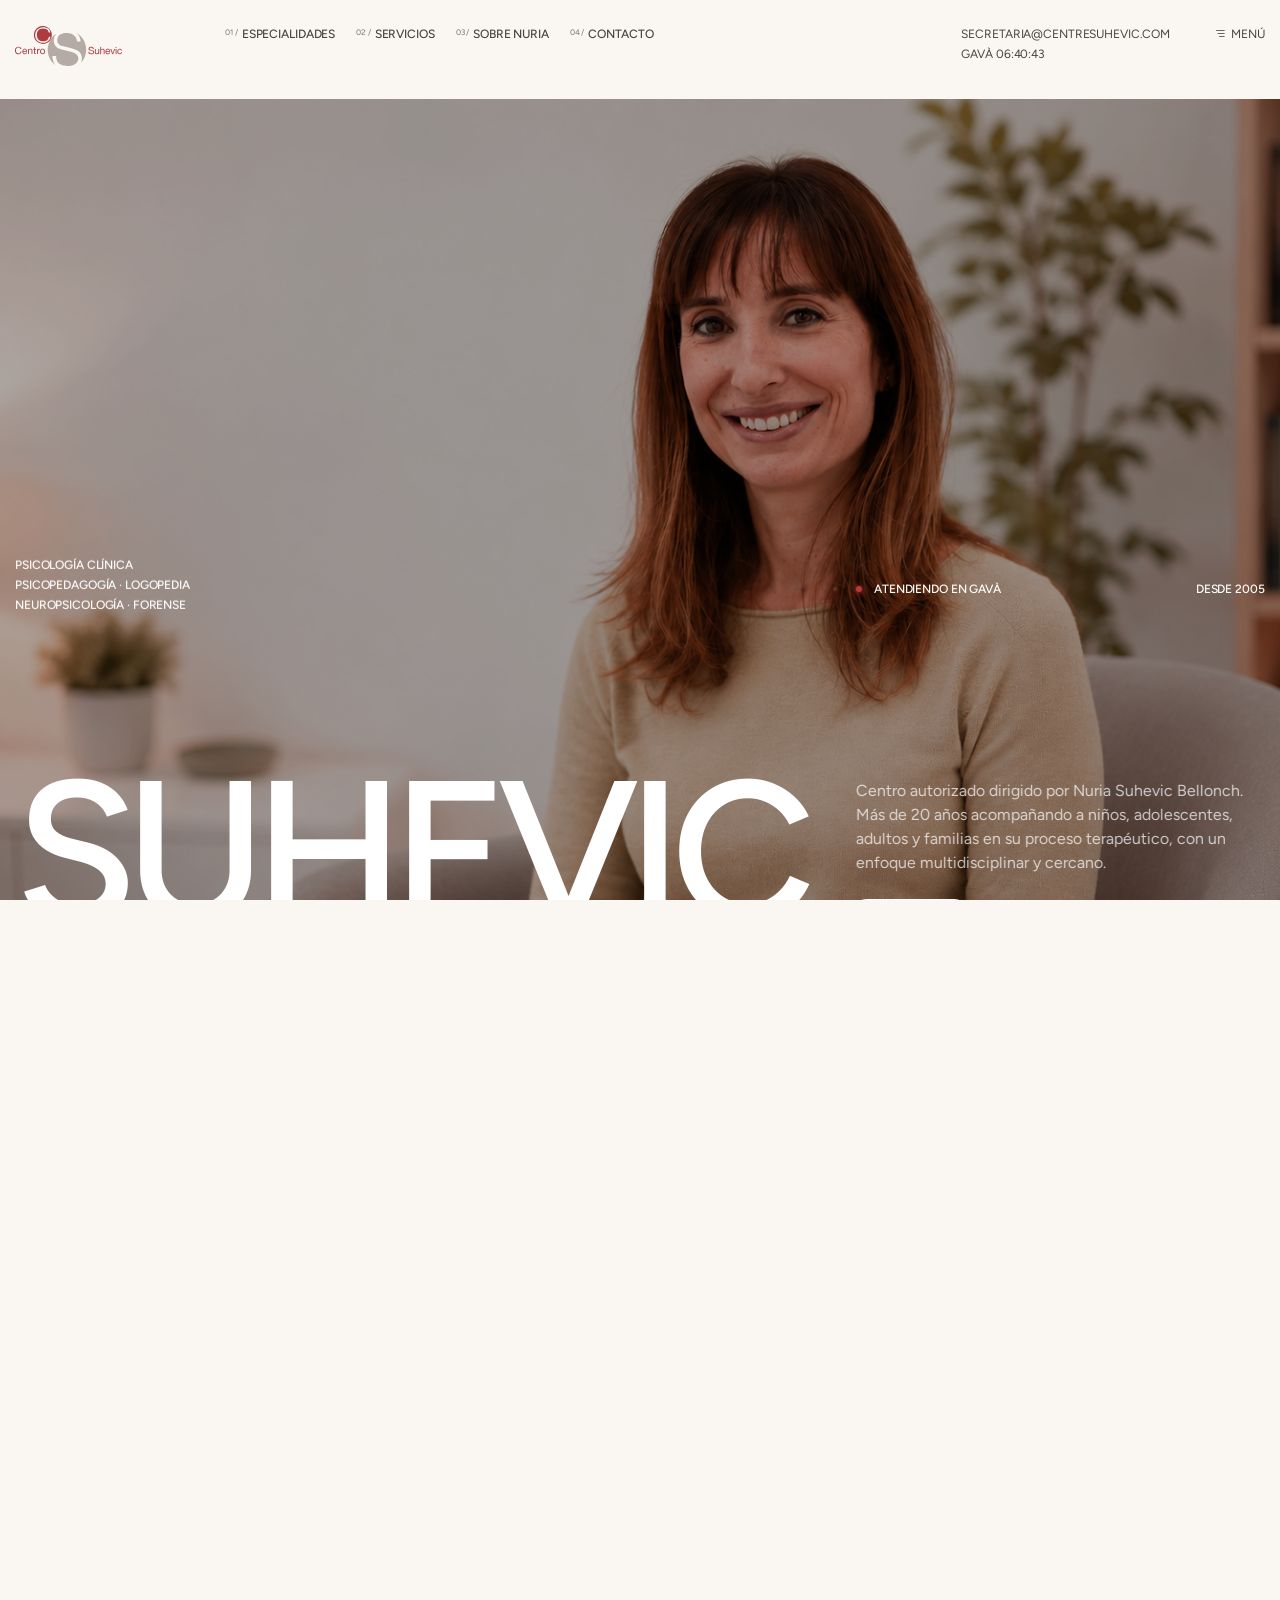
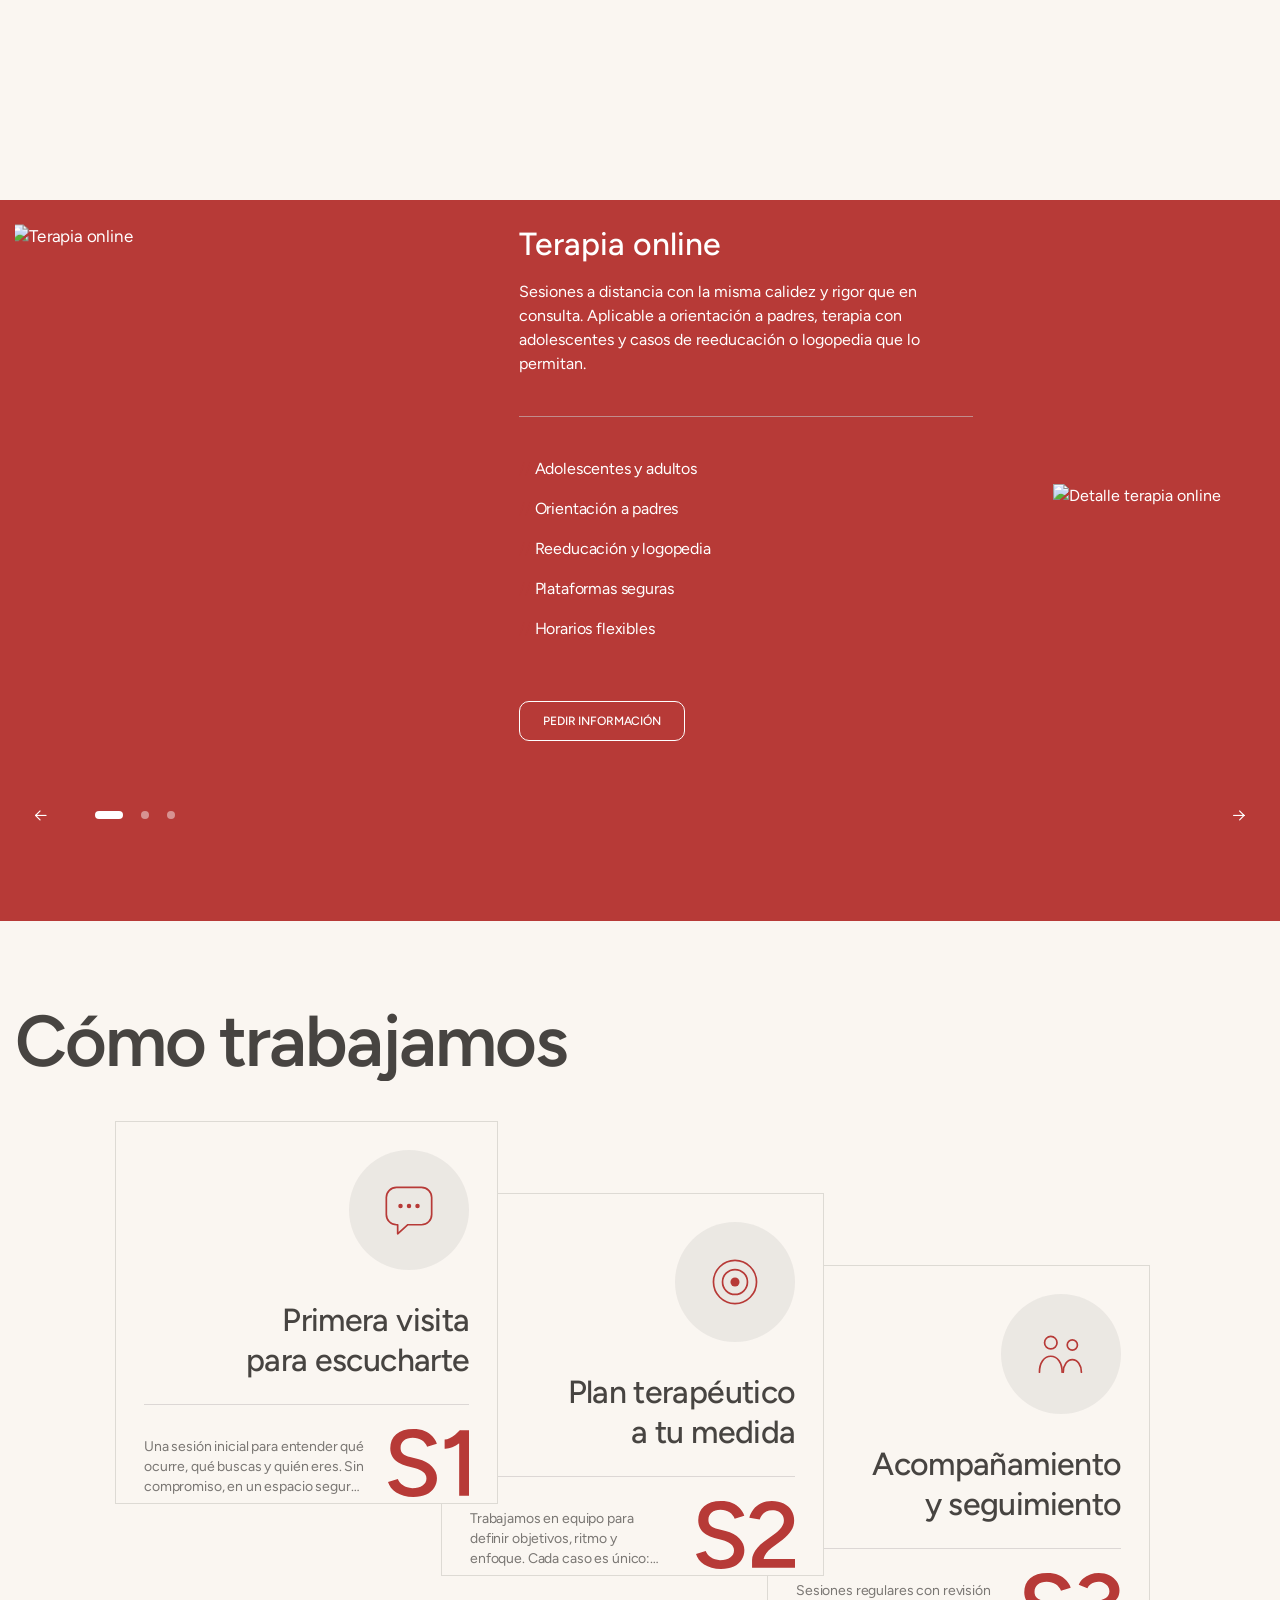
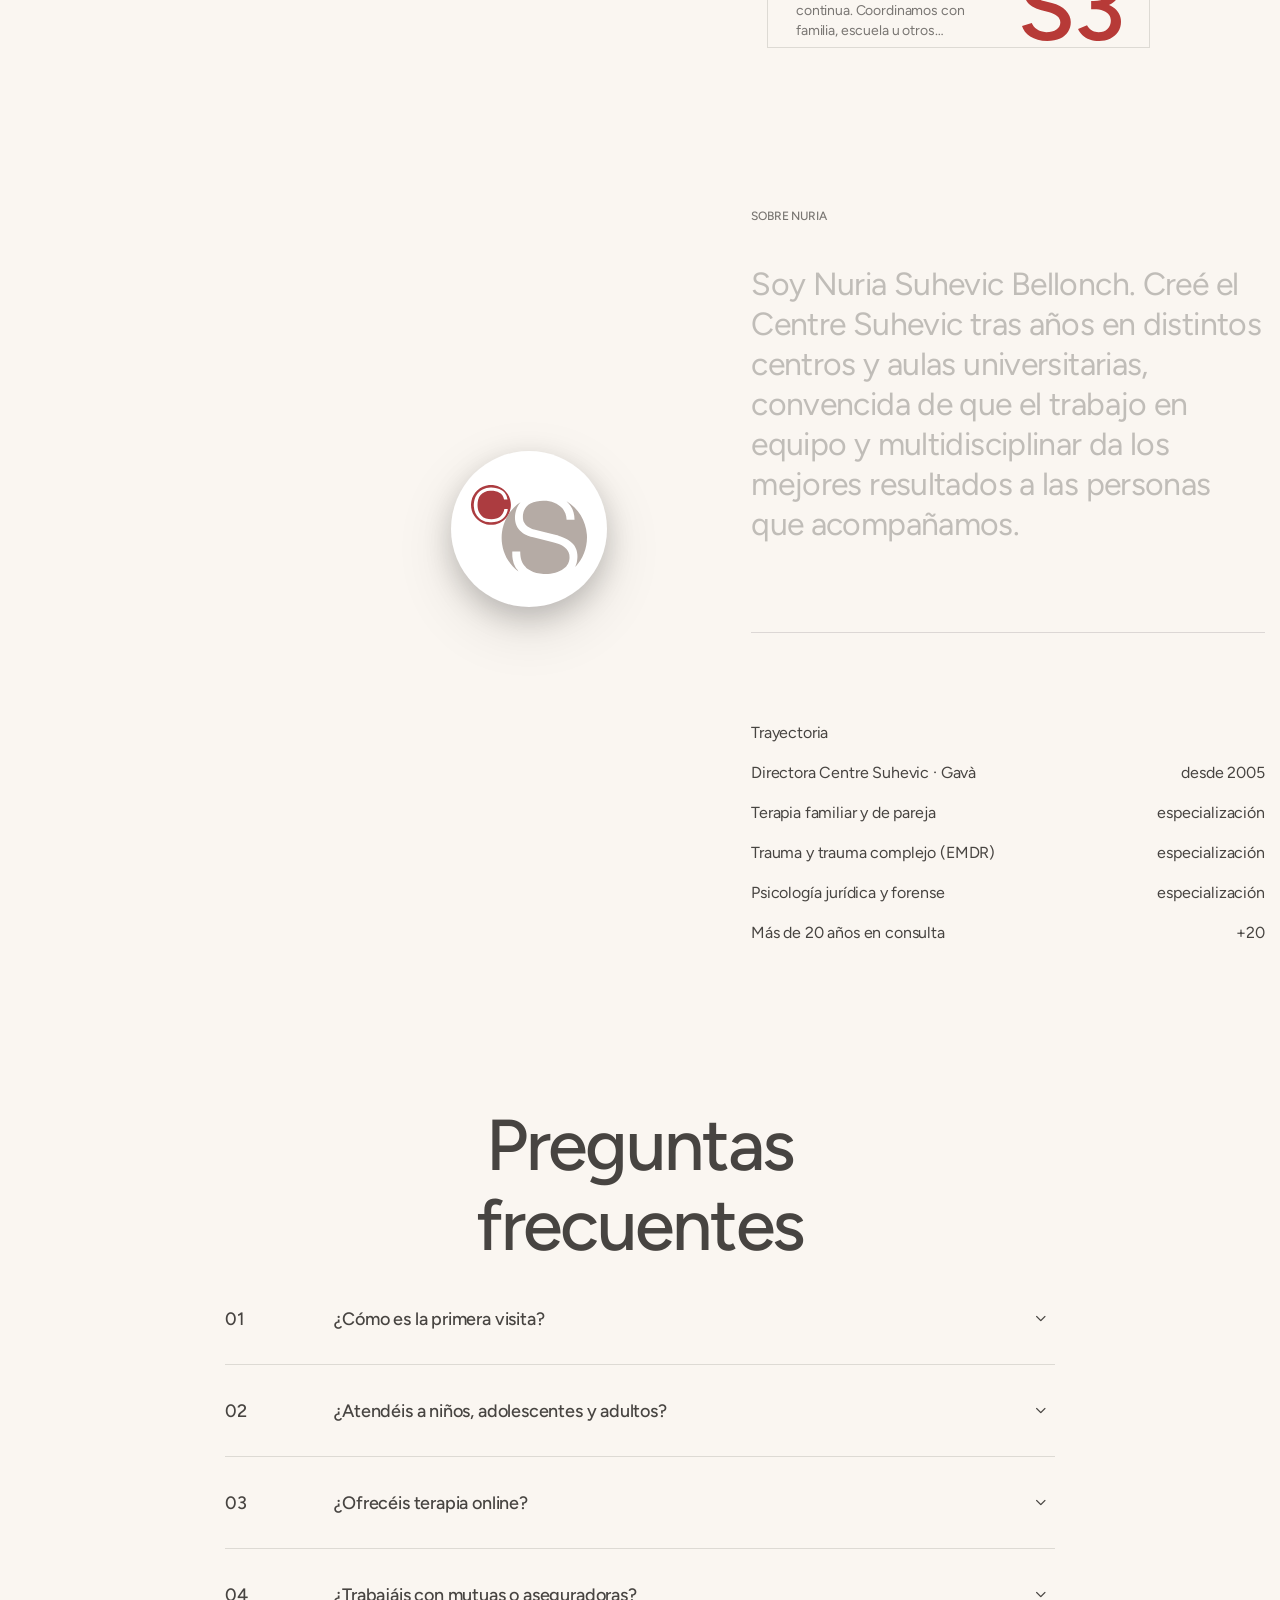
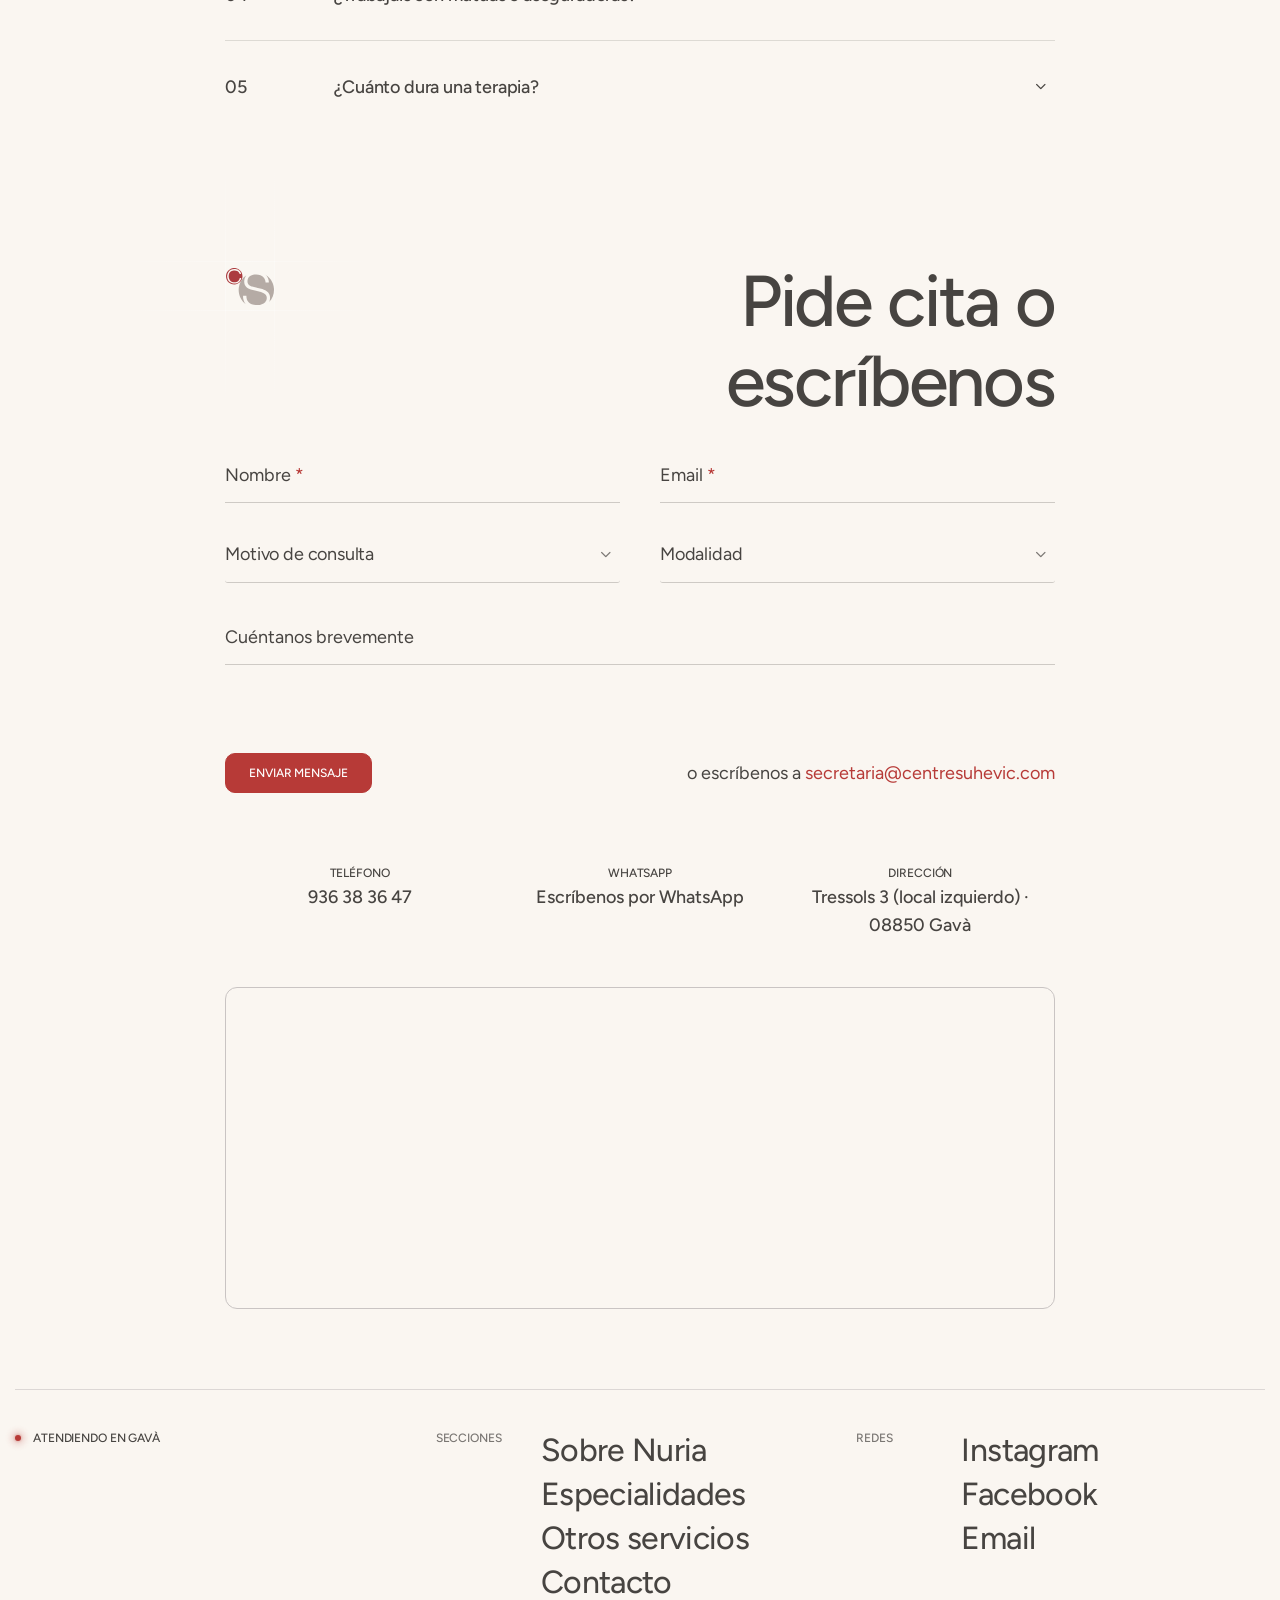
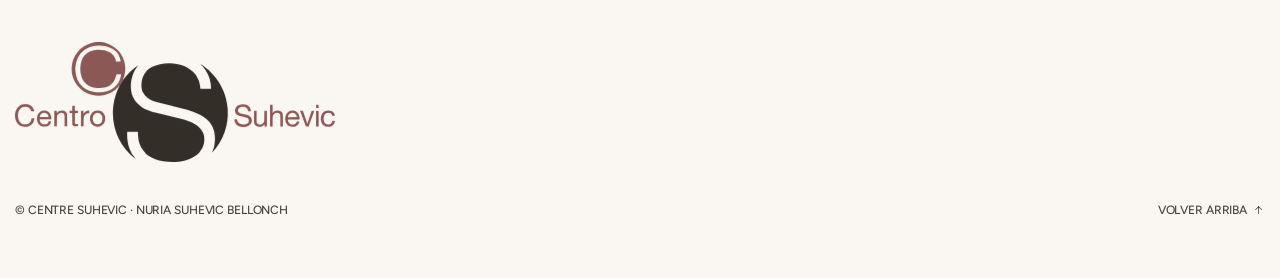
==== commit 8ff1b311: "warnings 2" ====
--- a/index.html
+++ b/index.html
@@ -903,7 +903,7 @@
                                 </fieldset>
                             </div>
                             <div class="form-action">
-                                <button type="submit" class="tf-btn">
+                                <button type="submit" class="tf-btn" title="Enviar mensaje">
                                     <span class="text-caption">ENVIAR MENSAJE</span>
                                 </button>
                                 <p class="text-body-1">
@@ -1109,15 +1109,15 @@
                             </p>
                         </div>
                         <div class="right">
-                            <a href="https://www.instagram.com/centrosuhevic/" target="_blank" rel="noopener" class="tf-link-icon text-caption link">
+                            <a href="https://www.instagram.com/centrosuhevic/" target="_blank" rel="noopener" class="tf-link-icon text-caption link" title="Instagram">
                                 <i class="icon icon-arrow-top-right"></i>
                                 INSTAGRAM
                             </a>
-                            <a href="https://www.facebook.com/Centrosuhevic" target="_blank" rel="noopener" class="tf-link-icon text-caption link">
+                            <a href="https://www.facebook.com/Centrosuhevic" target="_blank" rel="noopener" class="tf-link-icon text-caption link" title="Facebook">
                                 <i class="icon icon-arrow-top-right"></i>
                                 FACEBOOK
                             </a>
-                            <a href="https://wa.me/34936383647" target="_blank" rel="noopener" class="tf-link-icon text-caption link">
+                            <a href="https://wa.me/34936383647" target="_blank" rel="noopener" class="tf-link-icon text-caption link" title="WhatsApp">
                                 <i class="icon icon-arrow-top-right"></i>
                                 WHATSAPP
                             </a>
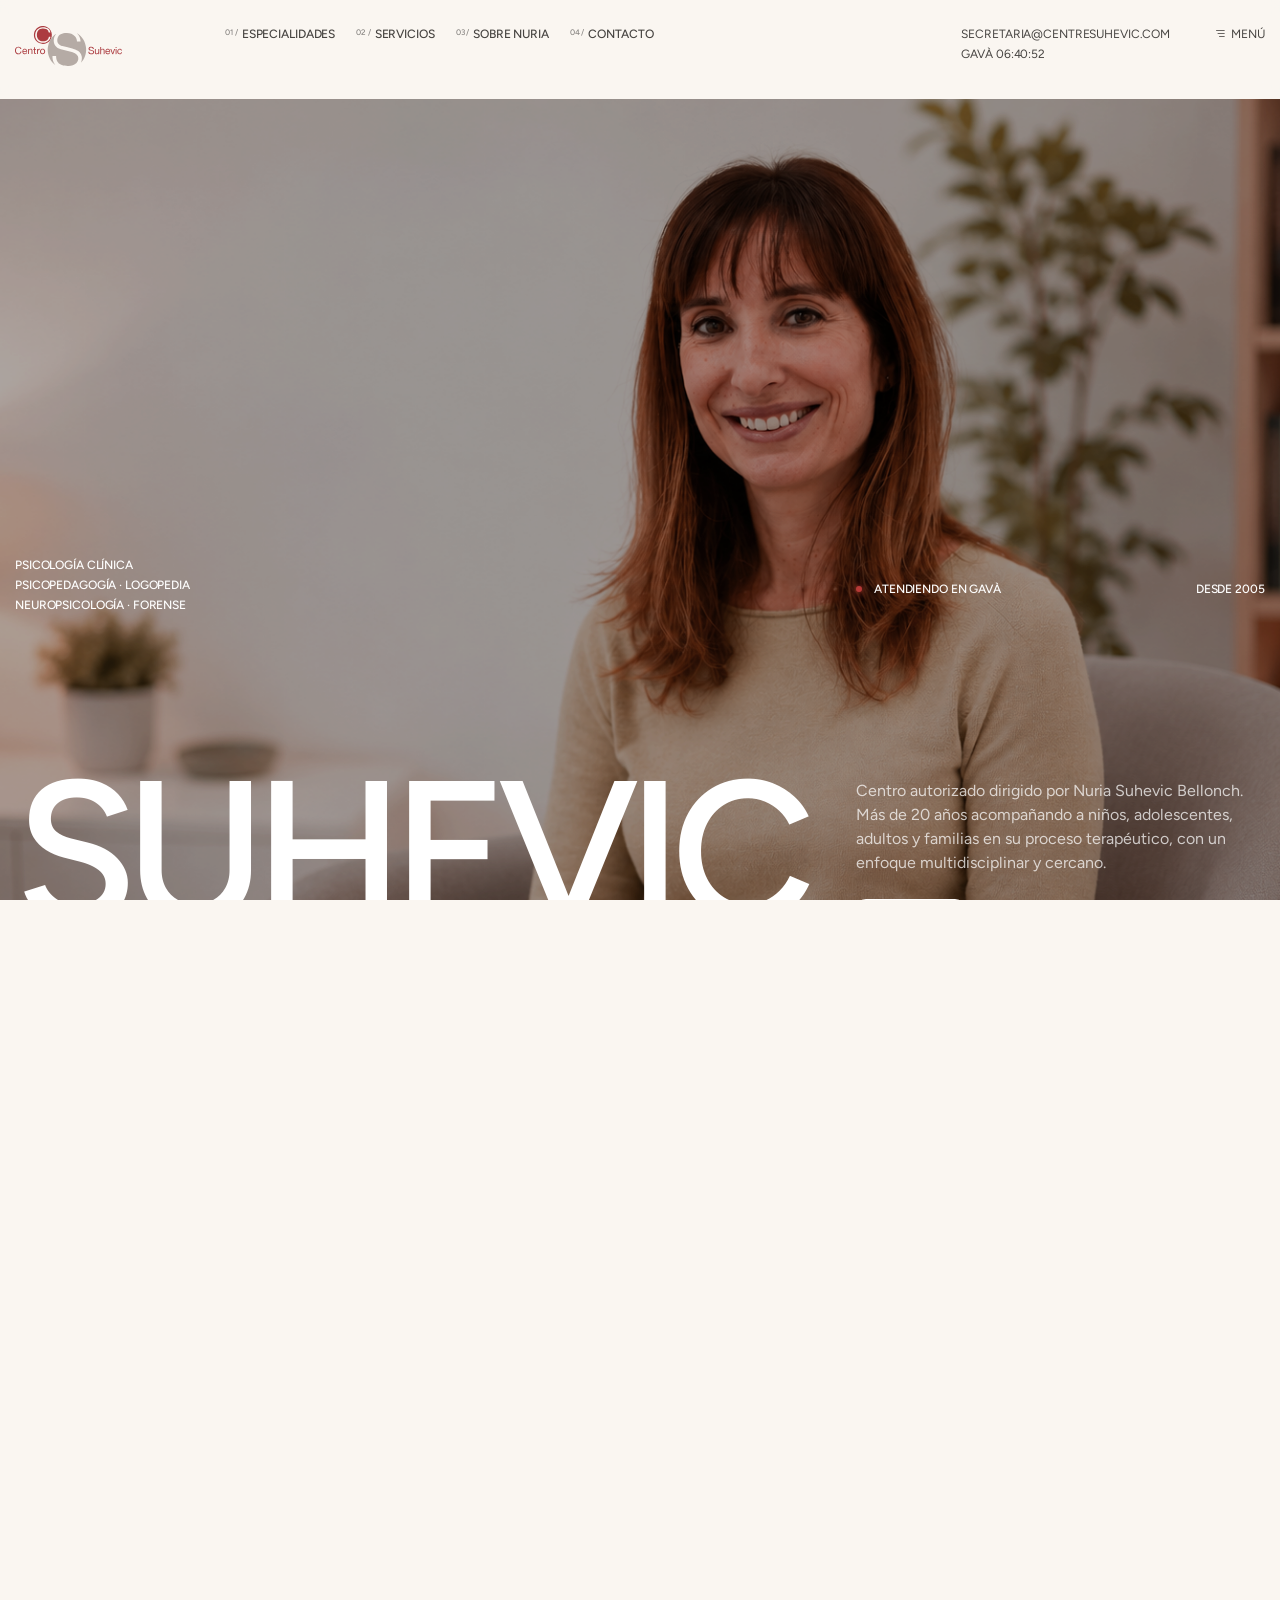
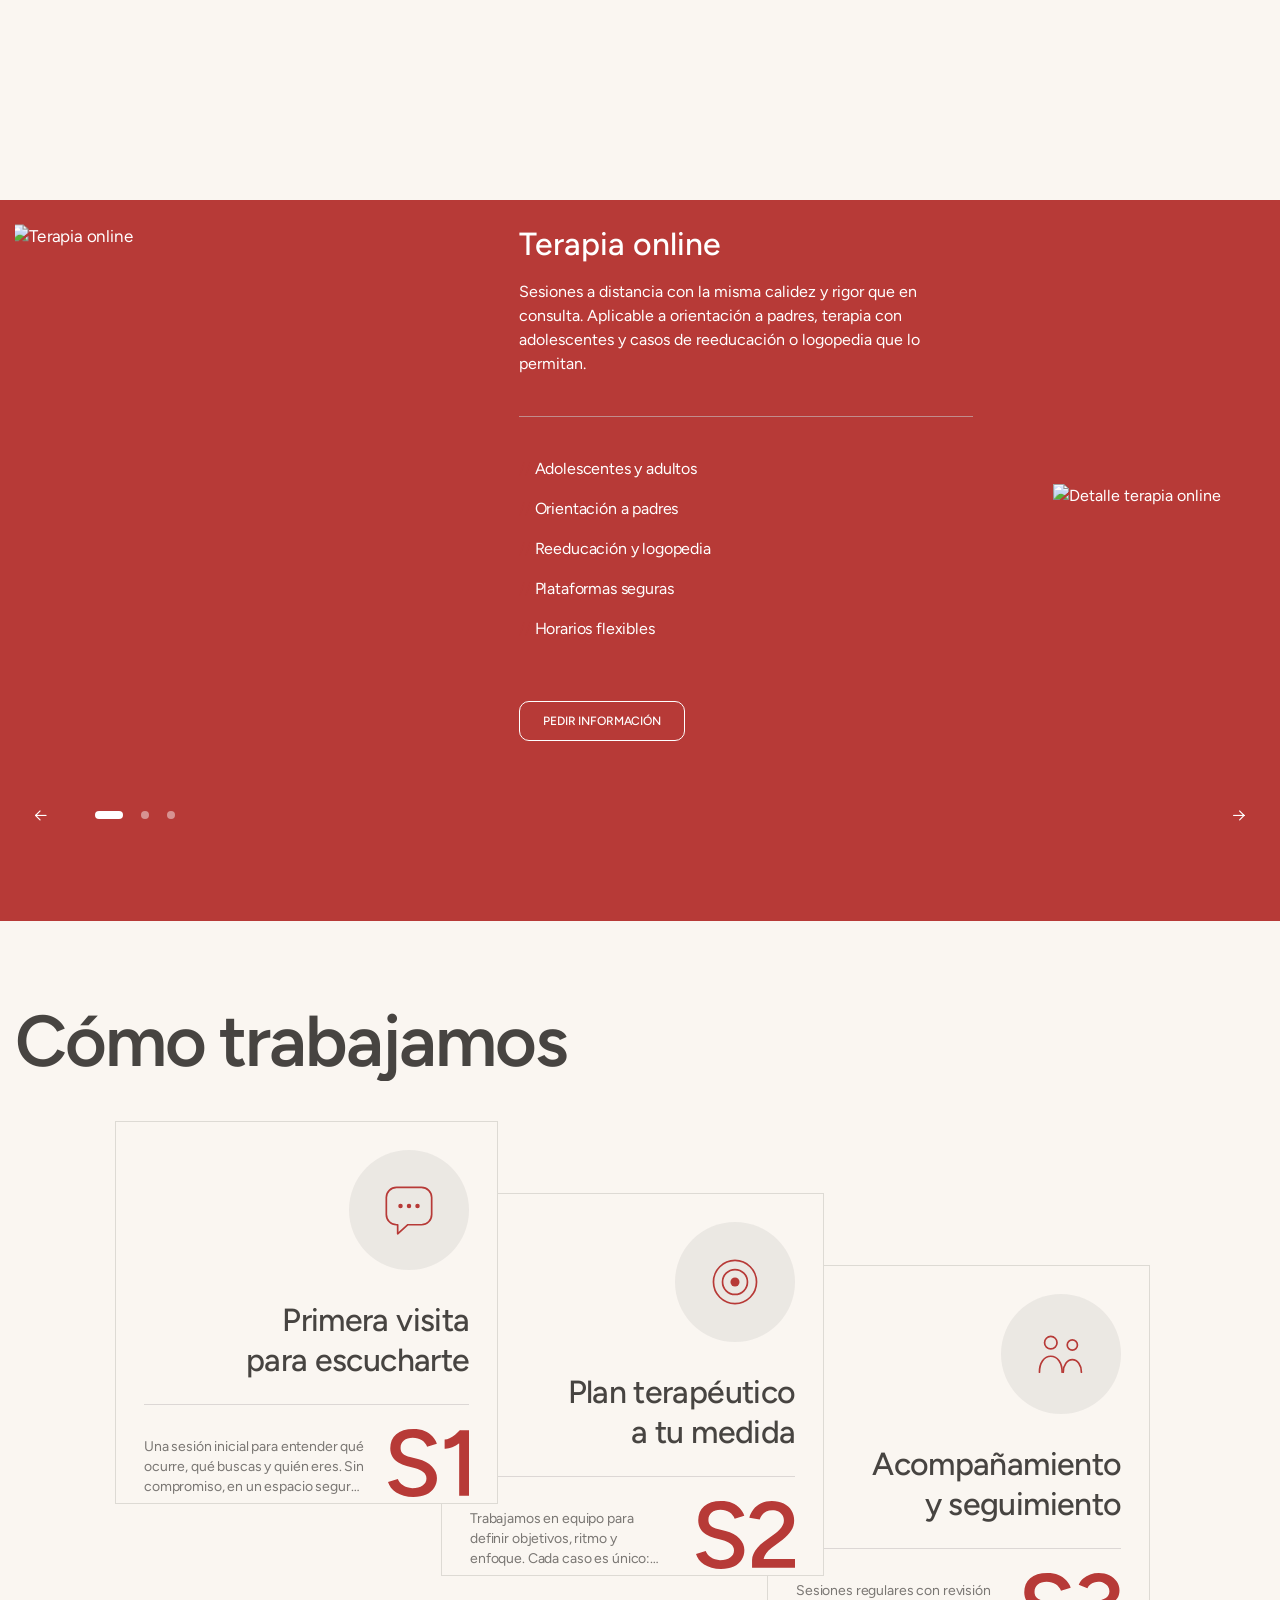
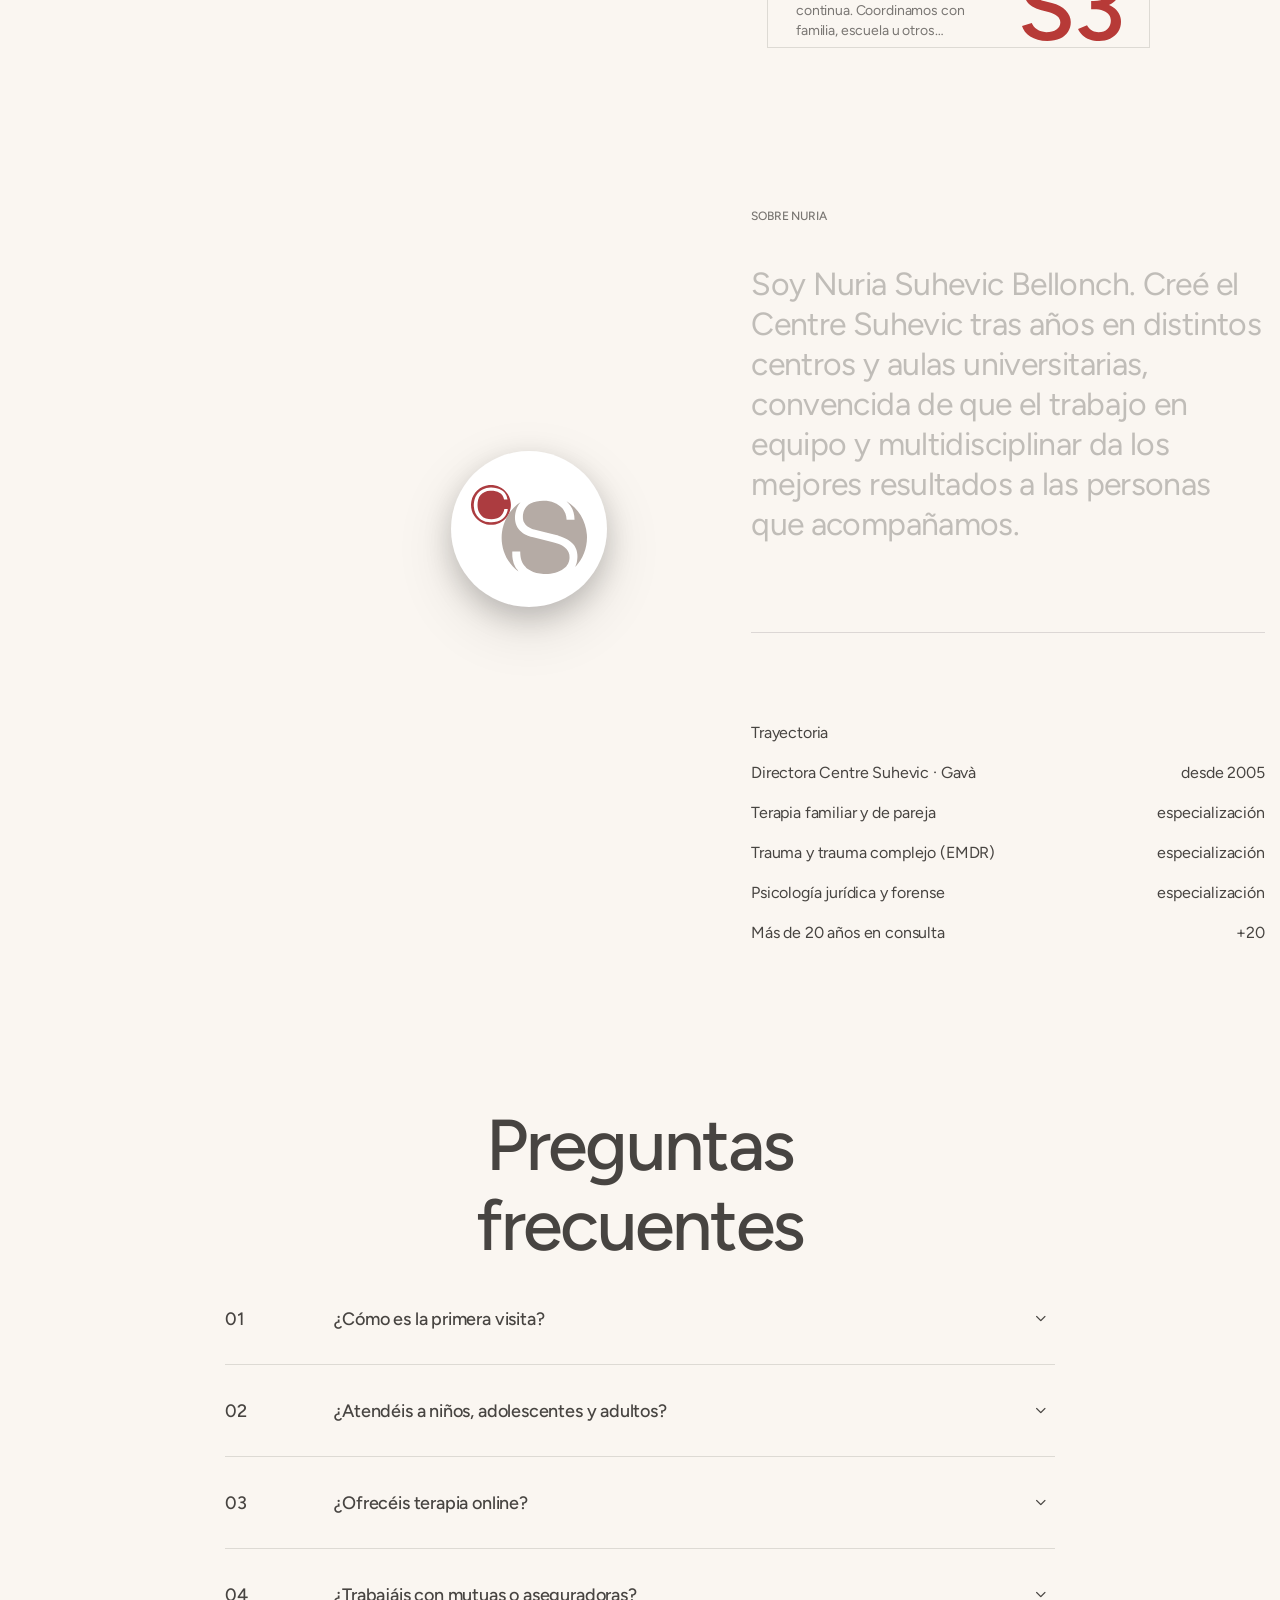
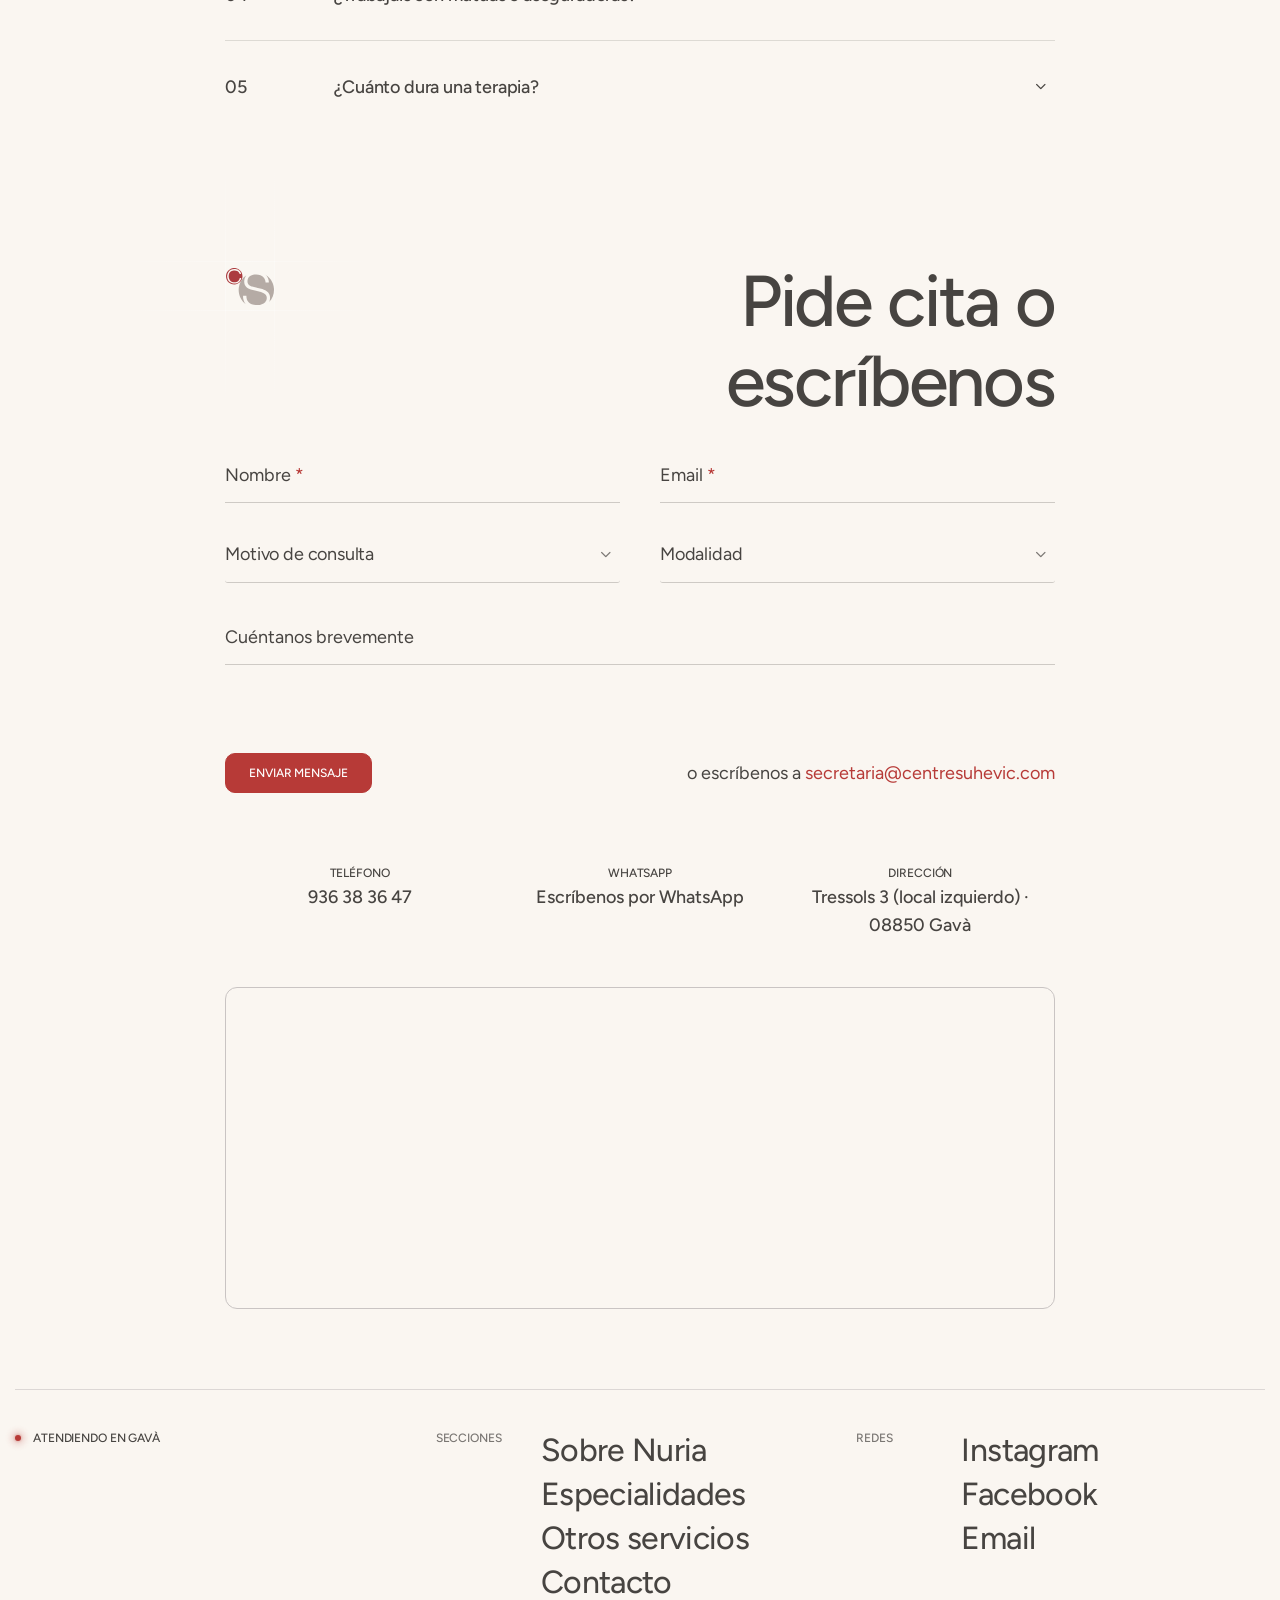
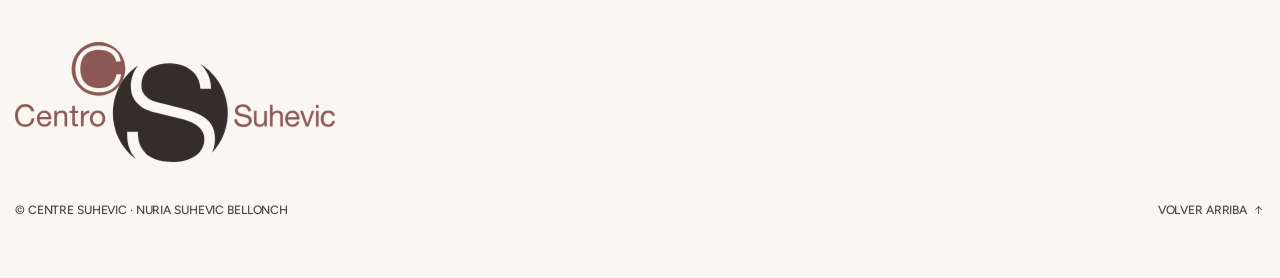
==== commit 22f2d9bf: "warning 3" ====
--- a/index.html
+++ b/index.html
@@ -734,7 +734,7 @@
                         <div class="accordion-faq_list" id="accordion-faq_list">
                             <div class="accordion-faq_item" role="presentation">
                                 <div class="accordion-action text-body-1 letter-space--1 fw-medium collapsed" data-bs-target="#faq-1" role="button"
-                                    data-bs-toggle="collapse" aria-controls="faq-1" aria-expanded="true">
+                                    data-bs-toggle="collapse" aria-controls="faq-1" aria-expanded="false">
                                     <span class="accordion-order">01</span>
                                     <p class="accordion-text">¿Cómo es la primera visita?</p>
                                     <div class="ic-wrap d-flex">
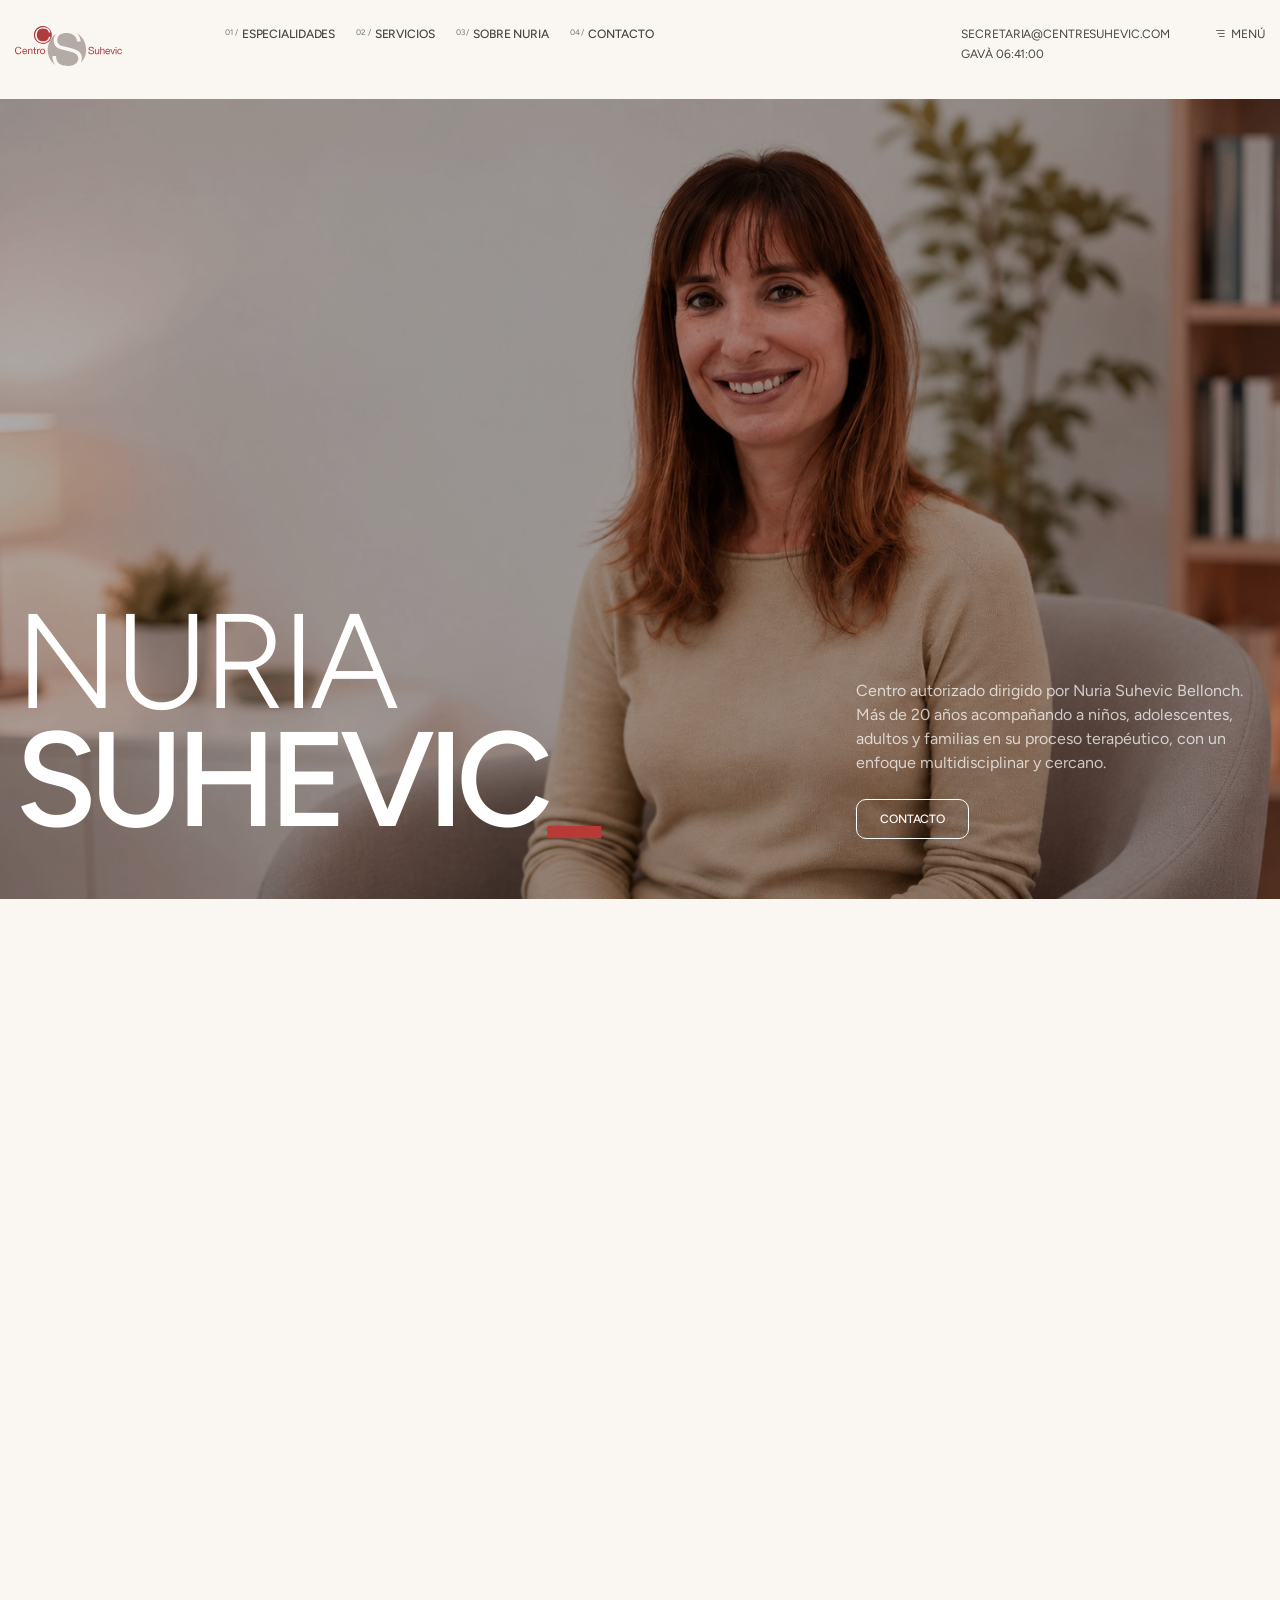
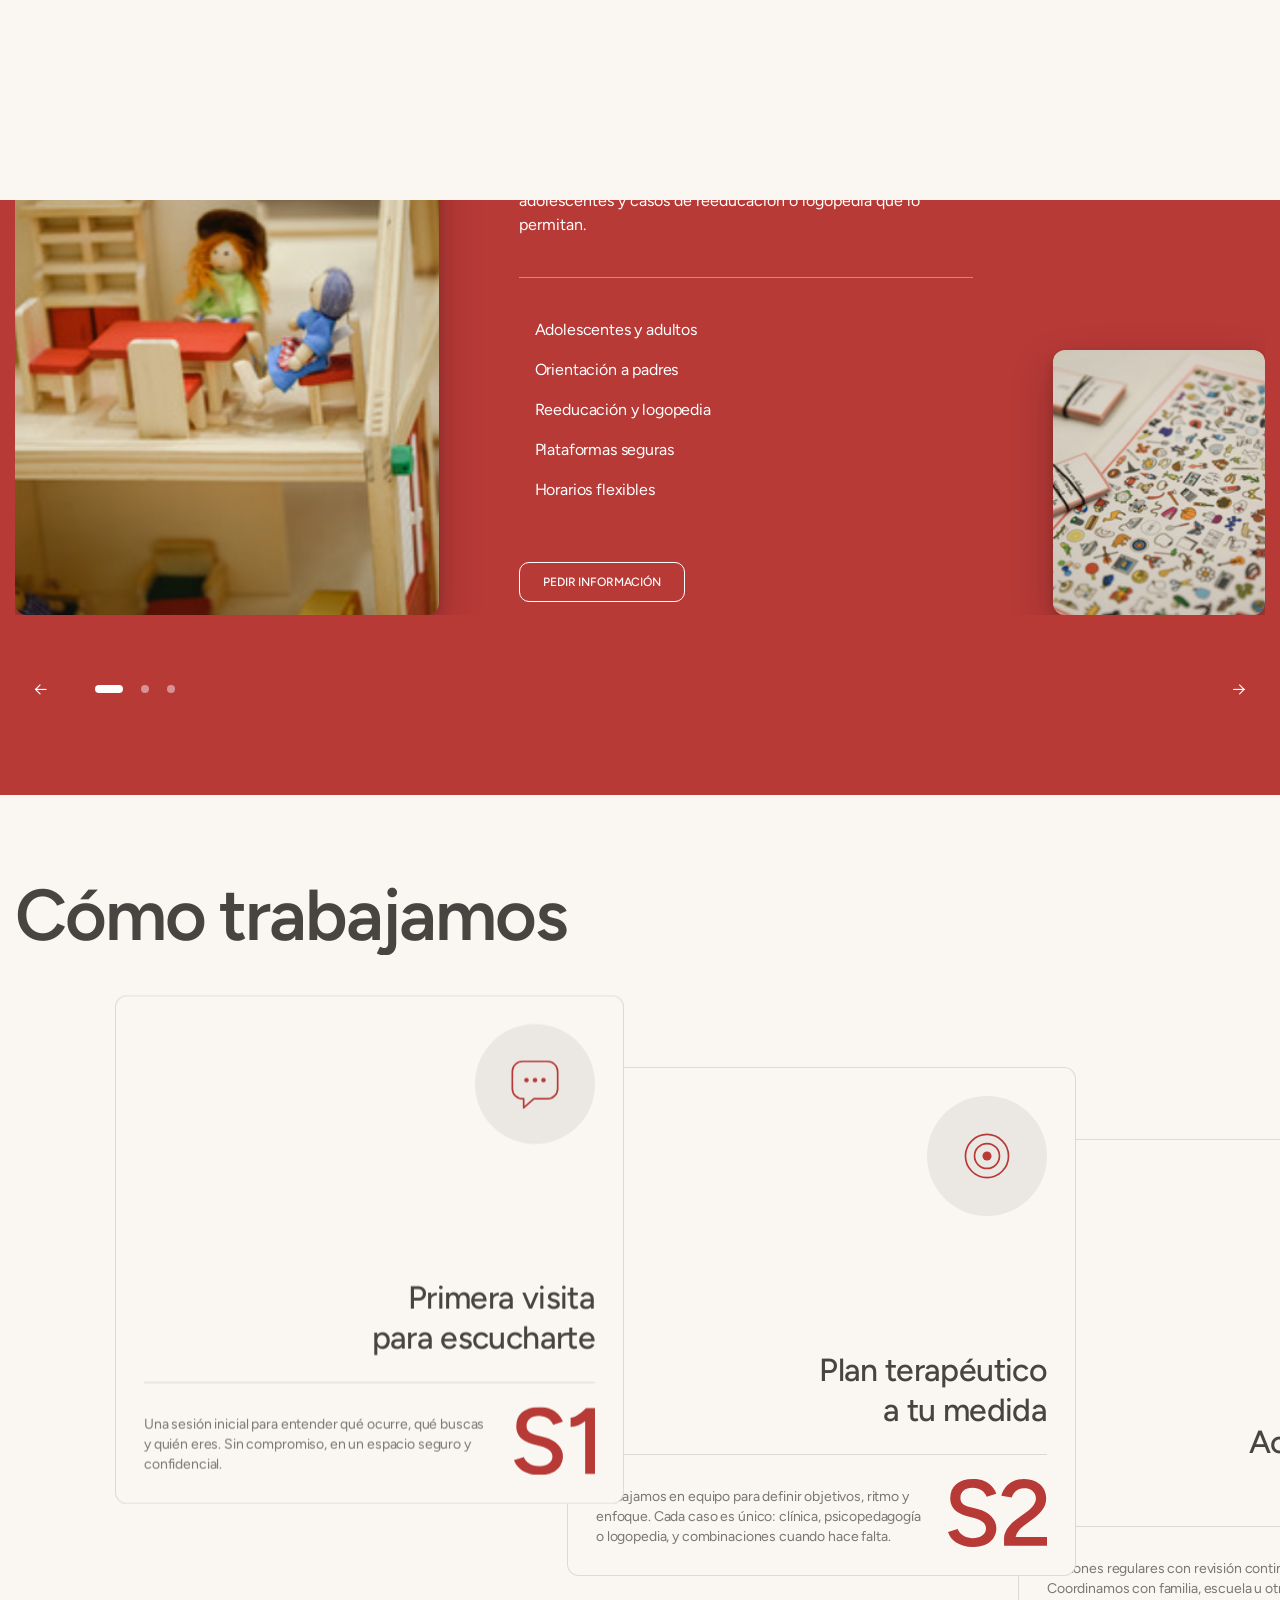
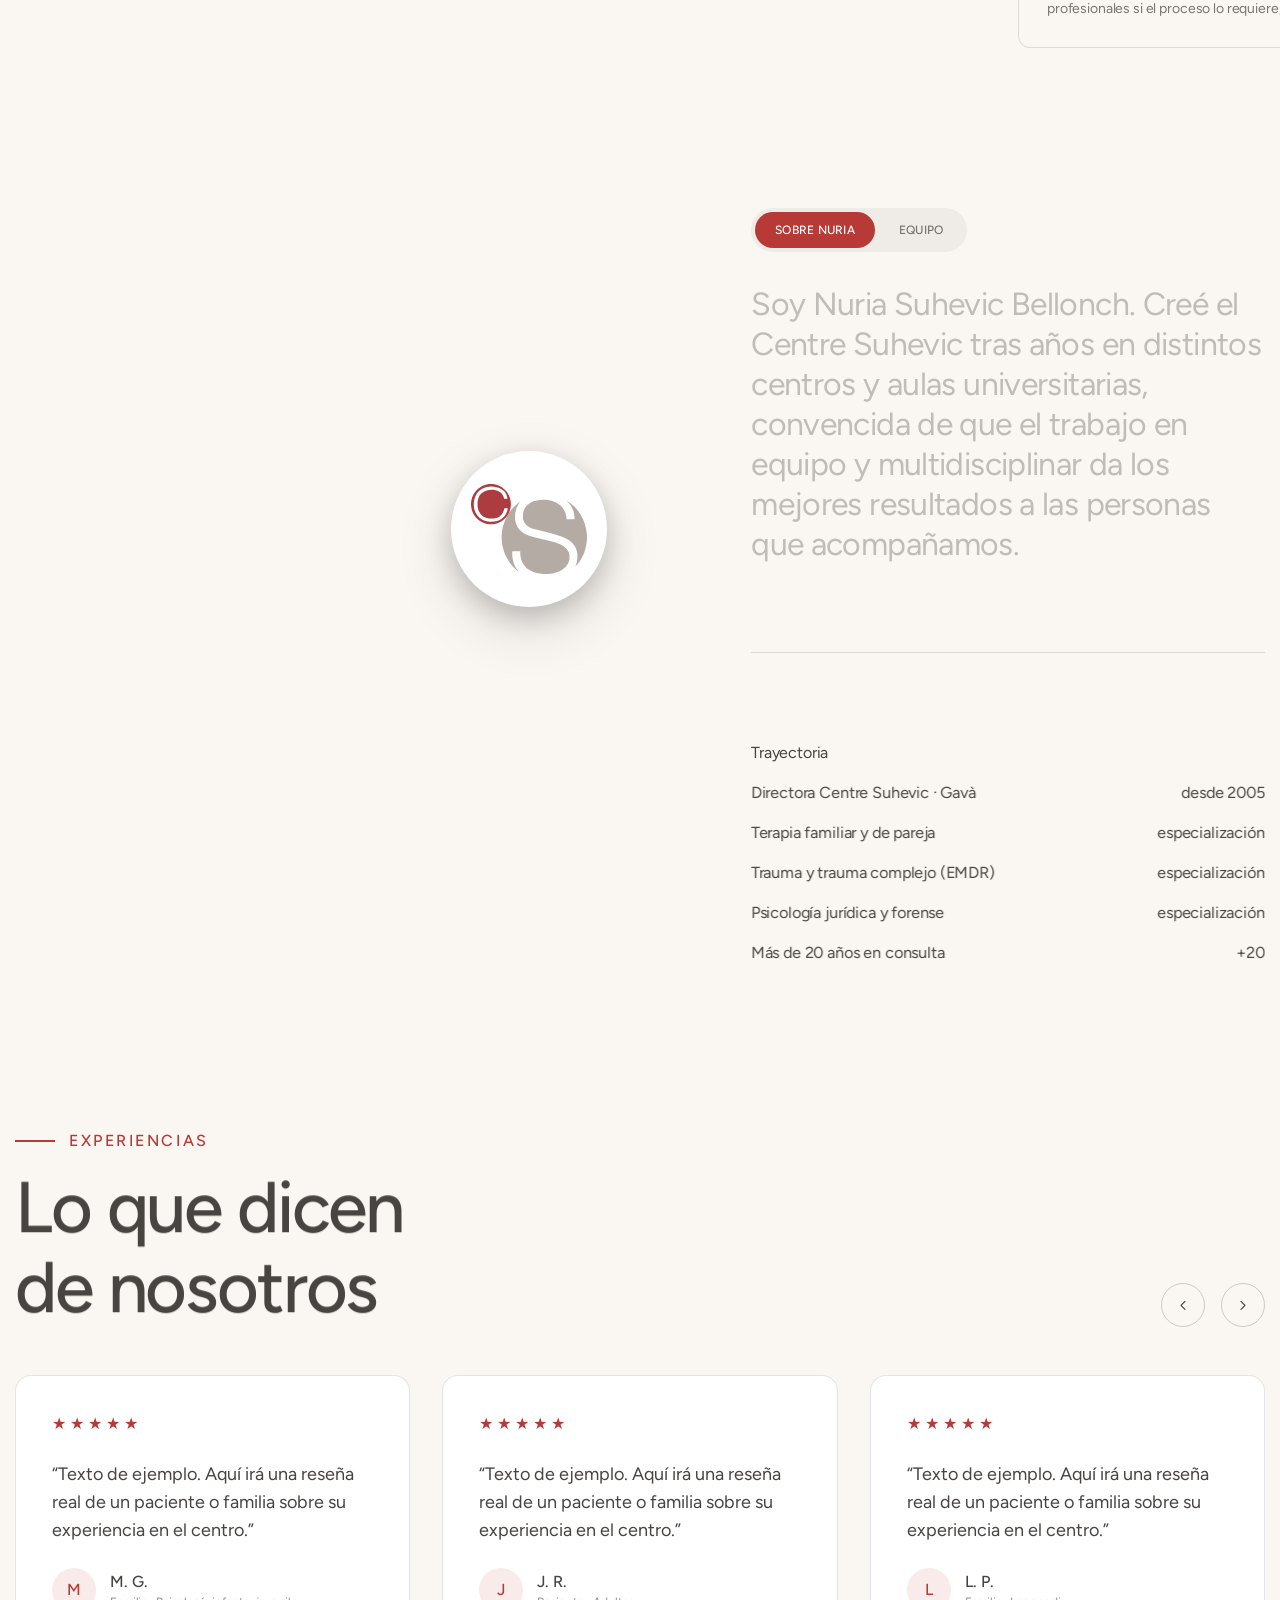
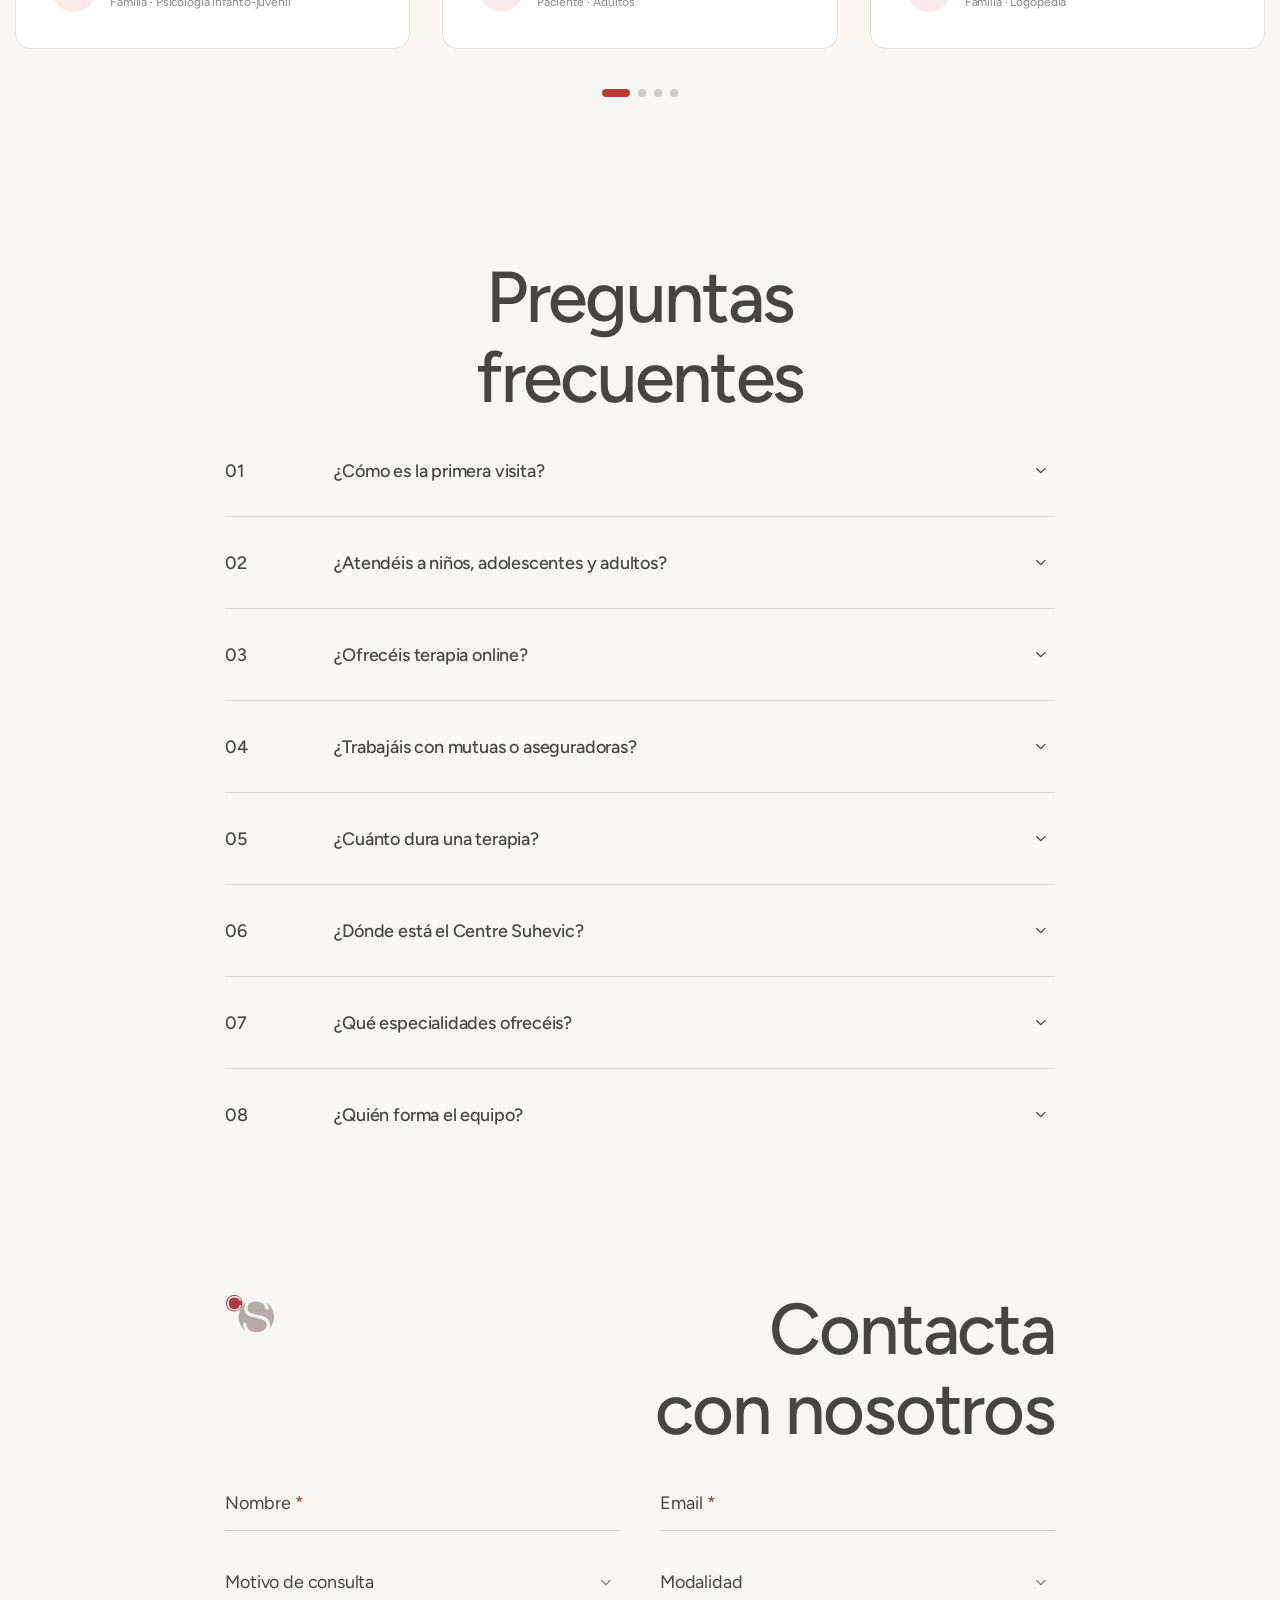
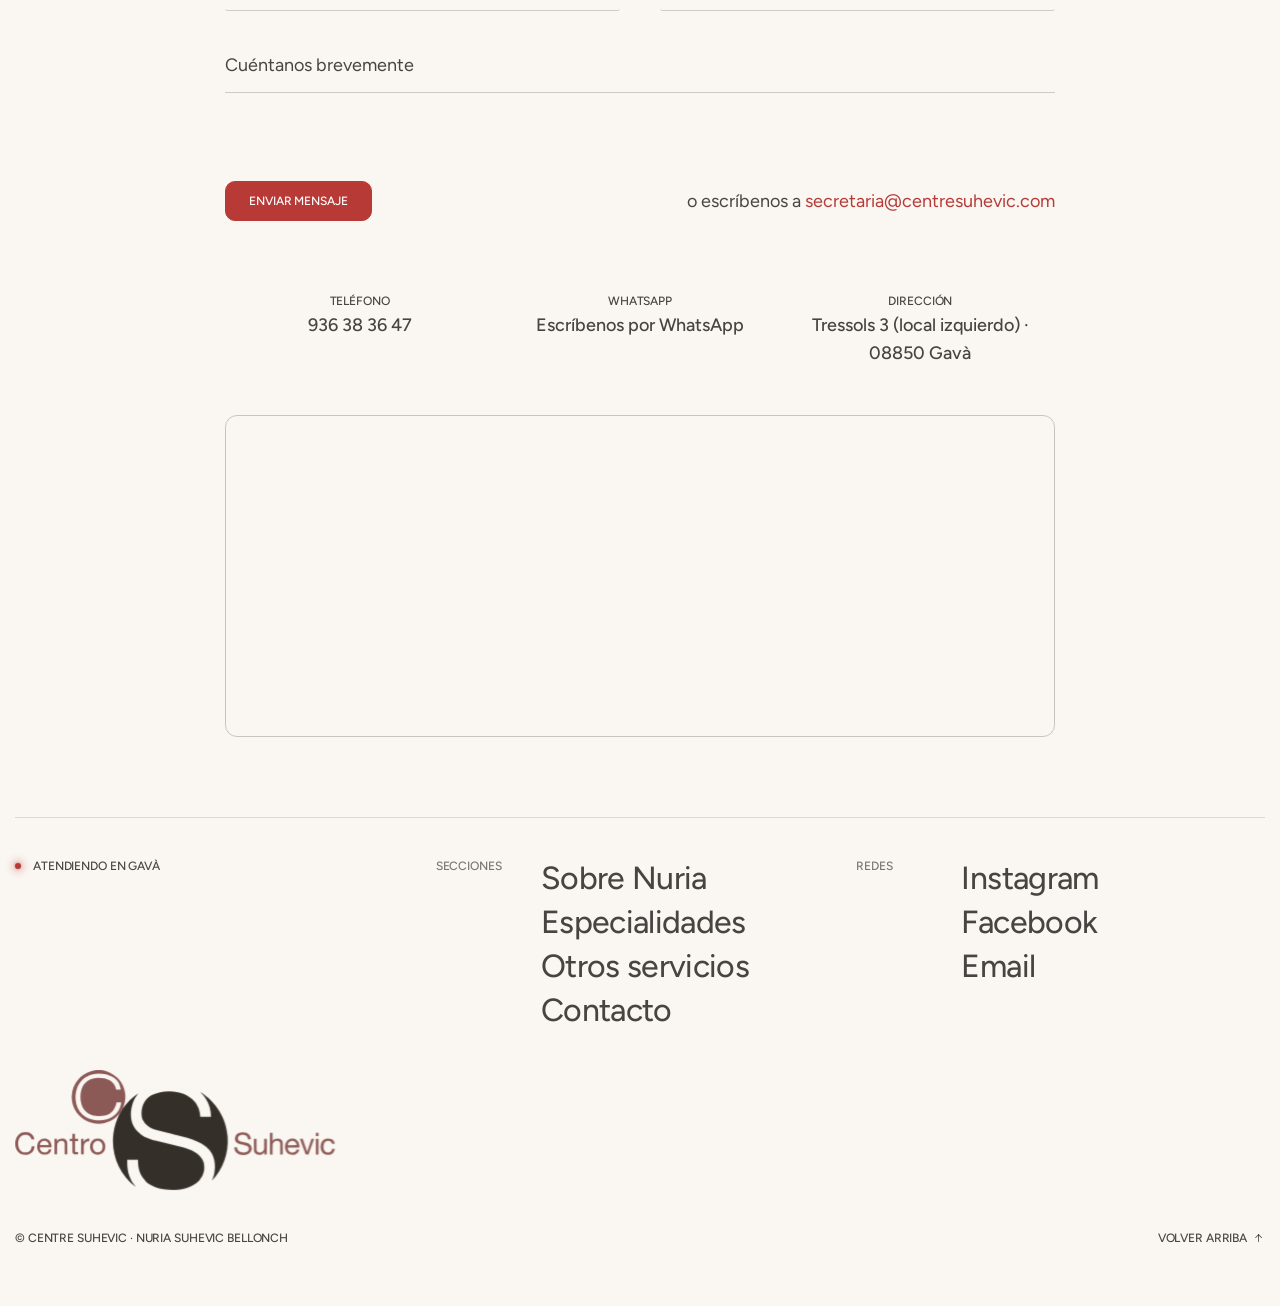
==== commit 0b4afa50: "Equipo real, SEO y página de revisión de contenidos" ====
--- a/index.html
+++ b/index.html
@@ -1,22 +1,38 @@
 <!DOCTYPE html>
-
-<!--[if IE 8]><html class="ie" xmlns="http://www.w3.org/1999/xhtml" xml:lang="es" lang="es"> <![endif]-->
-<!--[if (gte IE 9)|!(IE)]><!-->
-<html xmlns="http://www.w3.org/1999/xhtml" xml:lang="es" lang="es">
-<!--<![endif]-->
+<html lang="es">
 
 <head>
     <meta charset="utf-8">
-    <title>Centre Suhevic — Nuria Suhevic Bellonch · Psicología en Gavà</title>
+    <meta name="viewport" content="width=device-width, initial-scale=1">
+    <title>Centro de Psicología en Gavà · Logopedia y Psicopedagogía | Centre Suhevic</title>
+    <meta name="description"
+        content="Centre Suhevic, centro de psicología en Gavà dirigido por Nuria Suhevic. Psicología clínica infantil, adolescentes y adultos, logopedia, psicopedagogía, neuropsicología y forense.">
     <meta name="author" content="Centre Suhevic">
-    <meta name="viewport" content="width=device-width, initial-scale=1, maximum-scale=1">
-    <meta name="description"
-        content="Centre Suhevic, dirigido por Nuria Suhevic Bellonch en Gavà. Psicología clínica infanto-juvenil y adultos, psicopedagogía, logopedia, neuropsicología y psicología forense. Más de 20 años de experiencia.">
-    <meta property="og:title" content="Centre Suhevic — Nuria Suhevic Bellonch">
-    <meta property="og:description" content="Centro de psicología en Gavà. Atención clínica, psicopedagogía, logopedia, neuropsicología y psicología forense.">
+    <meta name="robots" content="index, follow, max-image-preview:large, max-snippet:-1, max-video-preview:-1">
+    <link rel="canonical" href="https://www.centresuhevic.com/">
+    <link rel="alternate" hreflang="es" href="https://www.centresuhevic.com/">
+    <link rel="alternate" hreflang="x-default" href="https://www.centresuhevic.com/">
+    <meta name="geo.region" content="ES-B">
+    <meta name="geo.placename" content="Gavà">
+
+    <!-- Open Graph / redes sociales -->
     <meta property="og:type" content="website">
+    <meta property="og:site_name" content="Centre Suhevic">
+    <meta property="og:locale" content="es_ES">
     <meta property="og:url" content="https://www.centresuhevic.com/">
-    <meta property="og:locale" content="es_ES">
+    <meta property="og:title" content="Centre Suhevic · Centro de psicología en Gavà">
+    <meta property="og:description" content="Psicología clínica infanto-juvenil y de adultos, logopedia, psicopedagogía, neuropsicología y psicología forense en Gavà. Atención en castellano, catalán, inglés y francés.">
+    <meta property="og:image" content="https://www.centresuhevic.com/assets/images/home/Hero.jpg">
+    <meta property="og:image:width" content="1672">
+    <meta property="og:image:height" content="941">
+    <meta property="og:image:alt" content="Centre Suhevic, centro de psicología en Gavà">
+    <meta name="twitter:card" content="summary_large_image">
+    <meta name="twitter:title" content="Centre Suhevic · Centro de psicología en Gavà">
+    <meta name="twitter:description" content="Psicología clínica, logopedia, psicopedagogía, neuropsicología y psicología forense en Gavà.">
+    <meta name="twitter:image" content="https://www.centresuhevic.com/assets/images/home/Hero.jpg">
+
+    <link rel="preload" as="image" href="assets/images/home/Hero.jpg">
+    <link rel="alternate" type="text/plain" title="Resumen para asistentes de IA" href="/llms.txt">
 
     <!-- font -->
     <link rel="stylesheet" href="assets/fonts/fonts.css">
@@ -35,6 +51,325 @@
     <link rel="icon" type="image/svg+xml" href="assets/logos/logosquared.svg">
     <link rel="apple-touch-icon" href="assets/logos/logosquared.svg">
     <meta name="theme-color" content="#ac3c40">
+    <script type="application/ld+json">
+{
+  "@context": "https://schema.org",
+  "@graph": [
+    {
+      "@type": "WebSite",
+      "@id": "https://www.centresuhevic.com/#web",
+      "url": "https://www.centresuhevic.com/",
+      "name": "Centre Suhevic",
+      "inLanguage": "es",
+      "publisher": {
+        "@id": "https://www.centresuhevic.com/#centro"
+      }
+    },
+    {
+      "@type": "WebPage",
+      "@id": "https://www.centresuhevic.com/#webpage",
+      "url": "https://www.centresuhevic.com/",
+      "name": "Centro de Psicología en Gavà · Logopedia y Psicopedagogía | Centre Suhevic",
+      "isPartOf": {
+        "@id": "https://www.centresuhevic.com/#web"
+      },
+      "about": {
+        "@id": "https://www.centresuhevic.com/#centro"
+      },
+      "inLanguage": "es",
+      "primaryImageOfPage": "https://www.centresuhevic.com/assets/images/home/Hero.jpg"
+    },
+    {
+      "@type": [
+        "MedicalClinic",
+        "LocalBusiness"
+      ],
+      "@id": "https://www.centresuhevic.com/#centro",
+      "name": "Centre Suhevic",
+      "alternateName": [
+        "Centro Suhevic",
+        "Centre de Psicologia Suhevic"
+      ],
+      "description": "Centro de psicología en Gavà (Barcelona) dirigido por Nuria Suhevic Bellonch. Psicología clínica infanto-juvenil y de adultos, terapia familiar y de pareja, EMDR, psicopedagogía, logopedia, neuropsicología y psicología forense. Atención presencial y online en castellano, catalán, inglés y francés.",
+      "url": "https://www.centresuhevic.com/",
+      "logo": "https://www.centresuhevic.com/assets/logos/logosquared.svg",
+      "image": "https://www.centresuhevic.com/assets/images/home/Hero.jpg",
+      "telephone": "+34936383647",
+      "email": "secretaria@centresuhevic.com",
+      "address": {
+        "@type": "PostalAddress",
+        "streetAddress": "Tressols 3, local izquierdo",
+        "postalCode": "08850",
+        "addressLocality": "Gavà",
+        "addressRegion": "Barcelona",
+        "addressCountry": "ES"
+      },
+      "hasMap": "https://maps.google.com/?q=Tressols+3+Gava+08850",
+      "areaServed": [
+        {
+          "@type": "City",
+          "name": "Gavà"
+        },
+        {
+          "@type": "City",
+          "name": "Castelldefels"
+        },
+        {
+          "@type": "City",
+          "name": "Viladecans"
+        },
+        {
+          "@type": "City",
+          "name": "Sant Boi de Llobregat"
+        },
+        {
+          "@type": "City",
+          "name": "El Prat de Llobregat"
+        },
+        {
+          "@type": "City",
+          "name": "Begues"
+        }
+      ],
+      "knowsLanguage": [
+        "es",
+        "ca",
+        "en",
+        "fr"
+      ],
+      "availableLanguage": [
+        "Spanish",
+        "Catalan",
+        "English",
+        "French"
+      ],
+      "isAcceptingNewPatients": true,
+      "foundingDate": "2005",
+      "founder": {
+        "@id": "https://www.centresuhevic.com/#nuria-suhevic"
+      },
+      "employee": [
+        {
+          "@type": "Person",
+          "name": "Nuria Suhevic Bellonch",
+          "jobTitle": "Directora · Psicóloga General Sanitaria",
+          "description": "Licenciada en Psicología (Blanquerna, Universidad Ramon Llull) y Psicóloga General Sanitaria acreditada por la Generalitat de Catalunya. Máster en Terapia Familiar (Centro de Terapia Familiar de Barcelona) y en Psicología Forense (ISEP), y postgrados en Terapia de Pareja (Universidad de Vic) y Psicofarmacología Clínica (Hospital Clínic). Formación completa en EMDR. Más de 15 años como responsable del gabinete de psicología y psicopedagogía del Colegio Sagrat Cor y el INS Bruguers de Gavà, y amplia experiencia como formadora. Acreditada por la FEATF y la FEAP.",
+          "image": "https://www.centresuhevic.com/assets/images/equipo/nuria-suhevic.jpg",
+          "knowsAbout": [
+            "Terapia familiar",
+            "Pareja",
+            "EMDR",
+            "Forense"
+          ],
+          "worksFor": {
+            "@id": "https://www.centresuhevic.com/#centro"
+          },
+          "@id": "https://www.centresuhevic.com/#nuria-suhevic"
+        },
+        {
+          "@type": "Person",
+          "name": "Mª Carmen Toledo Calderón",
+          "jobTitle": "Psicóloga General Sanitaria · Infanto-juvenil",
+          "description": "Licenciada en Psicología por la Universidad de Barcelona y Psicóloga General Sanitaria acreditada por la Generalitat de Catalunya. Máster en Psicología Clínica Infanto-Juvenil (ISEP) y Máster en Logopedia Clínica y Escolar (ITEAP). Formación en trastornos de ansiedad, TDAH, dislexia y dificultades de lectoescritura, maltrato infantil, dibujo infantil como herramienta terapéutica, altas capacidades (Fundación ADANA) y duelo gestacional y neonatal (COPC).",
+          "image": "https://www.centresuhevic.com/assets/images/equipo/mcarmen-toledo.jpg",
+          "knowsAbout": [
+            "Infancia",
+            "Adolescencia",
+            "Altas capacidades",
+            "Logopedia"
+          ],
+          "worksFor": {
+            "@id": "https://www.centresuhevic.com/#centro"
+          }
+        },
+        {
+          "@type": "Person",
+          "name": "Montserrat Jové i Boncompte",
+          "jobTitle": "Logopeda · Psicóloga",
+          "description": "Logopeda colegiada nº 692 desde 2001 en el Col·legi de Logopedes de Catalunya y licenciada en Psicología por la Universidad de Barcelona (1997). Especializada en evaluación e intervención del lenguaje en niños y adultos: alteraciones articulatorias, fluidez verbal, disfonías, deglución atípica y terapia miofuncional, dislexia y disgrafía, TEA y rehabilitación del lenguaje tras ictus. Coordinadora de prácticas de Logopedia en Blanquerna (2007-2012).",
+          "image": "https://www.centresuhevic.com/assets/images/equipo/montserrat-jove.jpg",
+          "knowsAbout": [
+            "Lenguaje",
+            "Habla",
+            "Voz",
+            "Deglución",
+            "Dislexia"
+          ],
+          "worksFor": {
+            "@id": "https://www.centresuhevic.com/#centro"
+          }
+        },
+        {
+          "@type": "Person",
+          "name": "Paula Hervás Cabrera",
+          "jobTitle": "Psicóloga General Sanitaria · Forense",
+          "description": "Graduada en Psicología por la Universidad Abat Oliba CEU. Máster en Psicología General Sanitaria (Universidad de Barcelona) y Máster en Psicología Jurídica y Forense (Universidad Autónoma de Barcelona). Formación y experiencia en psicología infanto-juvenil, regulación emocional, problemas afectivos (depresión y ansiedad) y victimología.",
+          "image": "https://www.centresuhevic.com/assets/images/equipo/paula-hervas.jpg",
+          "knowsAbout": [
+            "Infanto-juvenil",
+            "Ansiedad",
+            "Depresión",
+            "Victimología"
+          ],
+          "worksFor": {
+            "@id": "https://www.centresuhevic.com/#centro"
+          }
+        },
+        {
+          "@type": "Person",
+          "name": "Laïa Mercedes Bataillou Almagro",
+          "jobTitle": "Psicóloga General Sanitaria · Infanto-juvenil",
+          "description": "Graduada en Psicología por la Universidad Autónoma de Barcelona. Máster en Psicología Infantil y Juvenil: Técnicas y Estrategias de Intervención, y Máster en Psicología General Sanitaria por la Universidad de Barcelona.",
+          "image": "https://www.centresuhevic.com/assets/images/equipo/laia-bataillou.jpg",
+          "knowsAbout": [
+            "Infancia",
+            "Adolescencia"
+          ],
+          "worksFor": {
+            "@id": "https://www.centresuhevic.com/#centro"
+          }
+        },
+        {
+          "@type": "Person",
+          "name": "Yasmina Yousfan Moreno",
+          "jobTitle": "Psicóloga General Sanitaria",
+          "description": "Licenciada en Psicología por la Universidad de Barcelona y Máster en Psicología General Sanitaria (UNIE, 2025). Formación en Trastorno del Espectro Autista (enfoque ABA, juego y autismo, atención en el aula), modificabilidad cognitiva según el modelo Feuerstein, altas capacidades y modelos de intervención sistémico-relacionales.",
+          "image": "https://www.centresuhevic.com/assets/images/equipo/yasmina-yousfan.jpg",
+          "knowsAbout": [
+            "TEA",
+            "Aprendizaje",
+            "Altas capacidades",
+            "Sistémica"
+          ],
+          "worksFor": {
+            "@id": "https://www.centresuhevic.com/#centro"
+          }
+        }
+      ],
+      "availableService": [
+        {
+          "@type": "MedicalTherapy",
+          "name": "Psicología clínica infanto-juvenil"
+        },
+        {
+          "@type": "MedicalTherapy",
+          "name": "Psicología clínica de adultos"
+        },
+        {
+          "@type": "MedicalTherapy",
+          "name": "Terapia familiar y de pareja"
+        },
+        {
+          "@type": "MedicalTherapy",
+          "name": "Terapia EMDR"
+        },
+        {
+          "@type": "MedicalTherapy",
+          "name": "Psicopedagogía"
+        },
+        {
+          "@type": "MedicalTherapy",
+          "name": "Logopedia"
+        },
+        {
+          "@type": "MedicalTherapy",
+          "name": "Neuropsicología"
+        },
+        {
+          "@type": "MedicalTherapy",
+          "name": "Psicología forense y peritajes"
+        },
+        {
+          "@type": "MedicalTherapy",
+          "name": "Terapia online"
+        },
+        {
+          "@type": "MedicalTherapy",
+          "name": "Terapia de grupos"
+        },
+        {
+          "@type": "MedicalTherapy",
+          "name": "Orientación a padres"
+        }
+      ],
+      "sameAs": [
+        "https://www.instagram.com/centrosuhevic/",
+        "https://www.facebook.com/Centrosuhevic"
+      ]
+    },
+    {
+      "@type": "FAQPage",
+      "@id": "https://www.centresuhevic.com/#faq",
+      "mainEntity": [
+        {
+          "@type": "Question",
+          "name": "¿Cómo es la primera visita?",
+          "acceptedAnswer": {
+            "@type": "Answer",
+            "text": "Es una sesión de toma de contacto en la que escuchamos qué te trae al centro, te explicamos cómo trabajamos y, si lo deseas, marcamos los siguientes pasos. Sin compromiso."
+          }
+        },
+        {
+          "@type": "Question",
+          "name": "¿Atendéis a niños, adolescentes y adultos?",
+          "acceptedAnswer": {
+            "@type": "Answer",
+            "text": "Sí. Somos un equipo multidisciplinar especializado en intervención infanto-juvenil, adultos y familias, en castellano, catalán, inglés y francés."
+          }
+        },
+        {
+          "@type": "Question",
+          "name": "¿Ofrecéis terapia online?",
+          "acceptedAnswer": {
+            "@type": "Answer",
+            "text": "Sí, en plataforma segura. Es una opción válida para orientación a padres, terapia con adolescentes y adultos, y casos de reeducación o logopedia que lo permitan."
+          }
+        },
+        {
+          "@type": "Question",
+          "name": "¿Trabajáis con mutuas o aseguradoras?",
+          "acceptedAnswer": {
+            "@type": "Answer",
+            "text": "Consúltanos al contactar con nosotros: te informaremos de las condiciones, coberturas y vías disponibles según tu caso."
+          }
+        },
+        {
+          "@type": "Question",
+          "name": "¿Cuánto dura una terapia?",
+          "acceptedAnswer": {
+            "@type": "Answer",
+            "text": "Cada caso es distinto. Tras la primera visita estimamos un plan con frecuencia y duración orientativas, que se revisa periódicamente. La idea siempre es que el proceso te dé autonomía, no dependencia."
+          }
+        },
+        {
+          "@type": "Question",
+          "name": "¿Dónde está el Centre Suhevic?",
+          "acceptedAnswer": {
+            "@type": "Answer",
+            "text": "Estamos en Tressols 3 (local izquierdo), 08850 Gavà (Barcelona). Atendemos a personas de Gavà, Castelldefels, Viladecans, Sant Boi y el resto del Baix Llobregat, y también online. Puedes llamarnos al 936 38 36 47 o escribir a secretaria@centresuhevic.com."
+          }
+        },
+        {
+          "@type": "Question",
+          "name": "¿Qué especialidades ofrecéis?",
+          "acceptedAnswer": {
+            "@type": "Answer",
+            "text": "Psicología clínica infanto-juvenil y de adultos, terapia familiar y de pareja, EMDR para trauma, psicopedagogía y reeducación del aprendizaje, logopedia (lenguaje, habla, voz y deglución), neuropsicología y psicología forense (peritajes). También terapia online, terapia de grupos y orientación a padres."
+          }
+        },
+        {
+          "@type": "Question",
+          "name": "¿Quién forma el equipo?",
+          "acceptedAnswer": {
+            "@type": "Answer",
+            "text": "El centro lo dirige Nuria Suhevic Bellonch, psicóloga general sanitaria con máster en terapia familiar y en psicología forense. El equipo lo completan Mª Carmen Toledo Calderón, Paula Hervás Cabrera, Laïa Mercedes Bataillou Almagro y Yasmina Yousfan Moreno, psicólogas, y Montserrat Jové i Boncompte, logopeda y psicóloga."
+          }
+        }
+      ]
+    }
+  ]
+}
+    </script>
 </head>
 
 <body class="counter-scroll">
@@ -51,7 +386,7 @@
 
     <!-- Preload -->
     <div class="preloader overflow-hidden">
-        <div class="site-name"><img class="site-name-logo" src="assets/logos/LogoSuhevic.svg" alt="Centre Suhevic"></div>
+        <div class="site-name"><img class="site-name-logo" src="assets/logos/LogoSuhevic.svg" alt=""></div>
         <div class="preloader-gutters">
             <div class="bar">
                 <div class="inner-bar"></div>
@@ -93,7 +428,7 @@
                             </a>
                         </div>
                         <div class="col-7 d-none d-md-block">
-                            <div class="box-navigation">
+                            <nav class="box-navigation" aria-label="Principal">
                                 <ul class="nav-menu-main">
                                     <li class="menu-item"><a href="#especialidadesScroll" class="item-link link text-caption"><span>01
                                                 /</span>ESPECIALIDADES</a></li>
@@ -106,7 +441,7 @@
                                                 /</span>CONTACTO</a>
                                     </li>
                                 </ul>
-                            </div>
+                            </nav>
                         </div>
                         <div class="col-3 col-md-2 d-none d-sm-block">
                             <div class="header-contact">
@@ -128,10 +463,10 @@
         </header>
         <!-- /Header -->
         <!-- Hero Banner -->
-        <div class="section-hero-v1">
+        <section class="section-hero-v1" aria-label="Presentación">
             <div class="overlay"></div>
             <div class="bg-video">
-                <video muted autoplay loop playsinline preload="auto" poster="assets/images/home/Hero.png">
+                <video muted autoplay loop playsinline preload="auto" poster="assets/images/home/Hero.jpg" aria-hidden="true">
                     <source src="assets/images/video/Hero.mp4" type="video/mp4">
                 </video>
                 <div class="video-overlay"></div>
@@ -143,36 +478,23 @@
                     <div class="row">
                         <div class="col-md-8">
                             <div class="col-left">
-                                <ul class="tf-list vertical text-caption fw-medium ">
-                                    <li><a href="#especialidadesScroll" class="link effectFade fadeUp">PSICOLOGÍA CLÍNICA</a></li>
-                                    <li><a href="#especialidadesScroll" class="link effectFade fadeUp">PSICOPEDAGOGÍA · LOGOPEDIA</a></li>
-                                    <li><a href="#especialidadesScroll" class="link effectFade fadeUp">NEUROPSICOLOGÍA · FORENSE</a></li>
-                                </ul>
-                                <div class="davies-large">
+                                <div class="davies-large suhevic-hero-name">
                                     <div class="effectFade fadeRotateX">
-                                        SUHEVIC<span class="text-primary">_</span>
+                                        <span class="hero-name-first">NURIA</span>
+                                        <span class="hero-name-last">SUHEVIC<span class="text-primary">_</span></span>
                                     </div>
                                 </div>
                             </div>
                         </div>
                         <div class="col-md-4">
                             <div class="col-right">
-                                <div class="top text-caption fw-medium d-flex justify-content-between align-items-center effectFade">
-                                    <p class="title text-has-dot ">
-                                        <span class="br-dot"></span>
-                                        ATENDIENDO EN GAVÀ
-                                    </p>
-                                    <span>
-                                        DESDE 2005
-                                    </span>
-                                </div>
                                 <div class="bot">
                                     <p class="desc text-white-64 effectFade fadeRight view-visible">
                                         Centro autorizado dirigido por Nuria Suhevic Bellonch. Más de 20 años acompañando a niños, adolescentes, adultos y familias en su proceso terapéutico, con un enfoque multidisciplinar y cercano.
                                     </p>
                                     <div class="effectFade fadeRight view-visible">
                                         <a href="#contactoScroll" class="tf-btn ">
-                                            PEDIR CITA
+                                            CONTACTO
                                         </a>
                                     </div>
                                 </div>
@@ -181,18 +503,18 @@
                     </div>
                 </div>
             </div>
-        </div>
+        </section>
         <!-- /Hero Banner -->
         <!-- Especialidades -->
-        <div class="section-selected-work flat-spacing pb-0" id="especialidadesScroll">
+        <section class="section-selected-work flat-spacing pb-0" id="especialidadesScroll" aria-labelledby="especialidadesTitle">
             <div class="content-wrap-1 wrap-list-btn">
                 <div class="container">
                     <div class="row">
-                        <div class="col-md-4">
+                        <div class="col-md-5">
                             <div class="col-left mb-md-0">
-                                <p class="mini-title text-caption text-white-64 effectFade fadeUp">
-                                    ESPECIALIDADES
-                                </p>
+                                <h2 class="mini-title suhevic-eyebrow effectFade fadeUp" id="especialidadesTitle">
+                                    Especialidades
+                                </h2>
                                 <div class="position-relative effectFade fadeUp no-div">
                                     <div class="slick-nav">
                                         <!-- Clone 1 -->
@@ -228,66 +550,63 @@
                                             <p class="text-slide text-display-2 fw-semibold">Neuropsicología</p>
                                         </div>
                                     </div>
-                                    <div class="image-award">
-                                        <img loading="lazy" width="80" height="80" src="assets/images/item/award.svg" alt="Insignia">
-                                    </div>
-                                </div>
-                            </div>
-                        </div>
-                        <div class="col-md-8">
+                                </div>
+                            </div>
+                        </div>
+                        <div class="col-md-7">
                             <div class="col-right">
-                                <!-- TODO: Reemplazar imágenes work-1..5.jpg por fotos del centro/consultas -->
+                                <!-- TODO: Fotos provisionales (miniaturas 320px). Sustituir por originales en alta (~2000px) -->
                                 <div class="slick-for">
                                     <!-- Clone 1 -->
                                     <div>
                                         <div class="image effectFade fadeZoom">
-                                            <img src="https://images.unsplash.com/photo-1573497019940-1c28c88b4f3e?w=1296&h=648&fit=crop&q=80" alt="Psicología clínica">
+                                            <img src="assets/images/centre/psicologia-clinica.jpg" alt="Psicología clínica para niños, adolescentes y adultos en Gavà" width="320" height="214">
                                         </div>
                                     </div>
                                     <div>
                                         <div class="image">
-                                            <img src="https://images.unsplash.com/photo-1503676260728-1c00da094a0b?w=1296&h=648&fit=crop&q=80" alt="Psicopedagogía">
+                                            <img src="assets/images/centre/psicopedagogia.jpg" alt="Psicopedagogía y reeducación del aprendizaje en Gavà" width="320" height="214">
                                         </div>
                                     </div>
                                     <div>
                                         <div class="image">
-                                            <img src="https://images.unsplash.com/photo-1588776814546-1ffcf47267a5?w=1296&h=648&fit=crop&q=80" alt="Logopedia">
+                                            <img src="assets/images/centre/logopedia.jpg" alt="Logopedia: lenguaje, habla y voz en Gavà" width="320" height="214">
                                         </div>
                                     </div>
                                     <div>
                                         <div class="image">
-                                            <img src="https://images.unsplash.com/photo-1589994965851-a8f479c573a9?w=1296&h=648&fit=crop&q=80" alt="Psicología forense">
+                                            <img src="assets/images/centre/psicologia-forense.jpg" alt="Psicología forense y peritajes psicológicos en Gavà" width="214" height="320">
                                         </div>
                                     </div>
                                     <div>
                                         <div class="image">
-                                            <img src="https://images.unsplash.com/photo-1559757148-5c350d0d3c56?w=1296&h=648&fit=crop&q=80" alt="Neuropsicología">
+                                            <img src="assets/images/centre/neuropsicologia.jpg" alt="Neuropsicología y estimulación cognitiva en Gavà" width="320" height="214">
                                         </div>
                                     </div>
                                     <!-- Clone 2 -->
                                     <div>
                                         <div class="image">
-                                            <img src="https://images.unsplash.com/photo-1573497019940-1c28c88b4f3e?w=1296&h=648&fit=crop&q=80" alt="Psicología clínica">
+                                            <img src="assets/images/centre/psicologia-clinica.jpg" alt="" width="320" height="214" loading="lazy">
                                         </div>
                                     </div>
                                     <div>
                                         <div class="image">
-                                            <img src="https://images.unsplash.com/photo-1503676260728-1c00da094a0b?w=1296&h=648&fit=crop&q=80" alt="Psicopedagogía">
+                                            <img src="assets/images/centre/psicopedagogia.jpg" alt="" width="320" height="214" loading="lazy">
                                         </div>
                                     </div>
                                     <div>
                                         <div class="image">
-                                            <img src="https://images.unsplash.com/photo-1588776814546-1ffcf47267a5?w=1296&h=648&fit=crop&q=80" alt="Logopedia">
+                                            <img src="assets/images/centre/logopedia.jpg" alt="" width="320" height="214" loading="lazy">
                                         </div>
                                     </div>
                                     <div>
                                         <div class="image">
-                                            <img src="https://images.unsplash.com/photo-1589994965851-a8f479c573a9?w=1296&h=648&fit=crop&q=80" alt="Psicología forense">
+                                            <img src="assets/images/centre/psicologia-forense.jpg" alt="" width="214" height="320" loading="lazy">
                                         </div>
                                     </div>
                                     <div>
                                         <div class="image">
-                                            <img src="https://images.unsplash.com/photo-1559757148-5c350d0d3c56?w=1296&h=648&fit=crop&q=80" alt="Neuropsicología">
+                                            <img src="assets/images/centre/neuropsicologia.jpg" alt="" width="320" height="214" loading="lazy">
                                         </div>
                                     </div>
                                 </div>
@@ -367,29 +686,24 @@
                                 </li>
                             </ul>
                         </div>
-                        <div class="col-6 col-md-4">
-                            <div class="group-btn-slider">
-                                <div class="btn-nav-swiper cs-pointer text-caption fw-medium link nav-prev-swiper">
-                                    <i class="icon icon-arrow-long-left"></i>
-                                    ANT
-                                </div>
-                                <div class="btn-nav-swiper cs-pointer text-caption fw-medium link nav-next-swiper">
-                                    SIG
-                                    <i class="icon icon-arrow-long-right"></i>
-                                </div>
-                            </div>
-                        </div>
-                        <div class="col-6 col-md-4">
+                        <div class="col-md-8">
                             <div class="col-right">
-                                <p class="text-display-2 letter-space--3 fw-semibold">
-                                    +<span class="text-primary">20</span>
-                                </p>
-                            </div>
-                        </div>
-                    </div>
-                </div>
-            </div>
-        </div>
+                                <div class="group-btn-slider">
+                                    <div class="btn-nav-swiper cs-pointer text-caption fw-medium link nav-prev-swiper">
+                                        <i class="icon icon-arrow-long-left"></i>
+                                        ANT
+                                    </div>
+                                    <div class="btn-nav-swiper cs-pointer text-caption fw-medium link nav-next-swiper">
+                                        SIG
+                                        <i class="icon icon-arrow-long-right"></i>
+                                    </div>
+                                </div>
+                            </div>
+                        </div>
+                    </div>
+                </div>
+            </div>
+        </section>
         <!-- /Especialidades -->
         <!-- Otros servicios -->
         <section class="section-service-2 overflow-hidden flat-spacing" id="serviciosScroll">
@@ -408,13 +722,13 @@
                     <div class="wg-service-2">
                         <div class="main-image">
                             <div class="image">
-                                <img loading="lazy" width="424" height="530" src="https://images.unsplash.com/photo-1591197172062-c718f82aba20?w=424&h=530&fit=crop&q=80" alt="Terapia online">
+                                <img loading="lazy" width="424" height="530" src="assets/images/centre/terapia-online.jpg" alt="Terapia online con psicólogos de Centre Suhevic">
                             </div>
                         </div>
                         <div class="center">
-                            <h5 class="title">
+                            <h3 class="title h5 fw-medium">
                                 Terapia online
-                            </h5>
+                            </h3>
                             <p class="desc">
                                 Sesiones a distancia con la misma calidez y rigor que en consulta. Aplicable a orientación a padres, terapia con adolescentes y casos de reeducación o logopedia que lo permitan.
                             </p>
@@ -443,7 +757,7 @@
                         <div class="image-simu">
                         </div>
                         <div class="image-2">
-                            <img loading="lazy" width="212" height="265" src="https://images.unsplash.com/photo-1611162617474-5b21e879e113?w=212&h=265&fit=crop&q=80" alt="Detalle terapia online">
+                            <img loading="lazy" width="212" height="265" src="assets/images/centre/terapia-online-detalle.jpg" alt="">
                         </div>
                     </div>
                         </div>
@@ -451,13 +765,13 @@
                     <div class="wg-service-2">
                         <div class="main-image">
                             <div class="image">
-                                <img loading="lazy" width="424" height="530" src="https://images.unsplash.com/photo-1573497620053-ea5300f94f21?w=424&h=530&fit=crop&q=80" alt="Terapia de grupos">
+                                <img loading="lazy" width="424" height="530" src="assets/images/centre/terapia-grupos.jpg" alt="Terapia de grupos para niños, adolescentes y adultos en Gavà">
                             </div>
                         </div>
                         <div class="center">
-                            <h5 class="title">
+                            <h3 class="title h5 fw-medium">
                                 Terapia de grupos
-                            </h5>
+                            </h3>
                             <p class="desc">
                                 Espacios grupales reducidos donde compartir herramientas, contraste y aprendizaje. Diseñados con objetivos concretos para niños, adolescentes y adultos.
                             </p>
@@ -486,7 +800,7 @@
                         <div class="image-simu">
                         </div>
                         <div class="image-2">
-                            <img loading="lazy" width="212" height="265" src="https://images.unsplash.com/photo-1529390079861-591de354faf5?w=212&h=265&fit=crop&q=80" alt="Detalle terapia de grupos">
+                            <img loading="lazy" width="212" height="265" src="assets/images/centre/terapia-grupos-detalle.jpg" alt="">
                         </div>
                     </div>
                         </div>
@@ -494,13 +808,13 @@
                     <div class="wg-service-2">
                         <div class="main-image">
                             <div class="image">
-                                <img loading="lazy" width="424" height="530" src="https://images.unsplash.com/photo-1602252859876-da78db7e2f4f?w=424&h=530&fit=crop&q=80" alt="Orientación a padres">
+                                <img loading="lazy" width="424" height="530" src="assets/images/centre/orientacion-padres.jpg" alt="Orientación a padres y familias en Gavà">
                             </div>
                         </div>
                         <div class="center">
-                            <h5 class="title">
+                            <h3 class="title h5 fw-medium">
                                 Orientación a padres
-                            </h5>
+                            </h3>
                             <p class="desc">
                                 Un espacio de encuentro, análisis y reflexión entre un experto en psicología y el padre, madre o tutor/a del menor para acompañar mejor su proceso.
                             </p>
@@ -541,7 +855,7 @@
         </section>
         <!-- /Otros servicios -->
         <!-- Process -->
-        <section class="section-process flat-spacing">
+        <section class="section-process flat-spacing" id="procesoScroll">
             <div class="container">
                 <div class="s-header">
                     <h2 class="title text-display-2 letter-space--3 fw-semibold effectFade fadeUp">
@@ -566,16 +880,16 @@
                                         </div>
 
                                         <div>
-                                            <h5 class="title letter-space--2">
+                                            <h3 class="title h5 fw-medium letter-space--2">
                                                 <a href="#contactoScroll" class="link">
                                                     Primera visita <br class="d-none d-sm-block">
                                                     para escucharte
                                                 </a>
-                                            </h5>
+                                            </h3>
                                             <div class="br-line"></div>
                                             <div class="bot">
                                                 <div class="img-item">
-                                                    <img loading="lazy" width="81" height="68" src="assets/images/item/S1.svg" alt="Paso 1">
+                                                    <img loading="lazy" width="81" height="68" src="assets/images/item/S1.svg" alt="">
                                                 </div>
                                                 <p class="desc text-body-3 letter-space--1 text-white-64">
                                                     Una sesión inicial para entender qué ocurre, qué buscas y quién eres. Sin compromiso, en un espacio seguro y confidencial.
@@ -599,16 +913,16 @@
                                         </div>
 
                                         <div>
-                                            <h5 class="title letter-space--2">
+                                            <h3 class="title h5 fw-medium letter-space--2">
                                                 <a href="#contactoScroll" class="link">
                                                     Plan terapéutico<br class="d-none d-sm-block">
                                                     a tu medida
                                                 </a>
-                                            </h5>
+                                            </h3>
                                             <div class="br-line"></div>
                                             <div class="bot">
                                                 <div class="img-item">
-                                                    <img loading="lazy" width="99" height="68" src="assets/images/item/S2.svg" alt="Paso 2">
+                                                    <img loading="lazy" width="99" height="68" src="assets/images/item/S2.svg" alt="">
                                                 </div>
                                                 <p class="desc text-body-3 letter-space--1 text-white-64">
                                                     Trabajamos en equipo para definir objetivos, ritmo y enfoque. Cada caso es único: clínica, psicopedagogía o logopedia, y combinaciones cuando hace falta.
@@ -633,16 +947,16 @@
                                         </div>
 
                                         <div>
-                                            <h5 class="title letter-space--2">
+                                            <h3 class="title h5 fw-medium letter-space--2">
                                                 <a href="#contactoScroll" class="link">
                                                     Acompañamiento<br class="d-none d-sm-block">
                                                     y seguimiento
                                                 </a>
-                                            </h5>
+                                            </h3>
                                             <div class="br-line"></div>
                                             <div class="bot">
                                                 <div class="img-item">
-                                                    <img loading="lazy" width="99" height="68" src="assets/images/item/S3.svg" alt="Paso 3">
+                                                    <img loading="lazy" width="99" height="68" src="assets/images/item/S3.svg" alt="">
                                                 </div>
                                                 <p class="desc text-body-3 letter-space--1 text-white-64">
                                                     Sesiones regulares con revisión continua. Coordinamos con familia, escuela u otros profesionales si el proceso lo requiere, hasta cerrar el cambio.
@@ -660,35 +974,38 @@
         </section>
         <!-- /Process -->
         <!-- Sobre Nuria -->
-        <section class="section-about-me flat-spacing" id="sobreScroll">
+        <section class="section-about-me flat-spacing" id="sobreScroll" aria-labelledby="sobreTitle">
+            <h2 class="visually-hidden" id="sobreTitle">Sobre Nuria Suhevic y el equipo del Centre Suhevic</h2>
             <div class="s-img-bg">
-                <!-- TODO: Reemplazar bg-about.jpg por foto del centro o consulta -->
-                <img loading="lazy" width="1440" height="906" src="assets/images/section/bg-about.jpg" alt="Centre Suhevic">
+                <!-- TODO: Foto provisional (miniatura 320px). Sustituir por original en alta -->
+                <img loading="lazy" width="1440" height="906" src="assets/images/centre/consulta.jpg" alt="Consulta del Centre Suhevic en Gavà">
             </div>
             <div class="container position-relative z-5">
                 <div class="row">
                     <div class="col-lg-5">
                         <div class="col-left mb-lg-0">
                             <div class="davies-video">
-                                <video class="video" muted autoplay loop playsinline preload="auto">
+                                <video class="video" muted autoplay loop playsinline preload="metadata" aria-label="Nuria Suhevic Bellonch, directora del Centre Suhevic">
                                     <source src="assets/images/video/NURIA_CLOSE.mp4" type="video/mp4">
                                 </video>
                             </div>
                            
                             <div class="badget">
-                                <img loading="lazy" width="156" height="156" src="assets/logos/logosquared.svg" alt="Centre Suhevic">
+                                <img loading="lazy" width="156" height="156" src="assets/logos/logosquared.svg" alt="">
                             </div>
                         </div>
                     </div>
                     <div class="offset-lg-1 col-lg-6 offset-xl-2 col-xl-5">
                         <div class="col-right">
-                            <h6 class="mini-title text-caption text-white-64">
-                                SOBRE NURIA
-                            </h6>
+                            <div class="suhevic-tabs text-caption" role="tablist">
+                                <button type="button" class="suhevic-tab active" role="tab" aria-selected="true" aria-controls="tab-nuria" data-tab="tab-nuria">SOBRE NURIA</button>
+                                <button type="button" class="suhevic-tab" role="tab" aria-selected="false" aria-controls="tab-equipo" data-tab="tab-equipo">EQUIPO</button>
+                            </div>
+                            <div class="suhevic-tab-pane active" id="tab-nuria" role="tabpanel">
                             <div class="text-color-change">
-                                <h5 class="desc letter-space--2 fw-normal ">
+                                <p class="h5 desc letter-space--2 fw-normal">
                                     Soy Nuria Suhevic Bellonch. Creé el Centre Suhevic tras años en distintos centros y aulas universitarias, convencida de que el trabajo en equipo y multidisciplinar da los mejores resultados a las personas que acompañamos.
-                                </h5>
+                                </p>
                             </div>
                             <div class="br-line"></div>
                             <ul class="experience-list overflow-hidden">
@@ -714,14 +1031,178 @@
                                     <p class="exp_year">+20</p>
                                 </li>
                             </ul>
+                            </div>
+                            <div class="suhevic-tab-pane" id="tab-equipo" role="tabpanel" hidden>
+                                <p class="h5 desc letter-space--2 fw-normal">
+                                    Un equipo multidisciplinar que trabaja de forma coordinada para acompañar cada caso.
+                                </p>
+                                <div class="br-line"></div>
+                                <div class="team-slider">
+                                    <div dir="ltr" class="swiper swiper-team">
+                                        <div class="swiper-wrapper">
+                                        <div class="swiper-slide">
+                                            <button type="button" class="team-card" data-bs-toggle="offcanvas" data-bs-target="#teamDrawer"
+                                                data-name="Nuria Suhevic Bellonch" data-role="Directora · Psicóloga General Sanitaria" data-initials="NS" data-img="assets/images/equipo/nuria-suhevic.jpg" data-tags="Terapia familiar · Pareja · EMDR · Forense"
+                                                data-bio="Licenciada en Psicología (Blanquerna, Universidad Ramon Llull) y Psicóloga General Sanitaria acreditada por la Generalitat de Catalunya. Máster en Terapia Familiar (Centro de Terapia Familiar de Barcelona) y en Psicología Forense (ISEP), y postgrados en Terapia de Pareja (Universidad de Vic) y Psicofarmacología Clínica (Hospital Clínic). Formación completa en EMDR. Más de 15 años como responsable del gabinete de psicología y psicopedagogía del Colegio Sagrat Cor y el INS Bruguers de Gavà, y amplia experiencia como formadora. Acreditada por la FEATF y la FEAP.">
+                                                <span class="team-card_img"><img src="assets/images/equipo/nuria-suhevic.jpg" alt="Nuria Suhevic Bellonch, directora y psicóloga en Centre Suhevic (Gavà)" width="400" height="540" loading="lazy"></span>
+                                                <span class="team-card_info">
+                                                    <span class="team-card_name">Nuria Suhevic Bellonch</span>
+                                                    <span class="team-card_role text-caption">Directora · Psicóloga General Sanitaria</span>
+                                                </span>
+                                                <span class="team-card_more text-caption">VER PERFIL <i class="icon icon-plus"></i></span>
+                                            </button>
+                                        </div>
+                                        <div class="swiper-slide">
+                                            <button type="button" class="team-card" data-bs-toggle="offcanvas" data-bs-target="#teamDrawer"
+                                                data-name="Mª Carmen Toledo Calderón" data-role="Psicóloga General Sanitaria · Infanto-juvenil" data-initials="MT" data-img="assets/images/equipo/mcarmen-toledo.jpg" data-tags="Infancia · Adolescencia · Altas capacidades · Logopedia"
+                                                data-bio="Licenciada en Psicología por la Universidad de Barcelona y Psicóloga General Sanitaria acreditada por la Generalitat de Catalunya. Máster en Psicología Clínica Infanto-Juvenil (ISEP) y Máster en Logopedia Clínica y Escolar (ITEAP). Formación en trastornos de ansiedad, TDAH, dislexia y dificultades de lectoescritura, maltrato infantil, dibujo infantil como herramienta terapéutica, altas capacidades (Fundación ADANA) y duelo gestacional y neonatal (COPC).">
+                                                <span class="team-card_img"><img src="assets/images/equipo/mcarmen-toledo.jpg" alt="Mª Carmen Toledo Calderón, psicóloga infanto-juvenil en Centre Suhevic (Gavà)" width="400" height="540" loading="lazy"></span>
+                                                <span class="team-card_info">
+                                                    <span class="team-card_name">Mª Carmen Toledo Calderón</span>
+                                                    <span class="team-card_role text-caption">Psicóloga General Sanitaria · Infanto-juvenil</span>
+                                                </span>
+                                                <span class="team-card_more text-caption">VER PERFIL <i class="icon icon-plus"></i></span>
+                                            </button>
+                                        </div>
+                                        <div class="swiper-slide">
+                                            <button type="button" class="team-card" data-bs-toggle="offcanvas" data-bs-target="#teamDrawer"
+                                                data-name="Montserrat Jové i Boncompte" data-role="Logopeda · Psicóloga" data-initials="MJ" data-img="assets/images/equipo/montserrat-jove.jpg" data-tags="Lenguaje · Habla · Voz · Deglución · Dislexia"
+                                                data-bio="Logopeda colegiada nº 692 desde 2001 en el Col·legi de Logopedes de Catalunya y licenciada en Psicología por la Universidad de Barcelona (1997). Especializada en evaluación e intervención del lenguaje en niños y adultos: alteraciones articulatorias, fluidez verbal, disfonías, deglución atípica y terapia miofuncional, dislexia y disgrafía, TEA y rehabilitación del lenguaje tras ictus. Coordinadora de prácticas de Logopedia en Blanquerna (2007-2012).">
+                                                <span class="team-card_img"><img src="assets/images/equipo/montserrat-jove.jpg" alt="Montserrat Jové i Boncompte, logopeda en Centre Suhevic (Gavà)" width="400" height="540" loading="lazy"></span>
+                                                <span class="team-card_info">
+                                                    <span class="team-card_name">Montserrat Jové i Boncompte</span>
+                                                    <span class="team-card_role text-caption">Logopeda · Psicóloga</span>
+                                                </span>
+                                                <span class="team-card_more text-caption">VER PERFIL <i class="icon icon-plus"></i></span>
+                                            </button>
+                                        </div>
+                                        <div class="swiper-slide">
+                                            <button type="button" class="team-card" data-bs-toggle="offcanvas" data-bs-target="#teamDrawer"
+                                                data-name="Paula Hervás Cabrera" data-role="Psicóloga General Sanitaria · Forense" data-initials="PH" data-img="assets/images/equipo/paula-hervas.jpg" data-tags="Infanto-juvenil · Ansiedad · Depresión · Victimología"
+                                                data-bio="Graduada en Psicología por la Universidad Abat Oliba CEU. Máster en Psicología General Sanitaria (Universidad de Barcelona) y Máster en Psicología Jurídica y Forense (Universidad Autónoma de Barcelona). Formación y experiencia en psicología infanto-juvenil, regulación emocional, problemas afectivos (depresión y ansiedad) y victimología.">
+                                                <span class="team-card_img"><img src="assets/images/equipo/paula-hervas.jpg" alt="Paula Hervás Cabrera, psicóloga en Centre Suhevic (Gavà)" width="400" height="540" loading="lazy"></span>
+                                                <span class="team-card_info">
+                                                    <span class="team-card_name">Paula Hervás Cabrera</span>
+                                                    <span class="team-card_role text-caption">Psicóloga General Sanitaria · Forense</span>
+                                                </span>
+                                                <span class="team-card_more text-caption">VER PERFIL <i class="icon icon-plus"></i></span>
+                                            </button>
+                                        </div>
+                                        <div class="swiper-slide">
+                                            <button type="button" class="team-card" data-bs-toggle="offcanvas" data-bs-target="#teamDrawer"
+                                                data-name="Laïa Mercedes Bataillou Almagro" data-role="Psicóloga General Sanitaria · Infanto-juvenil" data-initials="LB" data-img="assets/images/equipo/laia-bataillou.jpg" data-tags="Infancia · Adolescencia"
+                                                data-bio="Graduada en Psicología por la Universidad Autónoma de Barcelona. Máster en Psicología Infantil y Juvenil: Técnicas y Estrategias de Intervención, y Máster en Psicología General Sanitaria por la Universidad de Barcelona.">
+                                                <span class="team-card_img"><img src="assets/images/equipo/laia-bataillou.jpg" alt="Laïa Mercedes Bataillou Almagro, psicóloga infanto-juvenil en Centre Suhevic (Gavà)" width="400" height="540" loading="lazy"></span>
+                                                <span class="team-card_info">
+                                                    <span class="team-card_name">Laïa Mercedes Bataillou Almagro</span>
+                                                    <span class="team-card_role text-caption">Psicóloga General Sanitaria · Infanto-juvenil</span>
+                                                </span>
+                                                <span class="team-card_more text-caption">VER PERFIL <i class="icon icon-plus"></i></span>
+                                            </button>
+                                        </div>
+                                        <div class="swiper-slide">
+                                            <button type="button" class="team-card" data-bs-toggle="offcanvas" data-bs-target="#teamDrawer"
+                                                data-name="Yasmina Yousfan Moreno" data-role="Psicóloga General Sanitaria" data-initials="YY" data-img="assets/images/equipo/yasmina-yousfan.jpg" data-tags="TEA · Aprendizaje · Altas capacidades · Sistémica"
+                                                data-bio="Licenciada en Psicología por la Universidad de Barcelona y Máster en Psicología General Sanitaria (UNIE, 2025). Formación en Trastorno del Espectro Autista (enfoque ABA, juego y autismo, atención en el aula), modificabilidad cognitiva según el modelo Feuerstein, altas capacidades y modelos de intervención sistémico-relacionales.">
+                                                <span class="team-card_img"><img src="assets/images/equipo/yasmina-yousfan.jpg" alt="Yasmina Yousfan Moreno, psicóloga en Centre Suhevic (Gavà)" width="400" height="540" loading="lazy"></span>
+                                                <span class="team-card_info">
+                                                    <span class="team-card_name">Yasmina Yousfan Moreno</span>
+                                                    <span class="team-card_role text-caption">Psicóloga General Sanitaria</span>
+                                                </span>
+                                                <span class="team-card_more text-caption">VER PERFIL <i class="icon icon-plus"></i></span>
+                                            </button>
+                                        </div>
+                                        </div>
+                                    </div>
+                                    <div class="team-controls">
+                                        <button type="button" class="team-prev" aria-label="Anterior"><i class="icon icon-arrow-caret-left"></i></button>
+                                        <div class="team-pagination"></div>
+                                        <button type="button" class="team-next" aria-label="Siguiente"><i class="icon icon-arrow-caret-right"></i></button>
+                                    </div>
+                                </div>
+                            </div>
                         </div>
                     </div>
                 </div>
             </div>
         </section>
         <!-- /Sobre Nuria -->
+        <!-- Experiencias -->
+        <section class="section-reviews flat-spacing" id="experienciasScroll">
+            <div class="container">
+                <div class="reviews-head">
+                    <div>
+                        <p class="mini-title suhevic-eyebrow">Experiencias</p>
+                        <h2 class="text-display-2 letter-space--3 effectFade fadeUp">Lo que dicen <br> de nosotros</h2>
+                    </div>
+                    <div class="reviews-controls">
+                        <button type="button" class="reviews-prev" aria-label="Anterior"><i class="icon icon-arrow-caret-left"></i></button>
+                        <button type="button" class="reviews-next" aria-label="Siguiente"><i class="icon icon-arrow-caret-right"></i></button>
+                    </div>
+                </div>
+                <!-- TODO: Sustituir por reseñas reales (p. ej. copiadas de Google Business con permiso). NO publicar los textos de ejemplo. -->
+                <div dir="ltr" class="swiper swiper-reviews">
+                    <div class="swiper-wrapper">
+                        <div class="swiper-slide">
+                            <div class="review-card">
+                                <div class="review-card_stars" aria-label="5 de 5 estrellas">★★★★★</div>
+                                <p class="review-card_text text-body-1">“Texto de ejemplo. Aquí irá una reseña real de un paciente o familia sobre su experiencia en el centro.”</p>
+                                <div class="review-card_author">
+                                    <span class="review-card_avatar">M</span>
+                                    <span>
+                                        <span class="review-card_name">M. G.</span>
+                                        <span class="review-card_ctx text-caption">Familia · Psicología infanto-juvenil</span>
+                                    </span>
+                                </div>
+                            </div>
+                        </div>
+                        <div class="swiper-slide">
+                            <div class="review-card">
+                                <div class="review-card_stars" aria-label="5 de 5 estrellas">★★★★★</div>
+                                <p class="review-card_text text-body-1">“Texto de ejemplo. Aquí irá una reseña real de un paciente o familia sobre su experiencia en el centro.”</p>
+                                <div class="review-card_author">
+                                    <span class="review-card_avatar">J</span>
+                                    <span>
+                                        <span class="review-card_name">J. R.</span>
+                                        <span class="review-card_ctx text-caption">Paciente · Adultos</span>
+                                    </span>
+                                </div>
+                            </div>
+                        </div>
+                        <div class="swiper-slide">
+                            <div class="review-card">
+                                <div class="review-card_stars" aria-label="5 de 5 estrellas">★★★★★</div>
+                                <p class="review-card_text text-body-1">“Texto de ejemplo. Aquí irá una reseña real de un paciente o familia sobre su experiencia en el centro.”</p>
+                                <div class="review-card_author">
+                                    <span class="review-card_avatar">L</span>
+                                    <span>
+                                        <span class="review-card_name">L. P.</span>
+                                        <span class="review-card_ctx text-caption">Familia · Logopedia</span>
+                                    </span>
+                                </div>
+                            </div>
+                        </div>
+                        <div class="swiper-slide">
+                            <div class="review-card">
+                                <div class="review-card_stars" aria-label="5 de 5 estrellas">★★★★★</div>
+                                <p class="review-card_text text-body-1">“Texto de ejemplo. Aquí irá una reseña real de un paciente o familia sobre su experiencia en el centro.”</p>
+                                <div class="review-card_author">
+                                    <span class="review-card_avatar">A</span>
+                                    <span>
+                                        <span class="review-card_name">A. S.</span>
+                                        <span class="review-card_ctx text-caption">Familia · Psicopedagogía</span>
+                                    </span>
+                                </div>
+                            </div>
+                        </div>
+                    </div>
+                </div>
+                <div class="reviews-pagination"></div>
+            </div>
+        </section>
+        <!-- /Experiencias -->
         <!-- Faq -->
-        <section class="section-faq flat-spacing">
+        <section class="section-faq flat-spacing" id="faqScroll">
             <div class="container">
                 <div class="s-header d-block">
                     <h2 class="text-display-2 letter-space--3 text-center effectFade fadeUp">
@@ -789,7 +1270,7 @@
                                 <div id="faq-4" class="collapse" data-bs-parent="#accordion-faq_list">
                                     <p class="accordion-content">
                                         <!-- TODO: Confirmar con Nuria si se trabaja con mutuas y cuáles. Ajustar respuesta. -->
-                                        Consúltanos al pedir cita: te informaremos de las condiciones, coberturas y vías disponibles según tu caso.
+                                        Consúltanos al contactar con nosotros: te informaremos de las condiciones, coberturas y vías disponibles según tu caso.
                                     </p>
                                 </div>
                             </div>
@@ -808,6 +1289,51 @@
                                     </p>
                                 </div>
                             </div>
+                            <div class="accordion-faq_item" role="presentation">
+                                <div class="accordion-action text-body-1 letter-space--1 fw-medium collapsed" data-bs-target="#faq-6" role="button"
+                                    data-bs-toggle="collapse" aria-controls="faq-6" aria-expanded="false">
+                                    <span class="accordion-order">06</span>
+                                    <p class="accordion-text">¿Dónde está el Centre Suhevic?</p>
+                                    <div class="ic-wrap d-flex">
+                                        <i class="icon icon-arrow-caret-down fs-10"></i>
+                                    </div>
+                                </div>
+                                <div id="faq-6" class="collapse" data-bs-parent="#accordion-faq_list">
+                                    <p class="accordion-content">
+                                        Estamos en Tressols 3 (local izquierdo), 08850 Gavà (Barcelona). Atendemos a personas de Gavà, Castelldefels, Viladecans, Sant Boi y el resto del Baix Llobregat, y también online. Puedes llamarnos al 936 38 36 47 o escribir a secretaria@centresuhevic.com.
+                                    </p>
+                                </div>
+                            </div>
+                            <div class="accordion-faq_item" role="presentation">
+                                <div class="accordion-action text-body-1 letter-space--1 fw-medium collapsed" data-bs-target="#faq-7" role="button"
+                                    data-bs-toggle="collapse" aria-controls="faq-7" aria-expanded="false">
+                                    <span class="accordion-order">07</span>
+                                    <p class="accordion-text">¿Qué especialidades ofrecéis?</p>
+                                    <div class="ic-wrap d-flex">
+                                        <i class="icon icon-arrow-caret-down fs-10"></i>
+                                    </div>
+                                </div>
+                                <div id="faq-7" class="collapse" data-bs-parent="#accordion-faq_list">
+                                    <p class="accordion-content">
+                                        Psicología clínica infanto-juvenil y de adultos, terapia familiar y de pareja, EMDR para trauma, psicopedagogía y reeducación del aprendizaje, logopedia (lenguaje, habla, voz y deglución), neuropsicología y psicología forense (peritajes). También terapia online, terapia de grupos y orientación a padres.
+                                    </p>
+                                </div>
+                            </div>
+                            <div class="accordion-faq_item" role="presentation">
+                                <div class="accordion-action text-body-1 letter-space--1 fw-medium collapsed" data-bs-target="#faq-8" role="button"
+                                    data-bs-toggle="collapse" aria-controls="faq-8" aria-expanded="false">
+                                    <span class="accordion-order">08</span>
+                                    <p class="accordion-text">¿Quién forma el equipo?</p>
+                                    <div class="ic-wrap d-flex">
+                                        <i class="icon icon-arrow-caret-down fs-10"></i>
+                                    </div>
+                                </div>
+                                <div id="faq-8" class="collapse" data-bs-parent="#accordion-faq_list">
+                                    <p class="accordion-content">
+                                        El centro lo dirige Nuria Suhevic Bellonch, psicóloga general sanitaria con máster en terapia familiar y en psicología forense. El equipo lo completan Mª Carmen Toledo Calderón, Paula Hervás Cabrera, Laïa Mercedes Bataillou Almagro y Yasmina Yousfan Moreno, psicólogas, y Montserrat Jové i Boncompte, logopeda y psicóloga.
+                                    </p>
+                                </div>
+                            </div>
                         </div>
                     </div>
                 </div>
@@ -817,16 +1343,16 @@
         <!-- Contacto -->
         <section class="section-cta flat-spacing" id="contactoScroll">
             <div class="bg-img">
-                <img loading="lazy" width="310" height="310" src="assets/logos/logosquared.svg" alt="Centre Suhevic">
+                <img loading="lazy" width="310" height="310" src="assets/logos/logosquared.svg" alt="">
             </div>
             <div class="s-header d-block">
                 <div class="container">
                     <div class="row">
                         <div class="col-2 offset-lg-2 col-lg-2">
                             <div class="col-left">
-                                <a href="index.html" class="logo-custom">
+                                <a href="index.html" class="logo-custom" aria-label="Centre Suhevic, inicio">
                                     <div class="logo-site-sv">
-                                        <img src="assets/logos/logosquared.svg" alt="Centre Suhevic" width="48" height="48">
+                                        <img src="assets/logos/logosquared.svg" alt="" width="48" height="48" loading="lazy">
                                     </div>
                                     <span class="line-vertical left"></span>
                                     <span class="line-vertical right"></span>
@@ -837,8 +1363,8 @@
                         </div>
                         <div class="col-10 col-lg-6">
                             <h2 class="text-display-2 letter-space--3 text-end effectFade fadeUp">
-                                Pide cita o <br>
-                                escríbenos
+                                Contacta <br>
+                                con nosotros
                             </h2>
                         </div>
                     </div>
@@ -852,12 +1378,12 @@
                             <div class="form-content">
                                 <div class="tf-grid-layout sm-col-2">
                                     <fieldset class="tf-field">
-                                        <input class="tf-input" type="text" name="nombre" placeholder="Nombre" title="Nombre" required>
-                                        <label class="tf-lable">Nombre <span class="text-primary">*</span></label>
+                                        <input class="tf-input" type="text" id="cta-nombre" name="nombre" placeholder="Nombre" autocomplete="name" required>
+                                        <label class="tf-lable" for="cta-nombre">Nombre <span class="text-primary">*</span></label>
                                     </fieldset>
                                     <fieldset class="tf-field">
-                                        <input class="tf-input" type="email" name="email" placeholder="Email" title="Email" required>
-                                        <label class="tf-lable">Email <span class="text-primary">*</span></label>
+                                        <input class="tf-input" type="email" id="cta-email" name="email" placeholder="Email" autocomplete="email" required>
+                                        <label class="tf-lable" for="cta-email">Email <span class="text-primary">*</span></label>
                                     </fieldset>
                                 </div>
                                 <div class="tf-grid-layout sm-col-2">
@@ -898,8 +1424,8 @@
                                     </div>
                                 </div>
                                 <fieldset class="tf-field">
-                                    <input class="tf-input" type="text" name="mensaje" placeholder="Cuéntanos brevemente qué necesitas" title="Mensaje">
-                                    <label class="tf-lable">Cuéntanos brevemente</label>
+                                    <input class="tf-input" type="text" id="cta-mensaje" name="mensaje" placeholder="Cuéntanos brevemente qué necesitas">
+                                    <label class="tf-lable" for="cta-mensaje">Cuéntanos brevemente</label>
                                 </fieldset>
                             </div>
                             <div class="form-action">
@@ -925,7 +1451,7 @@
                             </div>
                             <div class="col-md-4">
                                 <p class="text-caption fw-medium mb-2">DIRECCIÓN</p>
-                                <a href="https://maps.google.com/?q=Tressols+3+Gava+08850" target="_blank" rel="noopener" class="link text-body-1 fw-medium text-gray">Tressols 3 (local izquierdo) · 08850 Gavà</a>
+                                <address class="mb-0"><a href="https://maps.google.com/?q=Tressols+3+Gava+08850" target="_blank" rel="noopener" class="link text-body-1 fw-medium text-gray">Tressols 3 (local izquierdo) · 08850 Gavà</a></address>
                             </div>
                         </div>
 
@@ -933,7 +1459,7 @@
                         <div class="mt-5 suhevic-map-wrap">
                             <!-- TODO: Reemplazar por embed exacto de Google Maps con la dirección verificada -->
                             <iframe src="https://www.google.com/maps?q=Tressols+3+Gava+08850&output=embed"
-                                    title="Mapa Centre Suhevic — Tressols 3, Gavà"
+                                    title="Mapa: Centre Suhevic, Tressols 3, 08850 Gavà (Barcelona)"
                                     width="100%" height="320"
                                     loading="lazy"></iframe>
                         </div>
@@ -943,7 +1469,7 @@
         </section>
         <!-- /Contacto -->
         <!-- Footer -->
-        <footer class="tf-footer">
+        <footer class="tf-footer" id="pieScroll">
             <div class="container">
                 <div class="br-line"></div>
             </div>
@@ -987,7 +1513,7 @@
             <div class="footer-bottom">
                 <div class="container">
                     <div class="img-agency">
-                        <img class="effectFade fadeZoom footer-wordmark" loading="lazy" width="319" height="120" src="assets/logos/LogoSuhevic.svg" alt="Centre Suhevic">
+                        <img class="effectFade fadeZoom footer-wordmark" loading="lazy" width="319" height="120" src="assets/logos/LogoSuhevic.svg" alt="">
                     </div>
                     <div class="bottom">
                         <p class="text-nocopy text-caption fw-medium letter-space--1">
@@ -1004,6 +1530,20 @@
         <!-- /Footer -->
     </main>
     <!-- Mobile Menu -->
+    <!-- Drawer perfil del equipo -->
+    <div class="offcanvas offcanvas-end team-drawer" tabindex="-1" id="teamDrawer" aria-labelledby="teamDrawerName">
+        <button type="button" class="team-drawer_close" data-bs-dismiss="offcanvas" aria-label="Cerrar"><i class="icon icon-close"></i></button>
+        <div class="team-drawer_body">
+            <div class="team-drawer_img"><img data-field="img" src="" alt="" hidden><span class="team-card_initials" data-field="initials"></span></div>
+            <p class="team-drawer_role text-caption" data-field="role"></p>
+            <h3 class="team-drawer_name letter-space--2" id="teamDrawerName" data-field="name"></h3>
+            <div class="br-line"></div>
+            <p class="team-drawer_bio text-body-1" data-field="bio"></p>
+            <p class="team-drawer_tags text-caption" data-field="tags"></p>
+            <a href="#contactoScroll" class="tf-btn team-drawer_cta" data-bs-dismiss="offcanvas">CONTACTO</a>
+        </div>
+    </div>
+    <!-- /Drawer perfil del equipo -->
     <div class="offcanvas-menu">
         <div class="offcanvas-content">
             <div class="container h-100">
@@ -1086,13 +1626,13 @@
                                         <div class="infiniteSlide_text_main">
                                             <div class="infiniteSlide infiniteSlide_text" data-clone="5">
                                                 <p class="text-body-2 letter-space--1">
-                                                    <span class="text-primary">//</span> Pedir cita
+                                                    <span class="text-primary">//</span> Escríbenos
                                                 </p>
                                                 <p class="text-body-2 letter-space--1">
-                                                    <span class="text-primary">//</span> Pedir cita
+                                                    <span class="text-primary">//</span> Escríbenos
                                                 </p>
                                                 <p class="text-body-2 letter-space--1">
-                                                    <span class="text-primary">//</span> Pedir cita
+                                                    <span class="text-primary">//</span> Escríbenos
                                                 </p>
                                             </div>
                                         </div>
@@ -1129,24 +1669,25 @@
     </div>
     <!-- /Mobile Menu -->
     <!-- Javascript -->
-    <script src="assets/js/jquery.min.js"></script>
-
-    <script src="assets/js/bootstrap.min.js"></script>
-
-    <script src="assets/js/jquery.nice-select.min.js"></script>
-    <script src="assets/js/swiper-bundle.min.js"></script>
-    <script src="assets/js/slick.min.js"></script>
-    <script src="assets/js/odometer.min.js"></script>
-    <script src="assets/js/carousel.js"></script>
-    <script src="assets/js/infinityslide.js"></script>
-    <script src="assets/js/ScrollSmooth.js"></script>
-    <script src="assets/js/gsap.min.js"></script>
-    <script src="assets/js/SplitText.min.js"></script>
-    <script src="assets/js/ScrollTrigger.min.js"></script>
-    <script src="assets/js/ScrollToPlugin.min.js"></script>
-    <script src="assets/js/gsapAnimation.js"></script>
-
-    <script src="assets/js/main.js"></script>
+    <script src="assets/js/jquery.min.js" defer></script>
+
+    <script src="assets/js/bootstrap.min.js" defer></script>
+
+    <script src="assets/js/jquery.nice-select.min.js" defer></script>
+    <script src="assets/js/swiper-bundle.min.js" defer></script>
+    <script src="assets/js/slick.min.js" defer></script>
+    <script src="assets/js/odometer.min.js" defer></script>
+    <script src="assets/js/carousel.js" defer></script>
+    <script src="assets/js/infinityslide.js" defer></script>
+    <script src="assets/js/ScrollSmooth.js" defer></script>
+    <script src="assets/js/gsap.min.js" defer></script>
+    <script src="assets/js/SplitText.min.js" defer></script>
+    <script src="assets/js/ScrollTrigger.min.js" defer></script>
+    <script src="assets/js/ScrollToPlugin.min.js" defer></script>
+    <script src="assets/js/gsapAnimation.js" defer></script>
+
+    <script src="assets/js/main.js" defer></script>
+    <script src="assets/js/suhevic.js" defer></script>
 </body>
 
 </html>
--- a/assets/css/suhevic.css
+++ b/assets/css/suhevic.css
@@ -144,6 +144,24 @@
     padding-top: 60px;
 }
 
+/* Safari compat: expandir `inset: 0` por si la versión es antigua,
+   y asegurar que el vídeo de fondo rellena toda la sección */
+.section-hero-v1 .bg-video,
+.section-hero-v1 .bg-video > video,
+.section-hero-v1 .bg-video > img {
+    top: 0;
+    right: 0;
+    bottom: 0;
+    left: 0;
+}
+.section-hero-v1 .bg-video > video,
+.section-hero-v1 .bg-video > img {
+    width: 100%;
+    height: 100%;
+    object-fit: cover;
+    object-position: center 20%;
+}
+
 /* Botón "VOLVER AL INICIO" del 404 — texto en una línea */
 .section-404 .tf-btn {
     padding-left: 40px;
@@ -262,6 +280,9 @@
 
 /* Cómo trabajamos: invertir el solape para que S1 vaya delante y S3 detrás */
 @media (min-width: 1200px) {
+    .section-process .swiper-slide {
+        position: relative;
+    }
     .section-process .swiper-slide:nth-child(1) {
         z-index: 3;
     }
@@ -281,6 +302,14 @@
     /* Títulos alineados a la derecha para que no queden tapados por la card anterior */
     .section-process .wg-process .title {
         text-align: right;
+    }
+    /* Safari bug fix: aspect-ratio + flex parent calcula altura mal.
+       Forzamos dimensiones explícitas para que Chrome y Safari rendericen igual. */
+    .section-process .wg-process {
+        width: 509px;
+        height: 509px;
+        max-width: 509px;
+        aspect-ratio: auto;
     }
 }
 
@@ -400,6 +429,21 @@
 @keyframes suhevicSlideZoom {
     from { transform: scale(1); }
     to { transform: scale(1.06); }
+}
+
+/* Fotos de servicios en su proporción 4:5 (424×530 y 212×265) */
+.section-service-2 .wg-service-2 .main-image .image,
+.section-service-2 .wg-service-2 .image-2 {
+    overflow: hidden;
+}
+
+.section-service-2 .wg-service-2 .main-image .image img,
+.section-service-2 .wg-service-2 .image-2 img {
+    display: block;
+    width: 100%;
+    height: auto;
+    aspect-ratio: 4 / 5;
+    object-fit: cover;
 }
 
 .section-service-2 .wg-service-2 {
@@ -511,6 +555,30 @@
     color: var(--suhevic-warm-dark);
 }
 
+/* Nombres más contenidos para que "Neuropsicología" quepa en su columna */
+.section-selected-work .slick-nav .text-slide {
+    font-size: clamp(28px, 4vw, 60px);
+    line-height: 1.15;
+    white-space: nowrap;
+}
+
+/* Foto de especialidad: llena la columna derecha en 2:1, separada de los nombres */
+.section-selected-work .content-wrap-1 .col-right {
+    padding-left: clamp(0px, 3vw, 48px);
+}
+
+.section-selected-work .slick-for .image {
+    overflow: hidden;
+    border-radius: 12px;
+}
+
+.section-selected-work .slick-for .image img {
+    display: block;
+    width: 100%;
+    aspect-ratio: 2 / 1;
+    object-fit: cover;
+}
+
 /* Que la imagen de la montaña no compita con el contenido en tema claro */
 .section-selected-work .bg-img {
     opacity: 0.18;
@@ -656,3 +724,481 @@
     color: #ffffff;
 }
 
+
+/* ──────────────────────────────────────────────────────────────
+   HERO — "NURIA SUHEVIC_" en dos líneas
+   Más largo que el "SUHEVIC_" original: bajamos el tamaño y el margen
+   de la lista superior para que el hero mantenga su altura.
+   ────────────────────────────────────────────────────────────── */
+
+.section-hero-v1 .suhevic-hero-name {
+    font-size: clamp(56px, 10.5vw, 176px);
+    line-height: 0.88;
+}
+.section-hero-v1 .suhevic-hero-name span {
+    display: block;
+}
+.section-hero-v1 .suhevic-hero-name .hero-name-first {
+    font-weight: 300;
+    letter-spacing: -0.04em;
+}
+.section-hero-v1 .suhevic-hero-name .hero-name-last span {
+    display: inline;
+}
+
+/* El hero empieza debajo del header (≈100px): restamos esa altura para que
+   el nombre y el botón entren en la primera pantalla y la animación de
+   entrada del nombre se dispare sin tener que hacer scroll */
+@media (min-width: 768px) and (max-width: 1599px) {
+    .section-hero-v1 {
+        min-height: calc(100vh - 100px);
+    }
+}
+
+/* Sin la lista de especialidades ni "Atendiendo en Gavà / Desde 2005":
+   ambas columnas se alinean abajo */
+.section-hero-v1 .col-left,
+.section-hero-v1 .col-right {
+    justify-content: flex-end;
+}
+
+/* ──────────────────────────────────────────────────────────────
+   SOBRE NURIA — tabs "Sobre Nuria / Equipo"
+   ────────────────────────────────────────────────────────────── */
+
+.suhevic-tabs {
+    display: inline-flex;
+    gap: 4px;
+    padding: 4px;
+    margin-bottom: 32px;
+    border-radius: 999px;
+    background-color: rgba(71, 68, 65, 0.06);
+}
+.suhevic-tab {
+    border: 0;
+    background: transparent;
+    padding: 10px 20px;
+    border-radius: 999px;
+    color: rgba(71, 68, 65, 0.72);
+    font-weight: 500;
+    letter-spacing: 0.02em;
+    cursor: pointer;
+    transition: background-color 0.3s ease, color 0.3s ease;
+}
+.suhevic-tab:hover {
+    color: var(--suhevic-accent);
+}
+.suhevic-tab.active {
+    background-color: var(--suhevic-accent);
+    color: #ffffff;
+}
+
+.suhevic-tab-pane {
+    opacity: 0;
+    transform: translateY(16px);
+    transition: opacity 0.5s ease, transform 0.5s cubic-bezier(0.22, 0.61, 0.36, 1);
+}
+.suhevic-tab-pane.active {
+    opacity: 1;
+    transform: none;
+}
+
+/* Slider de equipo */
+.team-slider {
+    margin-top: 8px;
+}
+.swiper-team {
+    overflow: hidden;
+}
+.swiper-team .swiper-slide {
+    display: flex;
+    height: auto;
+}
+.team-card {
+    display: flex;
+    flex-direction: column;
+    width: 100%;
+    height: 100%;
+    padding: 0;
+    border: 1px solid rgba(71, 68, 65, 0.14);
+    border-radius: 16px;
+    background-color: #ffffff;
+    text-align: left;
+    overflow: hidden;
+    cursor: pointer;
+    transition: border-color 0.3s ease;
+}
+.team-card:hover,
+.team-card:focus-visible {
+    border-color: rgba(183, 58, 55, 0.4);
+}
+.team-card:focus-visible {
+    outline: 2px solid var(--suhevic-accent);
+    outline-offset: -2px;
+}
+.team-card_img img {
+    transition: transform 0.6s ease;
+}
+.team-card:hover .team-card_img img {
+    transform: scale(1.04);
+}
+.team-card_img,
+.team-drawer_img {
+    display: flex;
+    align-items: center;
+    justify-content: center;
+    aspect-ratio: 4 / 5;
+    background: linear-gradient(160deg, rgba(201, 196, 195, 0.55) 0%, rgba(183, 58, 55, 0.18) 100%);
+    overflow: hidden;
+}
+.team-card_img img,
+.team-drawer_img img {
+    width: 100%;
+    height: 100%;
+    object-fit: cover;
+}
+.team-card_initials {
+    font-size: 56px;
+    font-weight: 300;
+    letter-spacing: -0.04em;
+    color: var(--suhevic-accent);
+}
+.team-card_info {
+    display: flex;
+    flex-direction: column;
+    gap: 4px;
+    padding: 18px 18px 0;
+}
+.team-card_name {
+    font-size: 18px;
+    line-height: 1.25;
+    font-weight: 500;
+    color: var(--suhevic-warm-dark);
+}
+.team-card_role {
+    color: rgba(71, 68, 65, 0.72);
+}
+.team-card_more {
+    display: inline-flex;
+    margin-top: auto;
+    align-items: center;
+    gap: 8px;
+    padding: 14px 18px 18px;
+    color: var(--suhevic-accent);
+    font-weight: 500;
+}
+.team-card_more .icon {
+    font-size: 10px;
+    transition: transform 0.3s ease;
+}
+.team-card:hover .team-card_more .icon {
+    transform: rotate(90deg);
+}
+
+/* Controles compartidos (equipo + experiencias) */
+.team-controls,
+.reviews-controls {
+    display: flex;
+    align-items: center;
+    gap: 16px;
+}
+.team-controls {
+    margin-top: 24px;
+}
+.team-prev,
+.team-next,
+.reviews-prev,
+.reviews-next {
+    width: 44px;
+    height: 44px;
+    flex-shrink: 0;
+    display: inline-flex;
+    align-items: center;
+    justify-content: center;
+    padding: 0;
+    border: 1px solid rgba(71, 68, 65, 0.25);
+    border-radius: 50%;
+    background: transparent;
+    color: var(--suhevic-warm-dark);
+    font-size: 10px;
+    cursor: pointer;
+    transition: background-color 0.2s ease, border-color 0.2s ease, color 0.2s ease;
+}
+.team-prev:hover,
+.team-next:hover,
+.reviews-prev:hover,
+.reviews-next:hover {
+    background-color: var(--suhevic-accent);
+    border-color: var(--suhevic-accent);
+    color: #ffffff;
+}
+.team-prev.swiper-button-disabled,
+.team-next.swiper-button-disabled {
+    opacity: 0.35;
+    pointer-events: none;
+}
+.team-pagination,
+.reviews-pagination {
+    display: flex;
+    align-items: center;
+    gap: 8px;
+}
+.team-pagination {
+    width: auto !important;
+}
+.reviews-pagination {
+    justify-content: center;
+    margin-top: 40px;
+}
+.team-pagination .swiper-pagination-bullet,
+.reviews-pagination .swiper-pagination-bullet {
+    width: 8px;
+    height: 8px;
+    margin: 0 !important;
+    border-radius: 50%;
+    background-color: rgba(71, 68, 65, 0.25);
+    opacity: 1;
+    transition: width 0.3s ease, background-color 0.3s ease;
+}
+.team-pagination .swiper-pagination-bullet-active,
+.reviews-pagination .swiper-pagination-bullet-active {
+    width: 28px;
+    border-radius: 999px;
+    background-color: var(--suhevic-accent);
+}
+
+/* Drawer de perfil */
+.offcanvas.team-drawer {
+    width: min(480px, 100vw);
+    background-color: var(--suhevic-cream);
+    color: var(--suhevic-warm-dark);
+    box-shadow: -20px 0 60px rgba(0, 0, 0, 0.15);
+}
+.offcanvas-backdrop {
+    z-index: 2999;
+}
+.offcanvas-backdrop.show {
+    opacity: 0.4;
+}
+.team-drawer_close {
+    position: absolute;
+    top: 16px;
+    right: 16px;
+    z-index: 2;
+    width: 44px;
+    height: 44px;
+    display: inline-flex;
+    align-items: center;
+    justify-content: center;
+    border: 0;
+    border-radius: 50%;
+    background-color: rgba(250, 246, 241, 0.9);
+    color: var(--suhevic-warm-dark);
+    font-size: 14px;
+    cursor: pointer;
+    transition: background-color 0.2s ease, color 0.2s ease;
+}
+.team-drawer_close:hover {
+    background-color: var(--suhevic-accent);
+    color: #ffffff;
+}
+.team-drawer_body {
+    height: 100%;
+    overflow-y: auto;
+    padding-bottom: 40px;
+}
+.team-drawer_img {
+    aspect-ratio: 4 / 3;
+    margin-bottom: 32px;
+}
+.team-drawer_img img {
+    object-position: center 20%;
+}
+.team-drawer_img .team-card_initials {
+    font-size: 96px;
+}
+.team-drawer_role,
+.team-drawer_name,
+.team-drawer .br-line,
+.team-drawer_bio,
+.team-drawer_tags,
+.team-drawer_cta {
+    margin-left: 32px;
+    margin-right: 32px;
+}
+.team-drawer_role {
+    color: var(--suhevic-accent);
+    margin-bottom: 8px;
+}
+.team-drawer_name {
+    color: var(--suhevic-warm-dark);
+    margin-bottom: 24px;
+}
+.team-drawer .br-line {
+    width: auto;
+    height: 1px;
+    margin-bottom: 24px;
+}
+.team-drawer_bio {
+    margin-bottom: 20px;
+}
+.team-drawer_tags {
+    color: rgba(71, 68, 65, 0.72);
+    margin-bottom: 32px;
+}
+.team-drawer_cta {
+    background-color: var(--suhevic-accent);
+    border-color: var(--suhevic-accent);
+    color: #ffffff;
+}
+
+/* ──────────────────────────────────────────────────────────────
+   EXPERIENCIAS — reseñas en slider
+   ────────────────────────────────────────────────────────────── */
+
+.section-reviews {
+    background-color: var(--suhevic-cream);
+    color: var(--suhevic-warm-dark);
+}
+.section-reviews .mini-title {
+    color: var(--suhevic-accent);
+    margin-bottom: 16px;
+}
+.section-reviews h2 {
+    color: var(--suhevic-warm-dark);
+}
+.reviews-head {
+    display: flex;
+    align-items: flex-end;
+    justify-content: space-between;
+    gap: 24px;
+    margin-bottom: 48px;
+}
+.swiper-reviews {
+    overflow: hidden;
+}
+.swiper-reviews .swiper-slide {
+    height: auto;
+}
+.review-card {
+    display: flex;
+    flex-direction: column;
+    gap: 24px;
+    height: 100%;
+    padding: 36px;
+    border: 1px solid rgba(71, 68, 65, 0.14);
+    border-radius: 16px;
+    background-color: #ffffff;
+}
+.review-card_stars {
+    color: var(--suhevic-accent);
+    letter-spacing: 4px;
+    font-size: 16px;
+}
+.review-card_text {
+    flex: 1;
+    color: var(--suhevic-warm-dark);
+}
+.review-card_author {
+    display: flex;
+    align-items: center;
+    gap: 14px;
+}
+.review-card_avatar {
+    width: 44px;
+    height: 44px;
+    flex-shrink: 0;
+    display: inline-flex;
+    align-items: center;
+    justify-content: center;
+    border-radius: 50%;
+    background-color: rgba(183, 58, 55, 0.1);
+    color: var(--suhevic-accent);
+    font-weight: 500;
+}
+.review-card_name {
+    display: block;
+    font-weight: 500;
+}
+.review-card_ctx {
+    display: block;
+    color: rgba(71, 68, 65, 0.64);
+}
+@media (max-width: 767px) {
+    .reviews-controls {
+        display: none;
+    }
+    .review-card {
+        padding: 28px;
+    }
+}
+
+/* ──────────────────────────────────────────────────────────────
+   ETIQUETA DE SECCIÓN (Especialidades, Experiencias)
+   Más grande y en granate con una raya delante, para que se lea
+   bien sin competir con el titular o el slider que tiene debajo.
+   ────────────────────────────────────────────────────────────── */
+
+.suhevic-eyebrow {
+    display: inline-flex;
+    align-items: center;
+    gap: 14px;
+    font-size: 15px;
+    line-height: 1.2;
+    font-weight: 500;
+    letter-spacing: 0.16em;
+    text-transform: uppercase;
+    color: var(--suhevic-accent) !important;
+    opacity: 1 !important;
+}
+.suhevic-eyebrow::before {
+    content: "";
+    width: 40px;
+    height: 2px;
+    flex-shrink: 0;
+    background-color: currentColor;
+}
+@media (min-width: 1200px) {
+    .suhevic-eyebrow {
+        font-size: 16px;
+    }
+}
+
+/* ──────────────────────────────────────────────────────────────
+   ESQUINAS REDONDEADAS UNIFICADAS
+   Mismo radio que las fotos de Especialidades (12px) en el resto de
+   fotos y tarjetas, para que todo el sitio tenga el mismo estilo.
+   ────────────────────────────────────────────────────────────── */
+
+/* Otros servicios: foto principal y foto de detalle, con sombra suave */
+.section-service-2 .wg-service-2 .main-image .image,
+.section-service-2 .wg-service-2 .image-2 {
+    border-radius: 12px;
+    overflow: hidden;
+    box-shadow: 0 18px 40px rgba(40, 12, 11, 0.28), 0 4px 12px rgba(40, 12, 11, 0.16);
+}
+.section-service-2 .wg-service-2 .image-simu {
+    border-radius: 12px;
+}
+
+/* Sobre Nuria: vídeo */
+.section-about-me .davies-video {
+    border-radius: 12px;
+    overflow: hidden;
+}
+
+/* Sobre Nuria: el logo del círculo queda fijo (sin girar) */
+.section-about-me .col-left .badget img {
+    animation: none;
+}
+
+/* Cómo trabajamos: tarjetas */
+.section-process .wg-process {
+    border-radius: 12px;
+    overflow: hidden;
+}
+
+/* Flechas ANT/SIG de especialidades en la columna derecha (antes ocupada por "+20") */
+.section-selected-work .content-wrap-2 .col-right .group-btn-slider {
+    margin-top: 0;
+}
